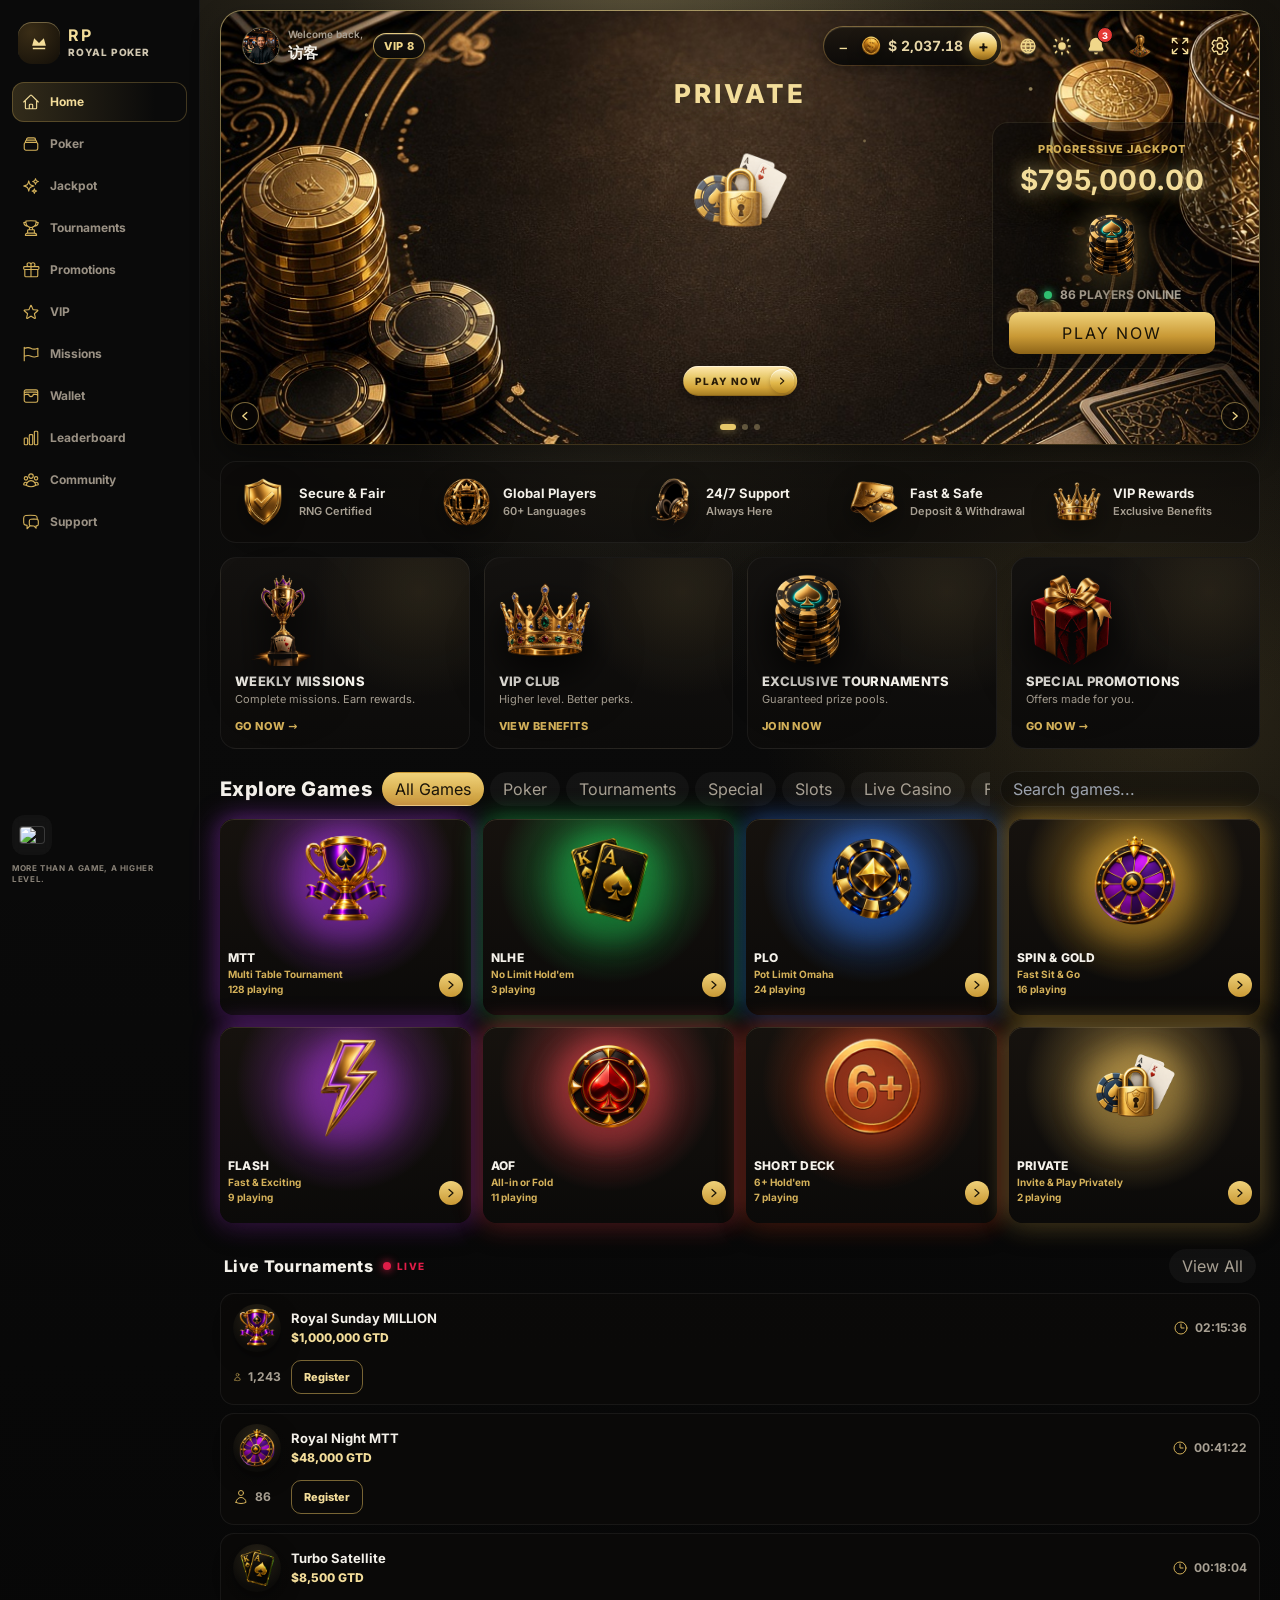
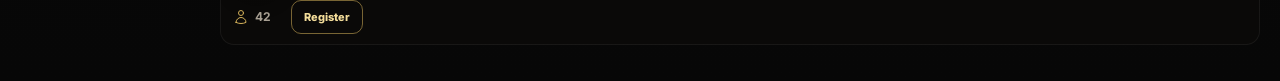
==== index.html @ 50097fde "Shrink the mobile Deposit, Missions, VIP, and Promotions tiles a little. Co-authored-by: Cursor <cur" ====
<!doctype html>
<html lang="en">
  <head>
    <meta charset="UTF-8" />
    <meta name="viewport" content="width=device-width, initial-scale=1.0, viewport-fit=cover" />
    <title>Royal Poker Lobby v2</title>
    <link rel="icon" type="image/png" href="./favicon.png" />
    <script>
      document.documentElement.setAttribute("data-theme", "dark");
      document.documentElement.style.colorScheme = "dark";
    </script>
    <script type="module" crossorigin src="./assets/index-C2iA4-B-.js"></script>
    <link rel="modulepreload" crossorigin href="./assets/rolldown-runtime-hePW80VL.js">
    <link rel="stylesheet" crossorigin href="./assets/index-H0zv4Xkl.css">
  </head>
  <body>
    <div id="app"></div>
  </body>
</html>
---- assets/index-H0zv4Xkl.css ----
.el-notification{display:none!important}@font-face{font-family:Plus Jakarta Sans;font-style:normal;font-display:swap;font-weight:400;src:url([data-uri])format("woff2"),url([data-uri])format("woff");unicode-range:U+460-52F,U+1C80-1C8A,U+20B4,U+2DE0-2DFF,U+A640-A69F,U+FE2E-FE2F}@font-face{font-family:Plus Jakarta Sans;font-style:normal;font-display:swap;font-weight:400;src:url(./plus-jakarta-sans-vietnamese-400-normal-Cg2kxhWu.woff2)format("woff2"),url(./plus-jakarta-sans-vietnamese-400-normal-B8TCSmUq.woff)format("woff");unicode-range:U+102-103,U+110-111,U+128-129,U+168-169,U+1A0-1A1,U+1AF-1B0,U+300-301,U+303-304,U+308-309,U+323,U+329,U+1EA0-1EF9,U+20AB}@font-face{font-family:Plus Jakarta Sans;font-style:normal;font-display:swap;font-weight:400;src:url(./plus-jakarta-sans-latin-ext-400-normal-D127hM_v.woff2)format("woff2"),url(./plus-jakarta-sans-latin-ext-400-normal-2ppkqaOR.woff)format("woff");unicode-range:U+100-2BA,U+2BD-2C5,U+2C7-2CC,U+2CE-2D7,U+2DD-2FF,U+304,U+308,U+329,U+1D00-1DBF,U+1E00-1E9F,U+1EF2-1EFF,U+2020,U+20A0-20AB,U+20AD-20C0,U+2113,U+2C60-2C7F,U+A720-A7FF}@font-face{font-family:Plus Jakarta Sans;font-style:normal;font-display:swap;font-weight:400;src:url(./plus-jakarta-sans-latin-400-normal-Dhut76fR.woff2)format("woff2"),url(./plus-jakarta-sans-latin-400-normal-BDKaGhyp.woff)format("woff");unicode-range:U+??,U+131,U+152-153,U+2BB-2BC,U+2C6,U+2DA,U+2DC,U+304,U+308,U+329,U+2000-206F,U+20AC,U+2122,U+2191,U+2193,U+2212,U+2215,U+FEFF,U+FFFD}@font-face{font-family:Plus Jakarta Sans;font-style:normal;font-display:swap;font-weight:700;src:url([data-uri])format("woff2"),url([data-uri])format("woff");unicode-range:U+460-52F,U+1C80-1C8A,U+20B4,U+2DE0-2DFF,U+A640-A69F,U+FE2E-FE2F}@font-face{font-family:Plus Jakarta Sans;font-style:normal;font-display:swap;font-weight:700;src:url(./plus-jakarta-sans-vietnamese-700-normal-CV6qDkkj.woff2)format("woff2"),url(./plus-jakarta-sans-vietnamese-700-normal-BCh_uG_5.woff)format("woff");unicode-range:U+102-103,U+110-111,U+128-129,U+168-169,U+1A0-1A1,U+1AF-1B0,U+300-301,U+303-304,U+308-309,U+323,U+329,U+1EA0-1EF9,U+20AB}@font-face{font-family:Plus Jakarta Sans;font-style:normal;font-display:swap;font-weight:700;src:url(./plus-jakarta-sans-latin-ext-700-normal-BajbvANd.woff2)format("woff2"),url(./plus-jakarta-sans-latin-ext-700-normal-8-d-IyIQ.woff)format("woff");unicode-range:U+100-2BA,U+2BD-2C5,U+2C7-2CC,U+2CE-2D7,U+2DD-2FF,U+304,U+308,U+329,U+1D00-1DBF,U+1E00-1E9F,U+1EF2-1EFF,U+2020,U+20A0-20AB,U+20AD-20C0,U+2113,U+2C60-2C7F,U+A720-A7FF}@font-face{font-family:Plus Jakarta Sans;font-style:normal;font-display:swap;font-weight:700;src:url(./plus-jakarta-sans-latin-700-normal-CfpNZvy6.woff2)format("woff2"),url(./plus-jakarta-sans-latin-700-normal-DqEcQeE5.woff)format("woff");unicode-range:U+??,U+131,U+152-153,U+2BB-2BC,U+2C6,U+2DA,U+2DC,U+304,U+308,U+329,U+2000-206F,U+20AC,U+2122,U+2191,U+2193,U+2212,U+2215,U+FEFF,U+FFFD}@font-face{font-family:Plus Jakarta Sans;font-style:normal;font-display:swap;font-weight:800;src:url([data-uri])format("woff2"),url([data-uri])format("woff");unicode-range:U+460-52F,U+1C80-1C8A,U+20B4,U+2DE0-2DFF,U+A640-A69F,U+FE2E-FE2F}@font-face{font-family:Plus Jakarta Sans;font-style:normal;font-display:swap;font-weight:800;src:url(./plus-jakarta-sans-vietnamese-800-normal-CxbopLd3.woff2)format("woff2"),url(./plus-jakarta-sans-vietnamese-800-normal-BkoGl_sr.woff)format("woff");unicode-range:U+102-103,U+110-111,U+128-129,U+168-169,U+1A0-1A1,U+1AF-1B0,U+300-301,U+303-304,U+308-309,U+323,U+329,U+1EA0-1EF9,U+20AB}@font-face{font-family:Plus Jakarta Sans;font-style:normal;font-display:swap;font-weight:800;src:url(./plus-jakarta-sans-latin-ext-800-normal-B6BjB2Ju.woff2)format("woff2"),url(./plus-jakarta-sans-latin-ext-800-normal-BPkb-LBK.woff)format("woff");unicode-range:U+100-2BA,U+2BD-2C5,U+2C7-2CC,U+2CE-2D7,U+2DD-2FF,U+304,U+308,U+329,U+1D00-1DBF,U+1E00-1E9F,U+1EF2-1EFF,U+2020,U+20A0-20AB,U+20AD-20C0,U+2113,U+2C60-2C7F,U+A720-A7FF}@font-face{font-family:Plus Jakarta Sans;font-style:normal;font-display:swap;font-weight:800;src:url(./plus-jakarta-sans-latin-800-normal-CusIZhrK.woff2)format("woff2"),url(./plus-jakarta-sans-latin-800-normal-BRNHt2w0.woff)format("woff");unicode-range:U+??,U+131,U+152-153,U+2BB-2BC,U+2C6,U+2DA,U+2DC,U+304,U+308,U+329,U+2000-206F,U+20AC,U+2122,U+2191,U+2193,U+2212,U+2215,U+FEFF,U+FFFD}@font-face{font-family:Cinzel;font-style:normal;font-display:swap;font-weight:600;src:url(./cinzel-latin-ext-600-normal-BEFdM_VE.woff2)format("woff2"),url(./cinzel-latin-ext-600-normal-BY9Mq9iK.woff)format("woff");unicode-range:U+100-2BA,U+2BD-2C5,U+2C7-2CC,U+2CE-2D7,U+2DD-2FF,U+304,U+308,U+329,U+1D00-1DBF,U+1E00-1E9F,U+1EF2-1EFF,U+2020,U+20A0-20AB,U+20AD-20C0,U+2113,U+2C60-2C7F,U+A720-A7FF}@font-face{font-family:Cinzel;font-style:normal;font-display:swap;font-weight:600;src:url(./cinzel-latin-600-normal-Dd5YO2UX.woff2)format("woff2"),url(./cinzel-latin-600-normal-CH_LB4su.woff)format("woff");unicode-range:U+??,U+131,U+152-153,U+2BB-2BC,U+2C6,U+2DA,U+2DC,U+304,U+308,U+329,U+2000-206F,U+20AC,U+2122,U+2191,U+2193,U+2212,U+2215,U+FEFF,U+FFFD}@font-face{font-family:Cinzel;font-style:normal;font-display:swap;font-weight:700;src:url(./cinzel-latin-ext-700-normal-C24KFjuG.woff2)format("woff2"),url(./cinzel-latin-ext-700-normal-CORa-yIv.woff)format("woff");unicode-range:U+100-2BA,U+2BD-2C5,U+2C7-2CC,U+2CE-2D7,U+2DD-2FF,U+304,U+308,U+329,U+1D00-1DBF,U+1E00-1E9F,U+1EF2-1EFF,U+2020,U+20A0-20AB,U+20AD-20C0,U+2113,U+2C60-2C7F,U+A720-A7FF}@font-face{font-family:Cinzel;font-style:normal;font-display:swap;font-weight:700;src:url(./cinzel-latin-700-normal-Dkw14w9r.woff2)format("woff2"),url(./cinzel-latin-700-normal-C-gK7hA8.woff)format("woff");unicode-range:U+??,U+131,U+152-153,U+2BB-2BC,U+2C6,U+2DA,U+2DC,U+304,U+308,U+329,U+2000-206F,U+20AC,U+2122,U+2191,U+2193,U+2212,U+2215,U+FEFF,U+FFFD}@font-face{font-family:Inter;font-style:normal;font-display:swap;font-weight:400;src:url(./inter-cyrillic-ext-400-normal-BQZuk6qB.woff2)format("woff2"),url(./inter-cyrillic-ext-400-normal-DQukG94-.woff)format("woff");unicode-range:U+460-52F,U+1C80-1C8A,U+20B4,U+2DE0-2DFF,U+A640-A69F,U+FE2E-FE2F}@font-face{font-family:Inter;font-style:normal;font-display:swap;font-weight:400;src:url(./inter-cyrillic-400-normal-obahsSVq.woff2)format("woff2"),url(./inter-cyrillic-400-normal-HOLc17fK.woff)format("woff");unicode-range:U+301,U+400-45F,U+490-491,U+4B0-4B1,U+2116}@font-face{font-family:Inter;font-style:normal;font-display:swap;font-weight:400;src:url(./inter-greek-ext-400-normal-DGGRlc-M.woff2)format("woff2"),url(./inter-greek-ext-400-normal-KugGGMne.woff)format("woff");unicode-range:U+1F??}@font-face{font-family:Inter;font-style:normal;font-display:swap;font-weight:400;src:url(./inter-greek-400-normal-B4URO6DV.woff2)format("woff2"),url(./inter-greek-400-normal-q2sYcFCs.woff)format("woff");unicode-range:U+370-377,U+37A-37F,U+384-38A,U+38C,U+38E-3A1,U+3A3-3FF}@font-face{font-family:Inter;font-style:normal;font-display:swap;font-weight:400;src:url(./inter-vietnamese-400-normal-DMkecbls.woff2)format("woff2"),url(./inter-vietnamese-400-normal-Bbgyi5SW.woff)format("woff");unicode-range:U+102-103,U+110-111,U+128-129,U+168-169,U+1A0-1A1,U+1AF-1B0,U+300-301,U+303-304,U+308-309,U+323,U+329,U+1EA0-1EF9,U+20AB}@font-face{font-family:Inter;font-style:normal;font-display:swap;font-weight:400;src:url(./inter-latin-ext-400-normal-C1nco2VV.woff2)format("woff2"),url(./inter-latin-ext-400-normal-77YHD8bZ.woff)format("woff");unicode-range:U+100-2BA,U+2BD-2C5,U+2C7-2CC,U+2CE-2D7,U+2DD-2FF,U+304,U+308,U+329,U+1D00-1DBF,U+1E00-1E9F,U+1EF2-1EFF,U+2020,U+20A0-20AB,U+20AD-20C0,U+2113,U+2C60-2C7F,U+A720-A7FF}@font-face{font-family:Inter;font-style:normal;font-display:swap;font-weight:400;src:url(./inter-latin-400-normal-C38fXH4l.woff2)format("woff2"),url(./inter-latin-400-normal-CyCys3Eg.woff)format("woff");unicode-range:U+??,U+131,U+152-153,U+2BB-2BC,U+2C6,U+2DA,U+2DC,U+304,U+308,U+329,U+2000-206F,U+20AC,U+2122,U+2191,U+2193,U+2212,U+2215,U+FEFF,U+FFFD}@font-face{font-family:Inter;font-style:normal;font-display:swap;font-weight:600;src:url(./inter-cyrillic-ext-600-normal-Dfes3d0z.woff2)format("woff2"),url(./inter-cyrillic-ext-600-normal-Bcila6Z-.woff)format("woff");unicode-range:U+460-52F,U+1C80-1C8A,U+20B4,U+2DE0-2DFF,U+A640-A69F,U+FE2E-FE2F}@font-face{font-family:Inter;font-style:normal;font-display:swap;font-weight:600;src:url(./inter-cyrillic-600-normal-CWCymEST.woff2)format("woff2"),url(./inter-cyrillic-600-normal-4D_pXhcN.woff)format("woff");unicode-range:U+301,U+400-45F,U+490-491,U+4B0-4B1,U+2116}@font-face{font-family:Inter;font-style:normal;font-display:swap;font-weight:600;src:url(./inter-greek-ext-600-normal-DRtmH8MT.woff2)format("woff2"),url(./inter-greek-ext-600-normal-B8X0CLgF.woff)format("woff");unicode-range:U+1F??}@font-face{font-family:Inter;font-style:normal;font-display:swap;font-weight:600;src:url(./inter-greek-600-normal-plRanbMR.woff2)format("woff2"),url(./inter-greek-600-normal-BZpKdvQh.woff)format("woff");unicode-range:U+370-377,U+37A-37F,U+384-38A,U+38C,U+38E-3A1,U+3A3-3FF}@font-face{font-family:Inter;font-style:normal;font-display:swap;font-weight:600;src:url(./inter-vietnamese-600-normal-Cc8MFFhd.woff2)format("woff2"),url(./inter-vietnamese-600-normal-BuLX-rYi.woff)format("woff");unicode-range:U+102-103,U+110-111,U+128-129,U+168-169,U+1A0-1A1,U+1AF-1B0,U+300-301,U+303-304,U+308-309,U+323,U+329,U+1EA0-1EF9,U+20AB}@font-face{font-family:Inter;font-style:normal;font-display:swap;font-weight:600;src:url(./inter-latin-ext-600-normal-D2bJ5OIk.woff2)format("woff2"),url(./inter-latin-ext-600-normal-CIVaiw4L.woff)format("woff");unicode-range:U+100-2BA,U+2BD-2C5,U+2C7-2CC,U+2CE-2D7,U+2DD-2FF,U+304,U+308,U+329,U+1D00-1DBF,U+1E00-1E9F,U+1EF2-1EFF,U+2020,U+20A0-20AB,U+20AD-20C0,U+2113,U+2C60-2C7F,U+A720-A7FF}@font-face{font-family:Inter;font-style:normal;font-display:swap;font-weight:600;src:url(./inter-latin-600-normal-LgqL8muc.woff2)format("woff2"),url(./inter-latin-600-normal-CiBQ2DWP.woff)format("woff");unicode-range:U+??,U+131,U+152-153,U+2BB-2BC,U+2C6,U+2DA,U+2DC,U+304,U+308,U+329,U+2000-206F,U+20AC,U+2122,U+2191,U+2193,U+2212,U+2215,U+FEFF,U+FFFD}@font-face{font-family:Inter;font-style:normal;font-display:swap;font-weight:700;src:url(./inter-cyrillic-ext-700-normal-BjwYoWNd.woff2)format("woff2"),url(./inter-cyrillic-ext-700-normal-LO58E6JB.woff)format("woff");unicode-range:U+460-52F,U+1C80-1C8A,U+20B4,U+2DE0-2DFF,U+A640-A69F,U+FE2E-FE2F}@font-face{font-family:Inter;font-style:normal;font-display:swap;font-weight:700;src:url(./inter-cyrillic-700-normal-CjBOestx.woff2)format("woff2"),url(./inter-cyrillic-700-normal-DrXBdSj3.woff)format("woff");unicode-range:U+301,U+400-45F,U+490-491,U+4B0-4B1,U+2116}@font-face{font-family:Inter;font-style:normal;font-display:swap;font-weight:700;src:url(./inter-greek-ext-700-normal-qfdV9bQt.woff2)format("woff2"),url(./inter-greek-ext-700-normal-BoQ6DsYi.woff)format("woff");unicode-range:U+1F??}@font-face{font-family:Inter;font-style:normal;font-display:swap;font-weight:700;src:url(./inter-greek-700-normal-C3JjAnD8.woff2)format("woff2"),url(./inter-greek-700-normal-BUv2fZ6O.woff)format("woff");unicode-range:U+370-377,U+37A-37F,U+384-38A,U+38C,U+38E-3A1,U+3A3-3FF}@font-face{font-family:Inter;font-style:normal;font-display:swap;font-weight:700;src:url(./inter-vietnamese-700-normal-DlLaEgI2.woff2)format("woff2"),url(./inter-vietnamese-700-normal-BZaoP0fm.woff)format("woff");unicode-range:U+102-103,U+110-111,U+128-129,U+168-169,U+1A0-1A1,U+1AF-1B0,U+300-301,U+303-304,U+308-309,U+323,U+329,U+1EA0-1EF9,U+20AB}@font-face{font-family:Inter;font-style:normal;font-display:swap;font-weight:700;src:url(./inter-latin-ext-700-normal-Ca8adRJv.woff2)format("woff2"),url(./inter-latin-ext-700-normal-TidjK2hL.woff)format("woff");unicode-range:U+100-2BA,U+2BD-2C5,U+2C7-2CC,U+2CE-2D7,U+2DD-2FF,U+304,U+308,U+329,U+1D00-1DBF,U+1E00-1E9F,U+1EF2-1EFF,U+2020,U+20A0-20AB,U+20AD-20C0,U+2113,U+2C60-2C7F,U+A720-A7FF}@font-face{font-family:Inter;font-style:normal;font-display:swap;font-weight:700;src:url(./inter-latin-700-normal-Yt3aPRUw.woff2)format("woff2"),url(./inter-latin-700-normal-BLAVimhd.woff)format("woff");unicode-range:U+??,U+131,U+152-153,U+2BB-2BC,U+2C6,U+2DA,U+2DC,U+304,U+308,U+329,U+2000-206F,U+20AC,U+2122,U+2191,U+2193,U+2212,U+2215,U+FEFF,U+FFFD}@font-face{font-family:Inter;font-style:normal;font-display:swap;font-weight:800;src:url(./inter-cyrillic-ext-800-normal-BZOjs1Xv.woff2)format("woff2"),url(./inter-cyrillic-ext-800-normal-Ca-gJeZY.woff)format("woff");unicode-range:U+460-52F,U+1C80-1C8A,U+20B4,U+2DE0-2DFF,U+A640-A69F,U+FE2E-FE2F}@font-face{font-family:Inter;font-style:normal;font-display:swap;font-weight:800;src:url(./inter-cyrillic-800-normal-C7MGvYyJ.woff2)format("woff2"),url(./inter-cyrillic-800-normal-CCHyn08d.woff)format("woff");unicode-range:U+301,U+400-45F,U+490-491,U+4B0-4B1,U+2116}@font-face{font-family:Inter;font-style:normal;font-display:swap;font-weight:800;src:url(./inter-greek-ext-800-normal-B--PVpEC.woff2)format("woff2"),url(./inter-greek-ext-800-normal-DUe57HfS.woff)format("woff");unicode-range:U+1F??}@font-face{font-family:Inter;font-style:normal;font-display:swap;font-weight:800;src:url(./inter-greek-800-normal-CLIouy3y.woff2)format("woff2"),url(./inter-greek-800-normal-BU00tryP.woff)format("woff");unicode-range:U+370-377,U+37A-37F,U+384-38A,U+38C,U+38E-3A1,U+3A3-3FF}@font-face{font-family:Inter;font-style:normal;font-display:swap;font-weight:800;src:url(./inter-vietnamese-800-normal-Cm7tD1pz.woff2)format("woff2"),url(./inter-vietnamese-800-normal-DDlpr_Ee.woff)format("woff");unicode-range:U+102-103,U+110-111,U+128-129,U+168-169,U+1A0-1A1,U+1AF-1B0,U+300-301,U+303-304,U+308-309,U+323,U+329,U+1EA0-1EF9,U+20AB}@font-face{font-family:Inter;font-style:normal;font-display:swap;font-weight:800;src:url(./inter-latin-ext-800-normal-DZJjya6U.woff2)format("woff2"),url(./inter-latin-ext-800-normal-BOMpwxm3.woff)format("woff");unicode-range:U+100-2BA,U+2BD-2C5,U+2C7-2CC,U+2CE-2D7,U+2DD-2FF,U+304,U+308,U+329,U+1D00-1DBF,U+1E00-1E9F,U+1EF2-1EFF,U+2020,U+20A0-20AB,U+20AD-20C0,U+2113,U+2C60-2C7F,U+A720-A7FF}@font-face{font-family:Inter;font-style:normal;font-display:swap;font-weight:800;src:url(./inter-latin-800-normal-BYj_oED-.woff2)format("woff2"),url(./inter-latin-800-normal-D1mf63XC.woff)format("woff");unicode-range:U+??,U+131,U+152-153,U+2BB-2BC,U+2C6,U+2DA,U+2DC,U+304,U+308,U+329,U+2000-206F,U+20AC,U+2122,U+2191,U+2193,U+2212,U+2215,U+FEFF,U+FFFD}*,:before,:after,::backdrop{--tw-border-spacing-x:0;--tw-border-spacing-y:0;--tw-translate-x:0;--tw-translate-y:0;--tw-rotate:0;--tw-skew-x:0;--tw-skew-y:0;--tw-scale-x:1;--tw-scale-y:1;--tw-pan-x: ;--tw-pan-y: ;--tw-pinch-zoom: ;--tw-scroll-snap-strictness:proximity;--tw-gradient-from-position: ;--tw-gradient-via-position: ;--tw-gradient-to-position: ;--tw-ordinal: ;--tw-slashed-zero: ;--tw-numeric-figure: ;--tw-numeric-spacing: ;--tw-numeric-fraction: ;--tw-ring-inset: ;--tw-ring-offset-width:0px;--tw-ring-offset-color:#fff;--tw-ring-color:#3b82f680;--tw-ring-offset-shadow:0 0 #0000;--tw-ring-shadow:0 0 #0000;--tw-shadow:0 0 #0000;--tw-shadow-colored:0 0 #0000;--tw-blur: ;--tw-brightness: ;--tw-contrast: ;--tw-grayscale: ;--tw-hue-rotate: ;--tw-invert: ;--tw-saturate: ;--tw-sepia: ;--tw-drop-shadow: ;--tw-backdrop-blur: ;--tw-backdrop-brightness: ;--tw-backdrop-contrast: ;--tw-backdrop-grayscale: ;--tw-backdrop-hue-rotate: ;--tw-backdrop-invert: ;--tw-backdrop-opacity: ;--tw-backdrop-saturate: ;--tw-backdrop-sepia: ;--tw-contain-size: ;--tw-contain-layout: ;--tw-contain-paint: ;--tw-contain-style: }*,:before,:after{box-sizing:border-box;border:0 solid #e5e7eb}:before,:after{--tw-content:""}html,:host{-webkit-text-size-adjust:100%;tab-size:4;font-feature-settings:normal;font-variation-settings:normal;-webkit-tap-highlight-color:transparent;font-family:ui-sans-serif,system-ui,sans-serif,Apple Color Emoji,Segoe UI Emoji,Segoe UI Symbol,Noto Color Emoji;line-height:1.5}body{line-height:inherit;margin:0}hr{height:0;color:inherit;border-top-width:1px}abbr:where([title]){-webkit-text-decoration:underline dotted;text-decoration:underline dotted}h1,h2,h3,h4,h5,h6{font-size:inherit;font-weight:inherit}a{color:inherit;-webkit-text-decoration:inherit;text-decoration:inherit}b,strong{font-weight:bolder}code,kbd,samp,pre{font-feature-settings:normal;font-variation-settings:normal;font-family:JetBrains Mono Variable,JetBrains Mono,Fira Code,ui-monospace,monospace;font-size:1em}small{font-size:80%}sub,sup{vertical-align:baseline;font-size:75%;line-height:0;position:relative}sub{bottom:-.25em}sup{top:-.5em}table{text-indent:0;border-color:inherit;border-collapse:collapse}button,input,optgroup,select,textarea{font-feature-settings:inherit;font-variation-settings:inherit;font-family:inherit;font-size:100%;font-weight:inherit;line-height:inherit;letter-spacing:inherit;color:inherit;margin:0;padding:0}button,select{text-transform:none}button,input:where([type=button]),input:where([type=reset]),input:where([type=submit]){-webkit-appearance:button;background-color:#0000;background-image:none}:-moz-focusring{outline:auto}:-moz-ui-invalid{box-shadow:none}progress{vertical-align:baseline}::-webkit-inner-spin-button{height:auto}::-webkit-outer-spin-button{height:auto}[type=search]{-webkit-appearance:textfield;outline-offset:-2px}::-webkit-search-decoration{-webkit-appearance:none}::-webkit-file-upload-button{-webkit-appearance:button;font:inherit}summary{display:list-item}blockquote,dl,dd,h1,h2,h3,h4,h5,h6,hr,figure,p,pre{margin:0}fieldset{margin:0;padding:0}legend{padding:0}ol,ul,menu{margin:0;padding:0;list-style:none}dialog{padding:0}textarea{resize:vertical}input::-moz-placeholder{opacity:1;color:#9ca3af}textarea::-moz-placeholder{opacity:1;color:#9ca3af}input::placeholder,textarea::placeholder{opacity:1;color:#9ca3af}button,[role=button]{cursor:pointer}:disabled{cursor:default}img,svg,video,canvas,audio,iframe,embed,object{vertical-align:middle;display:block}img,video{max-width:100%;height:auto}[hidden]:where(:not([hidden=until-found])){display:none}.\!container{width:100%!important}.container{width:100%}@media (width>=640px){.\!container{max-width:640px!important}.container{max-width:640px}}@media (width>=768px){.\!container{max-width:768px!important}.container{max-width:768px}}@media (width>=1024px){.\!container{max-width:1024px!important}.container{max-width:1024px}}@media (width>=1280px){.\!container{max-width:1280px!important}.container{max-width:1280px}}@media (width>=1536px){.\!container{max-width:1536px!important}.container{max-width:1536px}}.sr-only{clip:rect(0, 0, 0, 0);white-space:nowrap;border-width:0;width:1px;height:1px;margin:-1px;padding:0;position:absolute;overflow:hidden}.pointer-events-none{pointer-events:none}.pointer-events-auto{pointer-events:auto}.\!visible{visibility:visible!important}.visible{visibility:visible}.collapse{visibility:collapse}.static{position:static}.fixed{position:fixed}.absolute{position:absolute}.relative{position:relative}.sticky{position:sticky}.inset-0{inset:0}.inset-2{inset:.5rem}.inset-\[-10px\]{inset:-10px}.inset-\[4px\]{inset:4px}.inset-x-0{left:0;right:0}.inset-x-3{left:.75rem;right:.75rem}.inset-x-8{left:2rem;right:2rem}.inset-y-0{top:0;bottom:0}.-bottom-0\.5{bottom:-.125rem}.-bottom-1{bottom:-.25rem}.-bottom-2{bottom:-.5rem}.-left-2{left:-.5rem}.-right-1\.5{right:-.375rem}.-right-2{right:-.5rem}.-right-32{right:-8rem}.-right-4{right:-1rem}.-right-5{right:-1.25rem}.-top-1{top:-.25rem}.-top-32{top:-8rem}.-top-8{top:-2rem}.bottom-0{bottom:0}.bottom-4{bottom:1rem}.bottom-full{bottom:100%}.left-0{left:0}.left-0\.5{left:.125rem}.left-1\/2{left:50%}.left-3{left:.75rem}.right-0{right:0}.right-3{right:.75rem}.right-4{right:1rem}.right-\[15px\]{right:15px}.top-0{top:0}.top-0\.5{top:.125rem}.top-1{top:.25rem}.top-1\/2{top:50%}.top-10{top:2.5rem}.top-12{top:3rem}.top-2{top:.5rem}.top-3{top:.75rem}.top-4{top:1rem}.top-5{top:1.25rem}.top-\[25px\]{top:25px}.isolate{isolation:isolate}.-z-10{z-index:-10}.z-0{z-index:0}.z-10{z-index:10}.z-20{z-index:20}.z-30{z-index:30}.z-40{z-index:40}.z-50{z-index:50}.z-\[100000\]{z-index:100000}.z-\[1000\]{z-index:1000}.z-\[100\]{z-index:100}.z-\[10\]{z-index:10}.z-\[1100\]{z-index:1100}.z-\[110\]{z-index:110}.z-\[1200\]{z-index:1200}.z-\[120\]{z-index:120}.z-\[130\]{z-index:130}.z-\[145\]{z-index:145}.z-\[15\]{z-index:15}.z-\[1900\]{z-index:1900}.z-\[200\]{z-index:200}.z-\[240\]{z-index:240}.z-\[25\]{z-index:25}.z-\[2600\]{z-index:2600}.z-\[2700\]{z-index:2700}.z-\[3000\]{z-index:3000}.z-\[31\]{z-index:31}.z-\[35\]{z-index:35}.z-\[50\]{z-index:50}.z-\[60\]{z-index:60}.z-\[61\]{z-index:61}.z-\[70\]{z-index:70}.order-first{order:-9999}.col-span-2{grid-column:span 2/span 2}.m-0{margin:0}.-mx-3{margin-left:-.75rem;margin-right:-.75rem}.mx-0\.5{margin-left:.125rem;margin-right:.125rem}.mx-4{margin-left:1rem;margin-right:1rem}.mx-auto{margin-left:auto;margin-right:auto}.my-1{margin-top:.25rem;margin-bottom:.25rem}.my-5{margin-top:1.25rem;margin-bottom:1.25rem}.-ml-1{margin-left:-.25rem}.-ml-3{margin-left:-.75rem}.-mr-2{margin-right:-.5rem}.-mr-3{margin-right:-.75rem}.-mt-2{margin-top:-.5rem}.-mt-3{margin-top:-.75rem}.-mt-\[12px\]{margin-top:-12px}.mb-0\.5{margin-bottom:.125rem}.mb-1{margin-bottom:.25rem}.mb-1\.5{margin-bottom:.375rem}.mb-2{margin-bottom:.5rem}.mb-3{margin-bottom:.75rem}.mb-4{margin-bottom:1rem}.mb-5{margin-bottom:1.25rem}.mb-6{margin-bottom:1.5rem}.ml-1{margin-left:.25rem}.ml-2{margin-left:.5rem}.ml-3{margin-left:.75rem}.ml-auto{margin-left:auto}.mr-0\.5{margin-right:.125rem}.mr-\[2px\]{margin-right:2px}.mt-0{margin-top:0}.mt-0\.5{margin-top:.125rem}.mt-1{margin-top:.25rem}.mt-1\.5{margin-top:.375rem}.mt-2{margin-top:.5rem}.mt-2\.5{margin-top:.625rem}.mt-3{margin-top:.75rem}.mt-4{margin-top:1rem}.mt-5{margin-top:1.25rem}.mt-6{margin-top:1.5rem}.mt-8{margin-top:2rem}.mt-\[1px\]{margin-top:1px}.mt-auto{margin-top:auto}.line-clamp-2{-webkit-line-clamp:2;-webkit-box-orient:vertical;display:-webkit-box;overflow:hidden}.line-clamp-3{-webkit-line-clamp:3;-webkit-box-orient:vertical;display:-webkit-box;overflow:hidden}.block{display:block}.inline-block{display:inline-block}.inline{display:inline}.flex{display:flex}.inline-flex{display:inline-flex}.\!table{display:table!important}.table{display:table}.grid{display:grid}.contents{display:contents}.hidden{display:none}.aspect-square{aspect-ratio:1}.h-0{height:0}.h-0\.5{height:.125rem}.h-1{height:.25rem}.h-1\.5{height:.375rem}.h-10{height:2.5rem}.h-11{height:2.75rem}.h-12{height:3rem}.h-14{height:3.5rem}.h-16{height:4rem}.h-2{height:.5rem}.h-2\.5{height:.625rem}.h-20{height:5rem}.h-24{height:6rem}.h-28{height:7rem}.h-3{height:.75rem}.h-3\.5{height:.875rem}.h-36{height:9rem}.h-4{height:1rem}.h-48{height:12rem}.h-5{height:1.25rem}.h-6{height:1.5rem}.h-7{height:1.75rem}.h-8{height:2rem}.h-9{height:2.25rem}.h-96{height:24rem}.h-\[1\.5em\]{height:1.5em}.h-\[12px\]{height:12px}.h-\[15px\]{height:15px}.h-\[160px\]{height:160px}.h-\[180px\]{height:180px}.h-\[18px\]{height:18px}.h-\[20px\]{height:20px}.h-\[22px\]{height:22px}.h-\[240px\]{height:240px}.h-\[36px\]{height:36px}.h-\[3px\]{height:3px}.h-\[48px\]{height:48px}.h-\[52px\]{height:52px}.h-\[58px\]{height:58px}.h-\[76px\]{height:76px}.h-\[96px\]{height:96px}.h-auto{height:auto}.h-full{height:100%}.h-px{height:1px}.h-screen{height:100vh}.max-h-40{max-height:10rem}.max-h-64{max-height:16rem}.max-h-72{max-height:18rem}.max-h-8{max-height:2rem}.max-h-\[280px\]{max-height:280px}.min-h-0{min-height:0}.min-h-11{min-height:2.75rem}.min-h-32{min-height:8rem}.min-h-9{min-height:2.25rem}.min-h-\[128px\]{min-height:128px}.min-h-\[150px\]{min-height:150px}.min-h-\[190px\]{min-height:190px}.min-h-\[214px\]{min-height:214px}.min-h-\[52px\]{min-height:52px}.min-h-\[56px\]{min-height:56px}.min-h-\[74px\]{min-height:74px}.min-h-\[76px\]{min-height:76px}.min-h-\[86px\]{min-height:86px}.min-h-\[88px\]{min-height:88px}.min-h-\[94px\]{min-height:94px}.min-h-screen{min-height:100vh}.w-1{width:.25rem}.w-1\.5{width:.375rem}.w-10{width:2.5rem}.w-11{width:2.75rem}.w-12{width:3rem}.w-14{width:3.5rem}.w-16{width:4rem}.w-2{width:.5rem}.w-2\.5{width:.625rem}.w-2\/5{width:40%}.w-20{width:5rem}.w-24{width:6rem}.w-28{width:7rem}.w-3{width:.75rem}.w-3\.5{width:.875rem}.w-3\/5{width:60%}.w-4{width:1rem}.w-48{width:12rem}.w-5{width:1.25rem}.w-56{width:14rem}.w-6{width:1.5rem}.w-64{width:16rem}.w-7{width:1.75rem}.w-72{width:18rem}.w-8{width:2rem}.w-9{width:2.25rem}.w-96{width:24rem}.w-\[118px\]{width:118px}.w-\[21px\]{width:21px}.w-\[22px\]{width:22px}.w-\[240px\]{width:240px}.w-\[26px\]{width:26px}.w-\[34px\]{width:34px}.w-\[360px\]{width:360px}.w-\[38\%\]{width:38%}.w-\[54\%\]{width:54%}.w-\[58px\]{width:58px}.w-\[76px\]{width:76px}.w-\[80px\]{width:80px}.w-\[96px\]{width:96px}.w-\[calc\(100vw-2rem\)\]{width:calc(100vw - 2rem)}.w-auto{width:auto}.w-fit{width:fit-content}.w-full{width:100%}.w-screen{width:100vw}.min-w-0{min-width:0}.min-w-10{min-width:2.5rem}.min-w-11{min-width:2.75rem}.min-w-\[210px\]{min-width:210px}.min-w-\[3\.25rem\]{min-width:3.25rem}.min-w-\[32px\]{min-width:32px}.min-w-\[480px\]{min-width:480px}.min-w-\[6\.5rem\]{min-width:6.5rem}.min-w-\[60px\]{min-width:60px}.min-w-\[920px\]{min-width:920px}.min-w-\[92px\]{min-width:92px}.min-w-full{min-width:100%}.max-w-10{max-width:2.5rem}.max-w-2xl{max-width:42rem}.max-w-3xl{max-width:48rem}.max-w-4xl{max-width:56rem}.max-w-6xl{max-width:72rem}.max-w-\[11rem\]{max-width:11rem}.max-w-\[1200px\]{max-width:1200px}.max-w-\[156px\]{max-width:156px}.max-w-\[22ch\]{max-width:22ch}.max-w-\[230px\]{max-width:230px}.max-w-\[430px\]{max-width:430px}.max-w-\[460px\]{max-width:460px}.max-w-\[58\%\]{max-width:58%}.max-w-\[80vw\]{max-width:80vw}.max-w-\[min\(82vw\,560px\)\]{max-width:min(82vw,560px)}.max-w-full{max-width:100%}.max-w-lg{max-width:32rem}.max-w-md{max-width:28rem}.max-w-none{max-width:none}.max-w-sm{max-width:24rem}.max-w-xl{max-width:36rem}.max-w-xs{max-width:20rem}.flex-1{flex:1}.flex-shrink{flex-shrink:1}.flex-shrink-0,.shrink-0{flex-shrink:0}.grow{flex-grow:1}.table-fixed{table-layout:fixed}.border-collapse{border-collapse:collapse}.border-separate{border-collapse:separate}.border-spacing-0{--tw-border-spacing-x:0px;--tw-border-spacing-y:0px;border-spacing:var(--tw-border-spacing-x) var(--tw-border-spacing-y)}.-translate-x-1\/2{--tw-translate-x:-50%;transform:translate(var(--tw-translate-x), var(--tw-translate-y)) rotate(var(--tw-rotate)) skewX(var(--tw-skew-x)) skewY(var(--tw-skew-y)) scaleX(var(--tw-scale-x)) scaleY(var(--tw-scale-y))}.-translate-x-full{--tw-translate-x:-100%;transform:translate(var(--tw-translate-x), var(--tw-translate-y)) rotate(var(--tw-rotate)) skewX(var(--tw-skew-x)) skewY(var(--tw-skew-y)) scaleX(var(--tw-scale-x)) scaleY(var(--tw-scale-y))}.-translate-y-1\/2{--tw-translate-y:-50%;transform:translate(var(--tw-translate-x), var(--tw-translate-y)) rotate(var(--tw-rotate)) skewX(var(--tw-skew-x)) skewY(var(--tw-skew-y)) scaleX(var(--tw-scale-x)) scaleY(var(--tw-scale-y))}.translate-x-5{--tw-translate-x:1.25rem;transform:translate(var(--tw-translate-x), var(--tw-translate-y)) rotate(var(--tw-rotate)) skewX(var(--tw-skew-x)) skewY(var(--tw-skew-y)) scaleX(var(--tw-scale-x)) scaleY(var(--tw-scale-y))}.translate-y-1{--tw-translate-y:.25rem;transform:translate(var(--tw-translate-x), var(--tw-translate-y)) rotate(var(--tw-rotate)) skewX(var(--tw-skew-x)) skewY(var(--tw-skew-y)) scaleX(var(--tw-scale-x)) scaleY(var(--tw-scale-y))}.-rotate-90{--tw-rotate:-90deg;transform:translate(var(--tw-translate-x), var(--tw-translate-y)) rotate(var(--tw-rotate)) skewX(var(--tw-skew-x)) skewY(var(--tw-skew-y)) scaleX(var(--tw-scale-x)) scaleY(var(--tw-scale-y))}.-rotate-\[10deg\]{--tw-rotate:-10deg;transform:translate(var(--tw-translate-x), var(--tw-translate-y)) rotate(var(--tw-rotate)) skewX(var(--tw-skew-x)) skewY(var(--tw-skew-y)) scaleX(var(--tw-scale-x)) scaleY(var(--tw-scale-y))}.-rotate-\[14deg\]{--tw-rotate:-14deg;transform:translate(var(--tw-translate-x), var(--tw-translate-y)) rotate(var(--tw-rotate)) skewX(var(--tw-skew-x)) skewY(var(--tw-skew-y)) scaleX(var(--tw-scale-x)) scaleY(var(--tw-scale-y))}.-rotate-\[4deg\]{--tw-rotate:-4deg;transform:translate(var(--tw-translate-x), var(--tw-translate-y)) rotate(var(--tw-rotate)) skewX(var(--tw-skew-x)) skewY(var(--tw-skew-y)) scaleX(var(--tw-scale-x)) scaleY(var(--tw-scale-y))}.rotate-180{--tw-rotate:180deg;transform:translate(var(--tw-translate-x), var(--tw-translate-y)) rotate(var(--tw-rotate)) skewX(var(--tw-skew-x)) skewY(var(--tw-skew-y)) scaleX(var(--tw-scale-x)) scaleY(var(--tw-scale-y))}.rotate-\[10deg\]{--tw-rotate:10deg;transform:translate(var(--tw-translate-x), var(--tw-translate-y)) rotate(var(--tw-rotate)) skewX(var(--tw-skew-x)) skewY(var(--tw-skew-y)) scaleX(var(--tw-scale-x)) scaleY(var(--tw-scale-y))}.scale-\[1\.05\]{--tw-scale-x:1.05;--tw-scale-y:1.05;transform:translate(var(--tw-translate-x), var(--tw-translate-y)) rotate(var(--tw-rotate)) skewX(var(--tw-skew-x)) skewY(var(--tw-skew-y)) scaleX(var(--tw-scale-x)) scaleY(var(--tw-scale-y))}.scale-\[1\.06\]{--tw-scale-x:1.06;--tw-scale-y:1.06;transform:translate(var(--tw-translate-x), var(--tw-translate-y)) rotate(var(--tw-rotate)) skewX(var(--tw-skew-x)) skewY(var(--tw-skew-y)) scaleX(var(--tw-scale-x)) scaleY(var(--tw-scale-y))}.transform{transform:translate(var(--tw-translate-x), var(--tw-translate-y)) rotate(var(--tw-rotate)) skewX(var(--tw-skew-x)) skewY(var(--tw-skew-y)) scaleX(var(--tw-scale-x)) scaleY(var(--tw-scale-y))}@keyframes bounce{0%,to{animation-timing-function:cubic-bezier(.8,0,1,1);transform:translateY(-25%)}50%{animation-timing-function:cubic-bezier(0,0,.2,1);transform:none}}.animate-bounce{animation:1s infinite bounce}@keyframes pulse{50%{opacity:.5}}.animate-pulse{animation:2s cubic-bezier(.4,0,.6,1) infinite pulse}@keyframes ring-pulse{0%,to{box-shadow:0 0 #f5c51866}50%{box-shadow:0 0 0 6px #f5c51800}}.animate-ring-pulse{animation:.8s ease-in-out infinite ring-pulse}@keyframes shimmer{0%{background-position:-200% 0}to{background-position:200% 0}}.animate-shimmer{animation:1.5s ease-in-out infinite shimmer}@keyframes spin{to{transform:rotate(360deg)}}.animate-spin{animation:1s linear infinite spin}.cursor-default{cursor:default}.cursor-not-allowed{cursor:not-allowed}.cursor-pointer{cursor:pointer}.select-none{-webkit-user-select:none;user-select:none}.resize-none{resize:none}.resize{resize:both}.snap-x{scroll-snap-type:x var(--tw-scroll-snap-strictness)}.snap-mandatory{--tw-scroll-snap-strictness:mandatory}.snap-center{scroll-snap-align:center}.scroll-mt-4{scroll-margin-top:1rem}.grid-cols-1{grid-template-columns:repeat(1,minmax(0,1fr))}.grid-cols-2{grid-template-columns:repeat(2,minmax(0,1fr))}.grid-cols-3{grid-template-columns:repeat(3,minmax(0,1fr))}.grid-cols-4{grid-template-columns:repeat(4,minmax(0,1fr))}.grid-cols-5{grid-template-columns:repeat(5,minmax(0,1fr))}.grid-cols-\[170px_180px_minmax\(0\,1fr\)_90px_110px\]{grid-template-columns:170px 180px minmax(0,1fr) 90px 110px}.grid-cols-\[42px_minmax\(0\,1fr\)_auto\]{grid-template-columns:42px minmax(0,1fr) auto}.grid-cols-\[46px_minmax\(0\,1fr\)_100px\]{grid-template-columns:46px minmax(0,1fr) 100px}.grid-cols-\[58px_minmax\(0\,1fr\)_76px\]{grid-template-columns:58px minmax(0,1fr) 76px}.grid-cols-\[60px_minmax\(0\,1fr\)_140px\]{grid-template-columns:60px minmax(0,1fr) 140px}.grid-cols-\[minmax\(0\,1fr\)_auto\]{grid-template-columns:minmax(0,1fr) auto}.grid-cols-\[minmax\(80px\,1fr\)_56px_56px_72px\]{grid-template-columns:minmax(80px,1fr) 56px 56px 72px}.grid-rows-2{grid-template-rows:repeat(2,minmax(0,1fr))}.flex-row{flex-direction:row}.flex-col{flex-direction:column}.flex-col-reverse{flex-direction:column-reverse}.flex-wrap{flex-wrap:wrap}.place-items-center{place-items:center}.items-start{align-items:flex-start}.items-end{align-items:flex-end}.items-center{align-items:center}.justify-end{justify-content:flex-end}.justify-center{justify-content:center}.justify-between{justify-content:space-between}.gap-0{gap:0}.gap-0\.5{gap:.125rem}.gap-1{gap:.25rem}.gap-1\.5{gap:.375rem}.gap-2{gap:.5rem}.gap-2\.5{gap:.625rem}.gap-3{gap:.75rem}.gap-3\.5{gap:.875rem}.gap-4{gap:1rem}.gap-5{gap:1.25rem}.gap-6{gap:1.5rem}.gap-\[1px\]{gap:1px}.gap-\[2px\]{gap:2px}.gap-\[3px\]{gap:3px}.gap-px{gap:1px}.gap-x-2{-moz-column-gap:.5rem;column-gap:.5rem}.gap-x-3{-moz-column-gap:.75rem;column-gap:.75rem}.gap-x-4{-moz-column-gap:1rem;column-gap:1rem}.gap-y-1{row-gap:.25rem}.space-y-0>:not([hidden])~:not([hidden]){--tw-space-y-reverse:0;margin-top:calc(0px * calc(1 - var(--tw-space-y-reverse)));margin-bottom:calc(0px * var(--tw-space-y-reverse))}.space-y-1>:not([hidden])~:not([hidden]){--tw-space-y-reverse:0;margin-top:calc(.25rem * calc(1 - var(--tw-space-y-reverse)));margin-bottom:calc(.25rem * var(--tw-space-y-reverse))}.space-y-1\.5>:not([hidden])~:not([hidden]){--tw-space-y-reverse:0;margin-top:calc(.375rem * calc(1 - var(--tw-space-y-reverse)));margin-bottom:calc(.375rem * var(--tw-space-y-reverse))}.space-y-2>:not([hidden])~:not([hidden]){--tw-space-y-reverse:0;margin-top:calc(.5rem * calc(1 - var(--tw-space-y-reverse)));margin-bottom:calc(.5rem * var(--tw-space-y-reverse))}.space-y-2\.5>:not([hidden])~:not([hidden]){--tw-space-y-reverse:0;margin-top:calc(.625rem * calc(1 - var(--tw-space-y-reverse)));margin-bottom:calc(.625rem * var(--tw-space-y-reverse))}.space-y-3>:not([hidden])~:not([hidden]){--tw-space-y-reverse:0;margin-top:calc(.75rem * calc(1 - var(--tw-space-y-reverse)));margin-bottom:calc(.75rem * var(--tw-space-y-reverse))}.space-y-3\.5>:not([hidden])~:not([hidden]){--tw-space-y-reverse:0;margin-top:calc(.875rem * calc(1 - var(--tw-space-y-reverse)));margin-bottom:calc(.875rem * var(--tw-space-y-reverse))}.space-y-4>:not([hidden])~:not([hidden]){--tw-space-y-reverse:0;margin-top:calc(1rem * calc(1 - var(--tw-space-y-reverse)));margin-bottom:calc(1rem * var(--tw-space-y-reverse))}.space-y-5>:not([hidden])~:not([hidden]){--tw-space-y-reverse:0;margin-top:calc(1.25rem * calc(1 - var(--tw-space-y-reverse)));margin-bottom:calc(1.25rem * var(--tw-space-y-reverse))}.space-y-6>:not([hidden])~:not([hidden]){--tw-space-y-reverse:0;margin-top:calc(1.5rem * calc(1 - var(--tw-space-y-reverse)));margin-bottom:calc(1.5rem * var(--tw-space-y-reverse))}.divide-y>:not([hidden])~:not([hidden]){--tw-divide-y-reverse:0;border-top-width:calc(1px * calc(1 - var(--tw-divide-y-reverse)));border-bottom-width:calc(1px * var(--tw-divide-y-reverse))}.divide-white\/\[0\.06\]>:not([hidden])~:not([hidden]){border-color:#ffffff0f}.divide-white\/\[0\.07\]>:not([hidden])~:not([hidden]){border-color:#ffffff12}.self-start{align-self:flex-start}.self-end{align-self:flex-end}.self-center{align-self:center}.justify-self-start{justify-self:start}.overflow-auto{overflow:auto}.overflow-hidden{overflow:hidden}.overflow-visible{overflow:visible}.overflow-x-auto{overflow-x:auto}.overflow-y-auto{overflow-y:auto}.truncate{text-overflow:ellipsis;white-space:nowrap;overflow:hidden}.whitespace-normal{white-space:normal}.whitespace-nowrap{white-space:nowrap}.whitespace-pre-line{white-space:pre-line}.whitespace-pre-wrap{white-space:pre-wrap}.text-wrap{text-wrap:wrap}.break-words{overflow-wrap:break-word}.break-all{word-break:break-all}.rounded{border-radius:.25rem}.rounded-2xl{border-radius:1rem}.rounded-3xl{border-radius:1.5rem}.rounded-\[10px\]{border-radius:10px}.rounded-\[12px\]{border-radius:12px}.rounded-\[14px\]{border-radius:14px}.rounded-\[16px\]{border-radius:16px}.rounded-\[18px\]{border-radius:18px}.rounded-\[20px\]{border-radius:20px}.rounded-\[22px\]{border-radius:22px}.rounded-\[24px\]{border-radius:24px}.rounded-\[2px\]{border-radius:2px}.rounded-\[30px\]{border-radius:30px}.rounded-\[3px\]{border-radius:3px}.rounded-\[4px\]{border-radius:4px}.rounded-\[7px\]{border-radius:7px}.rounded-\[8px\]{border-radius:8px}.rounded-\[9px\]{border-radius:9px}.rounded-full{border-radius:9999px}.rounded-lg{border-radius:.5rem}.rounded-md{border-radius:.375rem}.rounded-royal{border-radius:12px}.rounded-royal-lg{border-radius:20px}.rounded-royal-md{border-radius:16px}.rounded-royal-xs{border-radius:8px}.rounded-xl{border-radius:.75rem}.rounded-b-xl{border-bottom-right-radius:.75rem;border-bottom-left-radius:.75rem}.rounded-t{border-top-left-radius:.25rem;border-top-right-radius:.25rem}.border{border-width:1px}.border-0{border-width:0}.border-2{border-width:2px}.border-4{border-width:4px}.border-\[10px\]{border-width:10px}.border-y{border-top-width:1px;border-bottom-width:1px}.border-b{border-bottom-width:1px}.border-r{border-right-width:1px}.border-t{border-top-width:1px}.border-dashed{border-style:dashed}.border-\[\#090704\]{--tw-border-opacity:1;border-color:rgb(9 7 4/var(--tw-border-opacity,1))}.border-\[\#0c1e22\]{--tw-border-opacity:1;border-color:rgb(12 30 34/var(--tw-border-opacity,1))}.border-\[\#0d1424\]{--tw-border-opacity:1;border-color:rgb(13 20 36/var(--tw-border-opacity,1))}.border-\[\#10203c\]{--tw-border-opacity:1;border-color:rgb(16 32 60/var(--tw-border-opacity,1))}.border-\[\#10B981\]{--tw-border-opacity:1;border-color:rgb(16 185 129/var(--tw-border-opacity,1))}.border-\[\#10B981\]\/10{border-color:#10b9811a}.border-\[\#191d27\]{--tw-border-opacity:1;border-color:rgb(25 29 39/var(--tw-border-opacity,1))}.border-\[\#1e2433\]{--tw-border-opacity:1;border-color:rgb(30 36 51/var(--tw-border-opacity,1))}.border-\[\#1f6fff\]\/25{border-color:#1f6fff40}.border-\[\#3a2d14\]{--tw-border-opacity:1;border-color:rgb(58 45 20/var(--tw-border-opacity,1))}.border-\[\#f5c518\]\/20{border-color:#f5c51833}.border-amber-200\/10{border-color:#fde68a1a}.border-amber-300\/15{border-color:#fcd34d26}.border-amber-300\/20{border-color:#fcd34d33}.border-amber-300\/25{border-color:#fcd34d40}.border-amber-300\/35{border-color:#fcd34d59}.border-amber-300\/40{border-color:#fcd34d66}.border-amber-300\/50{border-color:#fcd34d80}.border-amber-300\/55{border-color:#fcd34d8c}.border-amber-300\/60{border-color:#fcd34d99}.border-amber-300\/80{border-color:#fcd34dcc}.border-amber-400\/10{border-color:#fbbf241a}.border-amber-400\/15{border-color:#fbbf2426}.border-amber-400\/20{border-color:#fbbf2433}.border-amber-400\/25{border-color:#fbbf2440}.border-amber-400\/30{border-color:#fbbf244d}.border-amber-400\/40{border-color:#fbbf2466}.border-amber-500\/20{border-color:#f59e0b33}.border-amber-500\/25{border-color:#f59e0b40}.border-black{--tw-border-opacity:1;border-color:rgb(0 0 0/var(--tw-border-opacity,1))}.border-blue-300\/15{border-color:#93c5fd26}.border-blue-300\/20{border-color:#93c5fd33}.border-blue-300\/25{border-color:#93c5fd40}.border-blue-300\/\[0\.15\]{border-color:#93c5fd26}.border-blue-400\/10{border-color:#60a5fa1a}.border-blue-400\/15{border-color:#60a5fa26}.border-blue-400\/20{border-color:#60a5fa33}.border-blue-500\/20{border-color:#3b82f633}.border-current{border-color:currentColor}.border-cyan-300\/15{border-color:#67e8f926}.border-cyan-300\/20{border-color:#67e8f933}.border-cyan-300\/25{border-color:#67e8f940}.border-cyan-300\/35{border-color:#67e8f959}.border-cyan-400\/10{border-color:#22d3ee1a}.border-emerald-300\/15{border-color:#6ee7b726}.border-emerald-300\/20{border-color:#6ee7b733}.border-emerald-300\/25{border-color:#6ee7b740}.border-emerald-300\/35{border-color:#6ee7b759}.border-emerald-300\/\[0\.15\]{border-color:#6ee7b726}.border-emerald-400{--tw-border-opacity:1;border-color:rgb(52 211 153/var(--tw-border-opacity,1))}.border-emerald-400\/10{border-color:#34d3991a}.border-emerald-400\/15{border-color:#34d39926}.border-emerald-400\/20{border-color:#34d39933}.border-emerald-400\/25{border-color:#34d39940}.border-emerald-400\/30{border-color:#34d3994d}.border-emerald-400\/45{border-color:#34d39973}.border-emerald-500\/20{border-color:#10b98133}.border-gold-200\/80{border-color:#ffe58acc}.border-gold-300{--tw-border-opacity:1;border-color:rgb(255 210 77/var(--tw-border-opacity,1))}.border-gold-300\/10{border-color:#ffd24d1a}.border-gold-300\/15{border-color:#ffd24d26}.border-gold-300\/20{border-color:#ffd24d33}.border-gold-300\/25{border-color:#ffd24d40}.border-gold-300\/30{border-color:#ffd24d4d}.border-gold-300\/35{border-color:#ffd24d59}.border-gold-300\/\[0\.15\]{border-color:#ffd24d26}.border-gold-400\/10{border-color:#f5c5181a}.border-gold-400\/15{border-color:#f5c51826}.border-gold-400\/20{border-color:#f5c51833}.border-gold-400\/25{border-color:#f5c51840}.border-gold-400\/30{border-color:#f5c5184d}.border-gold-400\/35{border-color:#f5c51859}.border-gold-400\/40{border-color:#f5c51866}.border-gold-500\/20{border-color:#d8a20033}.border-green-400\/10{border-color:#4ade801a}.border-green-400\/20{border-color:#4ade8033}.border-orange-300\/25{border-color:#fdba7440}.border-orange-500{--tw-border-opacity:1;border-color:rgb(249 115 22/var(--tw-border-opacity,1))}.border-purple-400\/10{border-color:#c084fc1a}.border-purple-400\/15{border-color:#c084fc26}.border-purple-400\/20{border-color:#c084fc33}.border-purple-400\/25{border-color:#c084fc40}.border-red-300\/20{border-color:#fca5a533}.border-red-300\/25{border-color:#fca5a540}.border-red-400\/20{border-color:#f8717133}.border-red-400\/25{border-color:#f8717140}.border-red-400\/30{border-color:#f871714d}.border-red-500\/15{border-color:#ef444426}.border-red-500\/20{border-color:#ef444433}.border-red-500\/30{border-color:#ef44444d}.border-red-500\/50{border-color:#ef444480}.border-red-600{--tw-border-opacity:1;border-color:rgb(220 38 38/var(--tw-border-opacity,1))}.border-rose-300\/20{border-color:#fda4af33}.border-rose-400\/20{border-color:#fb718533}.border-rose-400\/25{border-color:#fb718540}.border-rose-400\/30{border-color:#fb71854d}.border-rose-400\/40{border-color:#fb718566}.border-royal-500\/10{border-color:#1f6fff1a}.border-royal-500\/20{border-color:#1f6fff33}.border-sky-300\/15{border-color:#7dd3fc26}.border-sky-300\/25{border-color:#7dd3fc40}.border-sky-400\/20{border-color:#38bdf833}.border-sky-400\/30{border-color:#38bdf84d}.border-sky-400\/40{border-color:#38bdf866}.border-sky-400\/70{border-color:#38bdf8b3}.border-slate-200{--tw-border-opacity:1;border-color:rgb(226 232 240/var(--tw-border-opacity,1))}.border-slate-700{--tw-border-opacity:1;border-color:rgb(51 65 85/var(--tw-border-opacity,1))}.border-surface-bg{--tw-border-opacity:1;border-color:rgb(8 13 26/var(--tw-border-opacity,1))}.border-transparent{border-color:#0000}.border-violet-300\/\[0\.15\]{border-color:#c4b5fd26}.border-violet-400\/45{border-color:#a78bfa73}.border-white\/10{border-color:#ffffff1a}.border-white\/15{border-color:#ffffff26}.border-white\/20{border-color:#fff3}.border-white\/25{border-color:#ffffff40}.border-white\/30{border-color:#ffffff4d}.border-white\/35{border-color:#ffffff59}.border-white\/40{border-color:#fff6}.border-white\/5{border-color:#ffffff0d}.border-white\/\[0\.02\]{border-color:#ffffff05}.border-white\/\[0\.04\]{border-color:#ffffff0a}.border-white\/\[0\.05\]{border-color:#ffffff0d}.border-white\/\[0\.06\]{border-color:#ffffff0f}.border-white\/\[0\.07\]{border-color:#ffffff12}.border-white\/\[0\.08\]{border-color:#ffffff14}.border-white\/\[0\.10\]{border-color:#ffffff1a}.border-white\/\[0\.12\]{border-color:#ffffff1f}.border-white\/\[0\.1\]{border-color:#ffffff1a}.border-yellow-500\/50{border-color:#eab30880}.border-zinc-400\/40{border-color:#a1a1aa66}.border-b-fuchsia-400{--tw-border-opacity:1;border-bottom-color:rgb(232 121 249/var(--tw-border-opacity,1))}.border-t-emerald-400{--tw-border-opacity:1;border-top-color:rgb(52 211 153/var(--tw-border-opacity,1))}.border-t-gold-300{--tw-border-opacity:1;border-top-color:rgb(255 210 77/var(--tw-border-opacity,1))}.border-t-gold-400{--tw-border-opacity:1;border-top-color:rgb(245 197 24/var(--tw-border-opacity,1))}.border-t-transparent{border-top-color:#0000}.border-t-violet-400{--tw-border-opacity:1;border-top-color:rgb(167 139 250/var(--tw-border-opacity,1))}.border-t-white\/60{border-top-color:#fff9}.bg-\[\#020814\]{--tw-bg-opacity:1;background-color:rgb(2 8 20/var(--tw-bg-opacity,1))}.bg-\[\#050403\]{--tw-bg-opacity:1;background-color:rgb(5 4 3/var(--tw-bg-opacity,1))}.bg-\[\#080604\]\/95{background-color:#080604f2}.bg-\[\#080E1A\]{--tw-bg-opacity:1;background-color:rgb(8 14 26/var(--tw-bg-opacity,1))}.bg-\[\#0a0d14\]{--tw-bg-opacity:1;background-color:rgb(10 13 20/var(--tw-bg-opacity,1))}.bg-\[\#0a1120\]{--tw-bg-opacity:1;background-color:rgb(10 17 32/var(--tw-bg-opacity,1))}.bg-\[\#0b0905\]{--tw-bg-opacity:1;background-color:rgb(11 9 5/var(--tw-bg-opacity,1))}.bg-\[\#0b1116\]{--tw-bg-opacity:1;background-color:rgb(11 17 22/var(--tw-bg-opacity,1))}.bg-\[\#0b1118\]\/95{background-color:#0b1118f2}.bg-\[\#0b111d\]{--tw-bg-opacity:1;background-color:rgb(11 17 29/var(--tw-bg-opacity,1))}.bg-\[\#0b1322\]\/90{background-color:#0b1322e6}.bg-\[\#0b1322\]\/95{background-color:#0b1322f2}.bg-\[\#0b1423\]\/90{background-color:#0b1423e6}.bg-\[\#0b1425\]{--tw-bg-opacity:1;background-color:rgb(11 20 37/var(--tw-bg-opacity,1))}.bg-\[\#0c0f14\]{--tw-bg-opacity:1;background-color:rgb(12 15 20/var(--tw-bg-opacity,1))}.bg-\[\#0d0a05\]\/90{background-color:#0d0a05e6}.bg-\[\#0d1320\]{--tw-bg-opacity:1;background-color:rgb(13 19 32/var(--tw-bg-opacity,1))}.bg-\[\#0d1424\]{--tw-bg-opacity:1;background-color:rgb(13 20 36/var(--tw-bg-opacity,1))}.bg-\[\#0d1624\]{--tw-bg-opacity:1;background-color:rgb(13 22 36/var(--tw-bg-opacity,1))}.bg-\[\#0d1628\]\/95{background-color:#0d1628f2}.bg-\[\#0d1727\]{--tw-bg-opacity:1;background-color:rgb(13 23 39/var(--tw-bg-opacity,1))}.bg-\[\#0f141b\]{--tw-bg-opacity:1;background-color:rgb(15 20 27/var(--tw-bg-opacity,1))}.bg-\[\#101720\]{--tw-bg-opacity:1;background-color:rgb(16 23 32/var(--tw-bg-opacity,1))}.bg-\[\#101722\]{--tw-bg-opacity:1;background-color:rgb(16 23 34/var(--tw-bg-opacity,1))}.bg-\[\#101827\]{--tw-bg-opacity:1;background-color:rgb(16 24 39/var(--tw-bg-opacity,1))}.bg-\[\#101a2a\]{--tw-bg-opacity:1;background-color:rgb(16 26 42/var(--tw-bg-opacity,1))}.bg-\[\#10B981\]{--tw-bg-opacity:1;background-color:rgb(16 185 129/var(--tw-bg-opacity,1))}.bg-\[\#10B981\]\/\[0\.04\]{background-color:#10b9810a}.bg-\[\#10B981\]\/\[0\.12\]{background-color:#10b9811f}.bg-\[\#111827\]{--tw-bg-opacity:1;background-color:rgb(17 24 39/var(--tw-bg-opacity,1))}.bg-\[\#141E30\]{--tw-bg-opacity:1;background-color:rgb(20 30 48/var(--tw-bg-opacity,1))}.bg-\[\#161b29\]{--tw-bg-opacity:1;background-color:rgb(22 27 41/var(--tw-bg-opacity,1))}.bg-\[\#181a1f\]{--tw-bg-opacity:1;background-color:rgb(24 26 31/var(--tw-bg-opacity,1))}.bg-\[\#1a1206\]{--tw-bg-opacity:1;background-color:rgb(26 18 6/var(--tw-bg-opacity,1))}.bg-\[\#1d4d86\]{--tw-bg-opacity:1;background-color:rgb(29 77 134/var(--tw-bg-opacity,1))}.bg-\[\#1e2025\]{--tw-bg-opacity:1;background-color:rgb(30 32 37/var(--tw-bg-opacity,1))}.bg-\[\#1f6fff\]\/\[0\.10\]{background-color:#1f6fff1a}.bg-\[\#f5c518\]\/5{background-color:#f5c5180d}.bg-\[\#f5c518\]\/\[0\.08\]{background-color:#f5c51814}.bg-\[\#f7f8fb\]{--tw-bg-opacity:1;background-color:rgb(247 248 251/var(--tw-bg-opacity,1))}.bg-amber-300\/10{background-color:#fcd34d1a}.bg-amber-300\/\[0\.035\]{background-color:#fcd34d09}.bg-amber-300\/\[0\.05\]{background-color:#fcd34d0d}.bg-amber-300\/\[0\.06\]{background-color:#fcd34d0f}.bg-amber-300\/\[0\.07\]{background-color:#fcd34d12}.bg-amber-300\/\[0\.10\]{background-color:#fcd34d1a}.bg-amber-400{--tw-bg-opacity:1;background-color:rgb(251 191 36/var(--tw-bg-opacity,1))}.bg-amber-400\/10{background-color:#fbbf241a}.bg-amber-400\/15{background-color:#fbbf2426}.bg-amber-400\/5{background-color:#fbbf240d}.bg-amber-400\/90{background-color:#fbbf24e6}.bg-amber-400\/\[0\.035\]{background-color:#fbbf2409}.bg-amber-400\/\[0\.03\]{background-color:#fbbf2408}.bg-amber-400\/\[0\.04\]{background-color:#fbbf240a}.bg-amber-400\/\[0\.06\]{background-color:#fbbf240f}.bg-amber-400\/\[0\.08\]{background-color:#fbbf2414}.bg-amber-500{--tw-bg-opacity:1;background-color:rgb(245 158 11/var(--tw-bg-opacity,1))}.bg-amber-500\/10{background-color:#f59e0b1a}.bg-amber-500\/15{background-color:#f59e0b26}.bg-amber-500\/20{background-color:#f59e0b33}.bg-amber-500\/5{background-color:#f59e0b0d}.bg-amber-500\/90{background-color:#f59e0be6}.bg-amber-500\/\[0\.05\]{background-color:#f59e0b0d}.bg-amber-500\/\[0\.08\]{background-color:#f59e0b14}.bg-amber-600\/80{background-color:#d97706cc}.bg-amber-600\/85{background-color:#d97706d9}.bg-black{--tw-bg-opacity:1;background-color:rgb(0 0 0/var(--tw-bg-opacity,1))}.bg-black\/10{background-color:#0000001a}.bg-black\/15{background-color:#00000026}.bg-black\/20{background-color:#0003}.bg-black\/25{background-color:#00000040}.bg-black\/30{background-color:#0000004d}.bg-black\/40{background-color:#0006}.bg-black\/45{background-color:#00000073}.bg-black\/50{background-color:#00000080}.bg-black\/60{background-color:#0009}.bg-black\/70{background-color:#000000b3}.bg-black\/75{background-color:#000000bf}.bg-black\/80{background-color:#000c}.bg-black\/85{background-color:#000000d9}.bg-blue-400{--tw-bg-opacity:1;background-color:rgb(96 165 250/var(--tw-bg-opacity,1))}.bg-blue-400\/10{background-color:#60a5fa1a}.bg-blue-400\/5{background-color:#60a5fa0d}.bg-blue-400\/\[0\.03\]{background-color:#60a5fa08}.bg-blue-500\/10{background-color:#3b82f61a}.bg-blue-500\/15{background-color:#3b82f626}.bg-blue-500\/25{background-color:#3b82f640}.bg-blue-500\/40{background-color:#3b82f666}.bg-blue-500\/\[0\.08\]{background-color:#3b82f614}.bg-cyan-300{--tw-bg-opacity:1;background-color:rgb(103 232 249/var(--tw-bg-opacity,1))}.bg-cyan-300\/10{background-color:#67e8f91a}.bg-cyan-300\/15{background-color:#67e8f926}.bg-cyan-300\/\[0\.045\]{background-color:#67e8f90b}.bg-cyan-300\/\[0\.07\]{background-color:#67e8f912}.bg-cyan-300\/\[0\.08\]{background-color:#67e8f914}.bg-cyan-300\/\[0\.12\]{background-color:#67e8f91f}.bg-cyan-400{--tw-bg-opacity:1;background-color:rgb(34 211 238/var(--tw-bg-opacity,1))}.bg-cyan-400\/\[0\.03\]{background-color:#22d3ee08}.bg-cyan-500\/15{background-color:#06b6d426}.bg-emerald-300{--tw-bg-opacity:1;background-color:rgb(110 231 183/var(--tw-bg-opacity,1))}.bg-emerald-300\/10{background-color:#6ee7b71a}.bg-emerald-300\/15{background-color:#6ee7b726}.bg-emerald-300\/\[0\.045\]{background-color:#6ee7b70b}.bg-emerald-300\/\[0\.04\]{background-color:#6ee7b70a}.bg-emerald-300\/\[0\.08\]{background-color:#6ee7b714}.bg-emerald-300\/\[0\.10\],.bg-emerald-300\/\[0\.1\]{background-color:#6ee7b71a}.bg-emerald-400{--tw-bg-opacity:1;background-color:rgb(52 211 153/var(--tw-bg-opacity,1))}.bg-emerald-400\/10{background-color:#34d3991a}.bg-emerald-400\/15{background-color:#34d39926}.bg-emerald-400\/\[0\.02\]{background-color:#34d39905}.bg-emerald-400\/\[0\.03\]{background-color:#34d39908}.bg-emerald-400\/\[0\.08\]{background-color:#34d39914}.bg-emerald-50{--tw-bg-opacity:1;background-color:rgb(236 253 245/var(--tw-bg-opacity,1))}.bg-emerald-500{--tw-bg-opacity:1;background-color:rgb(16 185 129/var(--tw-bg-opacity,1))}.bg-emerald-500\/10{background-color:#10b9811a}.bg-emerald-500\/15{background-color:#10b98126}.bg-emerald-500\/5{background-color:#10b9810d}.bg-emerald-500\/\[0\.03\]{background-color:#10b98108}.bg-emerald-500\/\[0\.04\]{background-color:#10b9810a}.bg-gold-200{--tw-bg-opacity:1;background-color:rgb(255 229 138/var(--tw-bg-opacity,1))}.bg-gold-300{--tw-bg-opacity:1;background-color:rgb(255 210 77/var(--tw-bg-opacity,1))}.bg-gold-300\/10{background-color:#ffd24d1a}.bg-gold-300\/15{background-color:#ffd24d26}.bg-gold-300\/80{background-color:#ffd24dcc}.bg-gold-300\/\[0\.045\]{background-color:#ffd24d0b}.bg-gold-300\/\[0\.065\]{background-color:#ffd24d11}.bg-gold-300\/\[0\.06\]{background-color:#ffd24d0f}.bg-gold-300\/\[0\.07\]{background-color:#ffd24d12}.bg-gold-300\/\[0\.08\]{background-color:#ffd24d14}.bg-gold-300\/\[0\.10\]{background-color:#ffd24d1a}.bg-gold-300\/\[0\.12\]{background-color:#ffd24d1f}.bg-gold-300\/\[0\.1\]{background-color:#ffd24d1a}.bg-gold-400{--tw-bg-opacity:1;background-color:rgb(245 197 24/var(--tw-bg-opacity,1))}.bg-gold-400\/10{background-color:#f5c5181a}.bg-gold-400\/15{background-color:#f5c51826}.bg-gold-400\/\[0\.03\]{background-color:#f5c51808}.bg-gold-400\/\[0\.06\]{background-color:#f5c5180f}.bg-gold-400\/\[0\.08\]{background-color:#f5c51814}.bg-gold-500{--tw-bg-opacity:1;background-color:rgb(216 162 0/var(--tw-bg-opacity,1))}.bg-green-400{--tw-bg-opacity:1;background-color:rgb(74 222 128/var(--tw-bg-opacity,1))}.bg-green-400\/\[0\.03\]{background-color:#4ade8008}.bg-green-500\/10{background-color:#22c55e1a}.bg-green-500\/20{background-color:#22c55e33}.bg-orange-400\/10{background-color:#fb923c1a}.bg-orange-400\/15{background-color:#fb923c26}.bg-purple-400{--tw-bg-opacity:1;background-color:rgb(192 132 252/var(--tw-bg-opacity,1))}.bg-purple-400\/\[0\.03\]{background-color:#c084fc08}.bg-purple-500\/10{background-color:#a855f71a}.bg-purple-500\/15{background-color:#a855f726}.bg-purple-500\/20{background-color:#a855f733}.bg-purple-500\/\[0\.08\]{background-color:#a855f714}.bg-red-300{--tw-bg-opacity:1;background-color:rgb(252 165 165/var(--tw-bg-opacity,1))}.bg-red-300\/10{background-color:#fca5a51a}.bg-red-300\/\[0\.08\]{background-color:#fca5a514}.bg-red-400{--tw-bg-opacity:1;background-color:rgb(248 113 113/var(--tw-bg-opacity,1))}.bg-red-400\/10{background-color:#f871711a}.bg-red-50{--tw-bg-opacity:1;background-color:rgb(254 242 242/var(--tw-bg-opacity,1))}.bg-red-500{--tw-bg-opacity:1;background-color:rgb(239 68 68/var(--tw-bg-opacity,1))}.bg-red-500\/10{background-color:#ef44441a}.bg-red-500\/15{background-color:#ef444426}.bg-red-500\/20{background-color:#ef444433}.bg-red-500\/5{background-color:#ef44440d}.bg-red-500\/\[0\.03\]{background-color:#ef444408}.bg-red-500\/\[0\.05\]{background-color:#ef44440d}.bg-red-500\/\[0\.06\]{background-color:#ef44440f}.bg-red-600\/80{background-color:#dc2626cc}.bg-red-600\/90{background-color:#dc2626e6}.bg-rose-500\/10{background-color:#f43f5e1a}.bg-rose-500\/15{background-color:#f43f5e26}.bg-rose-500\/\[0\.06\]{background-color:#f43f5e0f}.bg-rose-500\/\[0\.08\]{background-color:#f43f5e14}.bg-rose-500\/\[0\.1\]{background-color:#f43f5e1a}.bg-royal-400{--tw-bg-opacity:1;background-color:rgb(75 149 255/var(--tw-bg-opacity,1))}.bg-royal-500\/\[0\.03\]{background-color:#1f6fff08}.bg-sky-300{--tw-bg-opacity:1;background-color:rgb(125 211 252/var(--tw-bg-opacity,1))}.bg-sky-300\/10{background-color:#7dd3fc1a}.bg-sky-300\/15{background-color:#7dd3fc26}.bg-sky-300\/\[0\.04\]{background-color:#7dd3fc0a}.bg-sky-50{--tw-bg-opacity:1;background-color:rgb(240 249 255/var(--tw-bg-opacity,1))}.bg-sky-500\/10{background-color:#0ea5e91a}.bg-sky-500\/15{background-color:#0ea5e926}.bg-sky-500\/\[0\.04\]{background-color:#0ea5e90a}.bg-sky-600\/85{background-color:#0284c7d9}.bg-sky-600\/90{background-color:#0284c7e6}.bg-slate-100{--tw-bg-opacity:1;background-color:rgb(241 245 249/var(--tw-bg-opacity,1))}.bg-slate-500\/15{background-color:#64748b26}.bg-slate-600\/60{background-color:#47556999}.bg-slate-700{--tw-bg-opacity:1;background-color:rgb(51 65 85/var(--tw-bg-opacity,1))}.bg-slate-700\/50{background-color:#33415580}.bg-slate-700\/60{background-color:#33415599}.bg-slate-700\/80{background-color:#334155cc}.bg-slate-700\/85{background-color:#334155d9}.bg-slate-700\/90{background-color:#334155e6}.bg-slate-800{--tw-bg-opacity:1;background-color:rgb(30 41 59/var(--tw-bg-opacity,1))}.bg-slate-800\/60{background-color:#1e293b99}.bg-slate-800\/90{background-color:#1e293be6}.bg-slate-900{--tw-bg-opacity:1;background-color:rgb(15 23 42/var(--tw-bg-opacity,1))}.bg-slate-900\/90{background-color:#0f172ae6}.bg-slate-900\/95{background-color:#0f172af2}.bg-slate-950{--tw-bg-opacity:1;background-color:rgb(2 6 23/var(--tw-bg-opacity,1))}.bg-slate-950\/35{background-color:#02061759}.bg-slate-950\/45{background-color:#02061773}.bg-slate-950\/50{background-color:#02061780}.bg-slate-950\/60{background-color:#02061799}.bg-slate-950\/90{background-color:#020617e6}.bg-slate-950\/95{background-color:#020617f2}.bg-surface-bg{--tw-bg-opacity:1;background-color:rgb(8 13 26/var(--tw-bg-opacity,1))}.bg-surface-elevated{--tw-bg-opacity:1;background-color:rgb(12 20 39/var(--tw-bg-opacity,1))}.bg-transparent{background-color:#0000}.bg-violet-400\/10{background-color:#a78bfa1a}.bg-white{--tw-bg-opacity:1;background-color:rgb(255 255 255/var(--tw-bg-opacity,1))}.bg-white\/10{background-color:#ffffff1a}.bg-white\/20{background-color:#fff3}.bg-white\/5{background-color:#ffffff0d}.bg-white\/50{background-color:#ffffff80}.bg-white\/\[0\.015\]{background-color:#ffffff04}.bg-white\/\[0\.01\]{background-color:#ffffff03}.bg-white\/\[0\.025\]{background-color:#ffffff06}.bg-white\/\[0\.02\]{background-color:#ffffff05}.bg-white\/\[0\.035\]{background-color:#ffffff09}.bg-white\/\[0\.03\]{background-color:#ffffff08}.bg-white\/\[0\.045\]{background-color:#ffffff0b}.bg-white\/\[0\.04\]{background-color:#ffffff0a}.bg-white\/\[0\.05\]{background-color:#ffffff0d}.bg-white\/\[0\.06\]{background-color:#ffffff0f}.bg-white\/\[0\.07\]{background-color:#ffffff12}.bg-white\/\[0\.08\]{background-color:#ffffff14}.bg-white\/\[0\.10\]{background-color:#ffffff1a}.bg-zinc-500\/20{background-color:#71717a33}.bg-\[linear-gradient\(135deg\,rgba\(10\,77\,54\,0\.78\)\,rgba\(12\,25\,40\,0\.94\)\)\]{background-image:linear-gradient(135deg,#0a4d36c7,#0c1928f0)}.bg-\[linear-gradient\(135deg\,rgba\(14\,165\,233\,0\.14\)\,rgba\(16\,185\,129\,0\.1\)\,rgba\(15\,23\,42\,0\)\)\]{background-image:linear-gradient(135deg,#0ea5e924,#10b9811a,#0f172a00)}.bg-\[linear-gradient\(135deg\,rgba\(59\,130\,246\,0\.16\)\,rgba\(29\,78\,216\,0\.08\)\)\]{background-image:linear-gradient(135deg,#3b82f629,#1d4ed814)}.bg-\[linear-gradient\(135deg\,rgba\(73\,50\,10\,0\.32\)\,rgba\(8\,7\,4\,0\.96\)\)\]{background-image:linear-gradient(135deg,#49320a52,#080704f5)}.bg-\[linear-gradient\(180deg\,\#020814_0\%\,\#061021_45\%\,\#030814_100\%\)\]{background-image:linear-gradient(#020814 0%,#061021 45%,#030814 100%)}.bg-\[linear-gradient\(180deg\,\#100c05\,\#050403\)\]{background-image:linear-gradient(#100c05,#050403)}.bg-\[linear-gradient\(180deg\,\#120e06\,\#050403\)\]{background-image:linear-gradient(#120e06,#050403)}.bg-\[linear-gradient\(180deg\,rgba\(10\,16\,30\,0\.98\)\,rgba\(8\,13\,24\,0\.94\)\)\]{background-image:linear-gradient(#0a101efa,#080d18f0)}.bg-\[linear-gradient\(180deg\,rgba\(2\,8\,20\,0\)_0\%\,rgba\(2\,8\,20\,0\)_48\%\,rgba\(2\,8\,20\,0\.55\)_82\%\,rgba\(2\,8\,20\,0\.92\)_100\%\)\]{background-image:linear-gradient(#02081400 0% 48%,#0208148c 82%,#020814eb 100%)}.bg-\[linear-gradient\(180deg\,rgba\(2\,8\,20\,0\.28\)_0\%\,rgba\(6\,16\,33\,0\.58\)_45\%\,rgba\(3\,8\,20\,0\.82\)_100\%\)\]{background-image:linear-gradient(#02081447 0%,#06102194 45%,#030814d1 100%)}.bg-\[linear-gradient\(90deg\,\#050403_0\%\,rgba\(5\,4\,3\,0\.96\)_34\%\,rgba\(11\,9\,5\,0\.56\)_60\%\,rgba\(11\,9\,5\,0\.08\)_100\%\)\]{background-image:linear-gradient(90deg,#050403 0%,#050403f5 34%,#0b09058f 60%,#0b090514 100%)}.bg-\[linear-gradient\(90deg\,\#0b111d_0\%\,\#0b111d_48\%\,rgba\(11\,17\,29\,0\.84\)_66\%\,rgba\(11\,17\,29\,0\.18\)_100\%\)\]{background-image:linear-gradient(90deg,#0b111d 0% 48%,#0b111dd6 66%,#0b111d2e 100%)}.bg-\[linear-gradient\(90deg\,\#9c6614\,\#f0c85a\)\]{background-image:linear-gradient(90deg,#9c6614,#f0c85a)}.bg-\[linear-gradient\(90deg\,rgba\(33\,38\,47\,0\.82\)\,rgba\(16\,21\,35\,0\.92\)_58\%\,rgba\(184\,193\,204\,0\.18\)\)\]{background-image:linear-gradient(90deg,#21262fd1,#101523eb 58%,#b8c1cc2e)}.bg-\[linear-gradient\(90deg\,rgba\(39\,27\,7\,0\.82\)\,rgba\(16\,21\,35\,0\.92\)_58\%\,rgba\(168\,125\,31\,0\.24\)\)\]{background-image:linear-gradient(90deg,#271b07d1,#101523eb 58%,#a87d1f3d)}.bg-\[linear-gradient\(90deg\,rgba\(54\,28\,11\,0\.82\)\,rgba\(16\,21\,35\,0\.92\)_58\%\,rgba\(195\,98\,40\,0\.2\)\)\]{background-image:linear-gradient(90deg,#361c0bd1,#101523eb 58%,#c3622833)}.bg-\[radial-gradient\(circle_at_bottom\,rgba\(245\,197\,24\,0\.06\)\,transparent_24\%\)\]{background-image:radial-gradient(circle at bottom,#f5c5180f,#0000 24%)}.bg-\[radial-gradient\(circle_at_top\,rgba\(31\,111\,255\,0\.08\)\,transparent_34\%\)\]{background-image:radial-gradient(circle at top,#1f6fff14,#0000 34%)}.bg-\[radial-gradient\(circle_at_top\,rgba\(31\,111\,255\,0\.14\)\,transparent_34\%\)\]{background-image:radial-gradient(circle at top,#1f6fff24,#0000 34%)}.bg-gradient-to-b{background-image:linear-gradient(to bottom, var(--tw-gradient-stops))}.bg-gradient-to-br{background-image:linear-gradient(to bottom right, var(--tw-gradient-stops))}.bg-gradient-to-r{background-image:linear-gradient(to right, var(--tw-gradient-stops))}.bg-gradient-to-t{background-image:linear-gradient(to top, var(--tw-gradient-stops))}.from-\[\#008533\]{--tw-gradient-from:#008533 var(--tw-gradient-from-position);--tw-gradient-to:#00853300 var(--tw-gradient-to-position);--tw-gradient-stops:var(--tw-gradient-from), var(--tw-gradient-to)}.from-\[\#0C1220\]{--tw-gradient-from:#0c1220 var(--tw-gradient-from-position);--tw-gradient-to:#0c122000 var(--tw-gradient-to-position);--tw-gradient-stops:var(--tw-gradient-from), var(--tw-gradient-to)}.from-\[\#0d2f80\]{--tw-gradient-from:#0d2f80 var(--tw-gradient-from-position);--tw-gradient-to:#0d2f8000 var(--tw-gradient-to-position);--tw-gradient-stops:var(--tw-gradient-from), var(--tw-gradient-to)}.from-\[\#24180a\]{--tw-gradient-from:#24180a var(--tw-gradient-from-position);--tw-gradient-to:#24180a00 var(--tw-gradient-to-position);--tw-gradient-stops:var(--tw-gradient-from), var(--tw-gradient-to)}.from-\[\#38105f\]{--tw-gradient-from:#38105f var(--tw-gradient-from-position);--tw-gradient-to:#38105f00 var(--tw-gradient-to-position);--tw-gradient-stops:var(--tw-gradient-from), var(--tw-gradient-to)}.from-\[\#58108e\]{--tw-gradient-from:#58108e var(--tw-gradient-from-position);--tw-gradient-to:#58108e00 var(--tw-gradient-to-position);--tw-gradient-stops:var(--tw-gradient-from), var(--tw-gradient-to)}.from-\[\#5d111b\]{--tw-gradient-from:#5d111b var(--tw-gradient-from-position);--tw-gradient-to:#5d111b00 var(--tw-gradient-to-position);--tw-gradient-stops:var(--tw-gradient-from), var(--tw-gradient-to)}.from-\[\#7a4b05\]{--tw-gradient-from:#7a4b05 var(--tw-gradient-from-position);--tw-gradient-to:#7a4b0500 var(--tw-gradient-to-position);--tw-gradient-stops:var(--tw-gradient-from), var(--tw-gradient-to)}.from-\[\#812014\]{--tw-gradient-from:#812014 var(--tw-gradient-from-position);--tw-gradient-to:#81201400 var(--tw-gradient-to-position);--tw-gradient-stops:var(--tw-gradient-from), var(--tw-gradient-to)}.from-amber-300{--tw-gradient-from:#fcd34d var(--tw-gradient-from-position);--tw-gradient-to:#fcd34d00 var(--tw-gradient-to-position);--tw-gradient-stops:var(--tw-gradient-from), var(--tw-gradient-to)}.from-amber-400{--tw-gradient-from:#fbbf24 var(--tw-gradient-from-position);--tw-gradient-to:#fbbf2400 var(--tw-gradient-to-position);--tw-gradient-stops:var(--tw-gradient-from), var(--tw-gradient-to)}.from-amber-400\/20{--tw-gradient-from:#fbbf2433 var(--tw-gradient-from-position);--tw-gradient-to:#fbbf2400 var(--tw-gradient-to-position);--tw-gradient-stops:var(--tw-gradient-from), var(--tw-gradient-to)}.from-amber-500\/10{--tw-gradient-from:#f59e0b1a var(--tw-gradient-from-position);--tw-gradient-to:#f59e0b00 var(--tw-gradient-to-position);--tw-gradient-stops:var(--tw-gradient-from), var(--tw-gradient-to)}.from-amber-600{--tw-gradient-from:#d97706 var(--tw-gradient-from-position);--tw-gradient-to:#d9770600 var(--tw-gradient-to-position);--tw-gradient-stops:var(--tw-gradient-from), var(--tw-gradient-to)}.from-blue-500\/10{--tw-gradient-from:#3b82f61a var(--tw-gradient-from-position);--tw-gradient-to:#3b82f600 var(--tw-gradient-to-position);--tw-gradient-stops:var(--tw-gradient-from), var(--tw-gradient-to)}.from-blue-900{--tw-gradient-from:#1e3a8a var(--tw-gradient-from-position);--tw-gradient-to:#1e3a8a00 var(--tw-gradient-to-position);--tw-gradient-stops:var(--tw-gradient-from), var(--tw-gradient-to)}.from-cyan-300{--tw-gradient-from:#67e8f9 var(--tw-gradient-from-position);--tw-gradient-to:#67e8f900 var(--tw-gradient-to-position);--tw-gradient-stops:var(--tw-gradient-from), var(--tw-gradient-to)}.from-cyan-300\/\[0\.12\]{--tw-gradient-from:#67e8f91f var(--tw-gradient-from-position);--tw-gradient-to:#67e8f900 var(--tw-gradient-to-position);--tw-gradient-stops:var(--tw-gradient-from), var(--tw-gradient-to)}.from-emerald-400\/20{--tw-gradient-from:#34d39933 var(--tw-gradient-from-position);--tw-gradient-to:#34d39900 var(--tw-gradient-to-position);--tw-gradient-stops:var(--tw-gradient-from), var(--tw-gradient-to)}.from-emerald-400\/\[0\.06\]{--tw-gradient-from:#34d3990f var(--tw-gradient-from-position);--tw-gradient-to:#34d39900 var(--tw-gradient-to-position);--tw-gradient-stops:var(--tw-gradient-from), var(--tw-gradient-to)}.from-emerald-500\/10{--tw-gradient-from:#10b9811a var(--tw-gradient-from-position);--tw-gradient-to:#10b98100 var(--tw-gradient-to-position);--tw-gradient-stops:var(--tw-gradient-from), var(--tw-gradient-to)}.from-emerald-500\/\[0\.06\]{--tw-gradient-from:#10b9810f var(--tw-gradient-from-position);--tw-gradient-to:#10b98100 var(--tw-gradient-to-position);--tw-gradient-stops:var(--tw-gradient-from), var(--tw-gradient-to)}.from-gold-300{--tw-gradient-from:#ffd24d var(--tw-gradient-from-position);--tw-gradient-to:#ffd24d00 var(--tw-gradient-to-position);--tw-gradient-stops:var(--tw-gradient-from), var(--tw-gradient-to)}.from-gold-300\/\[0\.12\]{--tw-gradient-from:#ffd24d1f var(--tw-gradient-from-position);--tw-gradient-to:#ffd24d00 var(--tw-gradient-to-position);--tw-gradient-stops:var(--tw-gradient-from), var(--tw-gradient-to)}.from-gold-400{--tw-gradient-from:#f5c518 var(--tw-gradient-from-position);--tw-gradient-to:#f5c51800 var(--tw-gradient-to-position);--tw-gradient-stops:var(--tw-gradient-from), var(--tw-gradient-to)}.from-gold-400\/10{--tw-gradient-from:#f5c5181a var(--tw-gradient-from-position);--tw-gradient-to:#f5c51800 var(--tw-gradient-to-position);--tw-gradient-stops:var(--tw-gradient-from), var(--tw-gradient-to)}.from-gold-400\/15{--tw-gradient-from:#f5c51826 var(--tw-gradient-from-position);--tw-gradient-to:#f5c51800 var(--tw-gradient-to-position);--tw-gradient-stops:var(--tw-gradient-from), var(--tw-gradient-to)}.from-gold-400\/60{--tw-gradient-from:#f5c51899 var(--tw-gradient-from-position);--tw-gradient-to:#f5c51800 var(--tw-gradient-to-position);--tw-gradient-stops:var(--tw-gradient-from), var(--tw-gradient-to)}.from-gold-400\/\[0\.06\]{--tw-gradient-from:#f5c5180f var(--tw-gradient-from-position);--tw-gradient-to:#f5c51800 var(--tw-gradient-to-position);--tw-gradient-stops:var(--tw-gradient-from), var(--tw-gradient-to)}.from-gold-500\/\[0\.06\]{--tw-gradient-from:#d8a2000f var(--tw-gradient-from-position);--tw-gradient-to:#d8a20000 var(--tw-gradient-to-position);--tw-gradient-stops:var(--tw-gradient-from), var(--tw-gradient-to)}.from-green-500{--tw-gradient-from:#22c55e var(--tw-gradient-from-position);--tw-gradient-to:#22c55e00 var(--tw-gradient-to-position);--tw-gradient-stops:var(--tw-gradient-from), var(--tw-gradient-to)}.from-orange-400{--tw-gradient-from:#fb923c var(--tw-gradient-from-position);--tw-gradient-to:#fb923c00 var(--tw-gradient-to-position);--tw-gradient-stops:var(--tw-gradient-from), var(--tw-gradient-to)}.from-purple-400\/10{--tw-gradient-from:#c084fc1a var(--tw-gradient-from-position);--tw-gradient-to:#c084fc00 var(--tw-gradient-to-position);--tw-gradient-stops:var(--tw-gradient-from), var(--tw-gradient-to)}.from-purple-500\/10{--tw-gradient-from:#a855f71a var(--tw-gradient-from-position);--tw-gradient-to:#a855f700 var(--tw-gradient-to-position);--tw-gradient-stops:var(--tw-gradient-from), var(--tw-gradient-to)}.from-red-500{--tw-gradient-from:#ef4444 var(--tw-gradient-from-position);--tw-gradient-to:#ef444400 var(--tw-gradient-to-position);--tw-gradient-stops:var(--tw-gradient-from), var(--tw-gradient-to)}.from-red-500\/10{--tw-gradient-from:#ef44441a var(--tw-gradient-from-position);--tw-gradient-to:#ef444400 var(--tw-gradient-to-position);--tw-gradient-stops:var(--tw-gradient-from), var(--tw-gradient-to)}.from-red-700{--tw-gradient-from:#b91c1c var(--tw-gradient-from-position);--tw-gradient-to:#b91c1c00 var(--tw-gradient-to-position);--tw-gradient-stops:var(--tw-gradient-from), var(--tw-gradient-to)}.from-rose-400{--tw-gradient-from:#fb7185 var(--tw-gradient-from-position);--tw-gradient-to:#fb718500 var(--tw-gradient-to-position);--tw-gradient-stops:var(--tw-gradient-from), var(--tw-gradient-to)}.from-rose-400\/25{--tw-gradient-from:#fb718540 var(--tw-gradient-from-position);--tw-gradient-to:#fb718500 var(--tw-gradient-to-position);--tw-gradient-stops:var(--tw-gradient-from), var(--tw-gradient-to)}.from-royal-500{--tw-gradient-from:#1f6fff var(--tw-gradient-from-position);--tw-gradient-to:#1f6fff00 var(--tw-gradient-to-position);--tw-gradient-stops:var(--tw-gradient-from), var(--tw-gradient-to)}.from-royal-500\/\[0\.06\]{--tw-gradient-from:#1f6fff0f var(--tw-gradient-from-position);--tw-gradient-to:#1f6fff00 var(--tw-gradient-to-position);--tw-gradient-stops:var(--tw-gradient-from), var(--tw-gradient-to)}.from-sky-300{--tw-gradient-from:#7dd3fc var(--tw-gradient-from-position);--tw-gradient-to:#7dd3fc00 var(--tw-gradient-to-position);--tw-gradient-stops:var(--tw-gradient-from), var(--tw-gradient-to)}.from-sky-400\/20{--tw-gradient-from:#38bdf833 var(--tw-gradient-from-position);--tw-gradient-to:#38bdf800 var(--tw-gradient-to-position);--tw-gradient-stops:var(--tw-gradient-from), var(--tw-gradient-to)}.from-sky-400\/25{--tw-gradient-from:#38bdf840 var(--tw-gradient-from-position);--tw-gradient-to:#38bdf800 var(--tw-gradient-to-position);--tw-gradient-stops:var(--tw-gradient-from), var(--tw-gradient-to)}.from-slate-200{--tw-gradient-from:#e2e8f0 var(--tw-gradient-from-position);--tw-gradient-to:#e2e8f000 var(--tw-gradient-to-position);--tw-gradient-stops:var(--tw-gradient-from), var(--tw-gradient-to)}.from-transparent{--tw-gradient-from:transparent var(--tw-gradient-from-position);--tw-gradient-to:#0000 var(--tw-gradient-to-position);--tw-gradient-stops:var(--tw-gradient-from), var(--tw-gradient-to)}.from-violet-400{--tw-gradient-from:#a78bfa var(--tw-gradient-from-position);--tw-gradient-to:#a78bfa00 var(--tw-gradient-to-position);--tw-gradient-stops:var(--tw-gradient-from), var(--tw-gradient-to)}.from-violet-500\/30{--tw-gradient-from:#8b5cf64d var(--tw-gradient-from-position);--tw-gradient-to:#8b5cf600 var(--tw-gradient-to-position);--tw-gradient-stops:var(--tw-gradient-from), var(--tw-gradient-to)}.from-white\/5{--tw-gradient-from:#ffffff0d var(--tw-gradient-from-position);--tw-gradient-to:#fff0 var(--tw-gradient-to-position);--tw-gradient-stops:var(--tw-gradient-from), var(--tw-gradient-to)}.from-white\/\[0\.03\]{--tw-gradient-from:#ffffff08 var(--tw-gradient-from-position);--tw-gradient-to:#fff0 var(--tw-gradient-to-position);--tw-gradient-stops:var(--tw-gradient-from), var(--tw-gradient-to)}.from-white\/\[0\.04\]{--tw-gradient-from:#ffffff0a var(--tw-gradient-from-position);--tw-gradient-to:#fff0 var(--tw-gradient-to-position);--tw-gradient-stops:var(--tw-gradient-from), var(--tw-gradient-to)}.from-yellow-300{--tw-gradient-from:#fde047 var(--tw-gradient-from-position);--tw-gradient-to:#fde04700 var(--tw-gradient-to-position);--tw-gradient-stops:var(--tw-gradient-from), var(--tw-gradient-to)}.from-yellow-400\/30{--tw-gradient-from:#facc154d var(--tw-gradient-from-position);--tw-gradient-to:#facc1500 var(--tw-gradient-to-position);--tw-gradient-stops:var(--tw-gradient-from), var(--tw-gradient-to)}.from-zinc-400{--tw-gradient-from:#a1a1aa var(--tw-gradient-from-position);--tw-gradient-to:#a1a1aa00 var(--tw-gradient-to-position);--tw-gradient-stops:var(--tw-gradient-from), var(--tw-gradient-to)}.from-zinc-400\/20{--tw-gradient-from:#a1a1aa33 var(--tw-gradient-from-position);--tw-gradient-to:#a1a1aa00 var(--tw-gradient-to-position);--tw-gradient-stops:var(--tw-gradient-from), var(--tw-gradient-to)}.via-\[\#09b94f\]{--tw-gradient-to:#09b94f00 var(--tw-gradient-to-position);--tw-gradient-stops:var(--tw-gradient-from), #09b94f var(--tw-gradient-via-position), var(--tw-gradient-to)}.via-\[\#0c1824\]{--tw-gradient-to:#0c182400 var(--tw-gradient-to-position);--tw-gradient-stops:var(--tw-gradient-from), #0c1824 var(--tw-gradient-via-position), var(--tw-gradient-to)}.via-\[\#1250b7\]{--tw-gradient-to:#1250b700 var(--tw-gradient-to-position);--tw-gradient-stops:var(--tw-gradient-from), #1250b7 var(--tw-gradient-via-position), var(--tw-gradient-to)}.via-\[\#17150c\]{--tw-gradient-to:#17150c00 var(--tw-gradient-to-position);--tw-gradient-stops:var(--tw-gradient-from), #17150c var(--tw-gradient-via-position), var(--tw-gradient-to)}.via-\[\#6d1798\]{--tw-gradient-to:#6d179800 var(--tw-gradient-to-position);--tw-gradient-stops:var(--tw-gradient-from), #6d1798 var(--tw-gradient-via-position), var(--tw-gradient-to)}.via-\[\#7a5616\]{--tw-gradient-to:#7a561600 var(--tw-gradient-to-position);--tw-gradient-stops:var(--tw-gradient-from), #7a5616 var(--tw-gradient-via-position), var(--tw-gradient-to)}.via-\[\#8d1fb2\]{--tw-gradient-to:#8d1fb200 var(--tw-gradient-to-position);--tw-gradient-stops:var(--tw-gradient-from), #8d1fb2 var(--tw-gradient-via-position), var(--tw-gradient-to)}.via-\[\#b83922\]{--tw-gradient-to:#b8392200 var(--tw-gradient-to-position);--tw-gradient-stops:var(--tw-gradient-from), #b83922 var(--tw-gradient-via-position), var(--tw-gradient-to)}.via-\[\#bd2835\]{--tw-gradient-to:#bd283500 var(--tw-gradient-to-position);--tw-gradient-stops:var(--tw-gradient-from), #bd2835 var(--tw-gradient-via-position), var(--tw-gradient-to)}.via-\[\#c98b16\]{--tw-gradient-to:#c98b1600 var(--tw-gradient-to-position);--tw-gradient-stops:var(--tw-gradient-from), #c98b16 var(--tw-gradient-via-position), var(--tw-gradient-to)}.via-amber-400{--tw-gradient-to:#fbbf2400 var(--tw-gradient-to-position);--tw-gradient-stops:var(--tw-gradient-from), #fbbf24 var(--tw-gradient-via-position), var(--tw-gradient-to)}.via-gold-400\/50{--tw-gradient-to:#f5c51800 var(--tw-gradient-to-position);--tw-gradient-stops:var(--tw-gradient-from), #f5c51880 var(--tw-gradient-via-position), var(--tw-gradient-to)}.via-transparent{--tw-gradient-to:#0000 var(--tw-gradient-to-position);--tw-gradient-stops:var(--tw-gradient-from), transparent var(--tw-gradient-via-position), var(--tw-gradient-to)}.via-yellow-400{--tw-gradient-to:#facc1500 var(--tw-gradient-to-position);--tw-gradient-stops:var(--tw-gradient-from), #facc15 var(--tw-gradient-via-position), var(--tw-gradient-to)}.to-\[\#061333\]{--tw-gradient-to:#061333 var(--tw-gradient-to-position)}.to-\[\#06351a\]{--tw-gradient-to:#06351a var(--tw-gradient-to-position)}.to-\[\#080E1A\]{--tw-gradient-to:#080e1a var(--tw-gradient-to-position)}.to-\[\#0d111a\]{--tw-gradient-to:#0d111a var(--tw-gradient-to-position)}.to-\[\#120b05\]{--tw-gradient-to:#120b05 var(--tw-gradient-to-position)}.to-\[\#160725\]{--tw-gradient-to:#160725 var(--tw-gradient-to-position)}.to-\[\#23050a\]{--tw-gradient-to:#23050a var(--tw-gradient-to-position)}.to-\[\#2b073d\]{--tw-gradient-to:#2b073d var(--tw-gradient-to-position)}.to-\[\#382006\]{--tw-gradient-to:#382006 var(--tw-gradient-to-position)}.to-\[\#3a0d08\]{--tw-gradient-to:#3a0d08 var(--tw-gradient-to-position)}.to-amber-200{--tw-gradient-to:#fde68a var(--tw-gradient-to-position)}.to-amber-300{--tw-gradient-to:#fcd34d var(--tw-gradient-to-position)}.to-amber-500{--tw-gradient-to:#f59e0b var(--tw-gradient-to-position)}.to-amber-600\/30{--tw-gradient-to:#d977064d var(--tw-gradient-to-position)}.to-amber-600\/5{--tw-gradient-to:#d977060d var(--tw-gradient-to-position)}.to-amber-700{--tw-gradient-to:#b45309 var(--tw-gradient-to-position)}.to-amber-800{--tw-gradient-to:#92400e var(--tw-gradient-to-position)}.to-blue-500{--tw-gradient-to:#3b82f6 var(--tw-gradient-to-position)}.to-blue-600\/25{--tw-gradient-to:#2563eb40 var(--tw-gradient-to-position)}.to-blue-600\/5{--tw-gradient-to:#2563eb0d var(--tw-gradient-to-position)}.to-blue-950{--tw-gradient-to:#172554 var(--tw-gradient-to-position)}.to-cyan-400\/10{--tw-gradient-to:#22d3ee1a var(--tw-gradient-to-position)}.to-emerald-300{--tw-gradient-to:#6ee7b7 var(--tw-gradient-to-position)}.to-emerald-600\/5{--tw-gradient-to:#0596690d var(--tw-gradient-to-position)}.to-gold-300{--tw-gradient-to:#ffd24d var(--tw-gradient-to-position)}.to-gold-400\/20{--tw-gradient-to:#f5c51833 var(--tw-gradient-to-position)}.to-gold-400\/\[0\.04\]{--tw-gradient-to:#f5c5180a var(--tw-gradient-to-position)}.to-gold-500{--tw-gradient-to:#d8a200 var(--tw-gradient-to-position)}.to-green-500\/\[0\.04\]{--tw-gradient-to:#22c55e0a var(--tw-gradient-to-position)}.to-green-600{--tw-gradient-to:#16a34a var(--tw-gradient-to-position)}.to-indigo-400\/10{--tw-gradient-to:#818cf81a var(--tw-gradient-to-position)}.to-orange-400\/10{--tw-gradient-to:#fb923c1a var(--tw-gradient-to-position)}.to-purple-500\/5{--tw-gradient-to:#a855f70d var(--tw-gradient-to-position)}.to-purple-600\/5{--tw-gradient-to:#9333ea0d var(--tw-gradient-to-position)}.to-purple-700{--tw-gradient-to:#7e22ce var(--tw-gradient-to-position)}.to-purple-700\/30{--tw-gradient-to:#7e22ce4d var(--tw-gradient-to-position)}.to-red-500{--tw-gradient-to:#ef4444 var(--tw-gradient-to-position)}.to-red-600{--tw-gradient-to:#dc2626 var(--tw-gradient-to-position)}.to-red-600\/25{--tw-gradient-to:#dc262640 var(--tw-gradient-to-position)}.to-red-600\/5{--tw-gradient-to:#dc26260d var(--tw-gradient-to-position)}.to-red-900{--tw-gradient-to:#7f1d1d var(--tw-gradient-to-position)}.to-royal-400\/\[0\.04\]{--tw-gradient-to:#4b95ff0a var(--tw-gradient-to-position)}.to-royal-500\/\[0\.04\]{--tw-gradient-to:#1f6fff0a var(--tw-gradient-to-position)}.to-royal-600{--tw-gradient-to:#0b56e0 var(--tw-gradient-to-position)}.to-slate-400{--tw-gradient-to:#94a3b8 var(--tw-gradient-to-position)}.to-transparent{--tw-gradient-to:transparent var(--tw-gradient-to-position)}.to-yellow-300{--tw-gradient-to:#fde047 var(--tw-gradient-to-position)}.to-yellow-500{--tw-gradient-to:#eab308 var(--tw-gradient-to-position)}.to-yellow-500\/5{--tw-gradient-to:#eab3080d var(--tw-gradient-to-position)}.to-yellow-600{--tw-gradient-to:#ca8a04 var(--tw-gradient-to-position)}.to-yellow-600\/5{--tw-gradient-to:#ca8a040d var(--tw-gradient-to-position)}.to-zinc-600{--tw-gradient-to:#52525b var(--tw-gradient-to-position)}.to-zinc-600\/20{--tw-gradient-to:#52525b33 var(--tw-gradient-to-position)}.bg-clip-text{-webkit-background-clip:text;background-clip:text}.object-contain{-o-object-fit:contain;object-fit:contain}.object-cover{-o-object-fit:cover;object-fit:cover}.object-fill{-o-object-fit:fill;object-fit:fill}.object-center{-o-object-position:center;object-position:center}.object-right{-o-object-position:right;object-position:right}.\!p-0{padding:0!important}.p-0{padding:0}.p-1{padding:.25rem}.p-2{padding:.5rem}.p-2\.5{padding:.625rem}.p-3{padding:.75rem}.p-3\.5{padding:.875rem}.p-4{padding:1rem}.p-5{padding:1.25rem}.p-6{padding:1.5rem}.p-8{padding:2rem}.px-1{padding-left:.25rem;padding-right:.25rem}.px-1\.5{padding-left:.375rem;padding-right:.375rem}.px-10{padding-left:2.5rem;padding-right:2.5rem}.px-2{padding-left:.5rem;padding-right:.5rem}.px-2\.5{padding-left:.625rem;padding-right:.625rem}.px-3{padding-left:.75rem;padding-right:.75rem}.px-3\.5{padding-left:.875rem;padding-right:.875rem}.px-4{padding-left:1rem;padding-right:1rem}.px-5{padding-left:1.25rem;padding-right:1.25rem}.px-6{padding-left:1.5rem;padding-right:1.5rem}.px-8{padding-left:2rem;padding-right:2rem}.py-0\.5{padding-top:.125rem;padding-bottom:.125rem}.py-1{padding-top:.25rem;padding-bottom:.25rem}.py-1\.5{padding-top:.375rem;padding-bottom:.375rem}.py-10{padding-top:2.5rem;padding-bottom:2.5rem}.py-12{padding-top:3rem;padding-bottom:3rem}.py-16{padding-top:4rem;padding-bottom:4rem}.py-2{padding-top:.5rem;padding-bottom:.5rem}.py-2\.5{padding-top:.625rem;padding-bottom:.625rem}.py-20{padding-top:5rem;padding-bottom:5rem}.py-3{padding-top:.75rem;padding-bottom:.75rem}.py-3\.5{padding-top:.875rem;padding-bottom:.875rem}.py-4{padding-top:1rem;padding-bottom:1rem}.py-5{padding-top:1.25rem;padding-bottom:1.25rem}.py-6{padding-top:1.5rem;padding-bottom:1.5rem}.py-8{padding-top:2rem;padding-bottom:2rem}.py-\[2px\]{padding-top:2px;padding-bottom:2px}.py-\[3px\]{padding-top:3px;padding-bottom:3px}.pb-1{padding-bottom:.25rem}.pb-1\.5{padding-bottom:.375rem}.pb-10{padding-bottom:2.5rem}.pb-12{padding-bottom:3rem}.pb-2{padding-bottom:.5rem}.pb-3{padding-bottom:.75rem}.pb-4{padding-bottom:1rem}.pb-6{padding-bottom:1.5rem}.pb-8{padding-bottom:2rem}.pb-\[3px\]{padding-bottom:3px}.pl-12{padding-left:3rem}.pl-4{padding-left:1rem}.pr-1{padding-right:.25rem}.pr-12{padding-right:3rem}.pr-2{padding-right:.5rem}.pr-3{padding-right:.75rem}.pr-4{padding-right:1rem}.pt-1{padding-top:.25rem}.pt-2{padding-top:.5rem}.pt-3{padding-top:.75rem}.pt-4{padding-top:1rem}.pt-5{padding-top:1.25rem}.pt-8{padding-top:2rem}.pt-px{padding-top:1px}.text-left{text-align:left}.text-center{text-align:center}.text-right{text-align:right}.font-mono{font-family:JetBrains Mono Variable,JetBrains Mono,Fira Code,ui-monospace,monospace}.text-2xl{font-size:1.5rem;line-height:2rem}.text-3xl{font-size:1.875rem;line-height:2.25rem}.text-4xl{font-size:2.25rem;line-height:2.5rem}.text-5xl{font-size:3rem;line-height:1}.text-6xl{font-size:3.75rem;line-height:1}.text-\[1\.35rem\]{font-size:1.35rem}.text-\[1\.7rem\]{font-size:1.7rem}.text-\[1\.8rem\]{font-size:1.8rem}.text-\[10px\]{font-size:10px}.text-\[11px\]{font-size:11px}.text-\[12px\]{font-size:12px}.text-\[13px\]{font-size:13px}.text-\[14px\]{font-size:14px}.text-\[15px\]{font-size:15px}.text-\[16px\]{font-size:16px}.text-\[17px\]{font-size:17px}.text-\[18px\]{font-size:18px}.text-\[2\.15rem\]{font-size:2.15rem}.text-\[2\.1rem\]{font-size:2.1rem}.text-\[20px\]{font-size:20px}.text-\[21px\]{font-size:21px}.text-\[22px\]{font-size:22px}.text-\[3\.2rem\]{font-size:3.2rem}.text-\[30px\]{font-size:30px}.text-\[34px\]{font-size:34px}.text-\[7px\]{font-size:7px}.text-\[8\.5px\]{font-size:8.5px}.text-\[8px\]{font-size:8px}.text-\[9px\]{font-size:9px}.text-base{font-size:1rem;line-height:1.5rem}.text-lg{font-size:1.125rem;line-height:1.75rem}.text-sm{font-size:.875rem;line-height:1.25rem}.text-xl{font-size:1.25rem;line-height:1.75rem}.text-xs{font-size:.75rem;line-height:1rem}.font-black{font-weight:900}.font-bold{font-weight:700}.font-extrabold{font-weight:800}.font-medium{font-weight:500}.font-semibold{font-weight:600}.uppercase{text-transform:uppercase}.lowercase{text-transform:lowercase}.normal-case{text-transform:none}.italic{font-style:italic}.tabular-nums{--tw-numeric-spacing:tabular-nums;font-variant-numeric:var(--tw-ordinal) var(--tw-slashed-zero) var(--tw-numeric-figure) var(--tw-numeric-spacing) var(--tw-numeric-fraction)}.leading-4{line-height:1rem}.leading-5{line-height:1.25rem}.leading-6{line-height:1.5rem}.leading-7{line-height:1.75rem}.leading-\[18px\]{line-height:18px}.leading-none{line-height:1}.leading-relaxed{line-height:1.625}.leading-tight{line-height:1.25}.tracking-\[-0\.02em\]{letter-spacing:-.02em}.tracking-\[0\.01em\]{letter-spacing:.01em}.tracking-\[0\.06em\]{letter-spacing:.06em}.tracking-\[0\.08em\]{letter-spacing:.08em}.tracking-\[0\.12em\]{letter-spacing:.12em}.tracking-\[0\.13em\]{letter-spacing:.13em}.tracking-\[0\.14em\]{letter-spacing:.14em}.tracking-\[0\.16em\]{letter-spacing:.16em}.tracking-\[0\.18em\]{letter-spacing:.18em}.tracking-\[0\.1em\]{letter-spacing:.1em}.tracking-\[0\.22em\]{letter-spacing:.22em}.tracking-\[0\.24em\]{letter-spacing:.24em}.tracking-\[0\.2em\]{letter-spacing:.2em}.tracking-\[0\.3em\]{letter-spacing:.3em}.tracking-normal{letter-spacing:0}.tracking-tight{letter-spacing:-.025em}.tracking-wide{letter-spacing:.025em}.tracking-wider{letter-spacing:.05em}.tracking-widest{letter-spacing:.1em}.text-\[\#10B981\]{--tw-text-opacity:1;color:rgb(16 185 129/var(--tw-text-opacity,1))}.text-\[\#2563EB\]{--tw-text-opacity:1;color:rgb(37 99 235/var(--tw-text-opacity,1))}.text-\[\#4d90ff\]{--tw-text-opacity:1;color:rgb(77 144 255/var(--tw-text-opacity,1))}.text-\[\#5bb4d2\]{--tw-text-opacity:1;color:rgb(91 180 210/var(--tw-text-opacity,1))}.text-\[\#7faeff\]{--tw-text-opacity:1;color:rgb(127 174 255/var(--tw-text-opacity,1))}.text-\[\#8B9DC3\]{--tw-text-opacity:1;color:rgb(139 157 195/var(--tw-text-opacity,1))}.text-\[\#8fb8ff\]{--tw-text-opacity:1;color:rgb(143 184 255/var(--tw-text-opacity,1))}.text-\[\#9da8ba\]{--tw-text-opacity:1;color:rgb(157 168 186/var(--tw-text-opacity,1))}.text-\[\#F59E0B\]{--tw-text-opacity:1;color:rgb(245 158 11/var(--tw-text-opacity,1))}.text-\[\#b7d2ff\]{--tw-text-opacity:1;color:rgb(183 210 255/var(--tw-text-opacity,1))}.text-\[\#f1f5f9\]{--tw-text-opacity:1;color:rgb(241 245 249/var(--tw-text-opacity,1))}.text-\[\#f5c518\]{--tw-text-opacity:1;color:rgb(245 197 24/var(--tw-text-opacity,1))}.text-\[\#f8d66d\]{--tw-text-opacity:1;color:rgb(248 214 109/var(--tw-text-opacity,1))}.text-amber-100{--tw-text-opacity:1;color:rgb(254 243 199/var(--tw-text-opacity,1))}.text-amber-100\/70{color:#fef3c7b3}.text-amber-100\/75{color:#fef3c7bf}.text-amber-100\/80{color:#fef3c7cc}.text-amber-200{--tw-text-opacity:1;color:rgb(253 230 138/var(--tw-text-opacity,1))}.text-amber-200\/80{color:#fde68acc}.text-amber-200\/85{color:#fde68ad9}.text-amber-300{--tw-text-opacity:1;color:rgb(252 211 77/var(--tw-text-opacity,1))}.text-amber-300\/70{color:#fcd34db3}.text-amber-400{--tw-text-opacity:1;color:rgb(251 191 36/var(--tw-text-opacity,1))}.text-amber-400\/60{color:#fbbf2499}.text-amber-400\/70{color:#fbbf24b3}.text-amber-50{--tw-text-opacity:1;color:rgb(255 251 235/var(--tw-text-opacity,1))}.text-amber-500{--tw-text-opacity:1;color:rgb(245 158 11/var(--tw-text-opacity,1))}.text-amber-600{--tw-text-opacity:1;color:rgb(217 119 6/var(--tw-text-opacity,1))}.text-amber-900{--tw-text-opacity:1;color:rgb(120 53 15/var(--tw-text-opacity,1))}.text-black{--tw-text-opacity:1;color:rgb(0 0 0/var(--tw-text-opacity,1))}.text-blue-100{--tw-text-opacity:1;color:rgb(219 234 254/var(--tw-text-opacity,1))}.text-blue-100\/75{color:#dbeafebf}.text-blue-200\/70{color:#bfdbfeb3}.text-blue-300{--tw-text-opacity:1;color:rgb(147 197 253/var(--tw-text-opacity,1))}.text-blue-300\/60{color:#93c5fd99}.text-blue-300\/70{color:#93c5fdb3}.text-blue-400{--tw-text-opacity:1;color:rgb(96 165 250/var(--tw-text-opacity,1))}.text-cyan-100{--tw-text-opacity:1;color:rgb(207 250 254/var(--tw-text-opacity,1))}.text-cyan-200{--tw-text-opacity:1;color:rgb(165 243 252/var(--tw-text-opacity,1))}.text-cyan-300{--tw-text-opacity:1;color:rgb(103 232 249/var(--tw-text-opacity,1))}.text-cyan-400{--tw-text-opacity:1;color:rgb(34 211 238/var(--tw-text-opacity,1))}.text-emerald-100{--tw-text-opacity:1;color:rgb(209 250 229/var(--tw-text-opacity,1))}.text-emerald-200{--tw-text-opacity:1;color:rgb(167 243 208/var(--tw-text-opacity,1))}.text-emerald-200\/70{color:#a7f3d0b3}.text-emerald-300{--tw-text-opacity:1;color:rgb(110 231 183/var(--tw-text-opacity,1))}.text-emerald-300\/70{color:#6ee7b7b3}.text-emerald-400{--tw-text-opacity:1;color:rgb(52 211 153/var(--tw-text-opacity,1))}.text-emerald-400\/60{color:#34d39999}.text-emerald-400\/70{color:#34d399b3}.text-emerald-600{--tw-text-opacity:1;color:rgb(5 150 105/var(--tw-text-opacity,1))}.text-emerald-700{--tw-text-opacity:1;color:rgb(4 120 87/var(--tw-text-opacity,1))}.text-gold-100{--tw-text-opacity:1;color:rgb(255 242 194/var(--tw-text-opacity,1))}.text-gold-100\/80{color:#fff2c2cc}.text-gold-200{--tw-text-opacity:1;color:rgb(255 229 138/var(--tw-text-opacity,1))}.text-gold-200\/70{color:#ffe58ab3}.text-gold-200\/75{color:#ffe58abf}.text-gold-200\/80{color:#ffe58acc}.text-gold-300{--tw-text-opacity:1;color:rgb(255 210 77/var(--tw-text-opacity,1))}.text-gold-300\/70{color:#ffd24db3}.text-gold-300\/75{color:#ffd24dbf}.text-gold-300\/80{color:#ffd24dcc}.text-gold-400{--tw-text-opacity:1;color:rgb(245 197 24/var(--tw-text-opacity,1))}.text-gold-400\/70{color:#f5c518b3}.text-gold-400\/80{color:#f5c518cc}.text-gold-50{--tw-text-opacity:1;color:rgb(255 251 234/var(--tw-text-opacity,1))}.text-gold-600{--tw-text-opacity:1;color:rgb(181 127 0/var(--tw-text-opacity,1))}.text-green-300{--tw-text-opacity:1;color:rgb(134 239 172/var(--tw-text-opacity,1))}.text-green-400{--tw-text-opacity:1;color:rgb(74 222 128/var(--tw-text-opacity,1))}.text-orange-100{--tw-text-opacity:1;color:rgb(255 237 213/var(--tw-text-opacity,1))}.text-orange-300{--tw-text-opacity:1;color:rgb(253 186 116/var(--tw-text-opacity,1))}.text-orange-400{--tw-text-opacity:1;color:rgb(251 146 60/var(--tw-text-opacity,1))}.text-purple-300{--tw-text-opacity:1;color:rgb(216 180 254/var(--tw-text-opacity,1))}.text-purple-300\/70{color:#d8b4feb3}.text-red-100{--tw-text-opacity:1;color:rgb(254 226 226/var(--tw-text-opacity,1))}.text-red-100\/70{color:#fee2e2b3}.text-red-200{--tw-text-opacity:1;color:rgb(254 202 202/var(--tw-text-opacity,1))}.text-red-300{--tw-text-opacity:1;color:rgb(252 165 165/var(--tw-text-opacity,1))}.text-red-300\/70{color:#fca5a5b3}.text-red-400{--tw-text-opacity:1;color:rgb(248 113 113/var(--tw-text-opacity,1))}.text-red-500{--tw-text-opacity:1;color:rgb(239 68 68/var(--tw-text-opacity,1))}.text-red-500\/90{color:#ef4444e6}.text-red-600{--tw-text-opacity:1;color:rgb(220 38 38/var(--tw-text-opacity,1))}.text-red-700{--tw-text-opacity:1;color:rgb(185 28 28/var(--tw-text-opacity,1))}.text-rose-100{--tw-text-opacity:1;color:rgb(255 228 230/var(--tw-text-opacity,1))}.text-rose-100\/85{color:#ffe4e6d9}.text-rose-200{--tw-text-opacity:1;color:rgb(254 205 211/var(--tw-text-opacity,1))}.text-rose-200\/80{color:#fecdd3cc}.text-rose-300{--tw-text-opacity:1;color:rgb(253 164 175/var(--tw-text-opacity,1))}.text-rose-400{--tw-text-opacity:1;color:rgb(251 113 133/var(--tw-text-opacity,1))}.text-royal-200{--tw-text-opacity:1;color:rgb(185 217 255/var(--tw-text-opacity,1))}.text-royal-300{--tw-text-opacity:1;color:rgb(134 188 255/var(--tw-text-opacity,1))}.text-sky-100{--tw-text-opacity:1;color:rgb(224 242 254/var(--tw-text-opacity,1))}.text-sky-100\/70{color:#e0f2feb3}.text-sky-200{--tw-text-opacity:1;color:rgb(186 230 253/var(--tw-text-opacity,1))}.text-sky-200\/70{color:#bae6fdb3}.text-sky-300{--tw-text-opacity:1;color:rgb(125 211 252/var(--tw-text-opacity,1))}.text-sky-50{--tw-text-opacity:1;color:rgb(240 249 255/var(--tw-text-opacity,1))}.text-sky-600{--tw-text-opacity:1;color:rgb(2 132 199/var(--tw-text-opacity,1))}.text-sky-700{--tw-text-opacity:1;color:rgb(3 105 161/var(--tw-text-opacity,1))}.text-slate-100{--tw-text-opacity:1;color:rgb(241 245 249/var(--tw-text-opacity,1))}.text-slate-200{--tw-text-opacity:1;color:rgb(226 232 240/var(--tw-text-opacity,1))}.text-slate-300{--tw-text-opacity:1;color:rgb(203 213 225/var(--tw-text-opacity,1))}.text-slate-300\/70{color:#cbd5e1b3}.text-slate-400{--tw-text-opacity:1;color:rgb(148 163 184/var(--tw-text-opacity,1))}.text-slate-500{--tw-text-opacity:1;color:rgb(100 116 139/var(--tw-text-opacity,1))}.text-slate-600{--tw-text-opacity:1;color:rgb(71 85 105/var(--tw-text-opacity,1))}.text-slate-700{--tw-text-opacity:1;color:rgb(51 65 85/var(--tw-text-opacity,1))}.text-slate-900{--tw-text-opacity:1;color:rgb(15 23 42/var(--tw-text-opacity,1))}.text-slate-950{--tw-text-opacity:1;color:rgb(2 6 23/var(--tw-text-opacity,1))}.text-transparent{color:#0000}.text-violet-200{--tw-text-opacity:1;color:rgb(221 214 254/var(--tw-text-opacity,1))}.text-violet-300{--tw-text-opacity:1;color:rgb(196 181 253/var(--tw-text-opacity,1))}.text-white{--tw-text-opacity:1;color:rgb(255 255 255/var(--tw-text-opacity,1))}.text-white\/15{color:#ffffff26}.text-white\/20{color:#fff3}.text-white\/25{color:#ffffff40}.text-white\/30{color:#ffffff4d}.text-white\/35{color:#ffffff59}.text-white\/40{color:#fff6}.text-white\/45{color:#ffffff73}.text-white\/50{color:#ffffff80}.text-white\/55{color:#ffffff8c}.text-white\/60{color:#fff9}.text-white\/65{color:#ffffffa6}.text-white\/70{color:#ffffffb3}.text-white\/75{color:#ffffffbf}.text-white\/80{color:#fffc}.text-white\/85{color:#ffffffd9}.text-white\/90{color:#ffffffe6}.text-white\/\[0\.35\]{color:#ffffff59}.text-white\/\[0\.42\]{color:#ffffff6b}.text-white\/\[0\.55\]{color:#ffffff8c}.text-white\/\[0\.62\]{color:#ffffff9e}.text-yellow-300{--tw-text-opacity:1;color:rgb(253 224 71/var(--tw-text-opacity,1))}.text-zinc-200{--tw-text-opacity:1;color:rgb(228 228 231/var(--tw-text-opacity,1))}.text-zinc-400{--tw-text-opacity:1;color:rgb(161 161 170/var(--tw-text-opacity,1))}.underline{text-decoration-line:underline}.line-through{text-decoration-line:line-through}.no-underline{text-decoration-line:none}.accent-\[\#d7a64a\]{accent-color:#d7a64a}.accent-gold-400{accent-color:#f5c518}.opacity-0{opacity:0}.opacity-100{opacity:1}.opacity-25{opacity:.25}.opacity-30{opacity:.3}.opacity-35{opacity:.35}.opacity-40{opacity:.4}.opacity-50{opacity:.5}.opacity-55{opacity:.55}.opacity-60{opacity:.6}.opacity-65{opacity:.65}.opacity-70{opacity:.7}.opacity-75{opacity:.75}.opacity-80{opacity:.8}.opacity-90{opacity:.9}.opacity-95{opacity:.95}.opacity-\[0\.045\]{opacity:.045}.opacity-\[0\.78\]{opacity:.78}.shadow{--tw-shadow:0 1px 3px 0 #0000001a, 0 1px 2px -1px #0000001a;--tw-shadow-colored:0 1px 3px 0 var(--tw-shadow-color), 0 1px 2px -1px var(--tw-shadow-color);box-shadow:var(--tw-ring-offset-shadow,0 0 #0000), var(--tw-ring-shadow,0 0 #0000), var(--tw-shadow)}.shadow-2xl{--tw-shadow:0 25px 50px -12px #00000040;--tw-shadow-colored:0 25px 50px -12px var(--tw-shadow-color);box-shadow:var(--tw-ring-offset-shadow,0 0 #0000), var(--tw-ring-shadow,0 0 #0000), var(--tw-shadow)}.shadow-\[0_0_0_1px_rgba\(15\,23\,42\,0\.12\)\]{--tw-shadow:0 0 0 1px #0f172a1f;--tw-shadow-colored:0 0 0 1px var(--tw-shadow-color);box-shadow:var(--tw-ring-offset-shadow,0 0 #0000), var(--tw-ring-shadow,0 0 #0000), var(--tw-shadow)}.shadow-\[0_0_0_1px_rgba\(255\,255\,255\,0\.14\)\]{--tw-shadow:0 0 0 1px #ffffff24;--tw-shadow-colored:0 0 0 1px var(--tw-shadow-color);box-shadow:var(--tw-ring-offset-shadow,0 0 #0000), var(--tw-ring-shadow,0 0 #0000), var(--tw-shadow)}.shadow-\[0_0_0_1px_rgba\(255\,255\,255\,0\.16\)\]{--tw-shadow:0 0 0 1px #ffffff29;--tw-shadow-colored:0 0 0 1px var(--tw-shadow-color);box-shadow:var(--tw-ring-offset-shadow,0 0 #0000), var(--tw-ring-shadow,0 0 #0000), var(--tw-shadow)}.shadow-\[0_0_0_9999px_rgba\(0\,0\,0\,0\.68\)\,0_0_0_1px_rgba\(255\,255\,255\,0\.2\)\,0_12px_36px_rgba\(0\,0\,0\,0\.35\)\]{--tw-shadow:0 0 0 9999px #000000ad,0 0 0 1px #fff3,0 12px 36px #00000059;--tw-shadow-colored:0 0 0 9999px var(--tw-shadow-color), 0 0 0 1px var(--tw-shadow-color), 0 12px 36px var(--tw-shadow-color);box-shadow:var(--tw-ring-offset-shadow,0 0 #0000), var(--tw-ring-shadow,0 0 #0000), var(--tw-shadow)}.shadow-\[0_0_10px_rgba\(16\,185\,129\,0\.1\)\]{--tw-shadow:0 0 10px #10b9811a;--tw-shadow-colored:0 0 10px var(--tw-shadow-color);box-shadow:var(--tw-ring-offset-shadow,0 0 #0000), var(--tw-ring-shadow,0 0 #0000), var(--tw-shadow)}.shadow-\[0_0_10px_rgba\(212\,175\,55\,0\.15\)\]{--tw-shadow:0 0 10px #d4af3726;--tw-shadow-colored:0 0 10px var(--tw-shadow-color);box-shadow:var(--tw-ring-offset-shadow,0 0 #0000), var(--tw-ring-shadow,0 0 #0000), var(--tw-shadow)}.shadow-\[0_0_10px_rgba\(239\,68\,68\,0\.1\)\]{--tw-shadow:0 0 10px #ef44441a;--tw-shadow-colored:0 0 10px var(--tw-shadow-color);box-shadow:var(--tw-ring-offset-shadow,0 0 #0000), var(--tw-ring-shadow,0 0 #0000), var(--tw-shadow)}.shadow-\[0_0_10px_rgba\(59\,130\,246\,0\.1\)\]{--tw-shadow:0 0 10px #3b82f61a;--tw-shadow-colored:0 0 10px var(--tw-shadow-color);box-shadow:var(--tw-ring-offset-shadow,0 0 #0000), var(--tw-ring-shadow,0 0 #0000), var(--tw-shadow)}.shadow-\[0_0_14px_rgba\(251\,191\,36\,0\.7\)\]{--tw-shadow:0 0 14px #fbbf24b3;--tw-shadow-colored:0 0 14px var(--tw-shadow-color);box-shadow:var(--tw-ring-offset-shadow,0 0 #0000), var(--tw-ring-shadow,0 0 #0000), var(--tw-shadow)}.shadow-\[0_0_15px_rgba\(0\,0\,0\,0\.5\)\]{--tw-shadow:0 0 15px #00000080;--tw-shadow-colored:0 0 15px var(--tw-shadow-color);box-shadow:var(--tw-ring-offset-shadow,0 0 #0000), var(--tw-ring-shadow,0 0 #0000), var(--tw-shadow)}.shadow-\[0_0_15px_rgba\(255\,255\,255\,0\.2\)\]{--tw-shadow:0 0 15px #fff3;--tw-shadow-colored:0 0 15px var(--tw-shadow-color);box-shadow:var(--tw-ring-offset-shadow,0 0 #0000), var(--tw-ring-shadow,0 0 #0000), var(--tw-shadow)}.shadow-\[0_0_16px_rgba\(52\,211\,153\,0\.8\)\]{--tw-shadow:0 0 16px #34d399cc;--tw-shadow-colored:0 0 16px var(--tw-shadow-color);box-shadow:var(--tw-ring-offset-shadow,0 0 #0000), var(--tw-ring-shadow,0 0 #0000), var(--tw-shadow)}.shadow-\[0_0_20px_rgba\(245\,197\,24\,0\.1\)\]{--tw-shadow:0 0 20px #f5c5181a;--tw-shadow-colored:0 0 20px var(--tw-shadow-color);box-shadow:var(--tw-ring-offset-shadow,0 0 #0000), var(--tw-ring-shadow,0 0 #0000), var(--tw-shadow)}.shadow-\[0_0_20px_rgba\(251\,191\,36\,0\.45\)\]{--tw-shadow:0 0 20px #fbbf2473;--tw-shadow-colored:0 0 20px var(--tw-shadow-color);box-shadow:var(--tw-ring-offset-shadow,0 0 #0000), var(--tw-ring-shadow,0 0 #0000), var(--tw-shadow)}.shadow-\[0_0_20px_rgba\(251\,191\,36\,0\.5\)\]{--tw-shadow:0 0 20px #fbbf2480;--tw-shadow-colored:0 0 20px var(--tw-shadow-color);box-shadow:var(--tw-ring-offset-shadow,0 0 #0000), var(--tw-ring-shadow,0 0 #0000), var(--tw-shadow)}.shadow-\[0_0_30px_rgba\(245\,197\,24\,0\.1\)\]{--tw-shadow:0 0 30px #f5c5181a;--tw-shadow-colored:0 0 30px var(--tw-shadow-color);box-shadow:var(--tw-ring-offset-shadow,0 0 #0000), var(--tw-ring-shadow,0 0 #0000), var(--tw-shadow)}.shadow-\[0_0_6px_rgba\(34\,197\,94\,0\.4\)\]{--tw-shadow:0 0 6px #22c55e66;--tw-shadow-colored:0 0 6px var(--tw-shadow-color);box-shadow:var(--tw-ring-offset-shadow,0 0 #0000), var(--tw-ring-shadow,0 0 #0000), var(--tw-shadow)}.shadow-\[0_0_8px_rgba\(245\,197\,24\,0\.5\)\]{--tw-shadow:0 0 8px #f5c51880;--tw-shadow-colored:0 0 8px var(--tw-shadow-color);box-shadow:var(--tw-ring-offset-shadow,0 0 #0000), var(--tw-ring-shadow,0 0 #0000), var(--tw-shadow)}.shadow-\[0_10px_22px_rgba\(16\,185\,129\,0\.18\)\]{--tw-shadow:0 10px 22px #10b9812e;--tw-shadow-colored:0 10px 22px var(--tw-shadow-color);box-shadow:var(--tw-ring-offset-shadow,0 0 #0000), var(--tw-ring-shadow,0 0 #0000), var(--tw-shadow)}.shadow-\[0_14px_30px_-24px_rgba\(0\,0\,0\,0\.9\)\]{--tw-shadow:0 14px 30px -24px #000000e6;--tw-shadow-colored:0 14px 30px -24px var(--tw-shadow-color);box-shadow:var(--tw-ring-offset-shadow,0 0 #0000), var(--tw-ring-shadow,0 0 #0000), var(--tw-shadow)}.shadow-\[0_14px_32px_-28px_rgba\(0\,0\,0\,0\.82\)\]{--tw-shadow:0 14px 32px -28px #000000d1;--tw-shadow-colored:0 14px 32px -28px var(--tw-shadow-color);box-shadow:var(--tw-ring-offset-shadow,0 0 #0000), var(--tw-ring-shadow,0 0 #0000), var(--tw-shadow)}.shadow-\[0_16px_40px_-24px_rgba\(34\,197\,94\,0\.75\)\]{--tw-shadow:0 16px 40px -24px #22c55ebf;--tw-shadow-colored:0 16px 40px -24px var(--tw-shadow-color);box-shadow:var(--tw-ring-offset-shadow,0 0 #0000), var(--tw-ring-shadow,0 0 #0000), var(--tw-shadow)}.shadow-\[0_16px_48px_-28px_rgba\(210\,155\,42\,0\.32\)\]{--tw-shadow:0 16px 48px -28px #d29b2a52;--tw-shadow-colored:0 16px 48px -28px var(--tw-shadow-color);box-shadow:var(--tw-ring-offset-shadow,0 0 #0000), var(--tw-ring-shadow,0 0 #0000), var(--tw-shadow)}.shadow-\[0_18px_36px_rgba\(37\,99\,235\,0\.14\)\]{--tw-shadow:0 18px 36px #2563eb24;--tw-shadow-colored:0 18px 36px var(--tw-shadow-color);box-shadow:var(--tw-ring-offset-shadow,0 0 #0000), var(--tw-ring-shadow,0 0 #0000), var(--tw-shadow)}.shadow-\[0_18px_38px_rgba\(3\,7\,18\,0\.35\)\]{--tw-shadow:0 18px 38px #03071259;--tw-shadow-colored:0 18px 38px var(--tw-shadow-color);box-shadow:var(--tw-ring-offset-shadow,0 0 #0000), var(--tw-ring-shadow,0 0 #0000), var(--tw-shadow)}.shadow-\[0_18px_40px_-30px_rgba\(0\,0\,0\,0\.85\)\]{--tw-shadow:0 18px 40px -30px #000000d9;--tw-shadow-colored:0 18px 40px -30px var(--tw-shadow-color);box-shadow:var(--tw-ring-offset-shadow,0 0 #0000), var(--tw-ring-shadow,0 0 #0000), var(--tw-shadow)}.shadow-\[0_18px_42px_rgba\(0\,0\,0\,0\.28\)\]{--tw-shadow:0 18px 42px #00000047;--tw-shadow-colored:0 18px 42px var(--tw-shadow-color);box-shadow:var(--tw-ring-offset-shadow,0 0 #0000), var(--tw-ring-shadow,0 0 #0000), var(--tw-shadow)}.shadow-\[0_18px_48px_rgba\(0\,0\,0\,0\.35\)\]{--tw-shadow:0 18px 48px #00000059;--tw-shadow-colored:0 18px 48px var(--tw-shadow-color);box-shadow:var(--tw-ring-offset-shadow,0 0 #0000), var(--tw-ring-shadow,0 0 #0000), var(--tw-shadow)}.shadow-\[0_20px_50px_-36px_rgba\(0\,0\,0\,0\.9\)\]{--tw-shadow:0 20px 50px -36px #000000e6;--tw-shadow-colored:0 20px 50px -36px var(--tw-shadow-color);box-shadow:var(--tw-ring-offset-shadow,0 0 #0000), var(--tw-ring-shadow,0 0 #0000), var(--tw-shadow)}.shadow-\[0_20px_50px_rgba\(0\,0\,0\,0\.5\)\]{--tw-shadow:0 20px 50px #00000080;--tw-shadow-colored:0 20px 50px var(--tw-shadow-color);box-shadow:var(--tw-ring-offset-shadow,0 0 #0000), var(--tw-ring-shadow,0 0 #0000), var(--tw-shadow)}.shadow-\[0_20px_50px_rgba\(0\,0\,0\,0\.55\)\]{--tw-shadow:0 20px 50px #0000008c;--tw-shadow-colored:0 20px 50px var(--tw-shadow-color);box-shadow:var(--tw-ring-offset-shadow,0 0 #0000), var(--tw-ring-shadow,0 0 #0000), var(--tw-shadow)}.shadow-\[0_20px_60px_-40px_rgba\(0\,0\,0\,0\.85\)\]{--tw-shadow:0 20px 60px -40px #000000d9;--tw-shadow-colored:0 20px 60px -40px var(--tw-shadow-color);box-shadow:var(--tw-ring-offset-shadow,0 0 #0000), var(--tw-ring-shadow,0 0 #0000), var(--tw-shadow)}.shadow-\[0_20px_70px_rgba\(0\,0\,0\,0\.42\)\]{--tw-shadow:0 20px 70px #0000006b;--tw-shadow-colored:0 20px 70px var(--tw-shadow-color);box-shadow:var(--tw-ring-offset-shadow,0 0 #0000), var(--tw-ring-shadow,0 0 #0000), var(--tw-shadow)}.shadow-\[0_2px_4px_rgba\(0\,0\,0\,0\.8\)\]{--tw-shadow:0 2px 4px #000c;--tw-shadow-colored:0 2px 4px var(--tw-shadow-color);box-shadow:var(--tw-ring-offset-shadow,0 0 #0000), var(--tw-ring-shadow,0 0 #0000), var(--tw-shadow)}.shadow-\[0_4px_10px_rgba\(0\,0\,0\,0\.45\)\]{--tw-shadow:0 4px 10px #00000073;--tw-shadow-colored:0 4px 10px var(--tw-shadow-color);box-shadow:var(--tw-ring-offset-shadow,0 0 #0000), var(--tw-ring-shadow,0 0 #0000), var(--tw-shadow)}.shadow-\[0_4px_10px_rgba\(0\,0\,0\,0\.8\)\]{--tw-shadow:0 4px 10px #000c;--tw-shadow-colored:0 4px 10px var(--tw-shadow-color);box-shadow:var(--tw-ring-offset-shadow,0 0 #0000), var(--tw-ring-shadow,0 0 #0000), var(--tw-shadow)}.shadow-blue-glow{--tw-shadow:0 0 20px #1f6fff29, 0 0 40px #1f6fff0f;--tw-shadow-colored:0 0 20px var(--tw-shadow-color), 0 0 40px var(--tw-shadow-color);box-shadow:var(--tw-ring-offset-shadow,0 0 #0000), var(--tw-ring-shadow,0 0 #0000), var(--tw-shadow)}.shadow-card{--tw-shadow:0 4px 12px #0000002e, 0 0 0 1px #ffffff0a;--tw-shadow-colored:0 4px 12px var(--tw-shadow-color), 0 0 0 1px var(--tw-shadow-color);box-shadow:var(--tw-ring-offset-shadow,0 0 #0000), var(--tw-ring-shadow,0 0 #0000), var(--tw-shadow)}.shadow-gold-glow{--tw-shadow:0 0 20px #f5c51829, 0 0 40px #f5c51814;--tw-shadow-colored:0 0 20px var(--tw-shadow-color), 0 0 40px var(--tw-shadow-color);box-shadow:var(--tw-ring-offset-shadow,0 0 #0000), var(--tw-ring-shadow,0 0 #0000), var(--tw-shadow)}.shadow-green-glow{--tw-shadow:0 0 20px #22c55e29;--tw-shadow-colored:0 0 20px var(--tw-shadow-color);box-shadow:var(--tw-ring-offset-shadow,0 0 #0000), var(--tw-ring-shadow,0 0 #0000), var(--tw-shadow)}.shadow-lg{--tw-shadow:0 10px 15px -3px #0000001a, 0 4px 6px -4px #0000001a;--tw-shadow-colored:0 10px 15px -3px var(--tw-shadow-color), 0 4px 6px -4px var(--tw-shadow-color);box-shadow:var(--tw-ring-offset-shadow,0 0 #0000), var(--tw-ring-shadow,0 0 #0000), var(--tw-shadow)}.shadow-modal{--tw-shadow:0 24px 64px #0000007a, 0 0 0 1px #ffffff0f;--tw-shadow-colored:0 24px 64px var(--tw-shadow-color), 0 0 0 1px var(--tw-shadow-color);box-shadow:var(--tw-ring-offset-shadow,0 0 #0000), var(--tw-ring-shadow,0 0 #0000), var(--tw-shadow)}.shadow-none{--tw-shadow:0 0 #0000;--tw-shadow-colored:0 0 #0000;box-shadow:var(--tw-ring-offset-shadow,0 0 #0000), var(--tw-ring-shadow,0 0 #0000), var(--tw-shadow)}.shadow-royal-md{--tw-shadow:0 8px 24px #0000003d;--tw-shadow-colored:0 8px 24px var(--tw-shadow-color);box-shadow:var(--tw-ring-offset-shadow,0 0 #0000), var(--tw-ring-shadow,0 0 #0000), var(--tw-shadow)}.shadow-royal-sm{--tw-shadow:0 4px 12px #0000002e;--tw-shadow-colored:0 4px 12px var(--tw-shadow-color);box-shadow:var(--tw-ring-offset-shadow,0 0 #0000), var(--tw-ring-shadow,0 0 #0000), var(--tw-shadow)}.shadow-sm{--tw-shadow:0 1px 2px 0 #0000000d;--tw-shadow-colored:0 1px 2px 0 var(--tw-shadow-color);box-shadow:var(--tw-ring-offset-shadow,0 0 #0000), var(--tw-ring-shadow,0 0 #0000), var(--tw-shadow)}.shadow-xl{--tw-shadow:0 20px 25px -5px #0000001a, 0 8px 10px -6px #0000001a;--tw-shadow-colored:0 20px 25px -5px var(--tw-shadow-color), 0 8px 10px -6px var(--tw-shadow-color);box-shadow:var(--tw-ring-offset-shadow,0 0 #0000), var(--tw-ring-shadow,0 0 #0000), var(--tw-shadow)}.shadow-amber-500\/20{--tw-shadow-color:#f59e0b33;--tw-shadow:var(--tw-shadow-colored)}.shadow-black\/20{--tw-shadow-color:#0003;--tw-shadow:var(--tw-shadow-colored)}.shadow-black\/35{--tw-shadow-color:#00000059;--tw-shadow:var(--tw-shadow-colored)}.shadow-black\/40{--tw-shadow-color:#0006;--tw-shadow:var(--tw-shadow-colored)}.shadow-black\/50{--tw-shadow-color:#00000080;--tw-shadow:var(--tw-shadow-colored)}.shadow-slate-900\/10{--tw-shadow-color:#0f172a1a;--tw-shadow:var(--tw-shadow-colored)}.outline-none{outline-offset:2px;outline:2px solid #0000}.outline{outline-style:solid}.ring{--tw-ring-offset-shadow:var(--tw-ring-inset) 0 0 0 var(--tw-ring-offset-width) var(--tw-ring-offset-color);--tw-ring-shadow:var(--tw-ring-inset) 0 0 0 calc(3px + var(--tw-ring-offset-width)) var(--tw-ring-color);box-shadow:var(--tw-ring-offset-shadow), var(--tw-ring-shadow), var(--tw-shadow,0 0 #0000)}.ring-1{--tw-ring-offset-shadow:var(--tw-ring-inset) 0 0 0 var(--tw-ring-offset-width) var(--tw-ring-offset-color);--tw-ring-shadow:var(--tw-ring-inset) 0 0 0 calc(1px + var(--tw-ring-offset-width)) var(--tw-ring-color);box-shadow:var(--tw-ring-offset-shadow), var(--tw-ring-shadow), var(--tw-shadow,0 0 #0000)}.ring-2{--tw-ring-offset-shadow:var(--tw-ring-inset) 0 0 0 var(--tw-ring-offset-width) var(--tw-ring-offset-color);--tw-ring-shadow:var(--tw-ring-inset) 0 0 0 calc(2px + var(--tw-ring-offset-width)) var(--tw-ring-color);box-shadow:var(--tw-ring-offset-shadow), var(--tw-ring-shadow), var(--tw-shadow,0 0 #0000)}.ring-amber-300\/55{--tw-ring-color:#fcd34d8c}.ring-amber-300\/70{--tw-ring-color:#fcd34db3}.ring-amber-400\/25{--tw-ring-color:#fbbf2440}.ring-black\/25{--tw-ring-color:#00000040}.ring-emerald-300\/10{--tw-ring-color:#6ee7b71a}.ring-emerald-400\/20{--tw-ring-color:#34d39933}.ring-orange-400\/20{--tw-ring-color:#fb923c33}.ring-rose-400\/40{--tw-ring-color:#fb718566}.ring-sky-300\/15{--tw-ring-color:#7dd3fc26}.ring-sky-300\/35{--tw-ring-color:#7dd3fc59}.ring-sky-400\/40{--tw-ring-color:#38bdf866}.ring-violet-400\/45{--tw-ring-color:#a78bfa73}.ring-white\/10{--tw-ring-color:#ffffff1a}.ring-white\/15{--tw-ring-color:#ffffff26}.ring-white\/5{--tw-ring-color:#ffffff0d}.ring-zinc-400\/40{--tw-ring-color:#a1a1aa66}.blur{--tw-blur:blur(8px);filter:var(--tw-blur) var(--tw-brightness) var(--tw-contrast) var(--tw-grayscale) var(--tw-hue-rotate) var(--tw-invert) var(--tw-saturate) var(--tw-sepia) var(--tw-drop-shadow)}.blur-\[100px\]{--tw-blur:blur(100px);filter:var(--tw-blur) var(--tw-brightness) var(--tw-contrast) var(--tw-grayscale) var(--tw-hue-rotate) var(--tw-invert) var(--tw-saturate) var(--tw-sepia) var(--tw-drop-shadow)}.brightness-50{--tw-brightness:brightness(.5);filter:var(--tw-blur) var(--tw-brightness) var(--tw-contrast) var(--tw-grayscale) var(--tw-hue-rotate) var(--tw-invert) var(--tw-saturate) var(--tw-sepia) var(--tw-drop-shadow)}.drop-shadow{--tw-drop-shadow:drop-shadow(0 1px 2px #0000001a) drop-shadow(0 1px 1px #0000000f);filter:var(--tw-blur) var(--tw-brightness) var(--tw-contrast) var(--tw-grayscale) var(--tw-hue-rotate) var(--tw-invert) var(--tw-saturate) var(--tw-sepia) var(--tw-drop-shadow)}.drop-shadow-\[0_10px_18px_rgba\(0\,0\,0\,0\.42\)\]{--tw-drop-shadow:drop-shadow(0 10px 18px #0000006b);filter:var(--tw-blur) var(--tw-brightness) var(--tw-contrast) var(--tw-grayscale) var(--tw-hue-rotate) var(--tw-invert) var(--tw-saturate) var(--tw-sepia) var(--tw-drop-shadow)}.drop-shadow-\[0_4px_14px_rgba\(245\,197\,24\,0\.35\)\]{--tw-drop-shadow:drop-shadow(0 4px 14px #f5c51859);filter:var(--tw-blur) var(--tw-brightness) var(--tw-contrast) var(--tw-grayscale) var(--tw-hue-rotate) var(--tw-invert) var(--tw-saturate) var(--tw-sepia) var(--tw-drop-shadow)}.drop-shadow-\[0_6px_16px_rgba\(245\,197\,24\,0\.35\)\]{--tw-drop-shadow:drop-shadow(0 6px 16px #f5c51859);filter:var(--tw-blur) var(--tw-brightness) var(--tw-contrast) var(--tw-grayscale) var(--tw-hue-rotate) var(--tw-invert) var(--tw-saturate) var(--tw-sepia) var(--tw-drop-shadow)}.drop-shadow-sm{--tw-drop-shadow:drop-shadow(0 1px 1px #0000000d);filter:var(--tw-blur) var(--tw-brightness) var(--tw-contrast) var(--tw-grayscale) var(--tw-hue-rotate) var(--tw-invert) var(--tw-saturate) var(--tw-sepia) var(--tw-drop-shadow)}.grayscale{--tw-grayscale:grayscale(100%);filter:var(--tw-blur) var(--tw-brightness) var(--tw-contrast) var(--tw-grayscale) var(--tw-hue-rotate) var(--tw-invert) var(--tw-saturate) var(--tw-sepia) var(--tw-drop-shadow)}.invert{--tw-invert:invert(100%);filter:var(--tw-blur) var(--tw-brightness) var(--tw-contrast) var(--tw-grayscale) var(--tw-hue-rotate) var(--tw-invert) var(--tw-saturate) var(--tw-sepia) var(--tw-drop-shadow)}.saturate-50{--tw-saturate:saturate(.5);filter:var(--tw-blur) var(--tw-brightness) var(--tw-contrast) var(--tw-grayscale) var(--tw-hue-rotate) var(--tw-invert) var(--tw-saturate) var(--tw-sepia) var(--tw-drop-shadow)}.filter{filter:var(--tw-blur) var(--tw-brightness) var(--tw-contrast) var(--tw-grayscale) var(--tw-hue-rotate) var(--tw-invert) var(--tw-saturate) var(--tw-sepia) var(--tw-drop-shadow)}.backdrop-blur-\[2px\]{--tw-backdrop-blur:blur(2px);-webkit-backdrop-filter:var(--tw-backdrop-blur) var(--tw-backdrop-brightness) var(--tw-backdrop-contrast) var(--tw-backdrop-grayscale) var(--tw-backdrop-hue-rotate) var(--tw-backdrop-invert) var(--tw-backdrop-opacity) var(--tw-backdrop-saturate) var(--tw-backdrop-sepia);backdrop-filter:var(--tw-backdrop-blur) var(--tw-backdrop-brightness) var(--tw-backdrop-contrast) var(--tw-backdrop-grayscale) var(--tw-backdrop-hue-rotate) var(--tw-backdrop-invert) var(--tw-backdrop-opacity) var(--tw-backdrop-saturate) var(--tw-backdrop-sepia)}.backdrop-blur-md{--tw-backdrop-blur:blur(12px);-webkit-backdrop-filter:var(--tw-backdrop-blur) var(--tw-backdrop-brightness) var(--tw-backdrop-contrast) var(--tw-backdrop-grayscale) var(--tw-backdrop-hue-rotate) var(--tw-backdrop-invert) var(--tw-backdrop-opacity) var(--tw-backdrop-saturate) var(--tw-backdrop-sepia);backdrop-filter:var(--tw-backdrop-blur) var(--tw-backdrop-brightness) var(--tw-backdrop-contrast) var(--tw-backdrop-grayscale) var(--tw-backdrop-hue-rotate) var(--tw-backdrop-invert) var(--tw-backdrop-opacity) var(--tw-backdrop-saturate) var(--tw-backdrop-sepia)}.backdrop-blur-royal{--tw-backdrop-blur:blur(16px);-webkit-backdrop-filter:var(--tw-backdrop-blur) var(--tw-backdrop-brightness) var(--tw-backdrop-contrast) var(--tw-backdrop-grayscale) var(--tw-backdrop-hue-rotate) var(--tw-backdrop-invert) var(--tw-backdrop-opacity) var(--tw-backdrop-saturate) var(--tw-backdrop-sepia);backdrop-filter:var(--tw-backdrop-blur) var(--tw-backdrop-brightness) var(--tw-backdrop-contrast) var(--tw-backdrop-grayscale) var(--tw-backdrop-hue-rotate) var(--tw-backdrop-invert) var(--tw-backdrop-opacity) var(--tw-backdrop-saturate) var(--tw-backdrop-sepia)}.backdrop-blur-sm{--tw-backdrop-blur:blur(4px);-webkit-backdrop-filter:var(--tw-backdrop-blur) var(--tw-backdrop-brightness) var(--tw-backdrop-contrast) var(--tw-backdrop-grayscale) var(--tw-backdrop-hue-rotate) var(--tw-backdrop-invert) var(--tw-backdrop-opacity) var(--tw-backdrop-saturate) var(--tw-backdrop-sepia);backdrop-filter:var(--tw-backdrop-blur) var(--tw-backdrop-brightness) var(--tw-backdrop-contrast) var(--tw-backdrop-grayscale) var(--tw-backdrop-hue-rotate) var(--tw-backdrop-invert) var(--tw-backdrop-opacity) var(--tw-backdrop-saturate) var(--tw-backdrop-sepia)}.backdrop-blur-xl{--tw-backdrop-blur:blur(24px);-webkit-backdrop-filter:var(--tw-backdrop-blur) var(--tw-backdrop-brightness) var(--tw-backdrop-contrast) var(--tw-backdrop-grayscale) var(--tw-backdrop-hue-rotate) var(--tw-backdrop-invert) var(--tw-backdrop-opacity) var(--tw-backdrop-saturate) var(--tw-backdrop-sepia);backdrop-filter:var(--tw-backdrop-blur) var(--tw-backdrop-brightness) var(--tw-backdrop-contrast) var(--tw-backdrop-grayscale) var(--tw-backdrop-hue-rotate) var(--tw-backdrop-invert) var(--tw-backdrop-opacity) var(--tw-backdrop-saturate) var(--tw-backdrop-sepia)}.backdrop-filter{-webkit-backdrop-filter:var(--tw-backdrop-blur) var(--tw-backdrop-brightness) var(--tw-backdrop-contrast) var(--tw-backdrop-grayscale) var(--tw-backdrop-hue-rotate) var(--tw-backdrop-invert) var(--tw-backdrop-opacity) var(--tw-backdrop-saturate) var(--tw-backdrop-sepia);backdrop-filter:var(--tw-backdrop-blur) var(--tw-backdrop-brightness) var(--tw-backdrop-contrast) var(--tw-backdrop-grayscale) var(--tw-backdrop-hue-rotate) var(--tw-backdrop-invert) var(--tw-backdrop-opacity) var(--tw-backdrop-saturate) var(--tw-backdrop-sepia)}.transition{transition-property:color,background-color,border-color,text-decoration-color,fill,stroke,opacity,box-shadow,transform,filter,-webkit-backdrop-filter,backdrop-filter;transition-duration:.15s;transition-timing-function:cubic-bezier(.4,0,.2,1)}.transition-\[border-color\,box-shadow\,filter\]{transition-property:border-color,box-shadow,filter;transition-duration:.15s;transition-timing-function:cubic-bezier(.4,0,.2,1)}.transition-all{transition-property:all;transition-duration:.15s;transition-timing-function:cubic-bezier(.4,0,.2,1)}.transition-colors{transition-property:color,background-color,border-color,text-decoration-color,fill,stroke;transition-duration:.15s;transition-timing-function:cubic-bezier(.4,0,.2,1)}.transition-opacity{transition-property:opacity;transition-duration:.15s;transition-timing-function:cubic-bezier(.4,0,.2,1)}.transition-shadow{transition-property:box-shadow;transition-duration:.15s;transition-timing-function:cubic-bezier(.4,0,.2,1)}.transition-transform{transition-property:transform;transition-duration:.15s;transition-timing-function:cubic-bezier(.4,0,.2,1)}.duration-1000{transition-duration:1s}.duration-150{transition-duration:.15s}.duration-200{transition-duration:.2s}.duration-300{transition-duration:.3s}.duration-500{transition-duration:.5s}.duration-700{transition-duration:.7s}.duration-\[120ms\]{transition-duration:.12s}.duration-fast{transition-duration:.2s}.duration-instant{transition-duration:60ms}.duration-micro{transition-duration:.12s}.duration-normal{transition-duration:.3s}.ease-in{transition-timing-function:cubic-bezier(.4,0,1,1)}.ease-in-out{transition-timing-function:cubic-bezier(.4,0,.2,1)}.ease-linear{transition-timing-function:linear}.ease-out,.ease-royal-enter{transition-timing-function:cubic-bezier(0,0,.2,1)}.ease-royal-exit{transition-timing-function:cubic-bezier(.4,0,1,1)}.ease-royal-standard{transition-timing-function:cubic-bezier(.2,0,0,1)}:root{--lightningcss-light: ;--lightningcss-dark:initial;color-scheme:dark;--rp-bg:#080808;--rp-panel:#111;--rp-panel-2:#181818;--rp-text:#f6f3ea;--rp-text-soft:#9b9588;--rp-border:#d6a53647;--rp-royal:#d6a536;--rp-gold:#d6a536;--rp-danger:#ff5e73;--rp-success:#30d98b;--rp-warning:#f6b546}html,body,#app{background:var(--rp-bg);min-height:100%;color:var(--rp-text);margin:0;font-family:Plus Jakarta Sans,ui-sans-serif,system-ui,-apple-system,BlinkMacSystemFont,Segoe UI,sans-serif}*{box-sizing:border-box}.rp-panel{border:1px solid var(--rp-border);-webkit-backdrop-filter:blur(12px);backdrop-filter:blur(12px);background:linear-gradient(#112033eb,#0c1728f0);box-shadow:0 12px 30px #00000040}.rp-gold-text{color:var(--rp-gold)}.rp-muted{color:var(--rp-text-soft)}.placeholder\:text-white\/20::placeholder{color:#fff3}.placeholder\:text-white\/25::placeholder{color:#ffffff40}.placeholder\:text-white\/35::placeholder{color:#ffffff59}.first\:border-t-0:first-child{border-top-width:0}.focus-within\:border-cyan-300\/50:focus-within{border-color:#67e8f980}.focus-within\:border-emerald-400\/50:focus-within{border-color:#34d39980}.focus-within\:border-gold-500\/50:focus-within{border-color:#d8a20080}.focus-within\:bg-black\/30:focus-within{background-color:#0000004d}.hover\:-translate-y-0\.5:hover{--tw-translate-y:-.125rem;transform:translate(var(--tw-translate-x), var(--tw-translate-y)) rotate(var(--tw-rotate)) skewX(var(--tw-skew-x)) skewY(var(--tw-skew-y)) scaleX(var(--tw-scale-x)) scaleY(var(--tw-scale-y))}.hover\:scale-\[1\.02\]:hover{--tw-scale-x:1.02;--tw-scale-y:1.02;transform:translate(var(--tw-translate-x), var(--tw-translate-y)) rotate(var(--tw-rotate)) skewX(var(--tw-skew-x)) skewY(var(--tw-skew-y)) scaleX(var(--tw-scale-x)) scaleY(var(--tw-scale-y))}.hover\:border-blue-300\/30:hover{border-color:#93c5fd4d}.hover\:border-cyan-300\/25:hover{border-color:#67e8f940}.hover\:border-emerald-300\/25:hover{border-color:#6ee7b740}.hover\:border-emerald-300\/30:hover{border-color:#6ee7b74d}.hover\:border-emerald-300\/45:hover{border-color:#6ee7b773}.hover\:border-gold-300\/25:hover{border-color:#ffd24d40}.hover\:border-gold-300\/35:hover{border-color:#ffd24d59}.hover\:border-gold-300\/45:hover{border-color:#ffd24d73}.hover\:border-gold-300\/60:hover{border-color:#ffd24d99}.hover\:border-gold-400\/15:hover{border-color:#f5c51826}.hover\:border-gold-400\/20:hover{border-color:#f5c51833}.hover\:border-red-300\/45:hover{border-color:#fca5a573}.hover\:border-rose-300\/25:hover{border-color:#fda4af40}.hover\:border-rose-300\/30:hover{border-color:#fda4af4d}.hover\:border-slate-300:hover{--tw-border-opacity:1;border-color:rgb(203 213 225/var(--tw-border-opacity,1))}.hover\:border-slate-800:hover{--tw-border-opacity:1;border-color:rgb(30 41 59/var(--tw-border-opacity,1))}.hover\:border-white\/10:hover{border-color:#ffffff1a}.hover\:border-white\/20:hover{border-color:#fff3}.hover\:border-white\/25:hover{border-color:#ffffff40}.hover\:border-white\/\[0\.16\]:hover{border-color:#ffffff29}.hover\:bg-\[\#111b31\]:hover{--tw-bg-opacity:1;background-color:rgb(17 27 49/var(--tw-bg-opacity,1))}.hover\:bg-amber-300:hover{--tw-bg-opacity:1;background-color:rgb(252 211 77/var(--tw-bg-opacity,1))}.hover\:bg-amber-300\/10:hover{background-color:#fcd34d1a}.hover\:bg-amber-400\/10:hover{background-color:#fbbf241a}.hover\:bg-blue-400\/\[0\.15\]:hover{background-color:#60a5fa26}.hover\:bg-blue-500\/20:hover{background-color:#3b82f633}.hover\:bg-cyan-300:hover{--tw-bg-opacity:1;background-color:rgb(103 232 249/var(--tw-bg-opacity,1))}.hover\:bg-cyan-300\/10:hover{background-color:#67e8f91a}.hover\:bg-emerald-200:hover{--tw-bg-opacity:1;background-color:rgb(167 243 208/var(--tw-bg-opacity,1))}.hover\:bg-emerald-400:hover{--tw-bg-opacity:1;background-color:rgb(52 211 153/var(--tw-bg-opacity,1))}.hover\:bg-emerald-400\/10:hover{background-color:#34d3991a}.hover\:bg-emerald-400\/\[0\.15\]:hover{background-color:#34d39926}.hover\:bg-emerald-500\/20:hover{background-color:#10b98133}.hover\:bg-gold-200:hover{--tw-bg-opacity:1;background-color:rgb(255 229 138/var(--tw-bg-opacity,1))}.hover\:bg-gold-300:hover{--tw-bg-opacity:1;background-color:rgb(255 210 77/var(--tw-bg-opacity,1))}.hover\:bg-gold-300\/10:hover{background-color:#ffd24d1a}.hover\:bg-gold-300\/15:hover{background-color:#ffd24d26}.hover\:bg-gold-300\/\[0\.12\]:hover{background-color:#ffd24d1f}.hover\:bg-gold-400\/\[0\.02\]:hover{background-color:#f5c51805}.hover\:bg-gold-400\/\[0\.12\]:hover{background-color:#f5c5181f}.hover\:bg-green-500\/20:hover{background-color:#22c55e33}.hover\:bg-red-200:hover{--tw-bg-opacity:1;background-color:rgb(254 202 202/var(--tw-bg-opacity,1))}.hover\:bg-red-500\/10:hover{background-color:#ef44441a}.hover\:bg-red-500\/20:hover{background-color:#ef444433}.hover\:bg-rose-500\/10:hover{background-color:#f43f5e1a}.hover\:bg-sky-200:hover{--tw-bg-opacity:1;background-color:rgb(186 230 253/var(--tw-bg-opacity,1))}.hover\:bg-sky-300\/10:hover{background-color:#7dd3fc1a}.hover\:bg-sky-50:hover{--tw-bg-opacity:1;background-color:rgb(240 249 255/var(--tw-bg-opacity,1))}.hover\:bg-sky-500\/20:hover{background-color:#0ea5e933}.hover\:bg-slate-200:hover{--tw-bg-opacity:1;background-color:rgb(226 232 240/var(--tw-bg-opacity,1))}.hover\:bg-slate-50:hover{--tw-bg-opacity:1;background-color:rgb(248 250 252/var(--tw-bg-opacity,1))}.hover\:bg-slate-800:hover{--tw-bg-opacity:1;background-color:rgb(30 41 59/var(--tw-bg-opacity,1))}.hover\:bg-white:hover{--tw-bg-opacity:1;background-color:rgb(255 255 255/var(--tw-bg-opacity,1))}.hover\:bg-white\/10:hover{background-color:#ffffff1a}.hover\:bg-white\/15:hover{background-color:#ffffff26}.hover\:bg-white\/5:hover{background-color:#ffffff0d}.hover\:bg-white\/\[0\.025\]:hover{background-color:#ffffff06}.hover\:bg-white\/\[0\.02\]:hover{background-color:#ffffff05}.hover\:bg-white\/\[0\.03\]:hover{background-color:#ffffff08}.hover\:bg-white\/\[0\.045\]:hover{background-color:#ffffff0b}.hover\:bg-white\/\[0\.04\]:hover{background-color:#ffffff0a}.hover\:bg-white\/\[0\.05\]:hover{background-color:#ffffff0d}.hover\:bg-white\/\[0\.06\]:hover{background-color:#ffffff0f}.hover\:bg-white\/\[0\.07\]:hover{background-color:#ffffff12}.hover\:bg-white\/\[0\.08\]:hover{background-color:#ffffff14}.hover\:bg-white\/\[0\.12\]:hover{background-color:#ffffff1f}.hover\:from-gold-300:hover{--tw-gradient-from:#ffd24d var(--tw-gradient-from-position);--tw-gradient-to:#ffd24d00 var(--tw-gradient-to-position);--tw-gradient-stops:var(--tw-gradient-from), var(--tw-gradient-to)}.hover\:from-green-400:hover{--tw-gradient-from:#4ade80 var(--tw-gradient-from-position);--tw-gradient-to:#4ade8000 var(--tw-gradient-to-position);--tw-gradient-stops:var(--tw-gradient-from), var(--tw-gradient-to)}.hover\:from-red-400:hover{--tw-gradient-from:#f87171 var(--tw-gradient-from-position);--tw-gradient-to:#f8717100 var(--tw-gradient-to-position);--tw-gradient-stops:var(--tw-gradient-from), var(--tw-gradient-to)}.hover\:from-royal-400:hover{--tw-gradient-from:#4b95ff var(--tw-gradient-from-position);--tw-gradient-to:#4b95ff00 var(--tw-gradient-to-position);--tw-gradient-stops:var(--tw-gradient-from), var(--tw-gradient-to)}.hover\:to-gold-400:hover{--tw-gradient-to:#f5c518 var(--tw-gradient-to-position)}.hover\:to-green-500:hover{--tw-gradient-to:#22c55e var(--tw-gradient-to-position)}.hover\:to-red-500:hover{--tw-gradient-to:#ef4444 var(--tw-gradient-to-position)}.hover\:to-royal-500:hover{--tw-gradient-to:#1f6fff var(--tw-gradient-to-position)}.hover\:text-amber-200:hover{--tw-text-opacity:1;color:rgb(253 230 138/var(--tw-text-opacity,1))}.hover\:text-blue-600:hover{--tw-text-opacity:1;color:rgb(37 99 235/var(--tw-text-opacity,1))}.hover\:text-cyan-100:hover{--tw-text-opacity:1;color:rgb(207 250 254/var(--tw-text-opacity,1))}.hover\:text-gold-100:hover{--tw-text-opacity:1;color:rgb(255 242 194/var(--tw-text-opacity,1))}.hover\:text-gold-200:hover{--tw-text-opacity:1;color:rgb(255 229 138/var(--tw-text-opacity,1))}.hover\:text-rose-100:hover{--tw-text-opacity:1;color:rgb(255 228 230/var(--tw-text-opacity,1))}.hover\:text-slate-900:hover{--tw-text-opacity:1;color:rgb(15 23 42/var(--tw-text-opacity,1))}.hover\:text-slate-950:hover{--tw-text-opacity:1;color:rgb(2 6 23/var(--tw-text-opacity,1))}.hover\:text-white:hover{--tw-text-opacity:1;color:rgb(255 255 255/var(--tw-text-opacity,1))}.hover\:text-white\/70:hover{color:#ffffffb3}.hover\:text-white\/75:hover{color:#ffffffbf}.hover\:text-white\/80:hover{color:#fffc}.hover\:text-white\/85:hover{color:#ffffffd9}.hover\:text-white\/90:hover{color:#ffffffe6}.hover\:shadow-blue-glow:hover{--tw-shadow:0 0 20px #1f6fff29, 0 0 40px #1f6fff0f;--tw-shadow-colored:0 0 20px var(--tw-shadow-color), 0 0 40px var(--tw-shadow-color);box-shadow:var(--tw-ring-offset-shadow,0 0 #0000), var(--tw-ring-shadow,0 0 #0000), var(--tw-shadow)}.hover\:shadow-card-hover:hover{--tw-shadow:0 8px 32px #0000004d, 0 0 0 1px #f5c5181f;--tw-shadow-colored:0 8px 32px var(--tw-shadow-color), 0 0 0 1px var(--tw-shadow-color);box-shadow:var(--tw-ring-offset-shadow,0 0 #0000), var(--tw-ring-shadow,0 0 #0000), var(--tw-shadow)}.hover\:shadow-gold-glow:hover{--tw-shadow:0 0 20px #f5c51829, 0 0 40px #f5c51814;--tw-shadow-colored:0 0 20px var(--tw-shadow-color), 0 0 40px var(--tw-shadow-color);box-shadow:var(--tw-ring-offset-shadow,0 0 #0000), var(--tw-ring-shadow,0 0 #0000), var(--tw-shadow)}.hover\:shadow-green-glow:hover{--tw-shadow:0 0 20px #22c55e29;--tw-shadow-colored:0 0 20px var(--tw-shadow-color);box-shadow:var(--tw-ring-offset-shadow,0 0 #0000), var(--tw-ring-shadow,0 0 #0000), var(--tw-shadow)}.hover\:shadow-red-glow:hover{--tw-shadow:0 0 20px #ef444429;--tw-shadow-colored:0 0 20px var(--tw-shadow-color);box-shadow:var(--tw-ring-offset-shadow,0 0 #0000), var(--tw-ring-shadow,0 0 #0000), var(--tw-shadow)}.focus\:border-\[\#4d90ff\]:focus{--tw-border-opacity:1;border-color:rgb(77 144 255/var(--tw-border-opacity,1))}.focus\:border-amber-300\/45:focus{border-color:#fcd34d73}.focus\:border-cyan-300\/50:focus{border-color:#67e8f980}.focus\:border-emerald-300\/45:focus{border-color:#6ee7b773}.focus\:border-emerald-400\/40:focus{border-color:#34d39966}.focus\:border-emerald-400\/50:focus{border-color:#34d39980}.focus\:border-gold-300\/45:focus{border-color:#ffd24d73}.focus\:border-gold-400\/40:focus{border-color:#f5c51866}.focus\:border-red-400:focus{--tw-border-opacity:1;border-color:rgb(248 113 113/var(--tw-border-opacity,1))}.focus\:border-red-400\/60:focus{border-color:#f8717199}.focus\:border-royal-400\/50:focus{border-color:#4b95ff80}.focus\:border-sky-300\/45:focus{border-color:#7dd3fc73}.focus\:bg-\[\#100c05\]:focus{--tw-bg-opacity:1;background-color:rgb(16 12 5/var(--tw-bg-opacity,1))}.focus\:bg-black\/30:focus{background-color:#0000004d}.focus\:outline-none:focus{outline-offset:2px;outline:2px solid #0000}.focus\:ring-2:focus{--tw-ring-offset-shadow:var(--tw-ring-inset) 0 0 0 var(--tw-ring-offset-width) var(--tw-ring-offset-color);--tw-ring-shadow:var(--tw-ring-inset) 0 0 0 calc(2px + var(--tw-ring-offset-width)) var(--tw-ring-color);box-shadow:var(--tw-ring-offset-shadow), var(--tw-ring-shadow), var(--tw-shadow,0 0 #0000)}.focus\:ring-4:focus{--tw-ring-offset-shadow:var(--tw-ring-inset) 0 0 0 var(--tw-ring-offset-width) var(--tw-ring-offset-color);--tw-ring-shadow:var(--tw-ring-inset) 0 0 0 calc(4px + var(--tw-ring-offset-width)) var(--tw-ring-color);box-shadow:var(--tw-ring-offset-shadow), var(--tw-ring-shadow), var(--tw-shadow,0 0 #0000)}.focus\:ring-gold-300\/30:focus{--tw-ring-color:#ffd24d4d}.focus\:ring-red-500\/10:focus{--tw-ring-color:#ef44441a}.focus\:ring-royal-500\/10:focus{--tw-ring-color:#1f6fff1a}.focus-visible\:text-blue-600:focus-visible{--tw-text-opacity:1;color:rgb(37 99 235/var(--tw-text-opacity,1))}.focus-visible\:outline-none:focus-visible{outline-offset:2px;outline:2px solid #0000}.focus-visible\:outline:focus-visible{outline-style:solid}.focus-visible\:outline-2:focus-visible{outline-width:2px}.focus-visible\:outline-offset-2:focus-visible{outline-offset:2px}.focus-visible\:outline-blue-300:focus-visible{outline-color:#93c5fd}.focus-visible\:outline-emerald-300:focus-visible{outline-color:#6ee7b7}.focus-visible\:outline-gold-300:focus-visible{outline-color:#ffd24d}.focus-visible\:ring-1:focus-visible{--tw-ring-offset-shadow:var(--tw-ring-inset) 0 0 0 var(--tw-ring-offset-width) var(--tw-ring-offset-color);--tw-ring-shadow:var(--tw-ring-inset) 0 0 0 calc(1px + var(--tw-ring-offset-width)) var(--tw-ring-color);box-shadow:var(--tw-ring-offset-shadow), var(--tw-ring-shadow), var(--tw-shadow,0 0 #0000)}.focus-visible\:ring-2:focus-visible{--tw-ring-offset-shadow:var(--tw-ring-inset) 0 0 0 var(--tw-ring-offset-width) var(--tw-ring-offset-color);--tw-ring-shadow:var(--tw-ring-inset) 0 0 0 calc(2px + var(--tw-ring-offset-width)) var(--tw-ring-color);box-shadow:var(--tw-ring-offset-shadow), var(--tw-ring-shadow), var(--tw-shadow,0 0 #0000)}.focus-visible\:ring-blue-200:focus-visible{--tw-ring-opacity:1;--tw-ring-color:rgb(191 219 254/var(--tw-ring-opacity,1))}.focus-visible\:ring-gold-300:focus-visible{--tw-ring-opacity:1;--tw-ring-color:rgb(255 210 77/var(--tw-ring-opacity,1))}.focus-visible\:ring-royal-400\/50:focus-visible{--tw-ring-color:#4b95ff80}.active\:translate-y-0:active{--tw-translate-y:0px;transform:translate(var(--tw-translate-x), var(--tw-translate-y)) rotate(var(--tw-rotate)) skewX(var(--tw-skew-x)) skewY(var(--tw-skew-y)) scaleX(var(--tw-scale-x)) scaleY(var(--tw-scale-y))}.active\:scale-\[0\.97\]:active{--tw-scale-x:.97;--tw-scale-y:.97;transform:translate(var(--tw-translate-x), var(--tw-translate-y)) rotate(var(--tw-rotate)) skewX(var(--tw-skew-x)) skewY(var(--tw-skew-y)) scaleX(var(--tw-scale-x)) scaleY(var(--tw-scale-y))}.active\:scale-\[0\.99\]:active{--tw-scale-x:.99;--tw-scale-y:.99;transform:translate(var(--tw-translate-x), var(--tw-translate-y)) rotate(var(--tw-rotate)) skewX(var(--tw-skew-x)) skewY(var(--tw-skew-y)) scaleX(var(--tw-scale-x)) scaleY(var(--tw-scale-y))}.active\:bg-amber-400:active{--tw-bg-opacity:1;background-color:rgb(251 191 36/var(--tw-bg-opacity,1))}.active\:brightness-90:active{--tw-brightness:brightness(.9);filter:var(--tw-blur) var(--tw-brightness) var(--tw-contrast) var(--tw-grayscale) var(--tw-hue-rotate) var(--tw-invert) var(--tw-saturate) var(--tw-sepia) var(--tw-drop-shadow)}.disabled\:pointer-events-none:disabled{pointer-events:none}.disabled\:cursor-not-allowed:disabled{cursor:not-allowed}.disabled\:opacity-30:disabled{opacity:.3}.disabled\:opacity-35:disabled{opacity:.35}.disabled\:opacity-40:disabled{opacity:.4}.disabled\:opacity-50:disabled{opacity:.5}.disabled\:opacity-60:disabled{opacity:.6}.disabled\:hover\:bg-white\/\[0\.04\]:hover:disabled{background-color:#ffffff0a}.disabled\:hover\:text-white\/50:hover:disabled{color:#ffffff80}.group:focus-within .group-focus-within\:text-\[\#9bc1ff\]{--tw-text-opacity:1;color:rgb(155 193 255/var(--tw-text-opacity,1))}.group\/local:focus-within .group-focus-within\/local\:opacity-100,.group:focus-within .group-focus-within\:opacity-100{opacity:1}.group:hover .group-hover\:scale-105{--tw-scale-x:1.05;--tw-scale-y:1.05;transform:translate(var(--tw-translate-x), var(--tw-translate-y)) rotate(var(--tw-rotate)) skewX(var(--tw-skew-x)) skewY(var(--tw-skew-y)) scaleX(var(--tw-scale-x)) scaleY(var(--tw-scale-y))}.group:hover .group-hover\:text-gold-300{--tw-text-opacity:1;color:rgb(255 210 77/var(--tw-text-opacity,1))}.group:hover .group-hover\:text-white\/40{color:#fff6}.group\/local:hover .group-hover\/local\:opacity-100,.group:hover .group-hover\:opacity-100{opacity:1}.peer:checked~.peer-checked\:translate-x-5{--tw-translate-x:1.25rem;transform:translate(var(--tw-translate-x), var(--tw-translate-y)) rotate(var(--tw-rotate)) skewX(var(--tw-skew-x)) skewY(var(--tw-skew-y)) scaleX(var(--tw-scale-x)) scaleY(var(--tw-scale-y))}.peer:checked~.peer-checked\:border-gold-400\/30{border-color:#f5c5184d}.peer:checked~.peer-checked\:bg-gold-400{--tw-bg-opacity:1;background-color:rgb(245 197 24/var(--tw-bg-opacity,1))}.peer:checked~.peer-checked\:bg-gold-400\/20{background-color:#f5c51833}@media (width>=640px){.sm\:order-none{order:0}.sm\:col-span-1{grid-column:span 1/span 1}.sm\:col-span-2{grid-column:span 2/span 2}.sm\:mx-0{margin-left:0;margin-right:0}.sm\:mt-0{margin-top:0}.sm\:mt-1{margin-top:.25rem}.sm\:mt-4{margin-top:1rem}.sm\:line-clamp-1{-webkit-line-clamp:1;-webkit-box-orient:vertical;display:-webkit-box;overflow:hidden}.sm\:block{display:block}.sm\:inline{display:inline}.sm\:flex{display:flex}.sm\:inline-flex{display:inline-flex}.sm\:grid{display:grid}.sm\:hidden{display:none}.sm\:h-10{height:2.5rem}.sm\:h-12{height:3rem}.sm\:h-14{height:3.5rem}.sm\:h-32{height:8rem}.sm\:h-auto{height:auto}.sm\:min-h-\[248px\]{min-height:248px}.sm\:w-10{width:2.5rem}.sm\:w-12{width:3rem}.sm\:w-32{width:8rem}.sm\:w-\[112px\]{width:112px}.sm\:w-\[320px\]{width:320px}.sm\:w-\[336px\]{width:336px}.sm\:w-\[64\%\]{width:64%}.sm\:w-\[78\%\]{width:78%}.sm\:w-auto{width:auto}.sm\:min-w-\[120px\]{min-width:120px}.sm\:min-w-\[200px\]{min-width:200px}.sm\:min-w-\[86px\]{min-width:86px}.sm\:max-w-\[360px\]{max-width:360px}.sm\:grid-cols-2{grid-template-columns:repeat(2,minmax(0,1fr))}.sm\:grid-cols-3{grid-template-columns:repeat(3,minmax(0,1fr))}.sm\:grid-cols-4{grid-template-columns:repeat(4,minmax(0,1fr))}.sm\:grid-cols-5{grid-template-columns:repeat(5,minmax(0,1fr))}.sm\:grid-cols-\[120px_minmax\(0\,1fr\)\]{grid-template-columns:120px minmax(0,1fr)}.sm\:grid-cols-\[1fr_auto\]{grid-template-columns:1fr auto}.sm\:grid-cols-\[72px_minmax\(0\,1fr\)_minmax\(130px\,160px\)\]{grid-template-columns:72px minmax(0,1fr) minmax(130px,160px)}.sm\:grid-cols-\[96px_minmax\(0\,1fr\)\]{grid-template-columns:96px minmax(0,1fr)}.sm\:grid-cols-\[minmax\(0\,1\.4fr\)_120px_180px_110px\]{grid-template-columns:minmax(0,1.4fr) 120px 180px 110px}.sm\:grid-cols-\[minmax\(0\,1\.4fr\)_120px_180px_130px\]{grid-template-columns:minmax(0,1.4fr) 120px 180px 130px}.sm\:grid-cols-\[minmax\(0\,1\.6fr\)_150px\]{grid-template-columns:minmax(0,1.6fr) 150px}.sm\:grid-cols-\[minmax\(0\,1fr\)_auto\]{grid-template-columns:minmax(0,1fr) auto}.sm\:flex-row{flex-direction:row}.sm\:flex-wrap{flex-wrap:wrap}.sm\:flex-nowrap{flex-wrap:nowrap}.sm\:items-start{align-items:flex-start}.sm\:items-end{align-items:flex-end}.sm\:items-center{align-items:center}.sm\:justify-start{justify-content:flex-start}.sm\:justify-end{justify-content:flex-end}.sm\:justify-between{justify-content:space-between}.sm\:gap-1\.5{gap:.375rem}.sm\:gap-2{gap:.5rem}.sm\:gap-3{gap:.75rem}.sm\:gap-4{gap:1rem}.sm\:space-y-2>:not([hidden])~:not([hidden]){--tw-space-y-reverse:0;margin-top:calc(.5rem * calc(1 - var(--tw-space-y-reverse)));margin-bottom:calc(.5rem * var(--tw-space-y-reverse))}.sm\:space-y-4>:not([hidden])~:not([hidden]){--tw-space-y-reverse:0;margin-top:calc(1rem * calc(1 - var(--tw-space-y-reverse)));margin-bottom:calc(1rem * var(--tw-space-y-reverse))}.sm\:space-y-5>:not([hidden])~:not([hidden]){--tw-space-y-reverse:0;margin-top:calc(1.25rem * calc(1 - var(--tw-space-y-reverse)));margin-bottom:calc(1.25rem * var(--tw-space-y-reverse))}.sm\:rounded-2xl{border-radius:1rem}.sm\:rounded-\[22px\]{border-radius:22px}.sm\:rounded-\[24px\]{border-radius:24px}.sm\:rounded-full{border-radius:9999px}.sm\:rounded-lg{border-radius:.5rem}.sm\:border{border-width:1px}.sm\:border-\[\#3a2d14\]{--tw-border-opacity:1;border-color:rgb(58 45 20/var(--tw-border-opacity,1))}.sm\:bg-\[\#0b0905\]{--tw-bg-opacity:1;background-color:rgb(11 9 5/var(--tw-bg-opacity,1))}.sm\:bg-white{--tw-bg-opacity:1;background-color:rgb(255 255 255/var(--tw-bg-opacity,1))}.sm\:bg-white\/10{background-color:#ffffff1a}.sm\:p-3\.5{padding:.875rem}.sm\:p-4{padding:1rem}.sm\:p-5{padding:1.25rem}.sm\:p-6{padding:1.5rem}.sm\:p-8{padding:2rem}.sm\:px-10{padding-left:2.5rem;padding-right:2.5rem}.sm\:px-3{padding-left:.75rem;padding-right:.75rem}.sm\:px-4{padding-left:1rem;padding-right:1rem}.sm\:px-5{padding-left:1.25rem;padding-right:1.25rem}.sm\:px-6{padding-left:1.5rem;padding-right:1.5rem}.sm\:px-9{padding-left:2.25rem;padding-right:2.25rem}.sm\:py-1\.5{padding-top:.375rem;padding-bottom:.375rem}.sm\:py-2{padding-top:.5rem;padding-bottom:.5rem}.sm\:py-3{padding-top:.75rem;padding-bottom:.75rem}.sm\:py-3\.5{padding-top:.875rem;padding-bottom:.875rem}.sm\:py-5{padding-top:1.25rem;padding-bottom:1.25rem}.sm\:py-7{padding-top:1.75rem;padding-bottom:1.75rem}.sm\:pl-0{padding-left:0}.sm\:pt-4{padding-top:1rem}.sm\:text-left{text-align:left}.sm\:text-right{text-align:right}.sm\:text-2xl{font-size:1.5rem;line-height:2rem}.sm\:text-3xl{font-size:1.875rem;line-height:2.25rem}.sm\:text-4xl{font-size:2.25rem;line-height:2.5rem}.sm\:text-7xl{font-size:4.5rem;line-height:1}.sm\:text-8xl{font-size:6rem;line-height:1}.sm\:text-\[1\.9rem\]{font-size:1.9rem}.sm\:text-\[11px\]{font-size:11px}.sm\:text-\[15px\]{font-size:15px}.sm\:text-\[2\.4rem\]{font-size:2.4rem}.sm\:text-\[2rem\]{font-size:2rem}.sm\:text-\[46px\]{font-size:46px}.sm\:text-base{font-size:1rem;line-height:1.5rem}.sm\:text-lg{font-size:1.125rem;line-height:1.75rem}.sm\:text-sm{font-size:.875rem;line-height:1.25rem}.sm\:text-xl{font-size:1.25rem;line-height:1.75rem}.sm\:tracking-\[0\.18em\]{letter-spacing:.18em}.sm\:tracking-\[0\.2em\]{letter-spacing:.2em}.sm\:text-black{--tw-text-opacity:1;color:rgb(0 0 0/var(--tw-text-opacity,1))}.sm\:opacity-80{opacity:.8}.sm\:ring-0{--tw-ring-offset-shadow:var(--tw-ring-inset) 0 0 0 var(--tw-ring-offset-width) var(--tw-ring-offset-color);--tw-ring-shadow:var(--tw-ring-inset) 0 0 0 calc(0px + var(--tw-ring-offset-width)) var(--tw-ring-color);box-shadow:var(--tw-ring-offset-shadow), var(--tw-ring-shadow), var(--tw-shadow,0 0 #0000)}}@media (width>=768px){.md\:col-span-3{grid-column:span 3/span 3}.md\:mb-5{margin-bottom:1.25rem}.md\:block{display:block}.md\:flex{display:flex}.md\:grid{display:grid}.md\:hidden{display:none}.md\:h-2{height:.5rem}.md\:h-\[38px\]{height:38px}.md\:h-\[60px\]{height:60px}.md\:w-2{width:.5rem}.md\:w-\[380px\]{width:380px}.md\:min-w-\[140px\]{min-width:140px}.md\:max-w-xs{max-width:20rem}.md\:grid-cols-2{grid-template-columns:repeat(2,minmax(0,1fr))}.md\:grid-cols-3{grid-template-columns:repeat(3,minmax(0,1fr))}.md\:grid-cols-4{grid-template-columns:repeat(4,minmax(0,1fr))}.md\:grid-cols-5{grid-template-columns:repeat(5,minmax(0,1fr))}.md\:grid-cols-6{grid-template-columns:repeat(6,minmax(0,1fr))}.md\:grid-cols-\[150px_180px_minmax\(0\,1fr\)_120px_100px\]{grid-template-columns:150px 180px minmax(0,1fr) 120px 100px}.md\:grid-cols-\[170px_170px_minmax\(0\,1fr\)_140px_120px\]{grid-template-columns:170px 170px minmax(0,1fr) 140px 120px}.md\:grid-cols-\[170px_180px_minmax\(0\,1fr\)_90px_110px\]{grid-template-columns:170px 180px minmax(0,1fr) 90px 110px}.md\:grid-cols-\[84px_minmax\(180px\,1\.2fr\)_minmax\(120px\,0\.7fr\)_minmax\(180px\,1fr\)_auto\]{grid-template-columns:84px minmax(180px,1.2fr) minmax(120px,.7fr) minmax(180px,1fr) auto}.md\:grid-cols-\[minmax\(140px\,1\.6fr\)_80px_70px_110px_50px_60px_50px\]{grid-template-columns:minmax(140px,1.6fr) 80px 70px 110px 50px 60px 50px}.md\:grid-cols-\[minmax\(180px\,1fr\)_repeat\(2\,minmax\(90px\,0\.45fr\)\)_auto\]{grid-template-columns:minmax(180px,1fr) repeat(2,minmax(90px,.45fr)) auto}.md\:flex-row{flex-direction:row}.md\:items-start{align-items:flex-start}.md\:items-end{align-items:flex-end}.md\:items-center{align-items:center}.md\:justify-between{justify-content:space-between}.md\:gap-0{gap:0}.md\:gap-2{gap:.5rem}.md\:gap-3{gap:.75rem}.md\:gap-4{gap:1rem}.md\:gap-5{gap:1.25rem}.md\:space-y-5>:not([hidden])~:not([hidden]){--tw-space-y-reverse:0;margin-top:calc(1.25rem * calc(1 - var(--tw-space-y-reverse)));margin-bottom:calc(1.25rem * var(--tw-space-y-reverse))}.md\:self-auto{align-self:auto}.md\:justify-self-end{justify-self:end}.md\:p-4{padding:1rem}.md\:p-6{padding:1.5rem}.md\:p-7{padding:1.75rem}.md\:p-8{padding:2rem}.md\:px-3\.5{padding-left:.875rem;padding-right:.875rem}.md\:px-4{padding-left:1rem;padding-right:1rem}.md\:px-5{padding-left:1.25rem;padding-right:1.25rem}.md\:py-3\.5{padding-top:.875rem;padding-bottom:.875rem}.md\:text-right{text-align:right}.md\:text-2xl{font-size:1.5rem;line-height:2rem}.md\:text-3xl{font-size:1.875rem;line-height:2.25rem}.md\:text-5xl{font-size:3rem;line-height:1}.md\:text-\[15px\]{font-size:15px}}@media (width>=1024px){.lg\:static{position:static}.lg\:sticky{position:sticky}.lg\:top-0{top:0}.lg\:top-6{top:1.5rem}.lg\:col-span-2{grid-column:span 2/span 2}.lg\:col-span-3{grid-column:span 3/span 3}.lg\:mt-6{margin-top:1.5rem}.lg\:mt-8{margin-top:2rem}.lg\:block{display:block}.lg\:inline{display:inline}.lg\:flex{display:flex}.lg\:grid{display:grid}.lg\:hidden{display:none}.lg\:h-10{height:2.5rem}.lg\:h-11{height:2.75rem}.lg\:h-\[88px\]{height:88px}.lg\:h-full{height:100%}.lg\:h-screen{height:100vh}.lg\:min-h-0{min-height:0}.lg\:min-h-\[280px\]{min-height:280px}.lg\:min-h-screen{min-height:100vh}.lg\:w-\[176px\]{width:176px}.lg\:w-\[360px\]{width:360px}.lg\:w-\[45\%\]{width:45%}.lg\:w-\[60\%\]{width:60%}.lg\:w-auto{width:auto}.lg\:max-w-\[1200px\]{max-width:1200px}.lg\:max-w-xl{max-width:36rem}.lg\:flex-1{flex:1}.lg\:flex-shrink-0,.lg\:shrink-0{flex-shrink:0}.lg\:grid-cols-2{grid-template-columns:repeat(2,minmax(0,1fr))}.lg\:grid-cols-3{grid-template-columns:repeat(3,minmax(0,1fr))}.lg\:grid-cols-4{grid-template-columns:repeat(4,minmax(0,1fr))}.lg\:grid-cols-6{grid-template-columns:repeat(6,minmax(0,1fr))}.lg\:grid-cols-\[176px_minmax\(0\,1fr\)\]{grid-template-columns:176px minmax(0,1fr)}.lg\:grid-cols-\[240px_minmax\(0\,1fr\)\]{grid-template-columns:240px minmax(0,1fr)}.lg\:grid-cols-\[320px_minmax\(0\,1fr\)\]{grid-template-columns:320px minmax(0,1fr)}.lg\:grid-cols-\[minmax\(0\,0\.9fr\)_minmax\(0\,1\.1fr\)\]{grid-template-columns:minmax(0,.9fr) minmax(0,1.1fr)}.lg\:grid-cols-\[minmax\(0\,1\.35fr\)_minmax\(320px\,0\.65fr\)\]{grid-template-columns:minmax(0,1.35fr) minmax(320px,.65fr)}.lg\:grid-cols-\[minmax\(0\,1fr\)_260px\]{grid-template-columns:minmax(0,1fr) 260px}.lg\:grid-cols-\[minmax\(0\,1fr\)_280px\]{grid-template-columns:minmax(0,1fr) 280px}.lg\:grid-cols-\[minmax\(0\,1fr\)_320px\]{grid-template-columns:minmax(0,1fr) 320px}.lg\:grid-cols-\[minmax\(0\,1fr\)_420px\]{grid-template-columns:minmax(0,1fr) 420px}.lg\:grid-cols-\[minmax\(0\,1fr\)_minmax\(300px\,420px\)\]{grid-template-columns:minmax(0,1fr) minmax(300px,420px)}.lg\:grid-cols-\[minmax\(0\,1fr\)_minmax\(320px\,0\.55fr\)\]{grid-template-columns:minmax(0,1fr) minmax(320px,.55fr)}.lg\:grid-cols-\[minmax\(0\,520px\)_minmax\(0\,440px\)\]{grid-template-columns:minmax(0,520px) minmax(0,440px)}.lg\:grid-cols-\[minmax\(260px\,1\.3fr\)_repeat\(3\,minmax\(90px\,0\.55fr\)\)_auto\]{grid-template-columns:minmax(260px,1.3fr) repeat(3,minmax(90px,.55fr)) auto}.lg\:grid-cols-\[minmax\(260px\,1\.3fr\)_repeat\(5\,minmax\(90px\,0\.55fr\)\)_auto\]{grid-template-columns:minmax(260px,1.3fr) repeat(5,minmax(90px,.55fr)) auto}.lg\:flex-row{flex-direction:row}.lg\:flex-col{flex-direction:column}.lg\:items-start{align-items:flex-start}.lg\:items-end{align-items:flex-end}.lg\:items-center{align-items:center}.lg\:items-stretch{align-items:stretch}.lg\:justify-end{justify-content:flex-end}.lg\:justify-center{justify-content:center}.lg\:justify-between{justify-content:space-between}.lg\:gap-10{gap:2.5rem}.lg\:gap-2{gap:.5rem}.lg\:gap-5{gap:1.25rem}.lg\:gap-6{gap:1.5rem}.lg\:space-y-6>:not([hidden])~:not([hidden]){--tw-space-y-reverse:0;margin-top:calc(1.5rem * calc(1 - var(--tw-space-y-reverse)));margin-bottom:calc(1.5rem * var(--tw-space-y-reverse))}.lg\:justify-self-end{justify-self:end}.lg\:overflow-x-auto{overflow-x:auto}.lg\:rounded-full{border-radius:9999px}.lg\:border-l{border-left-width:1px}.lg\:border-t-0{border-top-width:0}.lg\:bg-\[\#080604\]{--tw-bg-opacity:1;background-color:rgb(8 6 4/var(--tw-bg-opacity,1))}.lg\:bg-\[linear-gradient\(90deg\,\#0b0905_0\%\,rgba\(11\,9\,5\,0\.96\)_28\%\,rgba\(11\,9\,5\,0\.7\)_50\%\,rgba\(11\,9\,5\,0\.14\)_72\%\,rgba\(11\,9\,5\,0\)_100\%\)\]{background-image:linear-gradient(90deg,#0b0905 0%,#0b0905f5 28%,#0b0905b3 50%,#0b090524 72%,#0b090500 100%)}.lg\:object-cover{-o-object-fit:cover;object-fit:cover}.lg\:px-12{padding-left:3rem;padding-right:3rem}.lg\:px-4{padding-left:1rem;padding-right:1rem}.lg\:px-8{padding-left:2rem;padding-right:2rem}.lg\:py-0{padding-top:0;padding-bottom:0}.lg\:py-6{padding-top:1.5rem;padding-bottom:1.5rem}.lg\:py-8{padding-top:2rem;padding-bottom:2rem}.lg\:pb-6{padding-bottom:1.5rem}.lg\:pb-8{padding-bottom:2rem}.lg\:pl-0{padding-left:0}.lg\:pl-5{padding-left:1.25rem}.lg\:pr-6{padding-right:1.5rem}.lg\:pt-0{padding-top:0}.lg\:pt-8{padding-top:2rem}.lg\:text-right{text-align:right}.lg\:text-\[52px\]{font-size:52px}.lg\:text-sm{font-size:.875rem;line-height:1.25rem}.lg\:font-normal{font-weight:400}.lg\:tracking-tight{letter-spacing:-.025em}.lg\:text-white{--tw-text-opacity:1;color:rgb(255 255 255/var(--tw-text-opacity,1))}.lg\:opacity-100{opacity:1}.lg\:backdrop-blur-0{--tw-backdrop-blur:blur(0);-webkit-backdrop-filter:var(--tw-backdrop-blur) var(--tw-backdrop-brightness) var(--tw-backdrop-contrast) var(--tw-backdrop-grayscale) var(--tw-backdrop-hue-rotate) var(--tw-backdrop-invert) var(--tw-backdrop-opacity) var(--tw-backdrop-saturate) var(--tw-backdrop-sepia);backdrop-filter:var(--tw-backdrop-blur) var(--tw-backdrop-brightness) var(--tw-backdrop-contrast) var(--tw-backdrop-grayscale) var(--tw-backdrop-hue-rotate) var(--tw-backdrop-invert) var(--tw-backdrop-opacity) var(--tw-backdrop-saturate) var(--tw-backdrop-sepia)}}@media (width>=1280px){.xl\:col-span-1{grid-column:span 1/span 1}.xl\:block{display:block}.xl\:h-12{height:3rem}.xl\:h-16{height:4rem}.xl\:w-16{width:4rem}.xl\:grid-cols-3{grid-template-columns:repeat(3,minmax(0,1fr))}.xl\:grid-cols-5{grid-template-columns:repeat(5,minmax(0,1fr))}.xl\:grid-cols-\[240px_minmax\(0\,1fr\)_220px\]{grid-template-columns:240px minmax(0,1fr) 220px}.xl\:grid-cols-\[minmax\(0\,1\.15fr\)_minmax\(360px\,0\.85fr\)\]{grid-template-columns:minmax(0,1.15fr) minmax(360px,.85fr)}.xl\:grid-cols-\[minmax\(0\,1\.35fr\)_7\.5rem_7\.5rem_minmax\(0\,1fr\)_12\.5rem\]{grid-template-columns:minmax(0,1.35fr) 7.5rem 7.5rem minmax(0,1fr) 12.5rem}.xl\:grid-cols-\[minmax\(0\,1\.55fr\)_minmax\(320px\,0\.85fr\)\]{grid-template-columns:minmax(0,1.55fr) minmax(320px,.85fr)}.xl\:grid-cols-\[minmax\(0\,1fr\)_340px\]{grid-template-columns:minmax(0,1fr) 340px}.xl\:flex-row{flex-direction:row}.xl\:items-start{align-items:flex-start}.xl\:items-end{align-items:flex-end}.xl\:justify-between{justify-content:space-between}.xl\:gap-6{gap:1.5rem}.xl\:p-8{padding:2rem}.xl\:text-\[13px\]{font-size:13px}.xl\:text-xs{font-size:.75rem;line-height:1rem}.xl\:leading-5{line-height:1.25rem}}@media (prefers-color-scheme:dark){.dark\:border-white\/10{border-color:#ffffff1a}.dark\:border-white\/\[0\.07\]{border-color:#ffffff12}.dark\:bg-\[\#0b111d\]{--tw-bg-opacity:1;background-color:rgb(11 17 29/var(--tw-bg-opacity,1))}.dark\:bg-white\/\[0\.025\]{background-color:#ffffff06}.dark\:text-amber-200{--tw-text-opacity:1;color:rgb(253 230 138/var(--tw-text-opacity,1))}.dark\:text-emerald-100{--tw-text-opacity:1;color:rgb(209 250 229/var(--tw-text-opacity,1))}.dark\:text-emerald-200{--tw-text-opacity:1;color:rgb(167 243 208/var(--tw-text-opacity,1))}.dark\:text-emerald-200\/70{color:#a7f3d0b3}.dark\:text-gold-200{--tw-text-opacity:1;color:rgb(255 229 138/var(--tw-text-opacity,1))}.dark\:text-red-100{--tw-text-opacity:1;color:rgb(254 226 226/var(--tw-text-opacity,1))}.dark\:text-red-200{--tw-text-opacity:1;color:rgb(254 202 202/var(--tw-text-opacity,1))}.dark\:text-sky-200{--tw-text-opacity:1;color:rgb(186 230 253/var(--tw-text-opacity,1))}.dark\:text-white{--tw-text-opacity:1;color:rgb(255 255 255/var(--tw-text-opacity,1))}.dark\:text-white\/45{color:#ffffff73}.dark\:text-white\/80{color:#fffc}.dark\:hover\:bg-white\/5:hover{background-color:#ffffff0d}}.lobby-v2{--rp2-bg:#0a0a0a;--rp2-bg-deep:#070707;--rp2-panel:#0e0c0ab8;--rp2-text:#f4f1ea;--rp2-muted:#a8a093;--rp2-gold:#d4b15a;--rp2-gold-deep:#9a7420;--rp2-gold-hi:#f3dd9a;--rp2-line:#d4b15a1f;--rp2-hair:#ffffff0f;--rp2-radius:12px;--rp2-shadow:0 10px 24px #00000059;isolation:isolate;min-height:100dvh;padding:0 0 calc(92px + env(safe-area-inset-bottom,0px));background:radial-gradient(ellipse at 50% -8%, #f3dd9a2e, transparent 34%), radial-gradient(ellipse at 80% 18%, #d4b15a14, transparent 28%), linear-gradient(180deg, #12100c 0%, var(--rp2-bg) 42%, var(--rp2-bg-deep) 100%);color:var(--rp2-text);--lightningcss-light: ;--lightningcss-dark:initial;color-scheme:dark;-webkit-font-smoothing:antialiased;font-family:Inter,Plus Jakarta Sans,system-ui,sans-serif;position:relative;overflow-x:clip}html[data-theme=light] .lobby-v2{--lightningcss-light: ;--lightningcss-dark:initial;color-scheme:dark}.lobby-v2:before,.lobby-v2:after{content:"";pointer-events:none;z-index:0;position:absolute}.lobby-v2:before{background:radial-gradient(at 50% 0,#f3dd9a38,#0000 58%);height:58%;inset:-12% -10% auto}.lobby-v2:after{background:radial-gradient(#d4b15a29,#0000 64%);width:72%;height:42%;top:22%;right:-28%}.rp2-noise{display:none}.lobby-v2 button{cursor:pointer;font:inherit;transition:transform .18s,box-shadow .18s,color .18s,background .18s}.lobby-v2__shell{z-index:1;grid-template-columns:1fr;min-height:100dvh;display:grid;position:relative}.lobby-v2__stage{width:100%;margin:0;padding:8px 0 24px}.lobby-v2__stage>:not(.lobby-v2__stage-row){margin-inline:12px}.lobby-v2__stage-row{grid-template-areas:"topbar""hero""quick""jackpot";gap:14px 0;display:grid}.rp2-topbar{grid-area:topbar}.rp2-hero{grid-area:hero;width:100%}.rp2-quick,.rp2-jackpot{margin-inline:12px}.rp2-quick{grid-area:quick}.rp2-jackpot{grid-area:jackpot}@media (width<=1099px){.lobby-v2__stage{padding-top:0}.lobby-v2__stage>:not(.lobby-v2__stage-row){margin-inline:12px}.lobby-v2__stage>.rp2-vip-banner{margin-inline:0}.lobby-v2__stage-row{grid-template-areas:"topbar""hero""quick""jackpot";gap:0;position:relative}.rp2-topbar{z-index:6;width:100%;padding:calc(8px + env(safe-area-inset-top,0px)) 12px 8px;background:0 0;grid-area:topbar;align-self:start;row-gap:4px;margin:0}.rp2-topbar__kicker{color:#ddd4c4;text-shadow:none}.rp2-topbar__title{text-shadow:none}.rp2-vip{-webkit-backdrop-filter:none;background:linear-gradient(#16130f 0%,#0b0a08 100%) padding-box padding-box,linear-gradient(#f0d68ae6,#c49a3a80) border-box}.rp2-wallet{-webkit-backdrop-filter:none;background:linear-gradient(#16120deb,#0a0908f5) padding-box padding-box,linear-gradient(#e8c66e6b,#8c682438) border-box;border:1px solid #0000;border-radius:999px;justify-self:center;width:max-content;max-width:100%;height:32px;padding:2px 2px 2px 6px;box-shadow:inset 0 1px #ffecbe1a,0 6px 14px #00000052}.rp2-quick,.rp2-jackpot{margin-inline:0}.rp2-quick{z-index:5;grid-area:quick;align-self:auto;gap:6px;width:100%;max-width:none;margin:0;padding:2px 12px 6px}.rp2-quick__item{color:#f3ead4;width:auto;min-width:0;text-shadow:none;flex:1 1 0}}@media (width>=1100px){.lobby-v2{padding:0}.lobby-v2__shell{grid-template-columns:200px minmax(0,1fr);gap:0}.lobby-v2__stage{width:100%;margin:0;padding:10px 20px 28px}.lobby-v2__stage>:not(.lobby-v2__stage-row){margin-inline:0}.lobby-v2__stage-row{border-radius:0;grid-template-columns:1fr;grid-template-areas:"hero";gap:0;min-height:0;display:grid;position:relative;overflow:visible}.rp2-quick,.rp2-jackpot{margin-inline:0}.rp2-topbar{z-index:6;-webkit-backdrop-filter:none;background:0 0;border:0;border-radius:0;grid-area:hero;align-self:start;width:100%;margin:0;padding:16px 22px 0}.rp2-jackpot{z-index:5;grid-area:hero;place-self:center end;width:min(240px,26%);height:auto;margin:64px 28px 28px 0}}.rp2-rail{display:none}@media (width>=1100px){.rp2-rail{border:0;border-right:1px solid var(--rp2-hair);width:200px;height:100dvh;box-shadow:none;background:#0a0a0a;border-radius:0;flex-direction:column;gap:8px;padding:18px 12px 16px;display:flex;position:sticky;top:0}}.rp2-rail__brand{align-items:center;gap:8px;padding:4px 6px 10px;display:flex}.rp2-rail__logo{width:42px;height:42px;color:var(--rp2-gold-hi);background:radial-gradient(circle at 30% 24%,#3a2d16,#120e08);border-radius:14px;flex:none;place-items:center;display:grid;box-shadow:inset 0 1px #f3dd9a59}.rp2-rail__logo img{-o-object-fit:contain;object-fit:contain;width:26px;height:26px}.rp2-rail__mark{color:var(--rp2-gold-hi);letter-spacing:.12em;font-family:Inter,Plus Jakarta Sans,sans-serif;font-size:16px;font-weight:700;line-height:1}.rp2-rail__name{color:#cfc6b0;letter-spacing:.08em;text-transform:uppercase;margin-top:2px;font-size:10px;font-weight:800}.rp2-rail__nav{flex-direction:column;flex:1;gap:2px;min-height:0;display:flex;overflow:auto}.rp2-rail__item{color:#9a9184;text-align:left;background:0 0;border:0;border-radius:12px;align-items:center;gap:10px;width:100%;min-height:40px;padding:0 10px;display:flex}.rp2-rail__item span{font-size:12px;font-weight:700}.rp2-rail__item.is-active{color:var(--rp2-gold-hi);background:linear-gradient(90deg,#d4b15a33,#0000 82%);box-shadow:inset 0 0 0 1px #d4b15a47}.rp2-rail__item svg{width:18px;height:18px;color:var(--rp2-gold);flex:none}.rp2-rail__item.is-active svg{color:var(--rp2-gold-hi)}.rp2-rail__foot{gap:8px;padding-top:8px;display:grid}.rp2-rail__motto{color:#8a8378;letter-spacing:.08em;text-transform:uppercase;margin:0;font-size:8px;font-weight:700;line-height:1.3}.rp2-topbar{-moz-column-gap:8px;padding:calc(10px + env(safe-area-inset-top,0px)) 12px 10px;box-shadow:none;background:0 0;border:0;border-radius:0;grid-template-columns:auto minmax(0,1fr) auto;grid-template-areas:"logo main tools""wallet wallet wallet";align-items:center;gap:6px 8px;margin:0 0 10px;display:grid}.rp2-topbar__logo{width:46px;height:36px;box-shadow:none;background:0 0;border-radius:0;grid-area:logo;place-items:center;display:grid}.rp2-topbar__logo img{-o-object-fit:contain;object-fit:contain;filter:drop-shadow(0 4px 8px #00000073);width:46px;height:34px}.rp2-topbar__mark{display:none}.rp2-topbar__identity{flex:0 auto;align-items:center;gap:8px;min-width:0;display:flex}.rp2-topbar__main{grid-area:main;justify-content:flex-start;align-items:center;gap:10px;min-width:0;display:flex}.rp2-topbar__alerts{grid-area:tools;justify-content:flex-end;align-items:center;gap:2px;display:flex}.rp2-wallet{background:linear-gradient(#16120deb,#0a0908f5) padding-box padding-box,linear-gradient(#e8c66e6b,#8c682438) border-box;border:1px solid #0000;border-radius:999px;grid-area:wallet;justify-self:center;align-items:center;gap:6px;width:max-content;min-width:0;max-width:100%;height:32px;padding:2px 2px 2px 6px;display:flex;box-shadow:inset 0 1px #ffecbe1a,0 6px 14px #00000052}.rp2-topbar__extras{display:none}.rp2-menu,.rp2-icon,.rp2-deposit__plus,.rp2-quick__icon,.rp2-game__go{box-sizing:border-box;appearance:none;place-items:center;margin:0;padding:0;line-height:0;display:inline-grid}.rp2-menu svg,.rp2-icon svg,.rp2-deposit__plus svg,.rp2-quick__icon svg,.rp2-dock__icon svg,.rp2-game__go svg{display:block}.lobby-v2 button.rp2-menu,.lobby-v2 button.rp2-icon{box-sizing:border-box;place-items:center;margin:0;padding:0;font-size:0;line-height:0;display:inline-grid}.lobby-v2 button.rp2-mail,.lobby-v2 button.rp2-gift,.lobby-v2 button.rp2-search{display:none}.rp2-menu{width:36px;height:36px;color:var(--rp2-text);background:0 0;border:0;border-radius:50%;flex:none}.rp2-avatar{-o-object-fit:cover;object-fit:cover;background:#1a1612;border:1px solid #d4b15a47;border-radius:50%;width:38px;height:38px;overflow:hidden}.rp2-avatar--mark{color:var(--rp2-gold-hi);place-items:center;font-size:13px;font-weight:800;display:grid}.rp2-topbar__copy{flex:1;min-width:0}.rp2-topbar__kicker{color:var(--rp2-muted);font-size:10px;font-weight:600;display:block}.rp2-topbar__title{letter-spacing:-.01em;text-overflow:ellipsis;white-space:nowrap;font-size:13px;font-weight:700;overflow:hidden}.rp2-vip{appearance:none;color:#f0d78a;letter-spacing:.06em;white-space:nowrap;background:linear-gradient(#16130f 0%,#0b0a08 100%) padding-box padding-box,linear-gradient(#f0d68af2,#c49a3a8c) border-box;border:1px solid #0000;border-radius:999px;flex:none;justify-content:center;align-items:center;min-height:26px;padding:0 10px;font-size:11px;font-weight:800;line-height:1;display:inline-flex;box-shadow:inset 0 1px #ffecbe33,0 0 10px #d4b15a1f}.lobby-v2 button.rp2-vip{letter-spacing:.06em;text-transform:none;min-height:26px;padding:0 10px;font-size:11px;font-weight:800}.rp2-vip img{display:none}.rp2-wallet__minus{width:22px;height:22px;color:var(--rp2-gold-hi);background:0 0;border:0;border-radius:50%;flex:none;place-items:center;font-size:18px;font-weight:500;line-height:1;display:none}.rp2-wallet__balance{text-align:left;background:0 0;border:0;flex:none;align-items:center;gap:6px;min-width:0;margin:0;padding:0;display:flex}.rp2-wallet__coin{width:22px;height:22px;color:var(--rp2-gold-hi);flex:none;place-items:center;display:grid}.rp2-wallet__coin img{-o-object-fit:contain;object-fit:contain;filter:drop-shadow(0 4px 8px #00000073);width:22px;height:22px}.rp2-wallet__amount{color:#e8d7a8;font-variant-numeric:tabular-nums;letter-spacing:0;text-overflow:ellipsis;white-space:nowrap;min-width:0;font-family:Inter,Plus Jakarta Sans,sans-serif;font-size:12px;font-weight:700;line-height:1;overflow:hidden}.rp2-deposit{color:#1a1408;background:linear-gradient(#fff4c8,#f0d27a 38%,#c99935 72%,#8d6418);border:0;border-radius:50%;flex:none;justify-content:center;align-items:center;width:28px;height:28px;padding:0;font-weight:800;line-height:1;display:inline-flex;position:relative;overflow:hidden;box-shadow:inset 0 1px #ffffff73,0 4px 10px #00000059,0 0 16px #d4b15a66}.lobby-v2 button.rp2-deposit{width:28px;height:28px;padding:0}.rp2-deposit__plus{background:0 0;place-items:center;font-size:16px;font-weight:700;line-height:1;display:grid}.rp2-deposit__label{display:none}.rp2-icon{width:36px;height:36px;color:var(--rp2-gold-hi);background:0 0;border:0;border-radius:50%;flex:none;position:relative}.rp2-icon svg{width:22px;height:22px}.rp2-icon img{-o-object-fit:contain;object-fit:contain;filter:drop-shadow(0 3px 6px #0006);width:24px;height:24px}.rp2-icon:has(img){background:#0a080647}.rp2-bell,.rp2-theme-btn{color:#f0d78a;background:0 0;width:32px;height:32px}.rp2-bell svg,.rp2-theme-btn svg{filter:drop-shadow(0 1px #fff4c847)drop-shadow(0 0 6px #d4b15a66);width:22px;height:22px}.lobby-v2 .rp2-lang{place-items:center;width:32px;height:32px;display:grid}.lobby-v2 .rp2-lang .language-switcher-trigger{color:#f0d78a;width:32px;height:32px;box-shadow:none;background:0 0;border:0;border-radius:50%;padding:0}.lobby-v2 .rp2-lang .language-switcher-globe{filter:drop-shadow(0 1px #fff4c847)drop-shadow(0 0 6px #d4b15a66);width:20px;height:20px}.rp2-icon__badge{color:#fff;background:#e53935;border:1.5px solid #0c0b09;border-radius:999px;justify-content:center;align-items:center;min-width:16px;height:16px;padding:0 4px;font-size:9px;font-weight:800;line-height:1;display:inline-flex;position:absolute;top:-3px;right:-1px}.rp2-icon__dot{background:#e11d48;border-radius:50%;width:7px;height:7px;position:absolute;top:4px;right:5px;box-shadow:0 0 0 2px #12100c}.rp2-theme{display:none}@media (width>=1100px){.rp2-topbar{-webkit-backdrop-filter:none;min-height:56px;box-shadow:none;background:0 0;border:0;border-radius:0;align-items:center;gap:10px;padding:16px 22px 0;display:flex}.rp2-topbar__logo{display:none}.rp2-topbar__identity{flex:0 auto}.rp2-topbar__main{flex:auto;order:1;min-width:0}.rp2-wallet{order:2;justify-self:auto;width:auto;max-width:none;height:40px;padding:3px 4px 3px 8px}.rp2-topbar__alerts{order:3;gap:2px;display:flex}.rp2-topbar__extras{order:4;gap:4px;display:flex}.rp2-wallet__amount{font-size:14px}.rp2-wallet__minus{display:grid}.lobby-v2 button.rp2-mail{display:none}.lobby-v2 button.rp2-fs,.lobby-v2 button.rp2-settings,.lobby-v2 button.rp2-profile,.lobby-v2 button.rp2-bell{display:inline-grid}.rp2-topbar__kicker{display:block}.rp2-topbar__title{font-size:15px}.rp2-avatar{width:38px;height:38px}.rp2-icon:not(.rp2-bell):not(.rp2-theme-btn),.rp2-deposit{width:36px;height:36px}}.rp2-hero{isolation:isolate;cursor:grab;-webkit-user-select:none;user-select:none;touch-action:pan-y;background:padding-box padding-box,linear-gradient(#f0d68a8c,#8c682447) border-box;border:1px solid #0000;border-radius:16px;min-height:0;position:relative;overflow:hidden;box-shadow:0 12px 28px #00000059}.rp2-hero__sizer{visibility:hidden;pointer-events:none;width:100%;height:auto;display:block}.rp2-hero.is-dragging{cursor:grabbing}.rp2-hero__track{z-index:2;will-change:transform;width:100%;height:100%;display:flex;position:absolute;inset:0}.rp2-hero__slide{flex:0 0 100%;width:100%;height:100%;position:relative;overflow:hidden}.rp2-hero__photo{-o-object-fit:contain;object-fit:contain;-o-object-position:center center;object-position:center center;pointer-events:none;width:100%;height:100%;position:absolute;inset:0}.rp2-hero__photo--cover{-o-object-fit:cover;object-fit:cover}.rp2-hero__overlay{z-index:3;-o-object-fit:contain;object-fit:contain;pointer-events:none;mix-blend-mode:screen;filter:drop-shadow(0 10px 16px #0000008c);width:min(40%,132px);position:absolute;top:44%;left:50%;transform:translate(-50%,-56%)}.rp2-hero__copy--foot{top:auto;bottom:36%}.rp2-hero__scene{z-index:1;pointer-events:none;box-shadow:none;background:radial-gradient(at 78% 42%,#f3dd9a1a,#0000 42%),linear-gradient(#05060714 0%,#0000 36%,#05060738 100%);position:absolute;inset:0}.rp2-hero__copy{z-index:3;pointer-events:none;text-align:center;flex-direction:column;justify-content:flex-start;align-items:center;max-width:none;min-height:0;padding:0;display:flex;position:absolute;top:10%;left:16%;right:16%}.rp2-hero__crown{color:#f0d78a;filter:drop-shadow(0 0 8px #d4b15a73);width:16px;height:16px;margin-bottom:1px;display:block}.rp2-hero__brand{color:var(--rp2-gold-hi);letter-spacing:.12em;text-transform:uppercase;text-shadow:0 2px 16px #000000bf,0 0 22px #f3dd9a6b;font-family:Inter,Plus Jakarta Sans,sans-serif;font-size:clamp(16px,4.4vw,26px);font-weight:800;line-height:1.05}.rp2-hero__line{color:#f3ead4;letter-spacing:.18em;text-transform:uppercase;text-shadow:0 2px 10px #000000d9;flex-direction:column;gap:1px;margin-top:4px;font-family:Inter,Plus Jakarta Sans,sans-serif;font-size:8px;font-weight:700;display:flex}.rp2-hero__cta-wrap{z-index:4;position:absolute;bottom:34px;left:50%;transform:translate(-50%)}.lobby-v2 button.rp2-hero__cta{color:#2a1c08;letter-spacing:.12em;text-transform:uppercase;background:linear-gradient(#ffe9b0 0%,#e8c96a 38%,#d4a53a 72%,#a07820 100%);border:0;border-radius:999px;justify-content:space-between;align-items:center;gap:8px;width:max-content;min-width:0;min-height:26px;margin:0;padding:2px 2px 2px 10px;font-family:Inter,Plus Jakarta Sans,sans-serif;font-size:9px;font-weight:800;line-height:1;display:inline-flex;box-shadow:inset 0 1px #ffffff80,inset 0 -1px #50300838,0 6px 12px #00000052}.rp2-hero__cta-disc{color:#2a1c08;background:linear-gradient(#fff6d0,#e2b84a 58%,#b88922);border-radius:50%;flex:none;place-items:center;width:20px;height:20px;display:grid;box-shadow:inset 0 1px #ffffff8c,0 2px 4px #50300847}.rp2-hero__cta-disc svg,.rp2-hero__cta-arrow{width:10px;height:10px;display:block}.rp2-hero__props{display:none}.rp2-hero__cards,.rp2-hero__chips{-o-object-fit:contain;object-fit:contain;filter:drop-shadow(0 18px 18px #00000073);position:absolute}.rp2-hero__cards{width:58%;bottom:8%;left:-4%}.rp2-hero__chips{width:82%;bottom:0;right:-4%}.rp2-hero__nav{z-index:5;appearance:none;color:#f0d78a;background:#0a0806b8;border:1px solid #e8c66e80;border-radius:50%;place-items:center;width:28px;height:28px;padding:0;display:grid;position:absolute;bottom:10px;box-shadow:0 4px 10px #00000059}.lobby-v2 button.rp2-hero__nav{width:28px;height:28px;padding:0;font-size:0;display:grid}.rp2-hero__nav--prev{left:10px}.rp2-hero__nav--next{right:10px}.rp2-hero__nav svg{width:12px;height:12px}.rp2-hero__dots{z-index:5;align-items:center;gap:6px;display:flex;position:absolute;bottom:14px;left:50%;transform:translate(-50%)}.rp2-hero__dot{appearance:none;background:#f3dd9a52;border:0;border-radius:999px;width:6px;height:6px;padding:0}.rp2-hero__dot.is-on{background:#e8c96a;width:16px;box-shadow:0 0 8px #e8c96a8c}@media (width<=1099px){.rp2-topbar{padding:calc(8px + env(safe-area-inset-top,0px)) 12px 6px;background:0 0;row-gap:4px;margin:0}.rp2-wallet{border-radius:999px;justify-self:center;width:max-content;max-width:100%;height:32px;padding:2px 2px 2px 6px}.rp2-wallet__amount{font-size:12px}.lobby-v2 button.rp2-deposit{width:28px;height:28px}.rp2-hero{border:1px solid #0000;border-radius:16px;width:calc(100% - 24px);min-height:0;margin:0 12px;padding:0;display:block;overflow:hidden;box-shadow:0 12px 28px #00000059}.rp2-hero__photo{z-index:0;-o-object-fit:contain;object-fit:contain;-o-object-position:center center;object-position:center center;width:100%;height:100%;position:absolute;inset:0}.rp2-hero__photo--cover{-o-object-fit:cover;object-fit:cover}.rp2-hero__scene{background:linear-gradient(#0506071f 0%,#0000 34%,#05060747 100%)}.rp2-hero__copy{z-index:3;justify-content:flex-start;align-items:center;max-width:none;min-height:0;padding:0;position:absolute;inset:6% 16% auto}.rp2-hero__copy--foot{top:auto;bottom:36%}.rp2-hero__brand{text-align:center;letter-spacing:.12em;text-shadow:0 2px 16px #000000b3,0 0 22px #f3dd9a80,0 0 48px #d4b15a52;font-size:clamp(15px,4.2vw,20px)}.rp2-hero__line{text-align:center;letter-spacing:.18em;text-shadow:0 2px 12px #000000d9;max-width:none}.rp2-hero__cta-wrap{bottom:26px}.lobby-v2 button.rp2-hero__cta{letter-spacing:.12em;text-transform:uppercase;min-width:0;min-height:26px;margin:0;padding:2px 2px 2px 10px;font-size:9px}.rp2-quick__icon{background:0 0;width:22px;height:22px}.rp2-quick__icon svg{width:20px;height:20px}}@media (width>=720px) and (width<=1099px){.rp2-hero__copy{left:18%;right:18%}}@media (width>=1100px){.rp2-hero{border:1px solid #0000;border-radius:22px;width:100%;min-height:0;margin:0;padding:0;display:block}.rp2-hero__photo{-o-object-fit:contain;object-fit:contain;-o-object-position:center center;object-position:center center;width:100%;height:100%;position:absolute;inset:0}.rp2-hero__photo--cover{-o-object-fit:cover;object-fit:cover}.rp2-hero__copy{max-width:none;min-height:0;padding:0;position:absolute;inset:16% 18% auto}.rp2-hero__cta-wrap{bottom:48px}.lobby-v2 button.rp2-hero__cta{min-height:30px;padding:2px 3px 2px 12px;font-size:10px}.rp2-hero__cta-disc{width:24px;height:24px}.rp2-hero__nav{width:32px;height:32px;bottom:14px}.rp2-topbar__logo{display:none}}.rp2-jackpot{border:1px solid var(--rp2-hair);border-radius:var(--rp2-radius);min-height:228px;box-shadow:none;text-align:center;background:radial-gradient(circle at 50% 38%,#d4b15a24,#0000 48%),linear-gradient(#12110f,#0b0a09);flex-direction:column;justify-content:space-between;align-items:center;gap:8px;padding:16px 14px 14px;display:flex}.rp2-jackpot__kicker{color:var(--rp2-gold);letter-spacing:.08em;text-transform:uppercase;font-family:Inter,Plus Jakarta Sans,sans-serif;font-size:11px;font-weight:800}.rp2-jackpot__amount{min-height:40px;color:var(--rp2-gold-hi);letter-spacing:-.04em;text-shadow:0 0 18px #f3dd9a9e,0 0 42px #d4b15a66;font-family:Inter,Plus Jakarta Sans,sans-serif;font-size:clamp(28px,4vw,40px);font-weight:800;line-height:1}.rp2-jackpot__amount.is-muted{color:var(--rp2-muted);font-size:16px}.rp2-jackpot__amount .rp-jackpot-amount,.rp2-jackpot__amount .rp-jackpot-amount__text{color:inherit;font:inherit;-webkit-text-fill-color:currentColor;filter:none;background:0 0}.lobby-v2 .rp-jackpot-amount--live,.lobby-v2 .rp-jackpot-amount--live .rp-jackpot-amount__text{animation:none}.lobby-v2 .rp-jackpot-amount--live:after{content:none;animation:none;display:none}.rp2-jackpot__art{width:132px;height:132px;position:relative}.rp2-jackpot__ring{border:2px solid #d4b15a59;border-radius:50%;position:absolute;inset:8px;box-shadow:inset 0 0 24px #d4b15a1f,0 0 24px #d4b15a29}.rp2-jackpot__spade{color:#f3dd9aeb;filter:drop-shadow(0 0 16px #d4b15a8c);position:absolute;inset:18px}.rp2-jackpot__art img{-o-object-fit:contain;object-fit:contain;filter:drop-shadow(0 16px 18px #0000006b)drop-shadow(0 0 16px #d4b15a73);width:54%;height:54%;animation:none;position:absolute;bottom:-8%;right:-4%}.rp2-jackpot__art img:not(.rp2-jackpot__spade-img){display:none}.rp2-jackpot__spade-img{filter:drop-shadow(0 10px 14px #00000080);width:auto;height:auto;inset:8px}.rp2-jackpot__go{display:none}.rp2-jackpot__meta{color:var(--rp2-muted);align-items:center;gap:8px;font-size:12px;font-weight:700;display:inline-flex}.rp2-jackpot__dot{background:#2fbf71;border-radius:50%;width:8px;height:8px;box-shadow:0 0 8px #2fbf71}.rp2-play{color:#1a1408;letter-spacing:.12em;text-transform:uppercase;background:linear-gradient(#f0d27a,#c99935 58%,#8d6418);border:0;border-radius:12px;width:min(100%,220px);min-height:42px;font-size:12px;font-weight:800}@media (width<=1099px){.rp2-jackpot{text-align:left;min-height:108px;box-shadow:none;cursor:pointer;background:radial-gradient(at 8% 40%,#f3dd9a47,#0000 46%),linear-gradient(#0a090800 0%,#0a0a0a 38%);border:0;border-radius:0;grid-template-columns:72px minmax(0,1fr);align-items:center;gap:4px 14px;margin:0;padding:4px 18px 18px;display:grid}.rp2-jackpot__art{flex:0 0 72px;width:72px;height:72px}.rp2-jackpot__ring{display:none}.rp2-jackpot__art img,.rp2-jackpot__spade-img{-o-object-fit:contain;object-fit:contain;mix-blend-mode:screen;filter:drop-shadow(0 8px 14px #00000080)drop-shadow(0 0 18px #d4b15a8c);width:100%;height:100%;position:static;inset:auto}.rp2-jackpot__copy{flex-direction:column;flex:1;justify-content:center;gap:4px;min-width:0;display:flex}.rp2-jackpot__kicker{letter-spacing:.2em;text-shadow:0 0 14px #f3dd9a59;font-size:10px}.rp2-jackpot__amount{min-height:0;font-family:Inter,Plus Jakarta Sans,sans-serif;font-size:clamp(24px,7vw,32px)}.rp2-jackpot__meta{font-size:11px}.rp2-play,.rp2-jackpot__go{display:none}}@media (width>=1100px){.rp2-jackpot{-webkit-backdrop-filter:none;min-height:0;box-shadow:none;background:#0808096b;border:1px solid #f3dd9a1a;border-radius:16px;gap:8px;padding:18px 16px 14px}.rp2-jackpot__copy{display:contents}.rp2-jackpot__kicker{order:1}.rp2-jackpot__amount{order:2}.rp2-jackpot__art{order:3}.rp2-jackpot__meta{order:4}.rp2-play{order:5}.rp2-jackpot__amount{letter-spacing:.02em;font-family:Inter,Plus Jakarta Sans,sans-serif;font-size:28px;font-weight:700}.rp2-jackpot__art{width:64px;height:64px}.rp2-jackpot__art img,.rp2-jackpot__spade-img{-o-object-fit:contain;object-fit:contain;width:100%;height:100%;position:absolute;inset:0}.rp2-jackpot__ring{display:none}.rp2-jackpot__spade{inset:6px}.rp2-play{border-radius:10px;width:100%}}.rp2-quick{justify-content:center;gap:6px;max-width:360px;margin:0 auto;display:flex}.rp2-quick__item{appearance:none;color:#f3ead4;letter-spacing:.01em;white-space:nowrap;background:linear-gradient(#14110d 0%,#0a0908 100%) padding-box padding-box,linear-gradient(#f0d68ad1,#c89e3e7a 46%,#b0883066) border-box;border:1px solid #0000;border-radius:13px;flex:1 1 0;justify-items:center;gap:5px;width:auto;min-width:0;padding:8px 4px 7px;font-size:10px;font-weight:600;line-height:1.1;display:grid;box-shadow:inset 0 1px #ffecbe24,0 0 12px #d4b15a1a}.rp2-quick__icon{width:22px;height:22px;box-shadow:none;color:var(--rp2-gold-hi);background:0 0;border-radius:0}.rp2-quick__icon img{display:none}.rp2-quick__icon svg{color:#f0d78a;filter:drop-shadow(0 1px #fff4c859)drop-shadow(0 0 8px #d4b15a8c);width:20px;height:20px}@media (width>=1100px){.rp2-quick{display:none}}@media (width<=1099px){.rp2-quick{gap:6px;max-width:none;margin:0}.lobby-v2 button.rp2-quick__item{appearance:none;letter-spacing:.01em;text-transform:none;border:1px solid #0000;border-radius:13px;flex:1 1 0;width:auto;min-width:0;padding:8px 4px 7px;font-size:10px;font-weight:600;box-shadow:inset 0 1px #ffecbe24,0 0 12px #d4b15a1a}}.rp2-trust,.rp2-features{display:none}.rp2-vip-banner{isolation:isolate;width:100%;min-height:132px;box-shadow:none;color:inherit;text-align:left;background:radial-gradient(at 88% 40%,#f3dd9a47,#0000 42%),linear-gradient(90deg,#16120c 0%,#0e0c09 48%,#0a0a0a 100%);border:0;border-radius:0;grid-template-columns:minmax(0,1fr) 108px;align-items:center;gap:8px;margin-top:8px;padding:22px 16px 22px 18px;display:grid;position:relative;overflow:hidden}.rp2-vip-banner:before{content:"";z-index:0;pointer-events:none;background:radial-gradient(circle,#f3dd9a47,#0000 68%);border-radius:50%;width:58%;height:200%;position:absolute;top:-50%;right:-12%}.rp2-vip-banner__mark{z-index:1;width:120px;height:110px;box-shadow:none;background:radial-gradient(circle at 50% 70%,#d4b15a52,#0000 68%);border-radius:0;grid-area:1/2/span 2;place-items:center;display:grid}.rp2-vip-banner__copy{z-index:1;grid-column:1;min-width:0}.rp2-vip-banner__kicker{color:var(--rp2-gold-hi);letter-spacing:.04em;text-transform:uppercase;text-shadow:0 0 18px #f3dd9a73;font-family:Inter,Plus Jakarta Sans,sans-serif;font-size:22px;font-weight:800}.rp2-vip-banner__sub{color:#d8c9a4;margin-top:6px;font-size:13px;font-weight:500}.rp2-vip-banner__go{display:none}.rp2-vip-banner__art{-o-object-fit:contain;object-fit:contain;-o-object-position:50% 50%;object-position:50% 50%;mix-blend-mode:screen;filter:drop-shadow(0 10px 16px #00000080)drop-shadow(0 0 18px #d4b15a8c);pointer-events:none;width:92px;height:100px;margin:0;position:static;transform:none}@media (width>=1100px){.rp2-trust{border:1px solid var(--rp2-hair);background:#0e0c0a8c;border-radius:16px;grid-template-columns:repeat(5,minmax(0,1fr));gap:12px;margin-top:16px;padding:14px 16px;display:grid}.rp2-trust__item{color:var(--rp2-muted);align-items:center;gap:10px;font-size:11px;font-weight:700;display:flex}.rp2-trust__icon{background:0 0;border-radius:0;flex:none;place-items:center;width:52px;height:52px;display:grid}.rp2-trust__icon img{-o-object-fit:contain;object-fit:contain;filter:drop-shadow(0 8px 12px #00000073);width:48px;height:48px}.rp2-trust__icon svg{width:15px;height:15px}.rp2-trust__item b{color:var(--rp2-text);font-size:13px;font-weight:700;display:block}.rp2-trust__item small{color:var(--rp2-muted);font-size:11px;font-weight:600;display:block}.rp2-features{grid-template-columns:repeat(4,minmax(0,1fr));gap:14px;margin-top:14px;display:grid}.rp2-vip-banner{display:none}}.rp2-feature{border:1px solid var(--rp2-hair);min-height:176px;box-shadow:none;color:inherit;text-align:left;background:radial-gradient(circle at 80% 18%,#d4b15a1a,#0000 42%),linear-gradient(#141210,#0c0b0a);border-radius:16px;padding:16px 14px 14px;display:grid}.rp2-feature img,.rp2-feature__mark{width:92px;height:92px;color:var(--rp2-gold-hi);-o-object-fit:contain;object-fit:contain;filter:drop-shadow(0 12px 18px #00000080);background:0 0;border-radius:0;place-items:center;display:grid}.rp2-feature__mark img{-o-object-fit:contain;object-fit:contain;width:92px;height:92px}.rp2-feature__title{letter-spacing:.02em;margin-top:6px;font-family:Inter,Plus Jakarta Sans,sans-serif;font-size:13px;font-weight:800}.rp2-feature__sub{color:var(--rp2-muted);font-size:11px}.rp2-feature__go{color:var(--rp2-gold);letter-spacing:.04em;margin-top:auto;padding-top:10px;font-size:11px;font-weight:800}.rp2-yours{border:1px solid var(--rp2-hair);min-height:64px;color:var(--rp2-text);background:#100d0a80;border-radius:14px;justify-content:space-between;align-items:center;gap:12px;margin-top:14px;padding:10px 16px;display:flex}.rp2-yours__title{font-size:14px;font-weight:800}.rp2-yours__empty{color:var(--rp2-muted);font-size:13px}.rp2-yours p{margin:0}.rp2-yours__art{display:none}.rp2-yours__list{flex-wrap:wrap;gap:8px;display:flex}.rp2-yours__chip{min-height:36px;color:var(--rp2-gold-hi);background:#17140f;border:0;border-radius:12px;padding:0 12px;font-size:12px;font-weight:700}.rp2-games-head{justify-content:space-between;align-items:center;gap:10px;margin:18px 0 12px;display:flex}.rp2-view-all{color:var(--rp2-gold);white-space:nowrap;background:0 0;border:0;font-size:12px;font-weight:800}.lobby-v2__section-title{letter-spacing:.02em;margin:0;font-family:Inter,Plus Jakarta Sans,sans-serif;font-size:clamp(16px,2.2vw,20px);font-weight:800}.rp2-filters{scrollbar-width:none;-webkit-overflow-scrolling:touch;gap:6px;width:100%;display:flex;overflow-x:auto}.rp2-filters::-webkit-scrollbar{display:none}.rp2-chip{min-height:34px;color:var(--rp2-muted);white-space:nowrap;background:#ffffff0a;border:1px solid #0000;border-radius:999px;padding:0 12px;font-size:11px;font-weight:800}.rp2-chip.is-on{color:#1a1408;background:linear-gradient(#f0d27a,#c99935);border-color:#0000}.rp2-search{border:1px solid var(--rp2-hair);width:100%;min-width:0;height:36px;color:var(--rp2-text);background:#00000047;border-radius:999px;padding:0 12px}.rp2-grid{grid-template-columns:repeat(2,minmax(0,1fr));gap:10px;display:grid}.rp2-grid__empty{color:var(--rp2-muted);margin:0;padding:18px 8px 8px;font-size:13px}.rp2-game{isolation:isolate;background:radial-gradient(circle at 50% 28%, var(--game-glow,#d4b15a6b), transparent 58%), linear-gradient(180deg, #16120e, #0b0a09);width:100%;min-height:148px;box-shadow:inset 0 1px 0 #f3dd9a24, 0 10px 22px #0000006b, 0 0 26px var(--game-glow,#d4b15a47);color:inherit;text-align:left;border:0;border-radius:14px;display:grid;position:relative;overflow:hidden}.rp2-game:before{content:"";z-index:0;background:radial-gradient(circle, var(--game-glow,#d4b15a80), transparent 70%);filter:blur(10px);pointer-events:none;border-radius:50%;width:68%;height:58%;position:absolute;top:6%;left:16%}.rp2-game__art{z-index:1;place-items:center;height:104px;display:grid;position:relative}.rp2-game__scene{-o-object-fit:contain;object-fit:contain;mix-blend-mode:screen;max-width:90%;max-height:96px;filter:drop-shadow(0 8px 16px #0006) drop-shadow(0 0 14px var(--game-glow,#d4b15a59))}.rp2-game__overlay,.rp2-game__backdrop{display:none}.rp2-game__copy{z-index:1;justify-content:center;align-items:center;gap:6px;min-width:0;padding:0 8px 10px;display:flex;position:relative}.rp2-game__title{text-align:center;text-overflow:ellipsis;white-space:nowrap;width:100%;font-size:12px;font-weight:800;overflow:hidden}.rp2-game__sub,.rp2-game__players{color:var(--rp2-gold);font-size:10px;font-weight:700}.rp2-game__go{color:#1a1408;background:linear-gradient(#f0d27a,#c99935);border-radius:50%;flex:none;width:22px;height:22px}.rp2-game__go svg{display:block}.rp2-game:disabled{opacity:.55}.rp2-game:not(:disabled):hover{transform:translateY(-2px)}.rp2-game__badge{margin-top:4px;font-size:10px;font-weight:800;display:inline-block}@media (width<=1099px){.rp2-filters,.rp2-search,.rp2-live,.rp2-yours,.rp2-game__sub,.rp2-game__players,.rp2-game__go,.rp2-game__badge{display:none}.rp2-games-head{margin:10px 4px}.rp2-grid{grid-template-columns:repeat(2,minmax(0,1fr));gap:8px}.rp2-game--lead{grid-row:span 2;align-self:stretch;height:100%}.rp2-game--lead .rp2-game__art{aspect-ratio:auto;height:100%;min-height:100%}.rp2-game--lead.has-backdrop .rp2-game__backdrop{-o-object-position:center 32%;object-position:center 32%}.rp2-game--lead.has-backdrop .rp2-game__scene{width:58%;max-width:58%;height:auto;max-height:46%;margin-top:-22%}.rp2-game--lead .rp2-game__title{letter-spacing:.16em;font-size:15px}.rp2-game--wide{grid-column:1/-1}.rp2-game--wide .rp2-game__art{aspect-ratio:2.15}.rp2-game--wide.has-backdrop .rp2-game__scene{width:34%;max-width:132px;height:auto;max-height:78%;margin-top:-4%}.rp2-game--wide .rp2-game__title{letter-spacing:.18em;font-size:14px}.rp2-game{min-height:0;box-shadow:none;background:0 0;border-radius:0;display:grid;overflow:visible}.rp2-game:before{display:none}.rp2-game__art{aspect-ratio:1;background:#070605;border-radius:16px;grid-area:1/1;width:100%;height:auto;overflow:hidden;box-shadow:inset 0 0 0 1px #f3dd9a33,0 10px 18px #00000073}.rp2-game.has-backdrop .rp2-game__backdrop{z-index:0;-o-object-fit:cover;object-fit:cover;width:100%;height:100%;display:block;position:absolute;inset:0}.rp2-game.has-backdrop .rp2-game__scene{z-index:1;-o-object-fit:contain;object-fit:contain;mix-blend-mode:screen;filter:drop-shadow(0 10px 16px #0000008c);width:64%;max-width:64%;height:64%;max-height:64%;margin-top:-8%;position:relative}.rp2-game__overlay{display:none}.rp2-game__art:after{content:"";z-index:2;pointer-events:none;background:linear-gradient(#0000 48%,#000000b8 100%);position:absolute;inset:0}.rp2-game__copy{z-index:4;grid-area:1/1;justify-content:center;align-self:end;padding:0 6px 10px}.rp2-game__title{letter-spacing:.14em;color:#fff;text-shadow:0 2px 10px #000000d9;font-size:12px;font-weight:800}}@media (width>=640px){.rp2-game__go{width:24px;height:24px}.rp2-live__row{grid-template-columns:52px minmax(0,1.5fr) auto auto auto;align-items:center;gap:12px;padding:10px 14px}}@media (width>=768px){.rp2-games-head{flex-wrap:wrap;justify-content:space-between;align-items:center;margin:22px 0 12px;display:flex}.rp2-view-all{display:none}.rp2-filters{flex:1;width:auto;display:flex}.rp2-search{width:auto;min-width:160px;display:block}}@media (width>=1100px){.rp2-view-all{display:none}.rp2-grid{grid-template-columns:repeat(4,minmax(0,1fr));gap:12px}.rp2-game--lead{grid-row:auto;height:auto}.rp2-game--lead .rp2-game__art{height:122px}.rp2-game--lead.has-backdrop .rp2-game__scene{width:auto;max-width:90%;height:auto;max-height:112px;margin-top:0}.rp2-game--lead .rp2-game__title{letter-spacing:.02em;font-size:12px}.rp2-game{min-height:196px}.rp2-game.has-backdrop .rp2-game__backdrop{display:none}.rp2-game__art{height:122px}.rp2-game__scene{max-height:112px}.rp2-game__copy{background:0 0;grid-area:auto;justify-content:space-between;align-self:auto;align-items:flex-end;padding:0 8px 10px}.rp2-game__title{text-align:left;color:inherit;letter-spacing:.02em;text-shadow:none}}.rp2-live{box-shadow:none;background:0 0;border:0;border-radius:0;margin-top:22px}.rp2-live__head{justify-content:space-between;align-items:center;gap:8px;padding:4px 4px 10px;display:flex}.rp2-live__heading{align-items:center;gap:10px;min-width:0;display:flex}.rp2-live__head .lobby-v2__section-title{min-width:0;font-size:16px}.rp2-live__live{color:#e11d48;letter-spacing:.12em;align-items:center;gap:6px;font-size:10px;font-weight:800;display:inline-flex}.rp2-live__live i{background:#e11d48;border-radius:50%;width:8px;height:8px;box-shadow:0 0 8px #e11d48}.rp2-live__row{border:1px solid var(--rp2-hair);width:100%;color:inherit;text-align:left;background:#0e0c0a8c;border-radius:14px;grid-template-columns:48px minmax(0,1fr) auto;align-items:center;gap:8px 10px;margin-bottom:8px;padding:10px 12px;display:grid}.rp2-live__thumb{-o-object-fit:contain;object-fit:contain;filter:drop-shadow(0 6px 10px #0006);background:radial-gradient(circle at 50% 30%,#2a2418,#0c0b09 72%);border-radius:50%;width:48px;height:48px}.rp2-live__copy{min-width:0}.rp2-live__go{width:max-content;min-height:34px;color:var(--rp2-gold-hi);background:0 0;border:1px solid #d4b15a8c;border-radius:10px;justify-content:center;align-items:center;padding:0 12px;font-size:11px;font-weight:800;line-height:1;display:inline-flex}.rp2-live__name{text-overflow:ellipsis;white-space:nowrap;font-size:13px;font-weight:700;overflow:hidden}.rp2-live__prize{color:var(--rp2-gold-hi);font-size:12px;font-weight:800}.rp2-live__mobile-meta{color:var(--rp2-muted);font-size:11px;font-weight:600}.rp2-live__stat{color:var(--rp2-muted);white-space:nowrap;align-items:center;gap:6px;font-size:12px;font-weight:700;display:none}.rp2-live__stat svg{width:16px;height:16px;color:var(--rp2-gold)}.rp2-live__empty{color:var(--rp2-muted);padding:8px 16px 16px;font-size:13px}@media (width>=640px){.rp2-live__stat{display:inline-flex}.rp2-live__mobile-meta{display:none}}.rp2-dock{z-index:48;min-height:74px;padding:16px 8px calc(11px + env(safe-area-inset-bottom,0px));background:linear-gradient(#1c160e47 0%,#0000 34%),#070605;border:0;border-top:1px solid #e8c66e8c;border-radius:26px 26px 0 0;grid-template-columns:repeat(5,minmax(0,1fr));align-items:end;display:grid;position:fixed;bottom:0;left:0;right:0;overflow:visible;box-shadow:0 -1px #f3dd9a29,0 -18px 36px #0000008c}.rp2-dock__item{color:#9a9080;letter-spacing:.01em;background:0 0;border:0;flex-direction:column;justify-content:flex-end;align-items:center;gap:6px;min-height:48px;padding-bottom:2px;font-size:11px;font-weight:600;display:flex}.lobby-v2 button.rp2-dock__item{color:#9a9080;font-size:11px;font-weight:600}.rp2-dock__item.is-active,.lobby-v2 button.rp2-dock__item.is-active{color:#edcf7a}.rp2-dock__item--primary{justify-content:flex-end;padding:0;position:relative;overflow:visible}.rp2-dock__fab{z-index:2;color:#edcf7a;background:radial-gradient(circle at 50% 28%,#1c1810 0%,#0b0a08 74%);border:1.8px solid #e4c36a;border-radius:50%;place-items:center;width:60px;height:60px;margin:0;display:grid;position:absolute;top:0;left:50%;transform:translate(-50%,-52%);box-shadow:inset 0 1px #f3dd9a38,inset 0 0 0 1px #0a08068c,0 0 0 1px #0a0806eb,0 0 16px #d4b15a38,0 10px 18px #00000080}.rp2-dock__fab-glyph{width:27px;height:27px;display:block}.rp2-dock__item--primary.is-active .rp2-dock__fab{border-color:#f0d78a;box-shadow:inset 0 1px #f3dd9a47,0 0 0 1px #0a0806e6,0 0 22px #f3dd9a6b,0 10px 18px #00000080}.rp2-dock__icon{place-items:center;width:24px;height:24px;line-height:0;display:grid}.rp2-dock__icon svg{width:22px;height:22px;display:block}.rp2-dock__label{line-height:1}.rp2-dock__item.is-active .rp2-dock__icon svg{filter:drop-shadow(0 0 8px #f3dd9a73)}@media (width>=1100px){.rp2-dock,.lobby-v2 button.rp2-menu{display:none}}@keyframes rp2-fade-up{0%{opacity:0;transform:translateY(14px)}to{opacity:1;transform:translateY(0)}}@keyframes rp2-arrive{0%{opacity:0;transform:translateY(8px)}to{opacity:1;transform:translate(0,0)}}@keyframes rp2-arrive-fade{0%{opacity:0}to{opacity:1}}@keyframes rp2-fade-in{0%{opacity:0}to{opacity:1}}@keyframes rp2-float{0%,to{transform:translateY(0)}50%{transform:translateY(-8px)}}@keyframes rp2-pulse-ring{0%,to{opacity:.55;transform:scale(1)}50%{opacity:1;transform:scale(1.06)}}@keyframes rp2-pulse-dot{0%,to{opacity:1;box-shadow:0 0 8px #2fbf71}50%{opacity:.45;box-shadow:0 0 14px #2fbf71}}@keyframes rp2-glow{0%,to{box-shadow:0 0 12px #d4b15a59,0 0 #d4b15a73}50%{box-shadow:0 0 28px #d4b15ad9,0 0 0 8px #d4b15a00}}@keyframes rp2-shine{0%{transform:translate(-120%)skew(-18deg)}to{transform:translate(220%)skew(-18deg)}}@keyframes rp2-dust{0%,to{opacity:.35;transform:translateY(0)}50%{opacity:.95;transform:translateY(-22px)}}@keyframes rp2-grain{0%,to{opacity:.4}50%{opacity:.55}}@keyframes rp2-grain-crawl{0%{transform:translate(0,0)}to{transform:translate(-3.2%,-2.6%)}}@keyframes rp2-ash{0%{opacity:0;transform:translateY(18px)rotate(-18deg)}18%{opacity:.55}to{opacity:0;transform:translate(22px,-92px)rotate(-8deg)}}@keyframes rp2-gold-breathe{0%,to{text-shadow:0 0 14px #f3dd9a73,0 0 32px #d4b15a47}50%{text-shadow:0 0 28px #f3dd9ac7,0 0 52px #d4b15a80}}@keyframes rp2-icon-glow{0%,to{box-shadow:inset 0 1px #fff8dc47,0 0 0 1px #f3dd9a47,0 8px 16px #0006,0 0 22px #d4b15a52}50%{box-shadow:inset 0 1px #fff8dc6b,0 0 0 1px #f3dd9a66,0 8px 16px #0006,0 0 34px #d4b15a8c}}@keyframes rp2-bokeh{0%,to{opacity:.7;transform:scale(1)}50%{opacity:1;transform:scale(1.08)}}@keyframes rp2-trophy{0%,to{box-shadow:inset 0 1px #ffffff29,0 10px 18px #00000080}50%{box-shadow:inset 0 1px #ffffff38,0 12px 22px #d4b15a2e}}.rp2-deposit:after,.rp2-hero__cta:after,.rp2-play:after{content:none;display:none}.rp2-hero__cta,.rp2-play{position:relative;overflow:visible}@keyframes rp2-room-glow{0%,to{opacity:.55}50%{opacity:1}}@keyframes rp2-table-spark{0%,to{opacity:.28}40%{opacity:.85}70%{opacity:.4}}@keyframes rp2-title-breathe{0%,to{text-shadow:0 2px 16px #000000b3,0 0 18px #f3dd9a6b,0 0 42px #d4b15a47}50%{text-shadow:0 2px 16px #000000b3,0 0 32px #f3dd9ae0,0 0 64px #d4b15a8c}}@keyframes rp2-cta-glow{0%,to{box-shadow:inset 0 1px #fff8dc6b,0 8px 24px #d4b15a7a,0 0 28px #f3dd9a61}50%{box-shadow:inset 0 1px #fff8dcb8,0 10px 34px #d4b15ad1,0 0 58px #f3dd9ab8}}@keyframes rp2-wallet-glow{0%,to{box-shadow:inset 0 1px #fff8dc14,0 10px 22px #0000006b}50%{box-shadow:inset 0 1px #fff8dc29,0 10px 22px #0000006b,0 0 22px #d4b15a29}}@keyframes rp2-ember{0%,to{filter:drop-shadow(0 8px 14px #00000073)drop-shadow(0 0 12px #d4b15a66)}50%{filter:drop-shadow(0 8px 14px #00000073)drop-shadow(0 0 26px #f3dd9ac7)}}@keyframes rp2-tile-heat{0%,to{opacity:.5}50%{opacity:1}}@keyframes rp2-live-dot{0%,to{opacity:.7;box-shadow:0 0 6px #2fbf71}50%{opacity:1;box-shadow:0 0 14px #2fbf71}}@keyframes rp2-trophy-halo{0%,to{box-shadow:inset 0 1px #fff8dc73,0 0 22px #d4b15a7a,0 10px 18px #00000073}50%{box-shadow:inset 0 1px #fff8dcb8,0 0 40px #f3dd9ac7,0 10px 18px #00000073}}.rp2-hero:after{content:"";z-index:2;pointer-events:none;background:radial-gradient(circle at 14% 24%,#f3dd9ab3 0 1px,#0000 2px),radial-gradient(circle at 22% 68%,#f3dd9a73 0 1px,#0000 2.2px),radial-gradient(circle at 78% 18%,#f3dd9a8c 0 1.2px,#0000 2.4px),radial-gradient(circle at 88% 58%,#f3dd9a80 0 1px,#0000 2px),radial-gradient(circle at 62% 30%,#f3dd9a59 0 .8px,#0000 2px);position:absolute;inset:0}.rp2-hero__cta:active{filter:brightness(.96);transform:translateY(1px)}.rp2-quick__item:active .rp2-quick__icon svg,.rp2-game:not(:disabled):active .rp2-game__scene{transform:scale(.97)}.rp2-dock__item:active:not(.rp2-dock__item--primary) .rp2-dock__icon svg{transform:scale(.94)}.rp2-deposit:active{transform:scale(.96)}@media (prefers-reduced-motion:no-preference){.rp2-topbar,.rp2-hero,.rp2-quick,.rp2-jackpot,.lobby-v2__games,.rp2-vip-banner,.rp2-live,.rp2-trust,.rp2-features{animation:.62s cubic-bezier(.16,1,.3,1) both rp2-arrive}.rp2-topbar{animation-delay:20ms}.rp2-hero{animation-delay:80ms}.rp2-quick{animation-delay:.16s}.rp2-jackpot{animation-delay:.22s}.lobby-v2__games{animation-delay:.3s}.rp2-vip-banner{animation-delay:.38s}.rp2-live{animation-delay:.44s}.rp2-trust,.rp2-features{animation-delay:.2s}.rp2-dock{animation:.5s .1s both rp2-arrive-fade}.lobby-v2:before{animation:5.6s ease-in-out infinite rp2-room-glow}.lobby-v2:after{animation:7.4s ease-in-out infinite reverse rp2-room-glow}.rp2-hero:after{animation:3.8s ease-in-out infinite rp2-table-spark}.rp2-hero__brand,.rp2-vip-banner__kicker{animation:3.2s ease-in-out infinite rp2-title-breathe}.rp2-deposit,.rp2-play{animation:2.6s ease-in-out infinite rp2-cta-glow}.rp2-wallet__coin img,.rp2-quick__icon svg,.rp2-jackpot__spade-img,.rp2-vip-banner__art,.rp2-game__scene{animation:3.6s ease-in-out infinite rp2-ember}.rp2-quick__item:nth-child(2) .rp2-quick__icon svg{animation-delay:.45s}.rp2-quick__item:nth-child(3) .rp2-quick__icon svg{animation-delay:.9s}.rp2-quick__item:nth-child(4) .rp2-quick__icon svg{animation-delay:1.35s}.rp2-game:before,.rp2-vip-banner:before{animation:3.8s ease-in-out infinite rp2-tile-heat}.rp2-game:nth-child(2):before{animation-delay:.35s}.rp2-game:nth-child(3):before{animation-delay:.7s}.rp2-game:nth-child(4):before{animation-delay:1.05s}.rp2-game:nth-child(5):before{animation-delay:.2s}.rp2-game:nth-child(6):before{animation-delay:.85s}.rp2-game:nth-child(7):before{animation-delay:1.2s}.rp2-game:nth-child(8):before{animation-delay:.55s}.rp2-game:not(:disabled):hover .rp2-game__scene{transform:scale(1.03)}.rp2-game__scene{transition:transform .22s}.rp2-jackpot__amount{animation:2.8s ease-in-out infinite rp2-gold-breathe}.rp2-jackpot__dot{animation:1.8s ease-in-out infinite rp2-live-dot}}@media (prefers-reduced-motion:reduce){.lobby-v2:before,.lobby-v2:after,.rp2-hero:after,.rp2-hero__brand,.rp2-hero__cta,.rp2-deposit,.rp2-play,.rp2-wallet__coin img,.rp2-quick__icon svg,.rp2-jackpot__spade-img,.rp2-vip-banner__art,.rp2-vip-banner__kicker,.rp2-vip-banner:before,.rp2-game:before,.rp2-game__scene,.rp2-jackpot__amount,.rp2-jackpot__dot,.rp2-dock__fab,.rp2-topbar,.rp2-hero,.rp2-quick,.rp2-jackpot,.lobby-v2__games,.rp2-vip-banner,.rp2-live,.rp2-trust,.rp2-features,.rp2-dock{animation:none}}
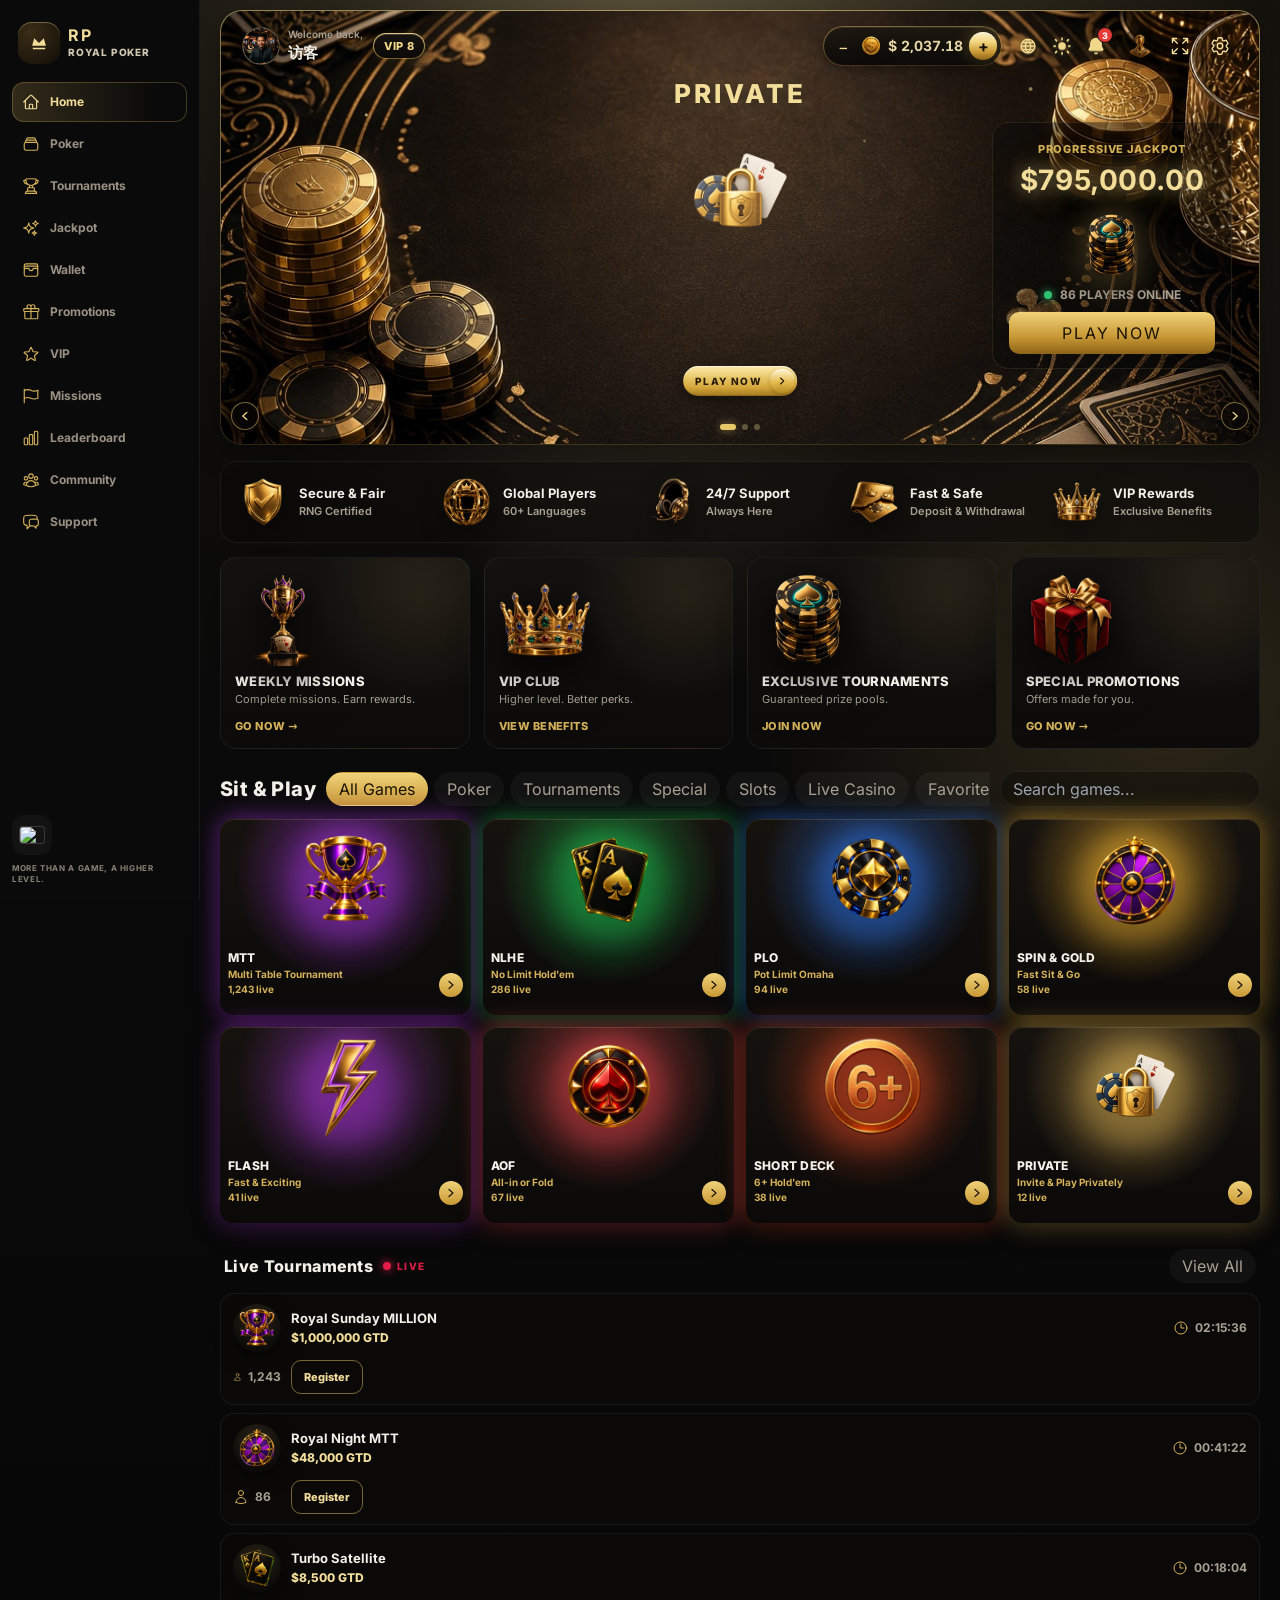
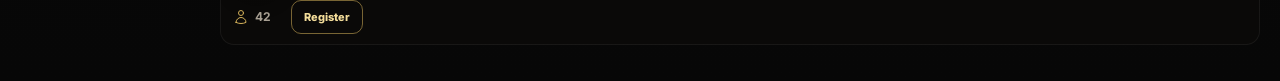
==== commit 9955d33a: "Put play-first actions on the home menu and surface live tables. Co-authored-by: Cursor <cursoragent" ====
--- a/index.html
+++ b/index.html
@@ -9,9 +9,9 @@
       document.documentElement.setAttribute("data-theme", "dark");
       document.documentElement.style.colorScheme = "dark";
     </script>
-    <script type="module" crossorigin src="./assets/index-C2iA4-B-.js"></script>
+    <script type="module" crossorigin src="./assets/index-NOeBAOFm.js"></script>
     <link rel="modulepreload" crossorigin href="./assets/rolldown-runtime-hePW80VL.js">
-    <link rel="stylesheet" crossorigin href="./assets/index-H0zv4Xkl.css">
+    <link rel="stylesheet" crossorigin href="./assets/index-DOsqKVK7.css">
   </head>
   <body>
     <div id="app"></div>
--- a/assets/index-DOsqKVK7.css
+++ b/assets/index-DOsqKVK7.css
@@ -0,0 +1 @@
+.el-notification{display:none!important}@font-face{font-family:Plus Jakarta Sans;font-style:normal;font-display:swap;font-weight:400;src:url([data-uri])format("woff2"),url([data-uri])format("woff");unicode-range:U+460-52F,U+1C80-1C8A,U+20B4,U+2DE0-2DFF,U+A640-A69F,U+FE2E-FE2F}@font-face{font-family:Plus Jakarta Sans;font-style:normal;font-display:swap;font-weight:400;src:url(./plus-jakarta-sans-vietnamese-400-normal-Cg2kxhWu.woff2)format("woff2"),url(./plus-jakarta-sans-vietnamese-400-normal-B8TCSmUq.woff)format("woff");unicode-range:U+102-103,U+110-111,U+128-129,U+168-169,U+1A0-1A1,U+1AF-1B0,U+300-301,U+303-304,U+308-309,U+323,U+329,U+1EA0-1EF9,U+20AB}@font-face{font-family:Plus Jakarta Sans;font-style:normal;font-display:swap;font-weight:400;src:url(./plus-jakarta-sans-latin-ext-400-normal-D127hM_v.woff2)format("woff2"),url(./plus-jakarta-sans-latin-ext-400-normal-2ppkqaOR.woff)format("woff");unicode-range:U+100-2BA,U+2BD-2C5,U+2C7-2CC,U+2CE-2D7,U+2DD-2FF,U+304,U+308,U+329,U+1D00-1DBF,U+1E00-1E9F,U+1EF2-1EFF,U+2020,U+20A0-20AB,U+20AD-20C0,U+2113,U+2C60-2C7F,U+A720-A7FF}@font-face{font-family:Plus Jakarta Sans;font-style:normal;font-display:swap;font-weight:400;src:url(./plus-jakarta-sans-latin-400-normal-Dhut76fR.woff2)format("woff2"),url(./plus-jakarta-sans-latin-400-normal-BDKaGhyp.woff)format("woff");unicode-range:U+??,U+131,U+152-153,U+2BB-2BC,U+2C6,U+2DA,U+2DC,U+304,U+308,U+329,U+2000-206F,U+20AC,U+2122,U+2191,U+2193,U+2212,U+2215,U+FEFF,U+FFFD}@font-face{font-family:Plus Jakarta Sans;font-style:normal;font-display:swap;font-weight:700;src:url([data-uri])format("woff2"),url([data-uri])format("woff");unicode-range:U+460-52F,U+1C80-1C8A,U+20B4,U+2DE0-2DFF,U+A640-A69F,U+FE2E-FE2F}@font-face{font-family:Plus Jakarta Sans;font-style:normal;font-display:swap;font-weight:700;src:url(./plus-jakarta-sans-vietnamese-700-normal-CV6qDkkj.woff2)format("woff2"),url(./plus-jakarta-sans-vietnamese-700-normal-BCh_uG_5.woff)format("woff");unicode-range:U+102-103,U+110-111,U+128-129,U+168-169,U+1A0-1A1,U+1AF-1B0,U+300-301,U+303-304,U+308-309,U+323,U+329,U+1EA0-1EF9,U+20AB}@font-face{font-family:Plus Jakarta Sans;font-style:normal;font-display:swap;font-weight:700;src:url(./plus-jakarta-sans-latin-ext-700-normal-BajbvANd.woff2)format("woff2"),url(./plus-jakarta-sans-latin-ext-700-normal-8-d-IyIQ.woff)format("woff");unicode-range:U+100-2BA,U+2BD-2C5,U+2C7-2CC,U+2CE-2D7,U+2DD-2FF,U+304,U+308,U+329,U+1D00-1DBF,U+1E00-1E9F,U+1EF2-1EFF,U+2020,U+20A0-20AB,U+20AD-20C0,U+2113,U+2C60-2C7F,U+A720-A7FF}@font-face{font-family:Plus Jakarta Sans;font-style:normal;font-display:swap;font-weight:700;src:url(./plus-jakarta-sans-latin-700-normal-CfpNZvy6.woff2)format("woff2"),url(./plus-jakarta-sans-latin-700-normal-DqEcQeE5.woff)format("woff");unicode-range:U+??,U+131,U+152-153,U+2BB-2BC,U+2C6,U+2DA,U+2DC,U+304,U+308,U+329,U+2000-206F,U+20AC,U+2122,U+2191,U+2193,U+2212,U+2215,U+FEFF,U+FFFD}@font-face{font-family:Plus Jakarta Sans;font-style:normal;font-display:swap;font-weight:800;src:url([data-uri])format("woff2"),url([data-uri])format("woff");unicode-range:U+460-52F,U+1C80-1C8A,U+20B4,U+2DE0-2DFF,U+A640-A69F,U+FE2E-FE2F}@font-face{font-family:Plus Jakarta Sans;font-style:normal;font-display:swap;font-weight:800;src:url(./plus-jakarta-sans-vietnamese-800-normal-CxbopLd3.woff2)format("woff2"),url(./plus-jakarta-sans-vietnamese-800-normal-BkoGl_sr.woff)format("woff");unicode-range:U+102-103,U+110-111,U+128-129,U+168-169,U+1A0-1A1,U+1AF-1B0,U+300-301,U+303-304,U+308-309,U+323,U+329,U+1EA0-1EF9,U+20AB}@font-face{font-family:Plus Jakarta Sans;font-style:normal;font-display:swap;font-weight:800;src:url(./plus-jakarta-sans-latin-ext-800-normal-B6BjB2Ju.woff2)format("woff2"),url(./plus-jakarta-sans-latin-ext-800-normal-BPkb-LBK.woff)format("woff");unicode-range:U+100-2BA,U+2BD-2C5,U+2C7-2CC,U+2CE-2D7,U+2DD-2FF,U+304,U+308,U+329,U+1D00-1DBF,U+1E00-1E9F,U+1EF2-1EFF,U+2020,U+20A0-20AB,U+20AD-20C0,U+2113,U+2C60-2C7F,U+A720-A7FF}@font-face{font-family:Plus Jakarta Sans;font-style:normal;font-display:swap;font-weight:800;src:url(./plus-jakarta-sans-latin-800-normal-CusIZhrK.woff2)format("woff2"),url(./plus-jakarta-sans-latin-800-normal-BRNHt2w0.woff)format("woff");unicode-range:U+??,U+131,U+152-153,U+2BB-2BC,U+2C6,U+2DA,U+2DC,U+304,U+308,U+329,U+2000-206F,U+20AC,U+2122,U+2191,U+2193,U+2212,U+2215,U+FEFF,U+FFFD}@font-face{font-family:Cinzel;font-style:normal;font-display:swap;font-weight:600;src:url(./cinzel-latin-ext-600-normal-BEFdM_VE.woff2)format("woff2"),url(./cinzel-latin-ext-600-normal-BY9Mq9iK.woff)format("woff");unicode-range:U+100-2BA,U+2BD-2C5,U+2C7-2CC,U+2CE-2D7,U+2DD-2FF,U+304,U+308,U+329,U+1D00-1DBF,U+1E00-1E9F,U+1EF2-1EFF,U+2020,U+20A0-20AB,U+20AD-20C0,U+2113,U+2C60-2C7F,U+A720-A7FF}@font-face{font-family:Cinzel;font-style:normal;font-display:swap;font-weight:600;src:url(./cinzel-latin-600-normal-Dd5YO2UX.woff2)format("woff2"),url(./cinzel-latin-600-normal-CH_LB4su.woff)format("woff");unicode-range:U+??,U+131,U+152-153,U+2BB-2BC,U+2C6,U+2DA,U+2DC,U+304,U+308,U+329,U+2000-206F,U+20AC,U+2122,U+2191,U+2193,U+2212,U+2215,U+FEFF,U+FFFD}@font-face{font-family:Cinzel;font-style:normal;font-display:swap;font-weight:700;src:url(./cinzel-latin-ext-700-normal-C24KFjuG.woff2)format("woff2"),url(./cinzel-latin-ext-700-normal-CORa-yIv.woff)format("woff");unicode-range:U+100-2BA,U+2BD-2C5,U+2C7-2CC,U+2CE-2D7,U+2DD-2FF,U+304,U+308,U+329,U+1D00-1DBF,U+1E00-1E9F,U+1EF2-1EFF,U+2020,U+20A0-20AB,U+20AD-20C0,U+2113,U+2C60-2C7F,U+A720-A7FF}@font-face{font-family:Cinzel;font-style:normal;font-display:swap;font-weight:700;src:url(./cinzel-latin-700-normal-Dkw14w9r.woff2)format("woff2"),url(./cinzel-latin-700-normal-C-gK7hA8.woff)format("woff");unicode-range:U+??,U+131,U+152-153,U+2BB-2BC,U+2C6,U+2DA,U+2DC,U+304,U+308,U+329,U+2000-206F,U+20AC,U+2122,U+2191,U+2193,U+2212,U+2215,U+FEFF,U+FFFD}@font-face{font-family:Inter;font-style:normal;font-display:swap;font-weight:400;src:url(./inter-cyrillic-ext-400-normal-BQZuk6qB.woff2)format("woff2"),url(./inter-cyrillic-ext-400-normal-DQukG94-.woff)format("woff");unicode-range:U+460-52F,U+1C80-1C8A,U+20B4,U+2DE0-2DFF,U+A640-A69F,U+FE2E-FE2F}@font-face{font-family:Inter;font-style:normal;font-display:swap;font-weight:400;src:url(./inter-cyrillic-400-normal-obahsSVq.woff2)format("woff2"),url(./inter-cyrillic-400-normal-HOLc17fK.woff)format("woff");unicode-range:U+301,U+400-45F,U+490-491,U+4B0-4B1,U+2116}@font-face{font-family:Inter;font-style:normal;font-display:swap;font-weight:400;src:url(./inter-greek-ext-400-normal-DGGRlc-M.woff2)format("woff2"),url(./inter-greek-ext-400-normal-KugGGMne.woff)format("woff");unicode-range:U+1F??}@font-face{font-family:Inter;font-style:normal;font-display:swap;font-weight:400;src:url(./inter-greek-400-normal-B4URO6DV.woff2)format("woff2"),url(./inter-greek-400-normal-q2sYcFCs.woff)format("woff");unicode-range:U+370-377,U+37A-37F,U+384-38A,U+38C,U+38E-3A1,U+3A3-3FF}@font-face{font-family:Inter;font-style:normal;font-display:swap;font-weight:400;src:url(./inter-vietnamese-400-normal-DMkecbls.woff2)format("woff2"),url(./inter-vietnamese-400-normal-Bbgyi5SW.woff)format("woff");unicode-range:U+102-103,U+110-111,U+128-129,U+168-169,U+1A0-1A1,U+1AF-1B0,U+300-301,U+303-304,U+308-309,U+323,U+329,U+1EA0-1EF9,U+20AB}@font-face{font-family:Inter;font-style:normal;font-display:swap;font-weight:400;src:url(./inter-latin-ext-400-normal-C1nco2VV.woff2)format("woff2"),url(./inter-latin-ext-400-normal-77YHD8bZ.woff)format("woff");unicode-range:U+100-2BA,U+2BD-2C5,U+2C7-2CC,U+2CE-2D7,U+2DD-2FF,U+304,U+308,U+329,U+1D00-1DBF,U+1E00-1E9F,U+1EF2-1EFF,U+2020,U+20A0-20AB,U+20AD-20C0,U+2113,U+2C60-2C7F,U+A720-A7FF}@font-face{font-family:Inter;font-style:normal;font-display:swap;font-weight:400;src:url(./inter-latin-400-normal-C38fXH4l.woff2)format("woff2"),url(./inter-latin-400-normal-CyCys3Eg.woff)format("woff");unicode-range:U+??,U+131,U+152-153,U+2BB-2BC,U+2C6,U+2DA,U+2DC,U+304,U+308,U+329,U+2000-206F,U+20AC,U+2122,U+2191,U+2193,U+2212,U+2215,U+FEFF,U+FFFD}@font-face{font-family:Inter;font-style:normal;font-display:swap;font-weight:600;src:url(./inter-cyrillic-ext-600-normal-Dfes3d0z.woff2)format("woff2"),url(./inter-cyrillic-ext-600-normal-Bcila6Z-.woff)format("woff");unicode-range:U+460-52F,U+1C80-1C8A,U+20B4,U+2DE0-2DFF,U+A640-A69F,U+FE2E-FE2F}@font-face{font-family:Inter;font-style:normal;font-display:swap;font-weight:600;src:url(./inter-cyrillic-600-normal-CWCymEST.woff2)format("woff2"),url(./inter-cyrillic-600-normal-4D_pXhcN.woff)format("woff");unicode-range:U+301,U+400-45F,U+490-491,U+4B0-4B1,U+2116}@font-face{font-family:Inter;font-style:normal;font-display:swap;font-weight:600;src:url(./inter-greek-ext-600-normal-DRtmH8MT.woff2)format("woff2"),url(./inter-greek-ext-600-normal-B8X0CLgF.woff)format("woff");unicode-range:U+1F??}@font-face{font-family:Inter;font-style:normal;font-display:swap;font-weight:600;src:url(./inter-greek-600-normal-plRanbMR.woff2)format("woff2"),url(./inter-greek-600-normal-BZpKdvQh.woff)format("woff");unicode-range:U+370-377,U+37A-37F,U+384-38A,U+38C,U+38E-3A1,U+3A3-3FF}@font-face{font-family:Inter;font-style:normal;font-display:swap;font-weight:600;src:url(./inter-vietnamese-600-normal-Cc8MFFhd.woff2)format("woff2"),url(./inter-vietnamese-600-normal-BuLX-rYi.woff)format("woff");unicode-range:U+102-103,U+110-111,U+128-129,U+168-169,U+1A0-1A1,U+1AF-1B0,U+300-301,U+303-304,U+308-309,U+323,U+329,U+1EA0-1EF9,U+20AB}@font-face{font-family:Inter;font-style:normal;font-display:swap;font-weight:600;src:url(./inter-latin-ext-600-normal-D2bJ5OIk.woff2)format("woff2"),url(./inter-latin-ext-600-normal-CIVaiw4L.woff)format("woff");unicode-range:U+100-2BA,U+2BD-2C5,U+2C7-2CC,U+2CE-2D7,U+2DD-2FF,U+304,U+308,U+329,U+1D00-1DBF,U+1E00-1E9F,U+1EF2-1EFF,U+2020,U+20A0-20AB,U+20AD-20C0,U+2113,U+2C60-2C7F,U+A720-A7FF}@font-face{font-family:Inter;font-style:normal;font-display:swap;font-weight:600;src:url(./inter-latin-600-normal-LgqL8muc.woff2)format("woff2"),url(./inter-latin-600-normal-CiBQ2DWP.woff)format("woff");unicode-range:U+??,U+131,U+152-153,U+2BB-2BC,U+2C6,U+2DA,U+2DC,U+304,U+308,U+329,U+2000-206F,U+20AC,U+2122,U+2191,U+2193,U+2212,U+2215,U+FEFF,U+FFFD}@font-face{font-family:Inter;font-style:normal;font-display:swap;font-weight:700;src:url(./inter-cyrillic-ext-700-normal-BjwYoWNd.woff2)format("woff2"),url(./inter-cyrillic-ext-700-normal-LO58E6JB.woff)format("woff");unicode-range:U+460-52F,U+1C80-1C8A,U+20B4,U+2DE0-2DFF,U+A640-A69F,U+FE2E-FE2F}@font-face{font-family:Inter;font-style:normal;font-display:swap;font-weight:700;src:url(./inter-cyrillic-700-normal-CjBOestx.woff2)format("woff2"),url(./inter-cyrillic-700-normal-DrXBdSj3.woff)format("woff");unicode-range:U+301,U+400-45F,U+490-491,U+4B0-4B1,U+2116}@font-face{font-family:Inter;font-style:normal;font-display:swap;font-weight:700;src:url(./inter-greek-ext-700-normal-qfdV9bQt.woff2)format("woff2"),url(./inter-greek-ext-700-normal-BoQ6DsYi.woff)format("woff");unicode-range:U+1F??}@font-face{font-family:Inter;font-style:normal;font-display:swap;font-weight:700;src:url(./inter-greek-700-normal-C3JjAnD8.woff2)format("woff2"),url(./inter-greek-700-normal-BUv2fZ6O.woff)format("woff");unicode-range:U+370-377,U+37A-37F,U+384-38A,U+38C,U+38E-3A1,U+3A3-3FF}@font-face{font-family:Inter;font-style:normal;font-display:swap;font-weight:700;src:url(./inter-vietnamese-700-normal-DlLaEgI2.woff2)format("woff2"),url(./inter-vietnamese-700-normal-BZaoP0fm.woff)format("woff");unicode-range:U+102-103,U+110-111,U+128-129,U+168-169,U+1A0-1A1,U+1AF-1B0,U+300-301,U+303-304,U+308-309,U+323,U+329,U+1EA0-1EF9,U+20AB}@font-face{font-family:Inter;font-style:normal;font-display:swap;font-weight:700;src:url(./inter-latin-ext-700-normal-Ca8adRJv.woff2)format("woff2"),url(./inter-latin-ext-700-normal-TidjK2hL.woff)format("woff");unicode-range:U+100-2BA,U+2BD-2C5,U+2C7-2CC,U+2CE-2D7,U+2DD-2FF,U+304,U+308,U+329,U+1D00-1DBF,U+1E00-1E9F,U+1EF2-1EFF,U+2020,U+20A0-20AB,U+20AD-20C0,U+2113,U+2C60-2C7F,U+A720-A7FF}@font-face{font-family:Inter;font-style:normal;font-display:swap;font-weight:700;src:url(./inter-latin-700-normal-Yt3aPRUw.woff2)format("woff2"),url(./inter-latin-700-normal-BLAVimhd.woff)format("woff");unicode-range:U+??,U+131,U+152-153,U+2BB-2BC,U+2C6,U+2DA,U+2DC,U+304,U+308,U+329,U+2000-206F,U+20AC,U+2122,U+2191,U+2193,U+2212,U+2215,U+FEFF,U+FFFD}@font-face{font-family:Inter;font-style:normal;font-display:swap;font-weight:800;src:url(./inter-cyrillic-ext-800-normal-BZOjs1Xv.woff2)format("woff2"),url(./inter-cyrillic-ext-800-normal-Ca-gJeZY.woff)format("woff");unicode-range:U+460-52F,U+1C80-1C8A,U+20B4,U+2DE0-2DFF,U+A640-A69F,U+FE2E-FE2F}@font-face{font-family:Inter;font-style:normal;font-display:swap;font-weight:800;src:url(./inter-cyrillic-800-normal-C7MGvYyJ.woff2)format("woff2"),url(./inter-cyrillic-800-normal-CCHyn08d.woff)format("woff");unicode-range:U+301,U+400-45F,U+490-491,U+4B0-4B1,U+2116}@font-face{font-family:Inter;font-style:normal;font-display:swap;font-weight:800;src:url(./inter-greek-ext-800-normal-B--PVpEC.woff2)format("woff2"),url(./inter-greek-ext-800-normal-DUe57HfS.woff)format("woff");unicode-range:U+1F??}@font-face{font-family:Inter;font-style:normal;font-display:swap;font-weight:800;src:url(./inter-greek-800-normal-CLIouy3y.woff2)format("woff2"),url(./inter-greek-800-normal-BU00tryP.woff)format("woff");unicode-range:U+370-377,U+37A-37F,U+384-38A,U+38C,U+38E-3A1,U+3A3-3FF}@font-face{font-family:Inter;font-style:normal;font-display:swap;font-weight:800;src:url(./inter-vietnamese-800-normal-Cm7tD1pz.woff2)format("woff2"),url(./inter-vietnamese-800-normal-DDlpr_Ee.woff)format("woff");unicode-range:U+102-103,U+110-111,U+128-129,U+168-169,U+1A0-1A1,U+1AF-1B0,U+300-301,U+303-304,U+308-309,U+323,U+329,U+1EA0-1EF9,U+20AB}@font-face{font-family:Inter;font-style:normal;font-display:swap;font-weight:800;src:url(./inter-latin-ext-800-normal-DZJjya6U.woff2)format("woff2"),url(./inter-latin-ext-800-normal-BOMpwxm3.woff)format("woff");unicode-range:U+100-2BA,U+2BD-2C5,U+2C7-2CC,U+2CE-2D7,U+2DD-2FF,U+304,U+308,U+329,U+1D00-1DBF,U+1E00-1E9F,U+1EF2-1EFF,U+2020,U+20A0-20AB,U+20AD-20C0,U+2113,U+2C60-2C7F,U+A720-A7FF}@font-face{font-family:Inter;font-style:normal;font-display:swap;font-weight:800;src:url(./inter-latin-800-normal-BYj_oED-.woff2)format("woff2"),url(./inter-latin-800-normal-D1mf63XC.woff)format("woff");unicode-range:U+??,U+131,U+152-153,U+2BB-2BC,U+2C6,U+2DA,U+2DC,U+304,U+308,U+329,U+2000-206F,U+20AC,U+2122,U+2191,U+2193,U+2212,U+2215,U+FEFF,U+FFFD}*,:before,:after,::backdrop{--tw-border-spacing-x:0;--tw-border-spacing-y:0;--tw-translate-x:0;--tw-translate-y:0;--tw-rotate:0;--tw-skew-x:0;--tw-skew-y:0;--tw-scale-x:1;--tw-scale-y:1;--tw-pan-x: ;--tw-pan-y: ;--tw-pinch-zoom: ;--tw-scroll-snap-strictness:proximity;--tw-gradient-from-position: ;--tw-gradient-via-position: ;--tw-gradient-to-position: ;--tw-ordinal: ;--tw-slashed-zero: ;--tw-numeric-figure: ;--tw-numeric-spacing: ;--tw-numeric-fraction: ;--tw-ring-inset: ;--tw-ring-offset-width:0px;--tw-ring-offset-color:#fff;--tw-ring-color:#3b82f680;--tw-ring-offset-shadow:0 0 #0000;--tw-ring-shadow:0 0 #0000;--tw-shadow:0 0 #0000;--tw-shadow-colored:0 0 #0000;--tw-blur: ;--tw-brightness: ;--tw-contrast: ;--tw-grayscale: ;--tw-hue-rotate: ;--tw-invert: ;--tw-saturate: ;--tw-sepia: ;--tw-drop-shadow: ;--tw-backdrop-blur: ;--tw-backdrop-brightness: ;--tw-backdrop-contrast: ;--tw-backdrop-grayscale: ;--tw-backdrop-hue-rotate: ;--tw-backdrop-invert: ;--tw-backdrop-opacity: ;--tw-backdrop-saturate: ;--tw-backdrop-sepia: ;--tw-contain-size: ;--tw-contain-layout: ;--tw-contain-paint: ;--tw-contain-style: }*,:before,:after{box-sizing:border-box;border:0 solid #e5e7eb}:before,:after{--tw-content:""}html,:host{-webkit-text-size-adjust:100%;tab-size:4;font-feature-settings:normal;font-variation-settings:normal;-webkit-tap-highlight-color:transparent;font-family:ui-sans-serif,system-ui,sans-serif,Apple Color Emoji,Segoe UI Emoji,Segoe UI Symbol,Noto Color Emoji;line-height:1.5}body{line-height:inherit;margin:0}hr{height:0;color:inherit;border-top-width:1px}abbr:where([title]){-webkit-text-decoration:underline dotted;text-decoration:underline dotted}h1,h2,h3,h4,h5,h6{font-size:inherit;font-weight:inherit}a{color:inherit;-webkit-text-decoration:inherit;text-decoration:inherit}b,strong{font-weight:bolder}code,kbd,samp,pre{font-feature-settings:normal;font-variation-settings:normal;font-family:JetBrains Mono Variable,JetBrains Mono,Fira Code,ui-monospace,monospace;font-size:1em}small{font-size:80%}sub,sup{vertical-align:baseline;font-size:75%;line-height:0;position:relative}sub{bottom:-.25em}sup{top:-.5em}table{text-indent:0;border-color:inherit;border-collapse:collapse}button,input,optgroup,select,textarea{font-feature-settings:inherit;font-variation-settings:inherit;font-family:inherit;font-size:100%;font-weight:inherit;line-height:inherit;letter-spacing:inherit;color:inherit;margin:0;padding:0}button,select{text-transform:none}button,input:where([type=button]),input:where([type=reset]),input:where([type=submit]){-webkit-appearance:button;background-color:#0000;background-image:none}:-moz-focusring{outline:auto}:-moz-ui-invalid{box-shadow:none}progress{vertical-align:baseline}::-webkit-inner-spin-button{height:auto}::-webkit-outer-spin-button{height:auto}[type=search]{-webkit-appearance:textfield;outline-offset:-2px}::-webkit-search-decoration{-webkit-appearance:none}::-webkit-file-upload-button{-webkit-appearance:button;font:inherit}summary{display:list-item}blockquote,dl,dd,h1,h2,h3,h4,h5,h6,hr,figure,p,pre{margin:0}fieldset{margin:0;padding:0}legend{padding:0}ol,ul,menu{margin:0;padding:0;list-style:none}dialog{padding:0}textarea{resize:vertical}input::-moz-placeholder{opacity:1;color:#9ca3af}textarea::-moz-placeholder{opacity:1;color:#9ca3af}input::placeholder,textarea::placeholder{opacity:1;color:#9ca3af}button,[role=button]{cursor:pointer}:disabled{cursor:default}img,svg,video,canvas,audio,iframe,embed,object{vertical-align:middle;display:block}img,video{max-width:100%;height:auto}[hidden]:where(:not([hidden=until-found])){display:none}.\!container{width:100%!important}.container{width:100%}@media (width>=640px){.\!container{max-width:640px!important}.container{max-width:640px}}@media (width>=768px){.\!container{max-width:768px!important}.container{max-width:768px}}@media (width>=1024px){.\!container{max-width:1024px!important}.container{max-width:1024px}}@media (width>=1280px){.\!container{max-width:1280px!important}.container{max-width:1280px}}@media (width>=1536px){.\!container{max-width:1536px!important}.container{max-width:1536px}}.sr-only{clip:rect(0, 0, 0, 0);white-space:nowrap;border-width:0;width:1px;height:1px;margin:-1px;padding:0;position:absolute;overflow:hidden}.pointer-events-none{pointer-events:none}.pointer-events-auto{pointer-events:auto}.\!visible{visibility:visible!important}.visible{visibility:visible}.collapse{visibility:collapse}.static{position:static}.fixed{position:fixed}.absolute{position:absolute}.relative{position:relative}.sticky{position:sticky}.inset-0{inset:0}.inset-2{inset:.5rem}.inset-\[-10px\]{inset:-10px}.inset-\[4px\]{inset:4px}.inset-x-0{left:0;right:0}.inset-x-3{left:.75rem;right:.75rem}.inset-x-8{left:2rem;right:2rem}.inset-y-0{top:0;bottom:0}.-bottom-0\.5{bottom:-.125rem}.-bottom-1{bottom:-.25rem}.-bottom-2{bottom:-.5rem}.-left-2{left:-.5rem}.-right-1\.5{right:-.375rem}.-right-2{right:-.5rem}.-right-32{right:-8rem}.-right-4{right:-1rem}.-right-5{right:-1.25rem}.-top-1{top:-.25rem}.-top-32{top:-8rem}.-top-8{top:-2rem}.bottom-0{bottom:0}.bottom-4{bottom:1rem}.bottom-full{bottom:100%}.left-0{left:0}.left-0\.5{left:.125rem}.left-1\/2{left:50%}.left-3{left:.75rem}.right-0{right:0}.right-3{right:.75rem}.right-4{right:1rem}.right-\[15px\]{right:15px}.top-0{top:0}.top-0\.5{top:.125rem}.top-1{top:.25rem}.top-1\/2{top:50%}.top-10{top:2.5rem}.top-12{top:3rem}.top-2{top:.5rem}.top-3{top:.75rem}.top-4{top:1rem}.top-5{top:1.25rem}.top-\[25px\]{top:25px}.isolate{isolation:isolate}.-z-10{z-index:-10}.z-0{z-index:0}.z-10{z-index:10}.z-20{z-index:20}.z-30{z-index:30}.z-40{z-index:40}.z-50{z-index:50}.z-\[100000\]{z-index:100000}.z-\[1000\]{z-index:1000}.z-\[100\]{z-index:100}.z-\[10\]{z-index:10}.z-\[1100\]{z-index:1100}.z-\[110\]{z-index:110}.z-\[1200\]{z-index:1200}.z-\[120\]{z-index:120}.z-\[130\]{z-index:130}.z-\[145\]{z-index:145}.z-\[15\]{z-index:15}.z-\[1900\]{z-index:1900}.z-\[200\]{z-index:200}.z-\[240\]{z-index:240}.z-\[25\]{z-index:25}.z-\[2600\]{z-index:2600}.z-\[2700\]{z-index:2700}.z-\[3000\]{z-index:3000}.z-\[31\]{z-index:31}.z-\[35\]{z-index:35}.z-\[50\]{z-index:50}.z-\[60\]{z-index:60}.z-\[61\]{z-index:61}.z-\[70\]{z-index:70}.order-first{order:-9999}.col-span-2{grid-column:span 2/span 2}.m-0{margin:0}.-mx-3{margin-left:-.75rem;margin-right:-.75rem}.mx-0\.5{margin-left:.125rem;margin-right:.125rem}.mx-4{margin-left:1rem;margin-right:1rem}.mx-auto{margin-left:auto;margin-right:auto}.my-1{margin-top:.25rem;margin-bottom:.25rem}.my-5{margin-top:1.25rem;margin-bottom:1.25rem}.-ml-1{margin-left:-.25rem}.-ml-3{margin-left:-.75rem}.-mr-2{margin-right:-.5rem}.-mr-3{margin-right:-.75rem}.-mt-2{margin-top:-.5rem}.-mt-3{margin-top:-.75rem}.-mt-\[12px\]{margin-top:-12px}.mb-0\.5{margin-bottom:.125rem}.mb-1{margin-bottom:.25rem}.mb-1\.5{margin-bottom:.375rem}.mb-2{margin-bottom:.5rem}.mb-3{margin-bottom:.75rem}.mb-4{margin-bottom:1rem}.mb-5{margin-bottom:1.25rem}.mb-6{margin-bottom:1.5rem}.ml-1{margin-left:.25rem}.ml-2{margin-left:.5rem}.ml-3{margin-left:.75rem}.ml-auto{margin-left:auto}.mr-0\.5{margin-right:.125rem}.mr-\[2px\]{margin-right:2px}.mt-0{margin-top:0}.mt-0\.5{margin-top:.125rem}.mt-1{margin-top:.25rem}.mt-1\.5{margin-top:.375rem}.mt-2{margin-top:.5rem}.mt-2\.5{margin-top:.625rem}.mt-3{margin-top:.75rem}.mt-4{margin-top:1rem}.mt-5{margin-top:1.25rem}.mt-6{margin-top:1.5rem}.mt-8{margin-top:2rem}.mt-\[1px\]{margin-top:1px}.mt-auto{margin-top:auto}.line-clamp-2{-webkit-line-clamp:2;-webkit-box-orient:vertical;display:-webkit-box;overflow:hidden}.line-clamp-3{-webkit-line-clamp:3;-webkit-box-orient:vertical;display:-webkit-box;overflow:hidden}.block{display:block}.inline-block{display:inline-block}.inline{display:inline}.flex{display:flex}.inline-flex{display:inline-flex}.\!table{display:table!important}.table{display:table}.grid{display:grid}.contents{display:contents}.hidden{display:none}.aspect-square{aspect-ratio:1}.h-0{height:0}.h-0\.5{height:.125rem}.h-1{height:.25rem}.h-1\.5{height:.375rem}.h-10{height:2.5rem}.h-11{height:2.75rem}.h-12{height:3rem}.h-14{height:3.5rem}.h-16{height:4rem}.h-2{height:.5rem}.h-2\.5{height:.625rem}.h-20{height:5rem}.h-24{height:6rem}.h-28{height:7rem}.h-3{height:.75rem}.h-3\.5{height:.875rem}.h-36{height:9rem}.h-4{height:1rem}.h-48{height:12rem}.h-5{height:1.25rem}.h-6{height:1.5rem}.h-7{height:1.75rem}.h-8{height:2rem}.h-9{height:2.25rem}.h-96{height:24rem}.h-\[1\.5em\]{height:1.5em}.h-\[12px\]{height:12px}.h-\[15px\]{height:15px}.h-\[160px\]{height:160px}.h-\[180px\]{height:180px}.h-\[18px\]{height:18px}.h-\[20px\]{height:20px}.h-\[22px\]{height:22px}.h-\[240px\]{height:240px}.h-\[36px\]{height:36px}.h-\[3px\]{height:3px}.h-\[48px\]{height:48px}.h-\[52px\]{height:52px}.h-\[58px\]{height:58px}.h-\[76px\]{height:76px}.h-\[96px\]{height:96px}.h-auto{height:auto}.h-full{height:100%}.h-px{height:1px}.h-screen{height:100vh}.max-h-40{max-height:10rem}.max-h-64{max-height:16rem}.max-h-72{max-height:18rem}.max-h-8{max-height:2rem}.max-h-\[280px\]{max-height:280px}.min-h-0{min-height:0}.min-h-11{min-height:2.75rem}.min-h-32{min-height:8rem}.min-h-9{min-height:2.25rem}.min-h-\[128px\]{min-height:128px}.min-h-\[150px\]{min-height:150px}.min-h-\[190px\]{min-height:190px}.min-h-\[214px\]{min-height:214px}.min-h-\[52px\]{min-height:52px}.min-h-\[56px\]{min-height:56px}.min-h-\[74px\]{min-height:74px}.min-h-\[76px\]{min-height:76px}.min-h-\[86px\]{min-height:86px}.min-h-\[88px\]{min-height:88px}.min-h-\[94px\]{min-height:94px}.min-h-screen{min-height:100vh}.w-1{width:.25rem}.w-1\.5{width:.375rem}.w-10{width:2.5rem}.w-11{width:2.75rem}.w-12{width:3rem}.w-14{width:3.5rem}.w-16{width:4rem}.w-2{width:.5rem}.w-2\.5{width:.625rem}.w-2\/5{width:40%}.w-20{width:5rem}.w-24{width:6rem}.w-28{width:7rem}.w-3{width:.75rem}.w-3\.5{width:.875rem}.w-3\/5{width:60%}.w-4{width:1rem}.w-48{width:12rem}.w-5{width:1.25rem}.w-56{width:14rem}.w-6{width:1.5rem}.w-64{width:16rem}.w-7{width:1.75rem}.w-72{width:18rem}.w-8{width:2rem}.w-9{width:2.25rem}.w-96{width:24rem}.w-\[118px\]{width:118px}.w-\[21px\]{width:21px}.w-\[22px\]{width:22px}.w-\[240px\]{width:240px}.w-\[26px\]{width:26px}.w-\[34px\]{width:34px}.w-\[360px\]{width:360px}.w-\[38\%\]{width:38%}.w-\[54\%\]{width:54%}.w-\[58px\]{width:58px}.w-\[76px\]{width:76px}.w-\[80px\]{width:80px}.w-\[96px\]{width:96px}.w-\[calc\(100vw-2rem\)\]{width:calc(100vw - 2rem)}.w-auto{width:auto}.w-fit{width:fit-content}.w-full{width:100%}.w-screen{width:100vw}.min-w-0{min-width:0}.min-w-10{min-width:2.5rem}.min-w-11{min-width:2.75rem}.min-w-\[210px\]{min-width:210px}.min-w-\[3\.25rem\]{min-width:3.25rem}.min-w-\[32px\]{min-width:32px}.min-w-\[480px\]{min-width:480px}.min-w-\[6\.5rem\]{min-width:6.5rem}.min-w-\[60px\]{min-width:60px}.min-w-\[920px\]{min-width:920px}.min-w-\[92px\]{min-width:92px}.min-w-full{min-width:100%}.max-w-10{max-width:2.5rem}.max-w-2xl{max-width:42rem}.max-w-3xl{max-width:48rem}.max-w-4xl{max-width:56rem}.max-w-6xl{max-width:72rem}.max-w-\[11rem\]{max-width:11rem}.max-w-\[1200px\]{max-width:1200px}.max-w-\[156px\]{max-width:156px}.max-w-\[22ch\]{max-width:22ch}.max-w-\[230px\]{max-width:230px}.max-w-\[430px\]{max-width:430px}.max-w-\[460px\]{max-width:460px}.max-w-\[58\%\]{max-width:58%}.max-w-\[80vw\]{max-width:80vw}.max-w-\[min\(82vw\,560px\)\]{max-width:min(82vw,560px)}.max-w-full{max-width:100%}.max-w-lg{max-width:32rem}.max-w-md{max-width:28rem}.max-w-none{max-width:none}.max-w-sm{max-width:24rem}.max-w-xl{max-width:36rem}.max-w-xs{max-width:20rem}.flex-1{flex:1}.flex-shrink{flex-shrink:1}.flex-shrink-0,.shrink-0{flex-shrink:0}.grow{flex-grow:1}.table-fixed{table-layout:fixed}.border-collapse{border-collapse:collapse}.border-separate{border-collapse:separate}.border-spacing-0{--tw-border-spacing-x:0px;--tw-border-spacing-y:0px;border-spacing:var(--tw-border-spacing-x) var(--tw-border-spacing-y)}.-translate-x-1\/2{--tw-translate-x:-50%;transform:translate(var(--tw-translate-x), var(--tw-translate-y)) rotate(var(--tw-rotate)) skewX(var(--tw-skew-x)) skewY(var(--tw-skew-y)) scaleX(var(--tw-scale-x)) scaleY(var(--tw-scale-y))}.-translate-x-full{--tw-translate-x:-100%;transform:translate(var(--tw-translate-x), var(--tw-translate-y)) rotate(var(--tw-rotate)) skewX(var(--tw-skew-x)) skewY(var(--tw-skew-y)) scaleX(var(--tw-scale-x)) scaleY(var(--tw-scale-y))}.-translate-y-1\/2{--tw-translate-y:-50%;transform:translate(var(--tw-translate-x), var(--tw-translate-y)) rotate(var(--tw-rotate)) skewX(var(--tw-skew-x)) skewY(var(--tw-skew-y)) scaleX(var(--tw-scale-x)) scaleY(var(--tw-scale-y))}.translate-x-5{--tw-translate-x:1.25rem;transform:translate(var(--tw-translate-x), var(--tw-translate-y)) rotate(var(--tw-rotate)) skewX(var(--tw-skew-x)) skewY(var(--tw-skew-y)) scaleX(var(--tw-scale-x)) scaleY(var(--tw-scale-y))}.translate-y-1{--tw-translate-y:.25rem;transform:translate(var(--tw-translate-x), var(--tw-translate-y)) rotate(var(--tw-rotate)) skewX(var(--tw-skew-x)) skewY(var(--tw-skew-y)) scaleX(var(--tw-scale-x)) scaleY(var(--tw-scale-y))}.-rotate-90{--tw-rotate:-90deg;transform:translate(var(--tw-translate-x), var(--tw-translate-y)) rotate(var(--tw-rotate)) skewX(var(--tw-skew-x)) skewY(var(--tw-skew-y)) scaleX(var(--tw-scale-x)) scaleY(var(--tw-scale-y))}.-rotate-\[10deg\]{--tw-rotate:-10deg;transform:translate(var(--tw-translate-x), var(--tw-translate-y)) rotate(var(--tw-rotate)) skewX(var(--tw-skew-x)) skewY(var(--tw-skew-y)) scaleX(var(--tw-scale-x)) scaleY(var(--tw-scale-y))}.-rotate-\[14deg\]{--tw-rotate:-14deg;transform:translate(var(--tw-translate-x), var(--tw-translate-y)) rotate(var(--tw-rotate)) skewX(var(--tw-skew-x)) skewY(var(--tw-skew-y)) scaleX(var(--tw-scale-x)) scaleY(var(--tw-scale-y))}.-rotate-\[4deg\]{--tw-rotate:-4deg;transform:translate(var(--tw-translate-x), var(--tw-translate-y)) rotate(var(--tw-rotate)) skewX(var(--tw-skew-x)) skewY(var(--tw-skew-y)) scaleX(var(--tw-scale-x)) scaleY(var(--tw-scale-y))}.rotate-180{--tw-rotate:180deg;transform:translate(var(--tw-translate-x), var(--tw-translate-y)) rotate(var(--tw-rotate)) skewX(var(--tw-skew-x)) skewY(var(--tw-skew-y)) scaleX(var(--tw-scale-x)) scaleY(var(--tw-scale-y))}.rotate-\[10deg\]{--tw-rotate:10deg;transform:translate(var(--tw-translate-x), var(--tw-translate-y)) rotate(var(--tw-rotate)) skewX(var(--tw-skew-x)) skewY(var(--tw-skew-y)) scaleX(var(--tw-scale-x)) scaleY(var(--tw-scale-y))}.scale-\[1\.05\]{--tw-scale-x:1.05;--tw-scale-y:1.05;transform:translate(var(--tw-translate-x), var(--tw-translate-y)) rotate(var(--tw-rotate)) skewX(var(--tw-skew-x)) skewY(var(--tw-skew-y)) scaleX(var(--tw-scale-x)) scaleY(var(--tw-scale-y))}.scale-\[1\.06\]{--tw-scale-x:1.06;--tw-scale-y:1.06;transform:translate(var(--tw-translate-x), var(--tw-translate-y)) rotate(var(--tw-rotate)) skewX(var(--tw-skew-x)) skewY(var(--tw-skew-y)) scaleX(var(--tw-scale-x)) scaleY(var(--tw-scale-y))}.transform{transform:translate(var(--tw-translate-x), var(--tw-translate-y)) rotate(var(--tw-rotate)) skewX(var(--tw-skew-x)) skewY(var(--tw-skew-y)) scaleX(var(--tw-scale-x)) scaleY(var(--tw-scale-y))}@keyframes bounce{0%,to{animation-timing-function:cubic-bezier(.8,0,1,1);transform:translateY(-25%)}50%{animation-timing-function:cubic-bezier(0,0,.2,1);transform:none}}.animate-bounce{animation:1s infinite bounce}@keyframes pulse{50%{opacity:.5}}.animate-pulse{animation:2s cubic-bezier(.4,0,.6,1) infinite pulse}@keyframes ring-pulse{0%,to{box-shadow:0 0 #f5c51866}50%{box-shadow:0 0 0 6px #f5c51800}}.animate-ring-pulse{animation:.8s ease-in-out infinite ring-pulse}@keyframes shimmer{0%{background-position:-200% 0}to{background-position:200% 0}}.animate-shimmer{animation:1.5s ease-in-out infinite shimmer}@keyframes spin{to{transform:rotate(360deg)}}.animate-spin{animation:1s linear infinite spin}.cursor-default{cursor:default}.cursor-not-allowed{cursor:not-allowed}.cursor-pointer{cursor:pointer}.select-none{-webkit-user-select:none;user-select:none}.resize-none{resize:none}.resize{resize:both}.snap-x{scroll-snap-type:x var(--tw-scroll-snap-strictness)}.snap-mandatory{--tw-scroll-snap-strictness:mandatory}.snap-center{scroll-snap-align:center}.scroll-mt-4{scroll-margin-top:1rem}.grid-cols-1{grid-template-columns:repeat(1,minmax(0,1fr))}.grid-cols-2{grid-template-columns:repeat(2,minmax(0,1fr))}.grid-cols-3{grid-template-columns:repeat(3,minmax(0,1fr))}.grid-cols-4{grid-template-columns:repeat(4,minmax(0,1fr))}.grid-cols-5{grid-template-columns:repeat(5,minmax(0,1fr))}.grid-cols-\[170px_180px_minmax\(0\,1fr\)_90px_110px\]{grid-template-columns:170px 180px minmax(0,1fr) 90px 110px}.grid-cols-\[42px_minmax\(0\,1fr\)_auto\]{grid-template-columns:42px minmax(0,1fr) auto}.grid-cols-\[46px_minmax\(0\,1fr\)_100px\]{grid-template-columns:46px minmax(0,1fr) 100px}.grid-cols-\[58px_minmax\(0\,1fr\)_76px\]{grid-template-columns:58px minmax(0,1fr) 76px}.grid-cols-\[60px_minmax\(0\,1fr\)_140px\]{grid-template-columns:60px minmax(0,1fr) 140px}.grid-cols-\[minmax\(0\,1fr\)_auto\]{grid-template-columns:minmax(0,1fr) auto}.grid-cols-\[minmax\(80px\,1fr\)_56px_56px_72px\]{grid-template-columns:minmax(80px,1fr) 56px 56px 72px}.grid-rows-2{grid-template-rows:repeat(2,minmax(0,1fr))}.flex-row{flex-direction:row}.flex-col{flex-direction:column}.flex-col-reverse{flex-direction:column-reverse}.flex-wrap{flex-wrap:wrap}.place-items-center{place-items:center}.items-start{align-items:flex-start}.items-end{align-items:flex-end}.items-center{align-items:center}.justify-end{justify-content:flex-end}.justify-center{justify-content:center}.justify-between{justify-content:space-between}.gap-0{gap:0}.gap-0\.5{gap:.125rem}.gap-1{gap:.25rem}.gap-1\.5{gap:.375rem}.gap-2{gap:.5rem}.gap-2\.5{gap:.625rem}.gap-3{gap:.75rem}.gap-3\.5{gap:.875rem}.gap-4{gap:1rem}.gap-5{gap:1.25rem}.gap-6{gap:1.5rem}.gap-\[1px\]{gap:1px}.gap-\[2px\]{gap:2px}.gap-\[3px\]{gap:3px}.gap-px{gap:1px}.gap-x-2{-moz-column-gap:.5rem;column-gap:.5rem}.gap-x-3{-moz-column-gap:.75rem;column-gap:.75rem}.gap-x-4{-moz-column-gap:1rem;column-gap:1rem}.gap-y-1{row-gap:.25rem}.space-y-0>:not([hidden])~:not([hidden]){--tw-space-y-reverse:0;margin-top:calc(0px * calc(1 - var(--tw-space-y-reverse)));margin-bottom:calc(0px * var(--tw-space-y-reverse))}.space-y-1>:not([hidden])~:not([hidden]){--tw-space-y-reverse:0;margin-top:calc(.25rem * calc(1 - var(--tw-space-y-reverse)));margin-bottom:calc(.25rem * var(--tw-space-y-reverse))}.space-y-1\.5>:not([hidden])~:not([hidden]){--tw-space-y-reverse:0;margin-top:calc(.375rem * calc(1 - var(--tw-space-y-reverse)));margin-bottom:calc(.375rem * var(--tw-space-y-reverse))}.space-y-2>:not([hidden])~:not([hidden]){--tw-space-y-reverse:0;margin-top:calc(.5rem * calc(1 - var(--tw-space-y-reverse)));margin-bottom:calc(.5rem * var(--tw-space-y-reverse))}.space-y-2\.5>:not([hidden])~:not([hidden]){--tw-space-y-reverse:0;margin-top:calc(.625rem * calc(1 - var(--tw-space-y-reverse)));margin-bottom:calc(.625rem * var(--tw-space-y-reverse))}.space-y-3>:not([hidden])~:not([hidden]){--tw-space-y-reverse:0;margin-top:calc(.75rem * calc(1 - var(--tw-space-y-reverse)));margin-bottom:calc(.75rem * var(--tw-space-y-reverse))}.space-y-3\.5>:not([hidden])~:not([hidden]){--tw-space-y-reverse:0;margin-top:calc(.875rem * calc(1 - var(--tw-space-y-reverse)));margin-bottom:calc(.875rem * var(--tw-space-y-reverse))}.space-y-4>:not([hidden])~:not([hidden]){--tw-space-y-reverse:0;margin-top:calc(1rem * calc(1 - var(--tw-space-y-reverse)));margin-bottom:calc(1rem * var(--tw-space-y-reverse))}.space-y-5>:not([hidden])~:not([hidden]){--tw-space-y-reverse:0;margin-top:calc(1.25rem * calc(1 - var(--tw-space-y-reverse)));margin-bottom:calc(1.25rem * var(--tw-space-y-reverse))}.space-y-6>:not([hidden])~:not([hidden]){--tw-space-y-reverse:0;margin-top:calc(1.5rem * calc(1 - var(--tw-space-y-reverse)));margin-bottom:calc(1.5rem * var(--tw-space-y-reverse))}.divide-y>:not([hidden])~:not([hidden]){--tw-divide-y-reverse:0;border-top-width:calc(1px * calc(1 - var(--tw-divide-y-reverse)));border-bottom-width:calc(1px * var(--tw-divide-y-reverse))}.divide-white\/\[0\.06\]>:not([hidden])~:not([hidden]){border-color:#ffffff0f}.divide-white\/\[0\.07\]>:not([hidden])~:not([hidden]){border-color:#ffffff12}.self-start{align-self:flex-start}.self-end{align-self:flex-end}.self-center{align-self:center}.justify-self-start{justify-self:start}.overflow-auto{overflow:auto}.overflow-hidden{overflow:hidden}.overflow-visible{overflow:visible}.overflow-x-auto{overflow-x:auto}.overflow-y-auto{overflow-y:auto}.truncate{text-overflow:ellipsis;white-space:nowrap;overflow:hidden}.whitespace-normal{white-space:normal}.whitespace-nowrap{white-space:nowrap}.whitespace-pre-line{white-space:pre-line}.whitespace-pre-wrap{white-space:pre-wrap}.text-wrap{text-wrap:wrap}.break-words{overflow-wrap:break-word}.break-all{word-break:break-all}.rounded{border-radius:.25rem}.rounded-2xl{border-radius:1rem}.rounded-3xl{border-radius:1.5rem}.rounded-\[10px\]{border-radius:10px}.rounded-\[12px\]{border-radius:12px}.rounded-\[14px\]{border-radius:14px}.rounded-\[16px\]{border-radius:16px}.rounded-\[18px\]{border-radius:18px}.rounded-\[20px\]{border-radius:20px}.rounded-\[22px\]{border-radius:22px}.rounded-\[24px\]{border-radius:24px}.rounded-\[2px\]{border-radius:2px}.rounded-\[30px\]{border-radius:30px}.rounded-\[3px\]{border-radius:3px}.rounded-\[4px\]{border-radius:4px}.rounded-\[7px\]{border-radius:7px}.rounded-\[8px\]{border-radius:8px}.rounded-\[9px\]{border-radius:9px}.rounded-full{border-radius:9999px}.rounded-lg{border-radius:.5rem}.rounded-md{border-radius:.375rem}.rounded-royal{border-radius:12px}.rounded-royal-lg{border-radius:20px}.rounded-royal-md{border-radius:16px}.rounded-royal-xs{border-radius:8px}.rounded-xl{border-radius:.75rem}.rounded-b-xl{border-bottom-right-radius:.75rem;border-bottom-left-radius:.75rem}.rounded-t{border-top-left-radius:.25rem;border-top-right-radius:.25rem}.border{border-width:1px}.border-0{border-width:0}.border-2{border-width:2px}.border-4{border-width:4px}.border-\[10px\]{border-width:10px}.border-y{border-top-width:1px;border-bottom-width:1px}.border-b{border-bottom-width:1px}.border-r{border-right-width:1px}.border-t{border-top-width:1px}.border-dashed{border-style:dashed}.border-\[\#090704\]{--tw-border-opacity:1;border-color:rgb(9 7 4/var(--tw-border-opacity,1))}.border-\[\#0c1e22\]{--tw-border-opacity:1;border-color:rgb(12 30 34/var(--tw-border-opacity,1))}.border-\[\#0d1424\]{--tw-border-opacity:1;border-color:rgb(13 20 36/var(--tw-border-opacity,1))}.border-\[\#10203c\]{--tw-border-opacity:1;border-color:rgb(16 32 60/var(--tw-border-opacity,1))}.border-\[\#10B981\]{--tw-border-opacity:1;border-color:rgb(16 185 129/var(--tw-border-opacity,1))}.border-\[\#10B981\]\/10{border-color:#10b9811a}.border-\[\#191d27\]{--tw-border-opacity:1;border-color:rgb(25 29 39/var(--tw-border-opacity,1))}.border-\[\#1e2433\]{--tw-border-opacity:1;border-color:rgb(30 36 51/var(--tw-border-opacity,1))}.border-\[\#1f6fff\]\/25{border-color:#1f6fff40}.border-\[\#3a2d14\]{--tw-border-opacity:1;border-color:rgb(58 45 20/var(--tw-border-opacity,1))}.border-\[\#f5c518\]\/20{border-color:#f5c51833}.border-amber-200\/10{border-color:#fde68a1a}.border-amber-300\/15{border-color:#fcd34d26}.border-amber-300\/20{border-color:#fcd34d33}.border-amber-300\/25{border-color:#fcd34d40}.border-amber-300\/35{border-color:#fcd34d59}.border-amber-300\/40{border-color:#fcd34d66}.border-amber-300\/50{border-color:#fcd34d80}.border-amber-300\/55{border-color:#fcd34d8c}.border-amber-300\/60{border-color:#fcd34d99}.border-amber-300\/80{border-color:#fcd34dcc}.border-amber-400\/10{border-color:#fbbf241a}.border-amber-400\/15{border-color:#fbbf2426}.border-amber-400\/20{border-color:#fbbf2433}.border-amber-400\/25{border-color:#fbbf2440}.border-amber-400\/30{border-color:#fbbf244d}.border-amber-400\/40{border-color:#fbbf2466}.border-amber-500\/20{border-color:#f59e0b33}.border-amber-500\/25{border-color:#f59e0b40}.border-black{--tw-border-opacity:1;border-color:rgb(0 0 0/var(--tw-border-opacity,1))}.border-blue-300\/15{border-color:#93c5fd26}.border-blue-300\/20{border-color:#93c5fd33}.border-blue-300\/25{border-color:#93c5fd40}.border-blue-300\/\[0\.15\]{border-color:#93c5fd26}.border-blue-400\/10{border-color:#60a5fa1a}.border-blue-400\/15{border-color:#60a5fa26}.border-blue-400\/20{border-color:#60a5fa33}.border-blue-500\/20{border-color:#3b82f633}.border-current{border-color:currentColor}.border-cyan-300\/15{border-color:#67e8f926}.border-cyan-300\/20{border-color:#67e8f933}.border-cyan-300\/25{border-color:#67e8f940}.border-cyan-300\/35{border-color:#67e8f959}.border-cyan-400\/10{border-color:#22d3ee1a}.border-emerald-300\/15{border-color:#6ee7b726}.border-emerald-300\/20{border-color:#6ee7b733}.border-emerald-300\/25{border-color:#6ee7b740}.border-emerald-300\/35{border-color:#6ee7b759}.border-emerald-300\/\[0\.15\]{border-color:#6ee7b726}.border-emerald-400{--tw-border-opacity:1;border-color:rgb(52 211 153/var(--tw-border-opacity,1))}.border-emerald-400\/10{border-color:#34d3991a}.border-emerald-400\/15{border-color:#34d39926}.border-emerald-400\/20{border-color:#34d39933}.border-emerald-400\/25{border-color:#34d39940}.border-emerald-400\/30{border-color:#34d3994d}.border-emerald-400\/45{border-color:#34d39973}.border-emerald-500\/20{border-color:#10b98133}.border-gold-200\/80{border-color:#ffe58acc}.border-gold-300{--tw-border-opacity:1;border-color:rgb(255 210 77/var(--tw-border-opacity,1))}.border-gold-300\/10{border-color:#ffd24d1a}.border-gold-300\/15{border-color:#ffd24d26}.border-gold-300\/20{border-color:#ffd24d33}.border-gold-300\/25{border-color:#ffd24d40}.border-gold-300\/30{border-color:#ffd24d4d}.border-gold-300\/35{border-color:#ffd24d59}.border-gold-300\/\[0\.15\]{border-color:#ffd24d26}.border-gold-400\/10{border-color:#f5c5181a}.border-gold-400\/15{border-color:#f5c51826}.border-gold-400\/20{border-color:#f5c51833}.border-gold-400\/25{border-color:#f5c51840}.border-gold-400\/30{border-color:#f5c5184d}.border-gold-400\/35{border-color:#f5c51859}.border-gold-400\/40{border-color:#f5c51866}.border-gold-500\/20{border-color:#d8a20033}.border-green-400\/10{border-color:#4ade801a}.border-green-400\/20{border-color:#4ade8033}.border-orange-300\/25{border-color:#fdba7440}.border-orange-500{--tw-border-opacity:1;border-color:rgb(249 115 22/var(--tw-border-opacity,1))}.border-purple-400\/10{border-color:#c084fc1a}.border-purple-400\/15{border-color:#c084fc26}.border-purple-400\/20{border-color:#c084fc33}.border-purple-400\/25{border-color:#c084fc40}.border-red-300\/20{border-color:#fca5a533}.border-red-300\/25{border-color:#fca5a540}.border-red-400\/20{border-color:#f8717133}.border-red-400\/25{border-color:#f8717140}.border-red-400\/30{border-color:#f871714d}.border-red-500\/15{border-color:#ef444426}.border-red-500\/20{border-color:#ef444433}.border-red-500\/30{border-color:#ef44444d}.border-red-500\/50{border-color:#ef444480}.border-red-600{--tw-border-opacity:1;border-color:rgb(220 38 38/var(--tw-border-opacity,1))}.border-rose-300\/20{border-color:#fda4af33}.border-rose-400\/20{border-color:#fb718533}.border-rose-400\/25{border-color:#fb718540}.border-rose-400\/30{border-color:#fb71854d}.border-rose-400\/40{border-color:#fb718566}.border-royal-500\/10{border-color:#1f6fff1a}.border-royal-500\/20{border-color:#1f6fff33}.border-sky-300\/15{border-color:#7dd3fc26}.border-sky-300\/25{border-color:#7dd3fc40}.border-sky-400\/20{border-color:#38bdf833}.border-sky-400\/30{border-color:#38bdf84d}.border-sky-400\/40{border-color:#38bdf866}.border-sky-400\/70{border-color:#38bdf8b3}.border-slate-200{--tw-border-opacity:1;border-color:rgb(226 232 240/var(--tw-border-opacity,1))}.border-slate-700{--tw-border-opacity:1;border-color:rgb(51 65 85/var(--tw-border-opacity,1))}.border-surface-bg{--tw-border-opacity:1;border-color:rgb(8 13 26/var(--tw-border-opacity,1))}.border-transparent{border-color:#0000}.border-violet-300\/\[0\.15\]{border-color:#c4b5fd26}.border-violet-400\/45{border-color:#a78bfa73}.border-white\/10{border-color:#ffffff1a}.border-white\/15{border-color:#ffffff26}.border-white\/20{border-color:#fff3}.border-white\/25{border-color:#ffffff40}.border-white\/30{border-color:#ffffff4d}.border-white\/35{border-color:#ffffff59}.border-white\/40{border-color:#fff6}.border-white\/5{border-color:#ffffff0d}.border-white\/\[0\.02\]{border-color:#ffffff05}.border-white\/\[0\.04\]{border-color:#ffffff0a}.border-white\/\[0\.05\]{border-color:#ffffff0d}.border-white\/\[0\.06\]{border-color:#ffffff0f}.border-white\/\[0\.07\]{border-color:#ffffff12}.border-white\/\[0\.08\]{border-color:#ffffff14}.border-white\/\[0\.10\]{border-color:#ffffff1a}.border-white\/\[0\.12\]{border-color:#ffffff1f}.border-white\/\[0\.1\]{border-color:#ffffff1a}.border-yellow-500\/50{border-color:#eab30880}.border-zinc-400\/40{border-color:#a1a1aa66}.border-b-fuchsia-400{--tw-border-opacity:1;border-bottom-color:rgb(232 121 249/var(--tw-border-opacity,1))}.border-t-emerald-400{--tw-border-opacity:1;border-top-color:rgb(52 211 153/var(--tw-border-opacity,1))}.border-t-gold-300{--tw-border-opacity:1;border-top-color:rgb(255 210 77/var(--tw-border-opacity,1))}.border-t-gold-400{--tw-border-opacity:1;border-top-color:rgb(245 197 24/var(--tw-border-opacity,1))}.border-t-transparent{border-top-color:#0000}.border-t-violet-400{--tw-border-opacity:1;border-top-color:rgb(167 139 250/var(--tw-border-opacity,1))}.border-t-white\/60{border-top-color:#fff9}.bg-\[\#020814\]{--tw-bg-opacity:1;background-color:rgb(2 8 20/var(--tw-bg-opacity,1))}.bg-\[\#050403\]{--tw-bg-opacity:1;background-color:rgb(5 4 3/var(--tw-bg-opacity,1))}.bg-\[\#080604\]\/95{background-color:#080604f2}.bg-\[\#080E1A\]{--tw-bg-opacity:1;background-color:rgb(8 14 26/var(--tw-bg-opacity,1))}.bg-\[\#0a0d14\]{--tw-bg-opacity:1;background-color:rgb(10 13 20/var(--tw-bg-opacity,1))}.bg-\[\#0a1120\]{--tw-bg-opacity:1;background-color:rgb(10 17 32/var(--tw-bg-opacity,1))}.bg-\[\#0b0905\]{--tw-bg-opacity:1;background-color:rgb(11 9 5/var(--tw-bg-opacity,1))}.bg-\[\#0b1116\]{--tw-bg-opacity:1;background-color:rgb(11 17 22/var(--tw-bg-opacity,1))}.bg-\[\#0b1118\]\/95{background-color:#0b1118f2}.bg-\[\#0b111d\]{--tw-bg-opacity:1;background-color:rgb(11 17 29/var(--tw-bg-opacity,1))}.bg-\[\#0b1322\]\/90{background-color:#0b1322e6}.bg-\[\#0b1322\]\/95{background-color:#0b1322f2}.bg-\[\#0b1423\]\/90{background-color:#0b1423e6}.bg-\[\#0b1425\]{--tw-bg-opacity:1;background-color:rgb(11 20 37/var(--tw-bg-opacity,1))}.bg-\[\#0c0f14\]{--tw-bg-opacity:1;background-color:rgb(12 15 20/var(--tw-bg-opacity,1))}.bg-\[\#0d0a05\]\/90{background-color:#0d0a05e6}.bg-\[\#0d1320\]{--tw-bg-opacity:1;background-color:rgb(13 19 32/var(--tw-bg-opacity,1))}.bg-\[\#0d1424\]{--tw-bg-opacity:1;background-color:rgb(13 20 36/var(--tw-bg-opacity,1))}.bg-\[\#0d1624\]{--tw-bg-opacity:1;background-color:rgb(13 22 36/var(--tw-bg-opacity,1))}.bg-\[\#0d1628\]\/95{background-color:#0d1628f2}.bg-\[\#0d1727\]{--tw-bg-opacity:1;background-color:rgb(13 23 39/var(--tw-bg-opacity,1))}.bg-\[\#0f141b\]{--tw-bg-opacity:1;background-color:rgb(15 20 27/var(--tw-bg-opacity,1))}.bg-\[\#101720\]{--tw-bg-opacity:1;background-color:rgb(16 23 32/var(--tw-bg-opacity,1))}.bg-\[\#101722\]{--tw-bg-opacity:1;background-color:rgb(16 23 34/var(--tw-bg-opacity,1))}.bg-\[\#101827\]{--tw-bg-opacity:1;background-color:rgb(16 24 39/var(--tw-bg-opacity,1))}.bg-\[\#101a2a\]{--tw-bg-opacity:1;background-color:rgb(16 26 42/var(--tw-bg-opacity,1))}.bg-\[\#10B981\]{--tw-bg-opacity:1;background-color:rgb(16 185 129/var(--tw-bg-opacity,1))}.bg-\[\#10B981\]\/\[0\.04\]{background-color:#10b9810a}.bg-\[\#10B981\]\/\[0\.12\]{background-color:#10b9811f}.bg-\[\#111827\]{--tw-bg-opacity:1;background-color:rgb(17 24 39/var(--tw-bg-opacity,1))}.bg-\[\#141E30\]{--tw-bg-opacity:1;background-color:rgb(20 30 48/var(--tw-bg-opacity,1))}.bg-\[\#161b29\]{--tw-bg-opacity:1;background-color:rgb(22 27 41/var(--tw-bg-opacity,1))}.bg-\[\#181a1f\]{--tw-bg-opacity:1;background-color:rgb(24 26 31/var(--tw-bg-opacity,1))}.bg-\[\#1a1206\]{--tw-bg-opacity:1;background-color:rgb(26 18 6/var(--tw-bg-opacity,1))}.bg-\[\#1d4d86\]{--tw-bg-opacity:1;background-color:rgb(29 77 134/var(--tw-bg-opacity,1))}.bg-\[\#1e2025\]{--tw-bg-opacity:1;background-color:rgb(30 32 37/var(--tw-bg-opacity,1))}.bg-\[\#1f6fff\]\/\[0\.10\]{background-color:#1f6fff1a}.bg-\[\#f5c518\]\/5{background-color:#f5c5180d}.bg-\[\#f5c518\]\/\[0\.08\]{background-color:#f5c51814}.bg-\[\#f7f8fb\]{--tw-bg-opacity:1;background-color:rgb(247 248 251/var(--tw-bg-opacity,1))}.bg-amber-300\/10{background-color:#fcd34d1a}.bg-amber-300\/\[0\.035\]{background-color:#fcd34d09}.bg-amber-300\/\[0\.05\]{background-color:#fcd34d0d}.bg-amber-300\/\[0\.06\]{background-color:#fcd34d0f}.bg-amber-300\/\[0\.07\]{background-color:#fcd34d12}.bg-amber-300\/\[0\.10\]{background-color:#fcd34d1a}.bg-amber-400{--tw-bg-opacity:1;background-color:rgb(251 191 36/var(--tw-bg-opacity,1))}.bg-amber-400\/10{background-color:#fbbf241a}.bg-amber-400\/15{background-color:#fbbf2426}.bg-amber-400\/5{background-color:#fbbf240d}.bg-amber-400\/90{background-color:#fbbf24e6}.bg-amber-400\/\[0\.035\]{background-color:#fbbf2409}.bg-amber-400\/\[0\.03\]{background-color:#fbbf2408}.bg-amber-400\/\[0\.04\]{background-color:#fbbf240a}.bg-amber-400\/\[0\.06\]{background-color:#fbbf240f}.bg-amber-400\/\[0\.08\]{background-color:#fbbf2414}.bg-amber-500{--tw-bg-opacity:1;background-color:rgb(245 158 11/var(--tw-bg-opacity,1))}.bg-amber-500\/10{background-color:#f59e0b1a}.bg-amber-500\/15{background-color:#f59e0b26}.bg-amber-500\/20{background-color:#f59e0b33}.bg-amber-500\/5{background-color:#f59e0b0d}.bg-amber-500\/90{background-color:#f59e0be6}.bg-amber-500\/\[0\.05\]{background-color:#f59e0b0d}.bg-amber-500\/\[0\.08\]{background-color:#f59e0b14}.bg-amber-600\/80{background-color:#d97706cc}.bg-amber-600\/85{background-color:#d97706d9}.bg-black{--tw-bg-opacity:1;background-color:rgb(0 0 0/var(--tw-bg-opacity,1))}.bg-black\/10{background-color:#0000001a}.bg-black\/15{background-color:#00000026}.bg-black\/20{background-color:#0003}.bg-black\/25{background-color:#00000040}.bg-black\/30{background-color:#0000004d}.bg-black\/40{background-color:#0006}.bg-black\/45{background-color:#00000073}.bg-black\/50{background-color:#00000080}.bg-black\/60{background-color:#0009}.bg-black\/70{background-color:#000000b3}.bg-black\/75{background-color:#000000bf}.bg-black\/80{background-color:#000c}.bg-black\/85{background-color:#000000d9}.bg-blue-400{--tw-bg-opacity:1;background-color:rgb(96 165 250/var(--tw-bg-opacity,1))}.bg-blue-400\/10{background-color:#60a5fa1a}.bg-blue-400\/5{background-color:#60a5fa0d}.bg-blue-400\/\[0\.03\]{background-color:#60a5fa08}.bg-blue-500\/10{background-color:#3b82f61a}.bg-blue-500\/15{background-color:#3b82f626}.bg-blue-500\/25{background-color:#3b82f640}.bg-blue-500\/40{background-color:#3b82f666}.bg-blue-500\/\[0\.08\]{background-color:#3b82f614}.bg-cyan-300{--tw-bg-opacity:1;background-color:rgb(103 232 249/var(--tw-bg-opacity,1))}.bg-cyan-300\/10{background-color:#67e8f91a}.bg-cyan-300\/15{background-color:#67e8f926}.bg-cyan-300\/\[0\.045\]{background-color:#67e8f90b}.bg-cyan-300\/\[0\.07\]{background-color:#67e8f912}.bg-cyan-300\/\[0\.08\]{background-color:#67e8f914}.bg-cyan-300\/\[0\.12\]{background-color:#67e8f91f}.bg-cyan-400{--tw-bg-opacity:1;background-color:rgb(34 211 238/var(--tw-bg-opacity,1))}.bg-cyan-400\/\[0\.03\]{background-color:#22d3ee08}.bg-cyan-500\/15{background-color:#06b6d426}.bg-emerald-300{--tw-bg-opacity:1;background-color:rgb(110 231 183/var(--tw-bg-opacity,1))}.bg-emerald-300\/10{background-color:#6ee7b71a}.bg-emerald-300\/15{background-color:#6ee7b726}.bg-emerald-300\/\[0\.045\]{background-color:#6ee7b70b}.bg-emerald-300\/\[0\.04\]{background-color:#6ee7b70a}.bg-emerald-300\/\[0\.08\]{background-color:#6ee7b714}.bg-emerald-300\/\[0\.10\],.bg-emerald-300\/\[0\.1\]{background-color:#6ee7b71a}.bg-emerald-400{--tw-bg-opacity:1;background-color:rgb(52 211 153/var(--tw-bg-opacity,1))}.bg-emerald-400\/10{background-color:#34d3991a}.bg-emerald-400\/15{background-color:#34d39926}.bg-emerald-400\/\[0\.02\]{background-color:#34d39905}.bg-emerald-400\/\[0\.03\]{background-color:#34d39908}.bg-emerald-400\/\[0\.08\]{background-color:#34d39914}.bg-emerald-50{--tw-bg-opacity:1;background-color:rgb(236 253 245/var(--tw-bg-opacity,1))}.bg-emerald-500{--tw-bg-opacity:1;background-color:rgb(16 185 129/var(--tw-bg-opacity,1))}.bg-emerald-500\/10{background-color:#10b9811a}.bg-emerald-500\/15{background-color:#10b98126}.bg-emerald-500\/5{background-color:#10b9810d}.bg-emerald-500\/\[0\.03\]{background-color:#10b98108}.bg-emerald-500\/\[0\.04\]{background-color:#10b9810a}.bg-gold-200{--tw-bg-opacity:1;background-color:rgb(255 229 138/var(--tw-bg-opacity,1))}.bg-gold-300{--tw-bg-opacity:1;background-color:rgb(255 210 77/var(--tw-bg-opacity,1))}.bg-gold-300\/10{background-color:#ffd24d1a}.bg-gold-300\/15{background-color:#ffd24d26}.bg-gold-300\/80{background-color:#ffd24dcc}.bg-gold-300\/\[0\.045\]{background-color:#ffd24d0b}.bg-gold-300\/\[0\.065\]{background-color:#ffd24d11}.bg-gold-300\/\[0\.06\]{background-color:#ffd24d0f}.bg-gold-300\/\[0\.07\]{background-color:#ffd24d12}.bg-gold-300\/\[0\.08\]{background-color:#ffd24d14}.bg-gold-300\/\[0\.10\]{background-color:#ffd24d1a}.bg-gold-300\/\[0\.12\]{background-color:#ffd24d1f}.bg-gold-300\/\[0\.1\]{background-color:#ffd24d1a}.bg-gold-400{--tw-bg-opacity:1;background-color:rgb(245 197 24/var(--tw-bg-opacity,1))}.bg-gold-400\/10{background-color:#f5c5181a}.bg-gold-400\/15{background-color:#f5c51826}.bg-gold-400\/\[0\.03\]{background-color:#f5c51808}.bg-gold-400\/\[0\.06\]{background-color:#f5c5180f}.bg-gold-400\/\[0\.08\]{background-color:#f5c51814}.bg-gold-500{--tw-bg-opacity:1;background-color:rgb(216 162 0/var(--tw-bg-opacity,1))}.bg-green-400{--tw-bg-opacity:1;background-color:rgb(74 222 128/var(--tw-bg-opacity,1))}.bg-green-400\/\[0\.03\]{background-color:#4ade8008}.bg-green-500\/10{background-color:#22c55e1a}.bg-green-500\/20{background-color:#22c55e33}.bg-orange-400\/10{background-color:#fb923c1a}.bg-orange-400\/15{background-color:#fb923c26}.bg-purple-400{--tw-bg-opacity:1;background-color:rgb(192 132 252/var(--tw-bg-opacity,1))}.bg-purple-400\/\[0\.03\]{background-color:#c084fc08}.bg-purple-500\/10{background-color:#a855f71a}.bg-purple-500\/15{background-color:#a855f726}.bg-purple-500\/20{background-color:#a855f733}.bg-purple-500\/\[0\.08\]{background-color:#a855f714}.bg-red-300{--tw-bg-opacity:1;background-color:rgb(252 165 165/var(--tw-bg-opacity,1))}.bg-red-300\/10{background-color:#fca5a51a}.bg-red-300\/\[0\.08\]{background-color:#fca5a514}.bg-red-400{--tw-bg-opacity:1;background-color:rgb(248 113 113/var(--tw-bg-opacity,1))}.bg-red-400\/10{background-color:#f871711a}.bg-red-50{--tw-bg-opacity:1;background-color:rgb(254 242 242/var(--tw-bg-opacity,1))}.bg-red-500{--tw-bg-opacity:1;background-color:rgb(239 68 68/var(--tw-bg-opacity,1))}.bg-red-500\/10{background-color:#ef44441a}.bg-red-500\/15{background-color:#ef444426}.bg-red-500\/20{background-color:#ef444433}.bg-red-500\/5{background-color:#ef44440d}.bg-red-500\/\[0\.03\]{background-color:#ef444408}.bg-red-500\/\[0\.05\]{background-color:#ef44440d}.bg-red-500\/\[0\.06\]{background-color:#ef44440f}.bg-red-600\/80{background-color:#dc2626cc}.bg-red-600\/90{background-color:#dc2626e6}.bg-rose-500\/10{background-color:#f43f5e1a}.bg-rose-500\/15{background-color:#f43f5e26}.bg-rose-500\/\[0\.06\]{background-color:#f43f5e0f}.bg-rose-500\/\[0\.08\]{background-color:#f43f5e14}.bg-rose-500\/\[0\.1\]{background-color:#f43f5e1a}.bg-royal-400{--tw-bg-opacity:1;background-color:rgb(75 149 255/var(--tw-bg-opacity,1))}.bg-royal-500\/\[0\.03\]{background-color:#1f6fff08}.bg-sky-300{--tw-bg-opacity:1;background-color:rgb(125 211 252/var(--tw-bg-opacity,1))}.bg-sky-300\/10{background-color:#7dd3fc1a}.bg-sky-300\/15{background-color:#7dd3fc26}.bg-sky-300\/\[0\.04\]{background-color:#7dd3fc0a}.bg-sky-50{--tw-bg-opacity:1;background-color:rgb(240 249 255/var(--tw-bg-opacity,1))}.bg-sky-500\/10{background-color:#0ea5e91a}.bg-sky-500\/15{background-color:#0ea5e926}.bg-sky-500\/\[0\.04\]{background-color:#0ea5e90a}.bg-sky-600\/85{background-color:#0284c7d9}.bg-sky-600\/90{background-color:#0284c7e6}.bg-slate-100{--tw-bg-opacity:1;background-color:rgb(241 245 249/var(--tw-bg-opacity,1))}.bg-slate-500\/15{background-color:#64748b26}.bg-slate-600\/60{background-color:#47556999}.bg-slate-700{--tw-bg-opacity:1;background-color:rgb(51 65 85/var(--tw-bg-opacity,1))}.bg-slate-700\/50{background-color:#33415580}.bg-slate-700\/60{background-color:#33415599}.bg-slate-700\/80{background-color:#334155cc}.bg-slate-700\/85{background-color:#334155d9}.bg-slate-700\/90{background-color:#334155e6}.bg-slate-800{--tw-bg-opacity:1;background-color:rgb(30 41 59/var(--tw-bg-opacity,1))}.bg-slate-800\/60{background-color:#1e293b99}.bg-slate-800\/90{background-color:#1e293be6}.bg-slate-900{--tw-bg-opacity:1;background-color:rgb(15 23 42/var(--tw-bg-opacity,1))}.bg-slate-900\/90{background-color:#0f172ae6}.bg-slate-900\/95{background-color:#0f172af2}.bg-slate-950{--tw-bg-opacity:1;background-color:rgb(2 6 23/var(--tw-bg-opacity,1))}.bg-slate-950\/35{background-color:#02061759}.bg-slate-950\/45{background-color:#02061773}.bg-slate-950\/50{background-color:#02061780}.bg-slate-950\/60{background-color:#02061799}.bg-slate-950\/90{background-color:#020617e6}.bg-slate-950\/95{background-color:#020617f2}.bg-surface-bg{--tw-bg-opacity:1;background-color:rgb(8 13 26/var(--tw-bg-opacity,1))}.bg-surface-elevated{--tw-bg-opacity:1;background-color:rgb(12 20 39/var(--tw-bg-opacity,1))}.bg-transparent{background-color:#0000}.bg-violet-400\/10{background-color:#a78bfa1a}.bg-white{--tw-bg-opacity:1;background-color:rgb(255 255 255/var(--tw-bg-opacity,1))}.bg-white\/10{background-color:#ffffff1a}.bg-white\/20{background-color:#fff3}.bg-white\/5{background-color:#ffffff0d}.bg-white\/50{background-color:#ffffff80}.bg-white\/\[0\.015\]{background-color:#ffffff04}.bg-white\/\[0\.01\]{background-color:#ffffff03}.bg-white\/\[0\.025\]{background-color:#ffffff06}.bg-white\/\[0\.02\]{background-color:#ffffff05}.bg-white\/\[0\.035\]{background-color:#ffffff09}.bg-white\/\[0\.03\]{background-color:#ffffff08}.bg-white\/\[0\.045\]{background-color:#ffffff0b}.bg-white\/\[0\.04\]{background-color:#ffffff0a}.bg-white\/\[0\.05\]{background-color:#ffffff0d}.bg-white\/\[0\.06\]{background-color:#ffffff0f}.bg-white\/\[0\.07\]{background-color:#ffffff12}.bg-white\/\[0\.08\]{background-color:#ffffff14}.bg-white\/\[0\.10\]{background-color:#ffffff1a}.bg-zinc-500\/20{background-color:#71717a33}.bg-\[linear-gradient\(135deg\,rgba\(10\,77\,54\,0\.78\)\,rgba\(12\,25\,40\,0\.94\)\)\]{background-image:linear-gradient(135deg,#0a4d36c7,#0c1928f0)}.bg-\[linear-gradient\(135deg\,rgba\(14\,165\,233\,0\.14\)\,rgba\(16\,185\,129\,0\.1\)\,rgba\(15\,23\,42\,0\)\)\]{background-image:linear-gradient(135deg,#0ea5e924,#10b9811a,#0f172a00)}.bg-\[linear-gradient\(135deg\,rgba\(59\,130\,246\,0\.16\)\,rgba\(29\,78\,216\,0\.08\)\)\]{background-image:linear-gradient(135deg,#3b82f629,#1d4ed814)}.bg-\[linear-gradient\(135deg\,rgba\(73\,50\,10\,0\.32\)\,rgba\(8\,7\,4\,0\.96\)\)\]{background-image:linear-gradient(135deg,#49320a52,#080704f5)}.bg-\[linear-gradient\(180deg\,\#020814_0\%\,\#061021_45\%\,\#030814_100\%\)\]{background-image:linear-gradient(#020814 0%,#061021 45%,#030814 100%)}.bg-\[linear-gradient\(180deg\,\#100c05\,\#050403\)\]{background-image:linear-gradient(#100c05,#050403)}.bg-\[linear-gradient\(180deg\,\#120e06\,\#050403\)\]{background-image:linear-gradient(#120e06,#050403)}.bg-\[linear-gradient\(180deg\,rgba\(10\,16\,30\,0\.98\)\,rgba\(8\,13\,24\,0\.94\)\)\]{background-image:linear-gradient(#0a101efa,#080d18f0)}.bg-\[linear-gradient\(180deg\,rgba\(2\,8\,20\,0\)_0\%\,rgba\(2\,8\,20\,0\)_48\%\,rgba\(2\,8\,20\,0\.55\)_82\%\,rgba\(2\,8\,20\,0\.92\)_100\%\)\]{background-image:linear-gradient(#02081400 0% 48%,#0208148c 82%,#020814eb 100%)}.bg-\[linear-gradient\(180deg\,rgba\(2\,8\,20\,0\.28\)_0\%\,rgba\(6\,16\,33\,0\.58\)_45\%\,rgba\(3\,8\,20\,0\.82\)_100\%\)\]{background-image:linear-gradient(#02081447 0%,#06102194 45%,#030814d1 100%)}.bg-\[linear-gradient\(90deg\,\#050403_0\%\,rgba\(5\,4\,3\,0\.96\)_34\%\,rgba\(11\,9\,5\,0\.56\)_60\%\,rgba\(11\,9\,5\,0\.08\)_100\%\)\]{background-image:linear-gradient(90deg,#050403 0%,#050403f5 34%,#0b09058f 60%,#0b090514 100%)}.bg-\[linear-gradient\(90deg\,\#0b111d_0\%\,\#0b111d_48\%\,rgba\(11\,17\,29\,0\.84\)_66\%\,rgba\(11\,17\,29\,0\.18\)_100\%\)\]{background-image:linear-gradient(90deg,#0b111d 0% 48%,#0b111dd6 66%,#0b111d2e 100%)}.bg-\[linear-gradient\(90deg\,\#9c6614\,\#f0c85a\)\]{background-image:linear-gradient(90deg,#9c6614,#f0c85a)}.bg-\[linear-gradient\(90deg\,rgba\(33\,38\,47\,0\.82\)\,rgba\(16\,21\,35\,0\.92\)_58\%\,rgba\(184\,193\,204\,0\.18\)\)\]{background-image:linear-gradient(90deg,#21262fd1,#101523eb 58%,#b8c1cc2e)}.bg-\[linear-gradient\(90deg\,rgba\(39\,27\,7\,0\.82\)\,rgba\(16\,21\,35\,0\.92\)_58\%\,rgba\(168\,125\,31\,0\.24\)\)\]{background-image:linear-gradient(90deg,#271b07d1,#101523eb 58%,#a87d1f3d)}.bg-\[linear-gradient\(90deg\,rgba\(54\,28\,11\,0\.82\)\,rgba\(16\,21\,35\,0\.92\)_58\%\,rgba\(195\,98\,40\,0\.2\)\)\]{background-image:linear-gradient(90deg,#361c0bd1,#101523eb 58%,#c3622833)}.bg-\[radial-gradient\(circle_at_bottom\,rgba\(245\,197\,24\,0\.06\)\,transparent_24\%\)\]{background-image:radial-gradient(circle at bottom,#f5c5180f,#0000 24%)}.bg-\[radial-gradient\(circle_at_top\,rgba\(31\,111\,255\,0\.08\)\,transparent_34\%\)\]{background-image:radial-gradient(circle at top,#1f6fff14,#0000 34%)}.bg-\[radial-gradient\(circle_at_top\,rgba\(31\,111\,255\,0\.14\)\,transparent_34\%\)\]{background-image:radial-gradient(circle at top,#1f6fff24,#0000 34%)}.bg-gradient-to-b{background-image:linear-gradient(to bottom, var(--tw-gradient-stops))}.bg-gradient-to-br{background-image:linear-gradient(to bottom right, var(--tw-gradient-stops))}.bg-gradient-to-r{background-image:linear-gradient(to right, var(--tw-gradient-stops))}.bg-gradient-to-t{background-image:linear-gradient(to top, var(--tw-gradient-stops))}.from-\[\#008533\]{--tw-gradient-from:#008533 var(--tw-gradient-from-position);--tw-gradient-to:#00853300 var(--tw-gradient-to-position);--tw-gradient-stops:var(--tw-gradient-from), var(--tw-gradient-to)}.from-\[\#0C1220\]{--tw-gradient-from:#0c1220 var(--tw-gradient-from-position);--tw-gradient-to:#0c122000 var(--tw-gradient-to-position);--tw-gradient-stops:var(--tw-gradient-from), var(--tw-gradient-to)}.from-\[\#0d2f80\]{--tw-gradient-from:#0d2f80 var(--tw-gradient-from-position);--tw-gradient-to:#0d2f8000 var(--tw-gradient-to-position);--tw-gradient-stops:var(--tw-gradient-from), var(--tw-gradient-to)}.from-\[\#24180a\]{--tw-gradient-from:#24180a var(--tw-gradient-from-position);--tw-gradient-to:#24180a00 var(--tw-gradient-to-position);--tw-gradient-stops:var(--tw-gradient-from), var(--tw-gradient-to)}.from-\[\#38105f\]{--tw-gradient-from:#38105f var(--tw-gradient-from-position);--tw-gradient-to:#38105f00 var(--tw-gradient-to-position);--tw-gradient-stops:var(--tw-gradient-from), var(--tw-gradient-to)}.from-\[\#58108e\]{--tw-gradient-from:#58108e var(--tw-gradient-from-position);--tw-gradient-to:#58108e00 var(--tw-gradient-to-position);--tw-gradient-stops:var(--tw-gradient-from), var(--tw-gradient-to)}.from-\[\#5d111b\]{--tw-gradient-from:#5d111b var(--tw-gradient-from-position);--tw-gradient-to:#5d111b00 var(--tw-gradient-to-position);--tw-gradient-stops:var(--tw-gradient-from), var(--tw-gradient-to)}.from-\[\#7a4b05\]{--tw-gradient-from:#7a4b05 var(--tw-gradient-from-position);--tw-gradient-to:#7a4b0500 var(--tw-gradient-to-position);--tw-gradient-stops:var(--tw-gradient-from), var(--tw-gradient-to)}.from-\[\#812014\]{--tw-gradient-from:#812014 var(--tw-gradient-from-position);--tw-gradient-to:#81201400 var(--tw-gradient-to-position);--tw-gradient-stops:var(--tw-gradient-from), var(--tw-gradient-to)}.from-amber-300{--tw-gradient-from:#fcd34d var(--tw-gradient-from-position);--tw-gradient-to:#fcd34d00 var(--tw-gradient-to-position);--tw-gradient-stops:var(--tw-gradient-from), var(--tw-gradient-to)}.from-amber-400{--tw-gradient-from:#fbbf24 var(--tw-gradient-from-position);--tw-gradient-to:#fbbf2400 var(--tw-gradient-to-position);--tw-gradient-stops:var(--tw-gradient-from), var(--tw-gradient-to)}.from-amber-400\/20{--tw-gradient-from:#fbbf2433 var(--tw-gradient-from-position);--tw-gradient-to:#fbbf2400 var(--tw-gradient-to-position);--tw-gradient-stops:var(--tw-gradient-from), var(--tw-gradient-to)}.from-amber-500\/10{--tw-gradient-from:#f59e0b1a var(--tw-gradient-from-position);--tw-gradient-to:#f59e0b00 var(--tw-gradient-to-position);--tw-gradient-stops:var(--tw-gradient-from), var(--tw-gradient-to)}.from-amber-600{--tw-gradient-from:#d97706 var(--tw-gradient-from-position);--tw-gradient-to:#d9770600 var(--tw-gradient-to-position);--tw-gradient-stops:var(--tw-gradient-from), var(--tw-gradient-to)}.from-blue-500\/10{--tw-gradient-from:#3b82f61a var(--tw-gradient-from-position);--tw-gradient-to:#3b82f600 var(--tw-gradient-to-position);--tw-gradient-stops:var(--tw-gradient-from), var(--tw-gradient-to)}.from-blue-900{--tw-gradient-from:#1e3a8a var(--tw-gradient-from-position);--tw-gradient-to:#1e3a8a00 var(--tw-gradient-to-position);--tw-gradient-stops:var(--tw-gradient-from), var(--tw-gradient-to)}.from-cyan-300{--tw-gradient-from:#67e8f9 var(--tw-gradient-from-position);--tw-gradient-to:#67e8f900 var(--tw-gradient-to-position);--tw-gradient-stops:var(--tw-gradient-from), var(--tw-gradient-to)}.from-cyan-300\/\[0\.12\]{--tw-gradient-from:#67e8f91f var(--tw-gradient-from-position);--tw-gradient-to:#67e8f900 var(--tw-gradient-to-position);--tw-gradient-stops:var(--tw-gradient-from), var(--tw-gradient-to)}.from-emerald-400\/20{--tw-gradient-from:#34d39933 var(--tw-gradient-from-position);--tw-gradient-to:#34d39900 var(--tw-gradient-to-position);--tw-gradient-stops:var(--tw-gradient-from), var(--tw-gradient-to)}.from-emerald-400\/\[0\.06\]{--tw-gradient-from:#34d3990f var(--tw-gradient-from-position);--tw-gradient-to:#34d39900 var(--tw-gradient-to-position);--tw-gradient-stops:var(--tw-gradient-from), var(--tw-gradient-to)}.from-emerald-500\/10{--tw-gradient-from:#10b9811a var(--tw-gradient-from-position);--tw-gradient-to:#10b98100 var(--tw-gradient-to-position);--tw-gradient-stops:var(--tw-gradient-from), var(--tw-gradient-to)}.from-emerald-500\/\[0\.06\]{--tw-gradient-from:#10b9810f var(--tw-gradient-from-position);--tw-gradient-to:#10b98100 var(--tw-gradient-to-position);--tw-gradient-stops:var(--tw-gradient-from), var(--tw-gradient-to)}.from-gold-300{--tw-gradient-from:#ffd24d var(--tw-gradient-from-position);--tw-gradient-to:#ffd24d00 var(--tw-gradient-to-position);--tw-gradient-stops:var(--tw-gradient-from), var(--tw-gradient-to)}.from-gold-300\/\[0\.12\]{--tw-gradient-from:#ffd24d1f var(--tw-gradient-from-position);--tw-gradient-to:#ffd24d00 var(--tw-gradient-to-position);--tw-gradient-stops:var(--tw-gradient-from), var(--tw-gradient-to)}.from-gold-400{--tw-gradient-from:#f5c518 var(--tw-gradient-from-position);--tw-gradient-to:#f5c51800 var(--tw-gradient-to-position);--tw-gradient-stops:var(--tw-gradient-from), var(--tw-gradient-to)}.from-gold-400\/10{--tw-gradient-from:#f5c5181a var(--tw-gradient-from-position);--tw-gradient-to:#f5c51800 var(--tw-gradient-to-position);--tw-gradient-stops:var(--tw-gradient-from), var(--tw-gradient-to)}.from-gold-400\/15{--tw-gradient-from:#f5c51826 var(--tw-gradient-from-position);--tw-gradient-to:#f5c51800 var(--tw-gradient-to-position);--tw-gradient-stops:var(--tw-gradient-from), var(--tw-gradient-to)}.from-gold-400\/60{--tw-gradient-from:#f5c51899 var(--tw-gradient-from-position);--tw-gradient-to:#f5c51800 var(--tw-gradient-to-position);--tw-gradient-stops:var(--tw-gradient-from), var(--tw-gradient-to)}.from-gold-400\/\[0\.06\]{--tw-gradient-from:#f5c5180f var(--tw-gradient-from-position);--tw-gradient-to:#f5c51800 var(--tw-gradient-to-position);--tw-gradient-stops:var(--tw-gradient-from), var(--tw-gradient-to)}.from-gold-500\/\[0\.06\]{--tw-gradient-from:#d8a2000f var(--tw-gradient-from-position);--tw-gradient-to:#d8a20000 var(--tw-gradient-to-position);--tw-gradient-stops:var(--tw-gradient-from), var(--tw-gradient-to)}.from-green-500{--tw-gradient-from:#22c55e var(--tw-gradient-from-position);--tw-gradient-to:#22c55e00 var(--tw-gradient-to-position);--tw-gradient-stops:var(--tw-gradient-from), var(--tw-gradient-to)}.from-orange-400{--tw-gradient-from:#fb923c var(--tw-gradient-from-position);--tw-gradient-to:#fb923c00 var(--tw-gradient-to-position);--tw-gradient-stops:var(--tw-gradient-from), var(--tw-gradient-to)}.from-purple-400\/10{--tw-gradient-from:#c084fc1a var(--tw-gradient-from-position);--tw-gradient-to:#c084fc00 var(--tw-gradient-to-position);--tw-gradient-stops:var(--tw-gradient-from), var(--tw-gradient-to)}.from-purple-500\/10{--tw-gradient-from:#a855f71a var(--tw-gradient-from-position);--tw-gradient-to:#a855f700 var(--tw-gradient-to-position);--tw-gradient-stops:var(--tw-gradient-from), var(--tw-gradient-to)}.from-red-500{--tw-gradient-from:#ef4444 var(--tw-gradient-from-position);--tw-gradient-to:#ef444400 var(--tw-gradient-to-position);--tw-gradient-stops:var(--tw-gradient-from), var(--tw-gradient-to)}.from-red-500\/10{--tw-gradient-from:#ef44441a var(--tw-gradient-from-position);--tw-gradient-to:#ef444400 var(--tw-gradient-to-position);--tw-gradient-stops:var(--tw-gradient-from), var(--tw-gradient-to)}.from-red-700{--tw-gradient-from:#b91c1c var(--tw-gradient-from-position);--tw-gradient-to:#b91c1c00 var(--tw-gradient-to-position);--tw-gradient-stops:var(--tw-gradient-from), var(--tw-gradient-to)}.from-rose-400{--tw-gradient-from:#fb7185 var(--tw-gradient-from-position);--tw-gradient-to:#fb718500 var(--tw-gradient-to-position);--tw-gradient-stops:var(--tw-gradient-from), var(--tw-gradient-to)}.from-rose-400\/25{--tw-gradient-from:#fb718540 var(--tw-gradient-from-position);--tw-gradient-to:#fb718500 var(--tw-gradient-to-position);--tw-gradient-stops:var(--tw-gradient-from), var(--tw-gradient-to)}.from-royal-500{--tw-gradient-from:#1f6fff var(--tw-gradient-from-position);--tw-gradient-to:#1f6fff00 var(--tw-gradient-to-position);--tw-gradient-stops:var(--tw-gradient-from), var(--tw-gradient-to)}.from-royal-500\/\[0\.06\]{--tw-gradient-from:#1f6fff0f var(--tw-gradient-from-position);--tw-gradient-to:#1f6fff00 var(--tw-gradient-to-position);--tw-gradient-stops:var(--tw-gradient-from), var(--tw-gradient-to)}.from-sky-300{--tw-gradient-from:#7dd3fc var(--tw-gradient-from-position);--tw-gradient-to:#7dd3fc00 var(--tw-gradient-to-position);--tw-gradient-stops:var(--tw-gradient-from), var(--tw-gradient-to)}.from-sky-400\/20{--tw-gradient-from:#38bdf833 var(--tw-gradient-from-position);--tw-gradient-to:#38bdf800 var(--tw-gradient-to-position);--tw-gradient-stops:var(--tw-gradient-from), var(--tw-gradient-to)}.from-sky-400\/25{--tw-gradient-from:#38bdf840 var(--tw-gradient-from-position);--tw-gradient-to:#38bdf800 var(--tw-gradient-to-position);--tw-gradient-stops:var(--tw-gradient-from), var(--tw-gradient-to)}.from-slate-200{--tw-gradient-from:#e2e8f0 var(--tw-gradient-from-position);--tw-gradient-to:#e2e8f000 var(--tw-gradient-to-position);--tw-gradient-stops:var(--tw-gradient-from), var(--tw-gradient-to)}.from-transparent{--tw-gradient-from:transparent var(--tw-gradient-from-position);--tw-gradient-to:#0000 var(--tw-gradient-to-position);--tw-gradient-stops:var(--tw-gradient-from), var(--tw-gradient-to)}.from-violet-400{--tw-gradient-from:#a78bfa var(--tw-gradient-from-position);--tw-gradient-to:#a78bfa00 var(--tw-gradient-to-position);--tw-gradient-stops:var(--tw-gradient-from), var(--tw-gradient-to)}.from-violet-500\/30{--tw-gradient-from:#8b5cf64d var(--tw-gradient-from-position);--tw-gradient-to:#8b5cf600 var(--tw-gradient-to-position);--tw-gradient-stops:var(--tw-gradient-from), var(--tw-gradient-to)}.from-white\/5{--tw-gradient-from:#ffffff0d var(--tw-gradient-from-position);--tw-gradient-to:#fff0 var(--tw-gradient-to-position);--tw-gradient-stops:var(--tw-gradient-from), var(--tw-gradient-to)}.from-white\/\[0\.03\]{--tw-gradient-from:#ffffff08 var(--tw-gradient-from-position);--tw-gradient-to:#fff0 var(--tw-gradient-to-position);--tw-gradient-stops:var(--tw-gradient-from), var(--tw-gradient-to)}.from-white\/\[0\.04\]{--tw-gradient-from:#ffffff0a var(--tw-gradient-from-position);--tw-gradient-to:#fff0 var(--tw-gradient-to-position);--tw-gradient-stops:var(--tw-gradient-from), var(--tw-gradient-to)}.from-yellow-300{--tw-gradient-from:#fde047 var(--tw-gradient-from-position);--tw-gradient-to:#fde04700 var(--tw-gradient-to-position);--tw-gradient-stops:var(--tw-gradient-from), var(--tw-gradient-to)}.from-yellow-400\/30{--tw-gradient-from:#facc154d var(--tw-gradient-from-position);--tw-gradient-to:#facc1500 var(--tw-gradient-to-position);--tw-gradient-stops:var(--tw-gradient-from), var(--tw-gradient-to)}.from-zinc-400{--tw-gradient-from:#a1a1aa var(--tw-gradient-from-position);--tw-gradient-to:#a1a1aa00 var(--tw-gradient-to-position);--tw-gradient-stops:var(--tw-gradient-from), var(--tw-gradient-to)}.from-zinc-400\/20{--tw-gradient-from:#a1a1aa33 var(--tw-gradient-from-position);--tw-gradient-to:#a1a1aa00 var(--tw-gradient-to-position);--tw-gradient-stops:var(--tw-gradient-from), var(--tw-gradient-to)}.via-\[\#09b94f\]{--tw-gradient-to:#09b94f00 var(--tw-gradient-to-position);--tw-gradient-stops:var(--tw-gradient-from), #09b94f var(--tw-gradient-via-position), var(--tw-gradient-to)}.via-\[\#0c1824\]{--tw-gradient-to:#0c182400 var(--tw-gradient-to-position);--tw-gradient-stops:var(--tw-gradient-from), #0c1824 var(--tw-gradient-via-position), var(--tw-gradient-to)}.via-\[\#1250b7\]{--tw-gradient-to:#1250b700 var(--tw-gradient-to-position);--tw-gradient-stops:var(--tw-gradient-from), #1250b7 var(--tw-gradient-via-position), var(--tw-gradient-to)}.via-\[\#17150c\]{--tw-gradient-to:#17150c00 var(--tw-gradient-to-position);--tw-gradient-stops:var(--tw-gradient-from), #17150c var(--tw-gradient-via-position), var(--tw-gradient-to)}.via-\[\#6d1798\]{--tw-gradient-to:#6d179800 var(--tw-gradient-to-position);--tw-gradient-stops:var(--tw-gradient-from), #6d1798 var(--tw-gradient-via-position), var(--tw-gradient-to)}.via-\[\#7a5616\]{--tw-gradient-to:#7a561600 var(--tw-gradient-to-position);--tw-gradient-stops:var(--tw-gradient-from), #7a5616 var(--tw-gradient-via-position), var(--tw-gradient-to)}.via-\[\#8d1fb2\]{--tw-gradient-to:#8d1fb200 var(--tw-gradient-to-position);--tw-gradient-stops:var(--tw-gradient-from), #8d1fb2 var(--tw-gradient-via-position), var(--tw-gradient-to)}.via-\[\#b83922\]{--tw-gradient-to:#b8392200 var(--tw-gradient-to-position);--tw-gradient-stops:var(--tw-gradient-from), #b83922 var(--tw-gradient-via-position), var(--tw-gradient-to)}.via-\[\#bd2835\]{--tw-gradient-to:#bd283500 var(--tw-gradient-to-position);--tw-gradient-stops:var(--tw-gradient-from), #bd2835 var(--tw-gradient-via-position), var(--tw-gradient-to)}.via-\[\#c98b16\]{--tw-gradient-to:#c98b1600 var(--tw-gradient-to-position);--tw-gradient-stops:var(--tw-gradient-from), #c98b16 var(--tw-gradient-via-position), var(--tw-gradient-to)}.via-amber-400{--tw-gradient-to:#fbbf2400 var(--tw-gradient-to-position);--tw-gradient-stops:var(--tw-gradient-from), #fbbf24 var(--tw-gradient-via-position), var(--tw-gradient-to)}.via-gold-400\/50{--tw-gradient-to:#f5c51800 var(--tw-gradient-to-position);--tw-gradient-stops:var(--tw-gradient-from), #f5c51880 var(--tw-gradient-via-position), var(--tw-gradient-to)}.via-transparent{--tw-gradient-to:#0000 var(--tw-gradient-to-position);--tw-gradient-stops:var(--tw-gradient-from), transparent var(--tw-gradient-via-position), var(--tw-gradient-to)}.via-yellow-400{--tw-gradient-to:#facc1500 var(--tw-gradient-to-position);--tw-gradient-stops:var(--tw-gradient-from), #facc15 var(--tw-gradient-via-position), var(--tw-gradient-to)}.to-\[\#061333\]{--tw-gradient-to:#061333 var(--tw-gradient-to-position)}.to-\[\#06351a\]{--tw-gradient-to:#06351a var(--tw-gradient-to-position)}.to-\[\#080E1A\]{--tw-gradient-to:#080e1a var(--tw-gradient-to-position)}.to-\[\#0d111a\]{--tw-gradient-to:#0d111a var(--tw-gradient-to-position)}.to-\[\#120b05\]{--tw-gradient-to:#120b05 var(--tw-gradient-to-position)}.to-\[\#160725\]{--tw-gradient-to:#160725 var(--tw-gradient-to-position)}.to-\[\#23050a\]{--tw-gradient-to:#23050a var(--tw-gradient-to-position)}.to-\[\#2b073d\]{--tw-gradient-to:#2b073d var(--tw-gradient-to-position)}.to-\[\#382006\]{--tw-gradient-to:#382006 var(--tw-gradient-to-position)}.to-\[\#3a0d08\]{--tw-gradient-to:#3a0d08 var(--tw-gradient-to-position)}.to-amber-200{--tw-gradient-to:#fde68a var(--tw-gradient-to-position)}.to-amber-300{--tw-gradient-to:#fcd34d var(--tw-gradient-to-position)}.to-amber-500{--tw-gradient-to:#f59e0b var(--tw-gradient-to-position)}.to-amber-600\/30{--tw-gradient-to:#d977064d var(--tw-gradient-to-position)}.to-amber-600\/5{--tw-gradient-to:#d977060d var(--tw-gradient-to-position)}.to-amber-700{--tw-gradient-to:#b45309 var(--tw-gradient-to-position)}.to-amber-800{--tw-gradient-to:#92400e var(--tw-gradient-to-position)}.to-blue-500{--tw-gradient-to:#3b82f6 var(--tw-gradient-to-position)}.to-blue-600\/25{--tw-gradient-to:#2563eb40 var(--tw-gradient-to-position)}.to-blue-600\/5{--tw-gradient-to:#2563eb0d var(--tw-gradient-to-position)}.to-blue-950{--tw-gradient-to:#172554 var(--tw-gradient-to-position)}.to-cyan-400\/10{--tw-gradient-to:#22d3ee1a var(--tw-gradient-to-position)}.to-emerald-300{--tw-gradient-to:#6ee7b7 var(--tw-gradient-to-position)}.to-emerald-600\/5{--tw-gradient-to:#0596690d var(--tw-gradient-to-position)}.to-gold-300{--tw-gradient-to:#ffd24d var(--tw-gradient-to-position)}.to-gold-400\/20{--tw-gradient-to:#f5c51833 var(--tw-gradient-to-position)}.to-gold-400\/\[0\.04\]{--tw-gradient-to:#f5c5180a var(--tw-gradient-to-position)}.to-gold-500{--tw-gradient-to:#d8a200 var(--tw-gradient-to-position)}.to-green-500\/\[0\.04\]{--tw-gradient-to:#22c55e0a var(--tw-gradient-to-position)}.to-green-600{--tw-gradient-to:#16a34a var(--tw-gradient-to-position)}.to-indigo-400\/10{--tw-gradient-to:#818cf81a var(--tw-gradient-to-position)}.to-orange-400\/10{--tw-gradient-to:#fb923c1a var(--tw-gradient-to-position)}.to-purple-500\/5{--tw-gradient-to:#a855f70d var(--tw-gradient-to-position)}.to-purple-600\/5{--tw-gradient-to:#9333ea0d var(--tw-gradient-to-position)}.to-purple-700{--tw-gradient-to:#7e22ce var(--tw-gradient-to-position)}.to-purple-700\/30{--tw-gradient-to:#7e22ce4d var(--tw-gradient-to-position)}.to-red-500{--tw-gradient-to:#ef4444 var(--tw-gradient-to-position)}.to-red-600{--tw-gradient-to:#dc2626 var(--tw-gradient-to-position)}.to-red-600\/25{--tw-gradient-to:#dc262640 var(--tw-gradient-to-position)}.to-red-600\/5{--tw-gradient-to:#dc26260d var(--tw-gradient-to-position)}.to-red-900{--tw-gradient-to:#7f1d1d var(--tw-gradient-to-position)}.to-royal-400\/\[0\.04\]{--tw-gradient-to:#4b95ff0a var(--tw-gradient-to-position)}.to-royal-500\/\[0\.04\]{--tw-gradient-to:#1f6fff0a var(--tw-gradient-to-position)}.to-royal-600{--tw-gradient-to:#0b56e0 var(--tw-gradient-to-position)}.to-slate-400{--tw-gradient-to:#94a3b8 var(--tw-gradient-to-position)}.to-transparent{--tw-gradient-to:transparent var(--tw-gradient-to-position)}.to-yellow-300{--tw-gradient-to:#fde047 var(--tw-gradient-to-position)}.to-yellow-500{--tw-gradient-to:#eab308 var(--tw-gradient-to-position)}.to-yellow-500\/5{--tw-gradient-to:#eab3080d var(--tw-gradient-to-position)}.to-yellow-600{--tw-gradient-to:#ca8a04 var(--tw-gradient-to-position)}.to-yellow-600\/5{--tw-gradient-to:#ca8a040d var(--tw-gradient-to-position)}.to-zinc-600{--tw-gradient-to:#52525b var(--tw-gradient-to-position)}.to-zinc-600\/20{--tw-gradient-to:#52525b33 var(--tw-gradient-to-position)}.bg-clip-text{-webkit-background-clip:text;background-clip:text}.object-contain{-o-object-fit:contain;object-fit:contain}.object-cover{-o-object-fit:cover;object-fit:cover}.object-fill{-o-object-fit:fill;object-fit:fill}.object-center{-o-object-position:center;object-position:center}.object-right{-o-object-position:right;object-position:right}.\!p-0{padding:0!important}.p-0{padding:0}.p-1{padding:.25rem}.p-2{padding:.5rem}.p-2\.5{padding:.625rem}.p-3{padding:.75rem}.p-3\.5{padding:.875rem}.p-4{padding:1rem}.p-5{padding:1.25rem}.p-6{padding:1.5rem}.p-8{padding:2rem}.px-1{padding-left:.25rem;padding-right:.25rem}.px-1\.5{padding-left:.375rem;padding-right:.375rem}.px-10{padding-left:2.5rem;padding-right:2.5rem}.px-2{padding-left:.5rem;padding-right:.5rem}.px-2\.5{padding-left:.625rem;padding-right:.625rem}.px-3{padding-left:.75rem;padding-right:.75rem}.px-3\.5{padding-left:.875rem;padding-right:.875rem}.px-4{padding-left:1rem;padding-right:1rem}.px-5{padding-left:1.25rem;padding-right:1.25rem}.px-6{padding-left:1.5rem;padding-right:1.5rem}.px-8{padding-left:2rem;padding-right:2rem}.py-0\.5{padding-top:.125rem;padding-bottom:.125rem}.py-1{padding-top:.25rem;padding-bottom:.25rem}.py-1\.5{padding-top:.375rem;padding-bottom:.375rem}.py-10{padding-top:2.5rem;padding-bottom:2.5rem}.py-12{padding-top:3rem;padding-bottom:3rem}.py-16{padding-top:4rem;padding-bottom:4rem}.py-2{padding-top:.5rem;padding-bottom:.5rem}.py-2\.5{padding-top:.625rem;padding-bottom:.625rem}.py-20{padding-top:5rem;padding-bottom:5rem}.py-3{padding-top:.75rem;padding-bottom:.75rem}.py-3\.5{padding-top:.875rem;padding-bottom:.875rem}.py-4{padding-top:1rem;padding-bottom:1rem}.py-5{padding-top:1.25rem;padding-bottom:1.25rem}.py-6{padding-top:1.5rem;padding-bottom:1.5rem}.py-8{padding-top:2rem;padding-bottom:2rem}.py-\[2px\]{padding-top:2px;padding-bottom:2px}.py-\[3px\]{padding-top:3px;padding-bottom:3px}.pb-1{padding-bottom:.25rem}.pb-1\.5{padding-bottom:.375rem}.pb-10{padding-bottom:2.5rem}.pb-12{padding-bottom:3rem}.pb-2{padding-bottom:.5rem}.pb-3{padding-bottom:.75rem}.pb-4{padding-bottom:1rem}.pb-6{padding-bottom:1.5rem}.pb-8{padding-bottom:2rem}.pb-\[3px\]{padding-bottom:3px}.pl-12{padding-left:3rem}.pl-4{padding-left:1rem}.pr-1{padding-right:.25rem}.pr-12{padding-right:3rem}.pr-2{padding-right:.5rem}.pr-3{padding-right:.75rem}.pr-4{padding-right:1rem}.pt-1{padding-top:.25rem}.pt-2{padding-top:.5rem}.pt-3{padding-top:.75rem}.pt-4{padding-top:1rem}.pt-5{padding-top:1.25rem}.pt-8{padding-top:2rem}.pt-px{padding-top:1px}.text-left{text-align:left}.text-center{text-align:center}.text-right{text-align:right}.font-mono{font-family:JetBrains Mono Variable,JetBrains Mono,Fira Code,ui-monospace,monospace}.text-2xl{font-size:1.5rem;line-height:2rem}.text-3xl{font-size:1.875rem;line-height:2.25rem}.text-4xl{font-size:2.25rem;line-height:2.5rem}.text-5xl{font-size:3rem;line-height:1}.text-6xl{font-size:3.75rem;line-height:1}.text-\[1\.35rem\]{font-size:1.35rem}.text-\[1\.7rem\]{font-size:1.7rem}.text-\[1\.8rem\]{font-size:1.8rem}.text-\[10px\]{font-size:10px}.text-\[11px\]{font-size:11px}.text-\[12px\]{font-size:12px}.text-\[13px\]{font-size:13px}.text-\[14px\]{font-size:14px}.text-\[15px\]{font-size:15px}.text-\[16px\]{font-size:16px}.text-\[17px\]{font-size:17px}.text-\[18px\]{font-size:18px}.text-\[2\.15rem\]{font-size:2.15rem}.text-\[2\.1rem\]{font-size:2.1rem}.text-\[20px\]{font-size:20px}.text-\[21px\]{font-size:21px}.text-\[22px\]{font-size:22px}.text-\[3\.2rem\]{font-size:3.2rem}.text-\[30px\]{font-size:30px}.text-\[34px\]{font-size:34px}.text-\[7px\]{font-size:7px}.text-\[8\.5px\]{font-size:8.5px}.text-\[8px\]{font-size:8px}.text-\[9px\]{font-size:9px}.text-base{font-size:1rem;line-height:1.5rem}.text-lg{font-size:1.125rem;line-height:1.75rem}.text-sm{font-size:.875rem;line-height:1.25rem}.text-xl{font-size:1.25rem;line-height:1.75rem}.text-xs{font-size:.75rem;line-height:1rem}.font-black{font-weight:900}.font-bold{font-weight:700}.font-extrabold{font-weight:800}.font-medium{font-weight:500}.font-semibold{font-weight:600}.uppercase{text-transform:uppercase}.lowercase{text-transform:lowercase}.normal-case{text-transform:none}.italic{font-style:italic}.tabular-nums{--tw-numeric-spacing:tabular-nums;font-variant-numeric:var(--tw-ordinal) var(--tw-slashed-zero) var(--tw-numeric-figure) var(--tw-numeric-spacing) var(--tw-numeric-fraction)}.leading-4{line-height:1rem}.leading-5{line-height:1.25rem}.leading-6{line-height:1.5rem}.leading-7{line-height:1.75rem}.leading-\[18px\]{line-height:18px}.leading-none{line-height:1}.leading-relaxed{line-height:1.625}.leading-tight{line-height:1.25}.tracking-\[-0\.02em\]{letter-spacing:-.02em}.tracking-\[0\.01em\]{letter-spacing:.01em}.tracking-\[0\.06em\]{letter-spacing:.06em}.tracking-\[0\.08em\]{letter-spacing:.08em}.tracking-\[0\.12em\]{letter-spacing:.12em}.tracking-\[0\.13em\]{letter-spacing:.13em}.tracking-\[0\.14em\]{letter-spacing:.14em}.tracking-\[0\.16em\]{letter-spacing:.16em}.tracking-\[0\.18em\]{letter-spacing:.18em}.tracking-\[0\.1em\]{letter-spacing:.1em}.tracking-\[0\.22em\]{letter-spacing:.22em}.tracking-\[0\.24em\]{letter-spacing:.24em}.tracking-\[0\.2em\]{letter-spacing:.2em}.tracking-\[0\.3em\]{letter-spacing:.3em}.tracking-normal{letter-spacing:0}.tracking-tight{letter-spacing:-.025em}.tracking-wide{letter-spacing:.025em}.tracking-wider{letter-spacing:.05em}.tracking-widest{letter-spacing:.1em}.text-\[\#10B981\]{--tw-text-opacity:1;color:rgb(16 185 129/var(--tw-text-opacity,1))}.text-\[\#2563EB\]{--tw-text-opacity:1;color:rgb(37 99 235/var(--tw-text-opacity,1))}.text-\[\#4d90ff\]{--tw-text-opacity:1;color:rgb(77 144 255/var(--tw-text-opacity,1))}.text-\[\#5bb4d2\]{--tw-text-opacity:1;color:rgb(91 180 210/var(--tw-text-opacity,1))}.text-\[\#7faeff\]{--tw-text-opacity:1;color:rgb(127 174 255/var(--tw-text-opacity,1))}.text-\[\#8B9DC3\]{--tw-text-opacity:1;color:rgb(139 157 195/var(--tw-text-opacity,1))}.text-\[\#8fb8ff\]{--tw-text-opacity:1;color:rgb(143 184 255/var(--tw-text-opacity,1))}.text-\[\#9da8ba\]{--tw-text-opacity:1;color:rgb(157 168 186/var(--tw-text-opacity,1))}.text-\[\#F59E0B\]{--tw-text-opacity:1;color:rgb(245 158 11/var(--tw-text-opacity,1))}.text-\[\#b7d2ff\]{--tw-text-opacity:1;color:rgb(183 210 255/var(--tw-text-opacity,1))}.text-\[\#f1f5f9\]{--tw-text-opacity:1;color:rgb(241 245 249/var(--tw-text-opacity,1))}.text-\[\#f5c518\]{--tw-text-opacity:1;color:rgb(245 197 24/var(--tw-text-opacity,1))}.text-\[\#f8d66d\]{--tw-text-opacity:1;color:rgb(248 214 109/var(--tw-text-opacity,1))}.text-amber-100{--tw-text-opacity:1;color:rgb(254 243 199/var(--tw-text-opacity,1))}.text-amber-100\/70{color:#fef3c7b3}.text-amber-100\/75{color:#fef3c7bf}.text-amber-100\/80{color:#fef3c7cc}.text-amber-200{--tw-text-opacity:1;color:rgb(253 230 138/var(--tw-text-opacity,1))}.text-amber-200\/80{color:#fde68acc}.text-amber-200\/85{color:#fde68ad9}.text-amber-300{--tw-text-opacity:1;color:rgb(252 211 77/var(--tw-text-opacity,1))}.text-amber-300\/70{color:#fcd34db3}.text-amber-400{--tw-text-opacity:1;color:rgb(251 191 36/var(--tw-text-opacity,1))}.text-amber-400\/60{color:#fbbf2499}.text-amber-400\/70{color:#fbbf24b3}.text-amber-50{--tw-text-opacity:1;color:rgb(255 251 235/var(--tw-text-opacity,1))}.text-amber-500{--tw-text-opacity:1;color:rgb(245 158 11/var(--tw-text-opacity,1))}.text-amber-600{--tw-text-opacity:1;color:rgb(217 119 6/var(--tw-text-opacity,1))}.text-amber-900{--tw-text-opacity:1;color:rgb(120 53 15/var(--tw-text-opacity,1))}.text-black{--tw-text-opacity:1;color:rgb(0 0 0/var(--tw-text-opacity,1))}.text-blue-100{--tw-text-opacity:1;color:rgb(219 234 254/var(--tw-text-opacity,1))}.text-blue-100\/75{color:#dbeafebf}.text-blue-200\/70{color:#bfdbfeb3}.text-blue-300{--tw-text-opacity:1;color:rgb(147 197 253/var(--tw-text-opacity,1))}.text-blue-300\/60{color:#93c5fd99}.text-blue-300\/70{color:#93c5fdb3}.text-blue-400{--tw-text-opacity:1;color:rgb(96 165 250/var(--tw-text-opacity,1))}.text-cyan-100{--tw-text-opacity:1;color:rgb(207 250 254/var(--tw-text-opacity,1))}.text-cyan-200{--tw-text-opacity:1;color:rgb(165 243 252/var(--tw-text-opacity,1))}.text-cyan-300{--tw-text-opacity:1;color:rgb(103 232 249/var(--tw-text-opacity,1))}.text-cyan-400{--tw-text-opacity:1;color:rgb(34 211 238/var(--tw-text-opacity,1))}.text-emerald-100{--tw-text-opacity:1;color:rgb(209 250 229/var(--tw-text-opacity,1))}.text-emerald-200{--tw-text-opacity:1;color:rgb(167 243 208/var(--tw-text-opacity,1))}.text-emerald-200\/70{color:#a7f3d0b3}.text-emerald-300{--tw-text-opacity:1;color:rgb(110 231 183/var(--tw-text-opacity,1))}.text-emerald-300\/70{color:#6ee7b7b3}.text-emerald-400{--tw-text-opacity:1;color:rgb(52 211 153/var(--tw-text-opacity,1))}.text-emerald-400\/60{color:#34d39999}.text-emerald-400\/70{color:#34d399b3}.text-emerald-600{--tw-text-opacity:1;color:rgb(5 150 105/var(--tw-text-opacity,1))}.text-emerald-700{--tw-text-opacity:1;color:rgb(4 120 87/var(--tw-text-opacity,1))}.text-gold-100{--tw-text-opacity:1;color:rgb(255 242 194/var(--tw-text-opacity,1))}.text-gold-100\/80{color:#fff2c2cc}.text-gold-200{--tw-text-opacity:1;color:rgb(255 229 138/var(--tw-text-opacity,1))}.text-gold-200\/70{color:#ffe58ab3}.text-gold-200\/75{color:#ffe58abf}.text-gold-200\/80{color:#ffe58acc}.text-gold-300{--tw-text-opacity:1;color:rgb(255 210 77/var(--tw-text-opacity,1))}.text-gold-300\/70{color:#ffd24db3}.text-gold-300\/75{color:#ffd24dbf}.text-gold-300\/80{color:#ffd24dcc}.text-gold-400{--tw-text-opacity:1;color:rgb(245 197 24/var(--tw-text-opacity,1))}.text-gold-400\/70{color:#f5c518b3}.text-gold-400\/80{color:#f5c518cc}.text-gold-50{--tw-text-opacity:1;color:rgb(255 251 234/var(--tw-text-opacity,1))}.text-gold-600{--tw-text-opacity:1;color:rgb(181 127 0/var(--tw-text-opacity,1))}.text-green-300{--tw-text-opacity:1;color:rgb(134 239 172/var(--tw-text-opacity,1))}.text-green-400{--tw-text-opacity:1;color:rgb(74 222 128/var(--tw-text-opacity,1))}.text-orange-100{--tw-text-opacity:1;color:rgb(255 237 213/var(--tw-text-opacity,1))}.text-orange-300{--tw-text-opacity:1;color:rgb(253 186 116/var(--tw-text-opacity,1))}.text-orange-400{--tw-text-opacity:1;color:rgb(251 146 60/var(--tw-text-opacity,1))}.text-purple-300{--tw-text-opacity:1;color:rgb(216 180 254/var(--tw-text-opacity,1))}.text-purple-300\/70{color:#d8b4feb3}.text-red-100{--tw-text-opacity:1;color:rgb(254 226 226/var(--tw-text-opacity,1))}.text-red-100\/70{color:#fee2e2b3}.text-red-200{--tw-text-opacity:1;color:rgb(254 202 202/var(--tw-text-opacity,1))}.text-red-300{--tw-text-opacity:1;color:rgb(252 165 165/var(--tw-text-opacity,1))}.text-red-300\/70{color:#fca5a5b3}.text-red-400{--tw-text-opacity:1;color:rgb(248 113 113/var(--tw-text-opacity,1))}.text-red-500{--tw-text-opacity:1;color:rgb(239 68 68/var(--tw-text-opacity,1))}.text-red-500\/90{color:#ef4444e6}.text-red-600{--tw-text-opacity:1;color:rgb(220 38 38/var(--tw-text-opacity,1))}.text-red-700{--tw-text-opacity:1;color:rgb(185 28 28/var(--tw-text-opacity,1))}.text-rose-100{--tw-text-opacity:1;color:rgb(255 228 230/var(--tw-text-opacity,1))}.text-rose-100\/85{color:#ffe4e6d9}.text-rose-200{--tw-text-opacity:1;color:rgb(254 205 211/var(--tw-text-opacity,1))}.text-rose-200\/80{color:#fecdd3cc}.text-rose-300{--tw-text-opacity:1;color:rgb(253 164 175/var(--tw-text-opacity,1))}.text-rose-400{--tw-text-opacity:1;color:rgb(251 113 133/var(--tw-text-opacity,1))}.text-royal-200{--tw-text-opacity:1;color:rgb(185 217 255/var(--tw-text-opacity,1))}.text-royal-300{--tw-text-opacity:1;color:rgb(134 188 255/var(--tw-text-opacity,1))}.text-sky-100{--tw-text-opacity:1;color:rgb(224 242 254/var(--tw-text-opacity,1))}.text-sky-100\/70{color:#e0f2feb3}.text-sky-200{--tw-text-opacity:1;color:rgb(186 230 253/var(--tw-text-opacity,1))}.text-sky-200\/70{color:#bae6fdb3}.text-sky-300{--tw-text-opacity:1;color:rgb(125 211 252/var(--tw-text-opacity,1))}.text-sky-50{--tw-text-opacity:1;color:rgb(240 249 255/var(--tw-text-opacity,1))}.text-sky-600{--tw-text-opacity:1;color:rgb(2 132 199/var(--tw-text-opacity,1))}.text-sky-700{--tw-text-opacity:1;color:rgb(3 105 161/var(--tw-text-opacity,1))}.text-slate-100{--tw-text-opacity:1;color:rgb(241 245 249/var(--tw-text-opacity,1))}.text-slate-200{--tw-text-opacity:1;color:rgb(226 232 240/var(--tw-text-opacity,1))}.text-slate-300{--tw-text-opacity:1;color:rgb(203 213 225/var(--tw-text-opacity,1))}.text-slate-300\/70{color:#cbd5e1b3}.text-slate-400{--tw-text-opacity:1;color:rgb(148 163 184/var(--tw-text-opacity,1))}.text-slate-500{--tw-text-opacity:1;color:rgb(100 116 139/var(--tw-text-opacity,1))}.text-slate-600{--tw-text-opacity:1;color:rgb(71 85 105/var(--tw-text-opacity,1))}.text-slate-700{--tw-text-opacity:1;color:rgb(51 65 85/var(--tw-text-opacity,1))}.text-slate-900{--tw-text-opacity:1;color:rgb(15 23 42/var(--tw-text-opacity,1))}.text-slate-950{--tw-text-opacity:1;color:rgb(2 6 23/var(--tw-text-opacity,1))}.text-transparent{color:#0000}.text-violet-200{--tw-text-opacity:1;color:rgb(221 214 254/var(--tw-text-opacity,1))}.text-violet-300{--tw-text-opacity:1;color:rgb(196 181 253/var(--tw-text-opacity,1))}.text-white{--tw-text-opacity:1;color:rgb(255 255 255/var(--tw-text-opacity,1))}.text-white\/15{color:#ffffff26}.text-white\/20{color:#fff3}.text-white\/25{color:#ffffff40}.text-white\/30{color:#ffffff4d}.text-white\/35{color:#ffffff59}.text-white\/40{color:#fff6}.text-white\/45{color:#ffffff73}.text-white\/50{color:#ffffff80}.text-white\/55{color:#ffffff8c}.text-white\/60{color:#fff9}.text-white\/65{color:#ffffffa6}.text-white\/70{color:#ffffffb3}.text-white\/75{color:#ffffffbf}.text-white\/80{color:#fffc}.text-white\/85{color:#ffffffd9}.text-white\/90{color:#ffffffe6}.text-white\/\[0\.35\]{color:#ffffff59}.text-white\/\[0\.42\]{color:#ffffff6b}.text-white\/\[0\.55\]{color:#ffffff8c}.text-white\/\[0\.62\]{color:#ffffff9e}.text-yellow-300{--tw-text-opacity:1;color:rgb(253 224 71/var(--tw-text-opacity,1))}.text-zinc-200{--tw-text-opacity:1;color:rgb(228 228 231/var(--tw-text-opacity,1))}.text-zinc-400{--tw-text-opacity:1;color:rgb(161 161 170/var(--tw-text-opacity,1))}.underline{text-decoration-line:underline}.line-through{text-decoration-line:line-through}.no-underline{text-decoration-line:none}.accent-\[\#d7a64a\]{accent-color:#d7a64a}.accent-gold-400{accent-color:#f5c518}.opacity-0{opacity:0}.opacity-100{opacity:1}.opacity-25{opacity:.25}.opacity-30{opacity:.3}.opacity-35{opacity:.35}.opacity-40{opacity:.4}.opacity-50{opacity:.5}.opacity-55{opacity:.55}.opacity-60{opacity:.6}.opacity-65{opacity:.65}.opacity-70{opacity:.7}.opacity-75{opacity:.75}.opacity-80{opacity:.8}.opacity-90{opacity:.9}.opacity-95{opacity:.95}.opacity-\[0\.045\]{opacity:.045}.opacity-\[0\.78\]{opacity:.78}.shadow{--tw-shadow:0 1px 3px 0 #0000001a, 0 1px 2px -1px #0000001a;--tw-shadow-colored:0 1px 3px 0 var(--tw-shadow-color), 0 1px 2px -1px var(--tw-shadow-color);box-shadow:var(--tw-ring-offset-shadow,0 0 #0000), var(--tw-ring-shadow,0 0 #0000), var(--tw-shadow)}.shadow-2xl{--tw-shadow:0 25px 50px -12px #00000040;--tw-shadow-colored:0 25px 50px -12px var(--tw-shadow-color);box-shadow:var(--tw-ring-offset-shadow,0 0 #0000), var(--tw-ring-shadow,0 0 #0000), var(--tw-shadow)}.shadow-\[0_0_0_1px_rgba\(15\,23\,42\,0\.12\)\]{--tw-shadow:0 0 0 1px #0f172a1f;--tw-shadow-colored:0 0 0 1px var(--tw-shadow-color);box-shadow:var(--tw-ring-offset-shadow,0 0 #0000), var(--tw-ring-shadow,0 0 #0000), var(--tw-shadow)}.shadow-\[0_0_0_1px_rgba\(255\,255\,255\,0\.14\)\]{--tw-shadow:0 0 0 1px #ffffff24;--tw-shadow-colored:0 0 0 1px var(--tw-shadow-color);box-shadow:var(--tw-ring-offset-shadow,0 0 #0000), var(--tw-ring-shadow,0 0 #0000), var(--tw-shadow)}.shadow-\[0_0_0_1px_rgba\(255\,255\,255\,0\.16\)\]{--tw-shadow:0 0 0 1px #ffffff29;--tw-shadow-colored:0 0 0 1px var(--tw-shadow-color);box-shadow:var(--tw-ring-offset-shadow,0 0 #0000), var(--tw-ring-shadow,0 0 #0000), var(--tw-shadow)}.shadow-\[0_0_0_9999px_rgba\(0\,0\,0\,0\.68\)\,0_0_0_1px_rgba\(255\,255\,255\,0\.2\)\,0_12px_36px_rgba\(0\,0\,0\,0\.35\)\]{--tw-shadow:0 0 0 9999px #000000ad,0 0 0 1px #fff3,0 12px 36px #00000059;--tw-shadow-colored:0 0 0 9999px var(--tw-shadow-color), 0 0 0 1px var(--tw-shadow-color), 0 12px 36px var(--tw-shadow-color);box-shadow:var(--tw-ring-offset-shadow,0 0 #0000), var(--tw-ring-shadow,0 0 #0000), var(--tw-shadow)}.shadow-\[0_0_10px_rgba\(16\,185\,129\,0\.1\)\]{--tw-shadow:0 0 10px #10b9811a;--tw-shadow-colored:0 0 10px var(--tw-shadow-color);box-shadow:var(--tw-ring-offset-shadow,0 0 #0000), var(--tw-ring-shadow,0 0 #0000), var(--tw-shadow)}.shadow-\[0_0_10px_rgba\(212\,175\,55\,0\.15\)\]{--tw-shadow:0 0 10px #d4af3726;--tw-shadow-colored:0 0 10px var(--tw-shadow-color);box-shadow:var(--tw-ring-offset-shadow,0 0 #0000), var(--tw-ring-shadow,0 0 #0000), var(--tw-shadow)}.shadow-\[0_0_10px_rgba\(239\,68\,68\,0\.1\)\]{--tw-shadow:0 0 10px #ef44441a;--tw-shadow-colored:0 0 10px var(--tw-shadow-color);box-shadow:var(--tw-ring-offset-shadow,0 0 #0000), var(--tw-ring-shadow,0 0 #0000), var(--tw-shadow)}.shadow-\[0_0_10px_rgba\(59\,130\,246\,0\.1\)\]{--tw-shadow:0 0 10px #3b82f61a;--tw-shadow-colored:0 0 10px var(--tw-shadow-color);box-shadow:var(--tw-ring-offset-shadow,0 0 #0000), var(--tw-ring-shadow,0 0 #0000), var(--tw-shadow)}.shadow-\[0_0_14px_rgba\(251\,191\,36\,0\.7\)\]{--tw-shadow:0 0 14px #fbbf24b3;--tw-shadow-colored:0 0 14px var(--tw-shadow-color);box-shadow:var(--tw-ring-offset-shadow,0 0 #0000), var(--tw-ring-shadow,0 0 #0000), var(--tw-shadow)}.shadow-\[0_0_15px_rgba\(0\,0\,0\,0\.5\)\]{--tw-shadow:0 0 15px #00000080;--tw-shadow-colored:0 0 15px var(--tw-shadow-color);box-shadow:var(--tw-ring-offset-shadow,0 0 #0000), var(--tw-ring-shadow,0 0 #0000), var(--tw-shadow)}.shadow-\[0_0_15px_rgba\(255\,255\,255\,0\.2\)\]{--tw-shadow:0 0 15px #fff3;--tw-shadow-colored:0 0 15px var(--tw-shadow-color);box-shadow:var(--tw-ring-offset-shadow,0 0 #0000), var(--tw-ring-shadow,0 0 #0000), var(--tw-shadow)}.shadow-\[0_0_16px_rgba\(52\,211\,153\,0\.8\)\]{--tw-shadow:0 0 16px #34d399cc;--tw-shadow-colored:0 0 16px var(--tw-shadow-color);box-shadow:var(--tw-ring-offset-shadow,0 0 #0000), var(--tw-ring-shadow,0 0 #0000), var(--tw-shadow)}.shadow-\[0_0_20px_rgba\(245\,197\,24\,0\.1\)\]{--tw-shadow:0 0 20px #f5c5181a;--tw-shadow-colored:0 0 20px var(--tw-shadow-color);box-shadow:var(--tw-ring-offset-shadow,0 0 #0000), var(--tw-ring-shadow,0 0 #0000), var(--tw-shadow)}.shadow-\[0_0_20px_rgba\(251\,191\,36\,0\.45\)\]{--tw-shadow:0 0 20px #fbbf2473;--tw-shadow-colored:0 0 20px var(--tw-shadow-color);box-shadow:var(--tw-ring-offset-shadow,0 0 #0000), var(--tw-ring-shadow,0 0 #0000), var(--tw-shadow)}.shadow-\[0_0_20px_rgba\(251\,191\,36\,0\.5\)\]{--tw-shadow:0 0 20px #fbbf2480;--tw-shadow-colored:0 0 20px var(--tw-shadow-color);box-shadow:var(--tw-ring-offset-shadow,0 0 #0000), var(--tw-ring-shadow,0 0 #0000), var(--tw-shadow)}.shadow-\[0_0_30px_rgba\(245\,197\,24\,0\.1\)\]{--tw-shadow:0 0 30px #f5c5181a;--tw-shadow-colored:0 0 30px var(--tw-shadow-color);box-shadow:var(--tw-ring-offset-shadow,0 0 #0000), var(--tw-ring-shadow,0 0 #0000), var(--tw-shadow)}.shadow-\[0_0_6px_rgba\(34\,197\,94\,0\.4\)\]{--tw-shadow:0 0 6px #22c55e66;--tw-shadow-colored:0 0 6px var(--tw-shadow-color);box-shadow:var(--tw-ring-offset-shadow,0 0 #0000), var(--tw-ring-shadow,0 0 #0000), var(--tw-shadow)}.shadow-\[0_0_8px_rgba\(245\,197\,24\,0\.5\)\]{--tw-shadow:0 0 8px #f5c51880;--tw-shadow-colored:0 0 8px var(--tw-shadow-color);box-shadow:var(--tw-ring-offset-shadow,0 0 #0000), var(--tw-ring-shadow,0 0 #0000), var(--tw-shadow)}.shadow-\[0_10px_22px_rgba\(16\,185\,129\,0\.18\)\]{--tw-shadow:0 10px 22px #10b9812e;--tw-shadow-colored:0 10px 22px var(--tw-shadow-color);box-shadow:var(--tw-ring-offset-shadow,0 0 #0000), var(--tw-ring-shadow,0 0 #0000), var(--tw-shadow)}.shadow-\[0_14px_30px_-24px_rgba\(0\,0\,0\,0\.9\)\]{--tw-shadow:0 14px 30px -24px #000000e6;--tw-shadow-colored:0 14px 30px -24px var(--tw-shadow-color);box-shadow:var(--tw-ring-offset-shadow,0 0 #0000), var(--tw-ring-shadow,0 0 #0000), var(--tw-shadow)}.shadow-\[0_14px_32px_-28px_rgba\(0\,0\,0\,0\.82\)\]{--tw-shadow:0 14px 32px -28px #000000d1;--tw-shadow-colored:0 14px 32px -28px var(--tw-shadow-color);box-shadow:var(--tw-ring-offset-shadow,0 0 #0000), var(--tw-ring-shadow,0 0 #0000), var(--tw-shadow)}.shadow-\[0_16px_40px_-24px_rgba\(34\,197\,94\,0\.75\)\]{--tw-shadow:0 16px 40px -24px #22c55ebf;--tw-shadow-colored:0 16px 40px -24px var(--tw-shadow-color);box-shadow:var(--tw-ring-offset-shadow,0 0 #0000), var(--tw-ring-shadow,0 0 #0000), var(--tw-shadow)}.shadow-\[0_16px_48px_-28px_rgba\(210\,155\,42\,0\.32\)\]{--tw-shadow:0 16px 48px -28px #d29b2a52;--tw-shadow-colored:0 16px 48px -28px var(--tw-shadow-color);box-shadow:var(--tw-ring-offset-shadow,0 0 #0000), var(--tw-ring-shadow,0 0 #0000), var(--tw-shadow)}.shadow-\[0_18px_36px_rgba\(37\,99\,235\,0\.14\)\]{--tw-shadow:0 18px 36px #2563eb24;--tw-shadow-colored:0 18px 36px var(--tw-shadow-color);box-shadow:var(--tw-ring-offset-shadow,0 0 #0000), var(--tw-ring-shadow,0 0 #0000), var(--tw-shadow)}.shadow-\[0_18px_38px_rgba\(3\,7\,18\,0\.35\)\]{--tw-shadow:0 18px 38px #03071259;--tw-shadow-colored:0 18px 38px var(--tw-shadow-color);box-shadow:var(--tw-ring-offset-shadow,0 0 #0000), var(--tw-ring-shadow,0 0 #0000), var(--tw-shadow)}.shadow-\[0_18px_40px_-30px_rgba\(0\,0\,0\,0\.85\)\]{--tw-shadow:0 18px 40px -30px #000000d9;--tw-shadow-colored:0 18px 40px -30px var(--tw-shadow-color);box-shadow:var(--tw-ring-offset-shadow,0 0 #0000), var(--tw-ring-shadow,0 0 #0000), var(--tw-shadow)}.shadow-\[0_18px_42px_rgba\(0\,0\,0\,0\.28\)\]{--tw-shadow:0 18px 42px #00000047;--tw-shadow-colored:0 18px 42px var(--tw-shadow-color);box-shadow:var(--tw-ring-offset-shadow,0 0 #0000), var(--tw-ring-shadow,0 0 #0000), var(--tw-shadow)}.shadow-\[0_18px_48px_rgba\(0\,0\,0\,0\.35\)\]{--tw-shadow:0 18px 48px #00000059;--tw-shadow-colored:0 18px 48px var(--tw-shadow-color);box-shadow:var(--tw-ring-offset-shadow,0 0 #0000), var(--tw-ring-shadow,0 0 #0000), var(--tw-shadow)}.shadow-\[0_20px_50px_-36px_rgba\(0\,0\,0\,0\.9\)\]{--tw-shadow:0 20px 50px -36px #000000e6;--tw-shadow-colored:0 20px 50px -36px var(--tw-shadow-color);box-shadow:var(--tw-ring-offset-shadow,0 0 #0000), var(--tw-ring-shadow,0 0 #0000), var(--tw-shadow)}.shadow-\[0_20px_50px_rgba\(0\,0\,0\,0\.5\)\]{--tw-shadow:0 20px 50px #00000080;--tw-shadow-colored:0 20px 50px var(--tw-shadow-color);box-shadow:var(--tw-ring-offset-shadow,0 0 #0000), var(--tw-ring-shadow,0 0 #0000), var(--tw-shadow)}.shadow-\[0_20px_50px_rgba\(0\,0\,0\,0\.55\)\]{--tw-shadow:0 20px 50px #0000008c;--tw-shadow-colored:0 20px 50px var(--tw-shadow-color);box-shadow:var(--tw-ring-offset-shadow,0 0 #0000), var(--tw-ring-shadow,0 0 #0000), var(--tw-shadow)}.shadow-\[0_20px_60px_-40px_rgba\(0\,0\,0\,0\.85\)\]{--tw-shadow:0 20px 60px -40px #000000d9;--tw-shadow-colored:0 20px 60px -40px var(--tw-shadow-color);box-shadow:var(--tw-ring-offset-shadow,0 0 #0000), var(--tw-ring-shadow,0 0 #0000), var(--tw-shadow)}.shadow-\[0_20px_70px_rgba\(0\,0\,0\,0\.42\)\]{--tw-shadow:0 20px 70px #0000006b;--tw-shadow-colored:0 20px 70px var(--tw-shadow-color);box-shadow:var(--tw-ring-offset-shadow,0 0 #0000), var(--tw-ring-shadow,0 0 #0000), var(--tw-shadow)}.shadow-\[0_2px_4px_rgba\(0\,0\,0\,0\.8\)\]{--tw-shadow:0 2px 4px #000c;--tw-shadow-colored:0 2px 4px var(--tw-shadow-color);box-shadow:var(--tw-ring-offset-shadow,0 0 #0000), var(--tw-ring-shadow,0 0 #0000), var(--tw-shadow)}.shadow-\[0_4px_10px_rgba\(0\,0\,0\,0\.45\)\]{--tw-shadow:0 4px 10px #00000073;--tw-shadow-colored:0 4px 10px var(--tw-shadow-color);box-shadow:var(--tw-ring-offset-shadow,0 0 #0000), var(--tw-ring-shadow,0 0 #0000), var(--tw-shadow)}.shadow-\[0_4px_10px_rgba\(0\,0\,0\,0\.8\)\]{--tw-shadow:0 4px 10px #000c;--tw-shadow-colored:0 4px 10px var(--tw-shadow-color);box-shadow:var(--tw-ring-offset-shadow,0 0 #0000), var(--tw-ring-shadow,0 0 #0000), var(--tw-shadow)}.shadow-blue-glow{--tw-shadow:0 0 20px #1f6fff29, 0 0 40px #1f6fff0f;--tw-shadow-colored:0 0 20px var(--tw-shadow-color), 0 0 40px var(--tw-shadow-color);box-shadow:var(--tw-ring-offset-shadow,0 0 #0000), var(--tw-ring-shadow,0 0 #0000), var(--tw-shadow)}.shadow-card{--tw-shadow:0 4px 12px #0000002e, 0 0 0 1px #ffffff0a;--tw-shadow-colored:0 4px 12px var(--tw-shadow-color), 0 0 0 1px var(--tw-shadow-color);box-shadow:var(--tw-ring-offset-shadow,0 0 #0000), var(--tw-ring-shadow,0 0 #0000), var(--tw-shadow)}.shadow-gold-glow{--tw-shadow:0 0 20px #f5c51829, 0 0 40px #f5c51814;--tw-shadow-colored:0 0 20px var(--tw-shadow-color), 0 0 40px var(--tw-shadow-color);box-shadow:var(--tw-ring-offset-shadow,0 0 #0000), var(--tw-ring-shadow,0 0 #0000), var(--tw-shadow)}.shadow-green-glow{--tw-shadow:0 0 20px #22c55e29;--tw-shadow-colored:0 0 20px var(--tw-shadow-color);box-shadow:var(--tw-ring-offset-shadow,0 0 #0000), var(--tw-ring-shadow,0 0 #0000), var(--tw-shadow)}.shadow-lg{--tw-shadow:0 10px 15px -3px #0000001a, 0 4px 6px -4px #0000001a;--tw-shadow-colored:0 10px 15px -3px var(--tw-shadow-color), 0 4px 6px -4px var(--tw-shadow-color);box-shadow:var(--tw-ring-offset-shadow,0 0 #0000), var(--tw-ring-shadow,0 0 #0000), var(--tw-shadow)}.shadow-modal{--tw-shadow:0 24px 64px #0000007a, 0 0 0 1px #ffffff0f;--tw-shadow-colored:0 24px 64px var(--tw-shadow-color), 0 0 0 1px var(--tw-shadow-color);box-shadow:var(--tw-ring-offset-shadow,0 0 #0000), var(--tw-ring-shadow,0 0 #0000), var(--tw-shadow)}.shadow-none{--tw-shadow:0 0 #0000;--tw-shadow-colored:0 0 #0000;box-shadow:var(--tw-ring-offset-shadow,0 0 #0000), var(--tw-ring-shadow,0 0 #0000), var(--tw-shadow)}.shadow-royal-md{--tw-shadow:0 8px 24px #0000003d;--tw-shadow-colored:0 8px 24px var(--tw-shadow-color);box-shadow:var(--tw-ring-offset-shadow,0 0 #0000), var(--tw-ring-shadow,0 0 #0000), var(--tw-shadow)}.shadow-royal-sm{--tw-shadow:0 4px 12px #0000002e;--tw-shadow-colored:0 4px 12px var(--tw-shadow-color);box-shadow:var(--tw-ring-offset-shadow,0 0 #0000), var(--tw-ring-shadow,0 0 #0000), var(--tw-shadow)}.shadow-sm{--tw-shadow:0 1px 2px 0 #0000000d;--tw-shadow-colored:0 1px 2px 0 var(--tw-shadow-color);box-shadow:var(--tw-ring-offset-shadow,0 0 #0000), var(--tw-ring-shadow,0 0 #0000), var(--tw-shadow)}.shadow-xl{--tw-shadow:0 20px 25px -5px #0000001a, 0 8px 10px -6px #0000001a;--tw-shadow-colored:0 20px 25px -5px var(--tw-shadow-color), 0 8px 10px -6px var(--tw-shadow-color);box-shadow:var(--tw-ring-offset-shadow,0 0 #0000), var(--tw-ring-shadow,0 0 #0000), var(--tw-shadow)}.shadow-amber-500\/20{--tw-shadow-color:#f59e0b33;--tw-shadow:var(--tw-shadow-colored)}.shadow-black\/20{--tw-shadow-color:#0003;--tw-shadow:var(--tw-shadow-colored)}.shadow-black\/35{--tw-shadow-color:#00000059;--tw-shadow:var(--tw-shadow-colored)}.shadow-black\/40{--tw-shadow-color:#0006;--tw-shadow:var(--tw-shadow-colored)}.shadow-black\/50{--tw-shadow-color:#00000080;--tw-shadow:var(--tw-shadow-colored)}.shadow-slate-900\/10{--tw-shadow-color:#0f172a1a;--tw-shadow:var(--tw-shadow-colored)}.outline-none{outline-offset:2px;outline:2px solid #0000}.outline{outline-style:solid}.ring{--tw-ring-offset-shadow:var(--tw-ring-inset) 0 0 0 var(--tw-ring-offset-width) var(--tw-ring-offset-color);--tw-ring-shadow:var(--tw-ring-inset) 0 0 0 calc(3px + var(--tw-ring-offset-width)) var(--tw-ring-color);box-shadow:var(--tw-ring-offset-shadow), var(--tw-ring-shadow), var(--tw-shadow,0 0 #0000)}.ring-1{--tw-ring-offset-shadow:var(--tw-ring-inset) 0 0 0 var(--tw-ring-offset-width) var(--tw-ring-offset-color);--tw-ring-shadow:var(--tw-ring-inset) 0 0 0 calc(1px + var(--tw-ring-offset-width)) var(--tw-ring-color);box-shadow:var(--tw-ring-offset-shadow), var(--tw-ring-shadow), var(--tw-shadow,0 0 #0000)}.ring-2{--tw-ring-offset-shadow:var(--tw-ring-inset) 0 0 0 var(--tw-ring-offset-width) var(--tw-ring-offset-color);--tw-ring-shadow:var(--tw-ring-inset) 0 0 0 calc(2px + var(--tw-ring-offset-width)) var(--tw-ring-color);box-shadow:var(--tw-ring-offset-shadow), var(--tw-ring-shadow), var(--tw-shadow,0 0 #0000)}.ring-amber-300\/55{--tw-ring-color:#fcd34d8c}.ring-amber-300\/70{--tw-ring-color:#fcd34db3}.ring-amber-400\/25{--tw-ring-color:#fbbf2440}.ring-black\/25{--tw-ring-color:#00000040}.ring-emerald-300\/10{--tw-ring-color:#6ee7b71a}.ring-emerald-400\/20{--tw-ring-color:#34d39933}.ring-orange-400\/20{--tw-ring-color:#fb923c33}.ring-rose-400\/40{--tw-ring-color:#fb718566}.ring-sky-300\/15{--tw-ring-color:#7dd3fc26}.ring-sky-300\/35{--tw-ring-color:#7dd3fc59}.ring-sky-400\/40{--tw-ring-color:#38bdf866}.ring-violet-400\/45{--tw-ring-color:#a78bfa73}.ring-white\/10{--tw-ring-color:#ffffff1a}.ring-white\/15{--tw-ring-color:#ffffff26}.ring-white\/5{--tw-ring-color:#ffffff0d}.ring-zinc-400\/40{--tw-ring-color:#a1a1aa66}.blur{--tw-blur:blur(8px);filter:var(--tw-blur) var(--tw-brightness) var(--tw-contrast) var(--tw-grayscale) var(--tw-hue-rotate) var(--tw-invert) var(--tw-saturate) var(--tw-sepia) var(--tw-drop-shadow)}.blur-\[100px\]{--tw-blur:blur(100px);filter:var(--tw-blur) var(--tw-brightness) var(--tw-contrast) var(--tw-grayscale) var(--tw-hue-rotate) var(--tw-invert) var(--tw-saturate) var(--tw-sepia) var(--tw-drop-shadow)}.brightness-50{--tw-brightness:brightness(.5);filter:var(--tw-blur) var(--tw-brightness) var(--tw-contrast) var(--tw-grayscale) var(--tw-hue-rotate) var(--tw-invert) var(--tw-saturate) var(--tw-sepia) var(--tw-drop-shadow)}.drop-shadow{--tw-drop-shadow:drop-shadow(0 1px 2px #0000001a) drop-shadow(0 1px 1px #0000000f);filter:var(--tw-blur) var(--tw-brightness) var(--tw-contrast) var(--tw-grayscale) var(--tw-hue-rotate) var(--tw-invert) var(--tw-saturate) var(--tw-sepia) var(--tw-drop-shadow)}.drop-shadow-\[0_10px_18px_rgba\(0\,0\,0\,0\.42\)\]{--tw-drop-shadow:drop-shadow(0 10px 18px #0000006b);filter:var(--tw-blur) var(--tw-brightness) var(--tw-contrast) var(--tw-grayscale) var(--tw-hue-rotate) var(--tw-invert) var(--tw-saturate) var(--tw-sepia) var(--tw-drop-shadow)}.drop-shadow-\[0_4px_14px_rgba\(245\,197\,24\,0\.35\)\]{--tw-drop-shadow:drop-shadow(0 4px 14px #f5c51859);filter:var(--tw-blur) var(--tw-brightness) var(--tw-contrast) var(--tw-grayscale) var(--tw-hue-rotate) var(--tw-invert) var(--tw-saturate) var(--tw-sepia) var(--tw-drop-shadow)}.drop-shadow-\[0_6px_16px_rgba\(245\,197\,24\,0\.35\)\]{--tw-drop-shadow:drop-shadow(0 6px 16px #f5c51859);filter:var(--tw-blur) var(--tw-brightness) var(--tw-contrast) var(--tw-grayscale) var(--tw-hue-rotate) var(--tw-invert) var(--tw-saturate) var(--tw-sepia) var(--tw-drop-shadow)}.drop-shadow-sm{--tw-drop-shadow:drop-shadow(0 1px 1px #0000000d);filter:var(--tw-blur) var(--tw-brightness) var(--tw-contrast) var(--tw-grayscale) var(--tw-hue-rotate) var(--tw-invert) var(--tw-saturate) var(--tw-sepia) var(--tw-drop-shadow)}.grayscale{--tw-grayscale:grayscale(100%);filter:var(--tw-blur) var(--tw-brightness) var(--tw-contrast) var(--tw-grayscale) var(--tw-hue-rotate) var(--tw-invert) var(--tw-saturate) var(--tw-sepia) var(--tw-drop-shadow)}.invert{--tw-invert:invert(100%);filter:var(--tw-blur) var(--tw-brightness) var(--tw-contrast) var(--tw-grayscale) var(--tw-hue-rotate) var(--tw-invert) var(--tw-saturate) var(--tw-sepia) var(--tw-drop-shadow)}.saturate-50{--tw-saturate:saturate(.5);filter:var(--tw-blur) var(--tw-brightness) var(--tw-contrast) var(--tw-grayscale) var(--tw-hue-rotate) var(--tw-invert) var(--tw-saturate) var(--tw-sepia) var(--tw-drop-shadow)}.filter{filter:var(--tw-blur) var(--tw-brightness) var(--tw-contrast) var(--tw-grayscale) var(--tw-hue-rotate) var(--tw-invert) var(--tw-saturate) var(--tw-sepia) var(--tw-drop-shadow)}.backdrop-blur-\[2px\]{--tw-backdrop-blur:blur(2px);-webkit-backdrop-filter:var(--tw-backdrop-blur) var(--tw-backdrop-brightness) var(--tw-backdrop-contrast) var(--tw-backdrop-grayscale) var(--tw-backdrop-hue-rotate) var(--tw-backdrop-invert) var(--tw-backdrop-opacity) var(--tw-backdrop-saturate) var(--tw-backdrop-sepia);backdrop-filter:var(--tw-backdrop-blur) var(--tw-backdrop-brightness) var(--tw-backdrop-contrast) var(--tw-backdrop-grayscale) var(--tw-backdrop-hue-rotate) var(--tw-backdrop-invert) var(--tw-backdrop-opacity) var(--tw-backdrop-saturate) var(--tw-backdrop-sepia)}.backdrop-blur-md{--tw-backdrop-blur:blur(12px);-webkit-backdrop-filter:var(--tw-backdrop-blur) var(--tw-backdrop-brightness) var(--tw-backdrop-contrast) var(--tw-backdrop-grayscale) var(--tw-backdrop-hue-rotate) var(--tw-backdrop-invert) var(--tw-backdrop-opacity) var(--tw-backdrop-saturate) var(--tw-backdrop-sepia);backdrop-filter:var(--tw-backdrop-blur) var(--tw-backdrop-brightness) var(--tw-backdrop-contrast) var(--tw-backdrop-grayscale) var(--tw-backdrop-hue-rotate) var(--tw-backdrop-invert) var(--tw-backdrop-opacity) var(--tw-backdrop-saturate) var(--tw-backdrop-sepia)}.backdrop-blur-royal{--tw-backdrop-blur:blur(16px);-webkit-backdrop-filter:var(--tw-backdrop-blur) var(--tw-backdrop-brightness) var(--tw-backdrop-contrast) var(--tw-backdrop-grayscale) var(--tw-backdrop-hue-rotate) var(--tw-backdrop-invert) var(--tw-backdrop-opacity) var(--tw-backdrop-saturate) var(--tw-backdrop-sepia);backdrop-filter:var(--tw-backdrop-blur) var(--tw-backdrop-brightness) var(--tw-backdrop-contrast) var(--tw-backdrop-grayscale) var(--tw-backdrop-hue-rotate) var(--tw-backdrop-invert) var(--tw-backdrop-opacity) var(--tw-backdrop-saturate) var(--tw-backdrop-sepia)}.backdrop-blur-sm{--tw-backdrop-blur:blur(4px);-webkit-backdrop-filter:var(--tw-backdrop-blur) var(--tw-backdrop-brightness) var(--tw-backdrop-contrast) var(--tw-backdrop-grayscale) var(--tw-backdrop-hue-rotate) var(--tw-backdrop-invert) var(--tw-backdrop-opacity) var(--tw-backdrop-saturate) var(--tw-backdrop-sepia);backdrop-filter:var(--tw-backdrop-blur) var(--tw-backdrop-brightness) var(--tw-backdrop-contrast) var(--tw-backdrop-grayscale) var(--tw-backdrop-hue-rotate) var(--tw-backdrop-invert) var(--tw-backdrop-opacity) var(--tw-backdrop-saturate) var(--tw-backdrop-sepia)}.backdrop-blur-xl{--tw-backdrop-blur:blur(24px);-webkit-backdrop-filter:var(--tw-backdrop-blur) var(--tw-backdrop-brightness) var(--tw-backdrop-contrast) var(--tw-backdrop-grayscale) var(--tw-backdrop-hue-rotate) var(--tw-backdrop-invert) var(--tw-backdrop-opacity) var(--tw-backdrop-saturate) var(--tw-backdrop-sepia);backdrop-filter:var(--tw-backdrop-blur) var(--tw-backdrop-brightness) var(--tw-backdrop-contrast) var(--tw-backdrop-grayscale) var(--tw-backdrop-hue-rotate) var(--tw-backdrop-invert) var(--tw-backdrop-opacity) var(--tw-backdrop-saturate) var(--tw-backdrop-sepia)}.backdrop-filter{-webkit-backdrop-filter:var(--tw-backdrop-blur) var(--tw-backdrop-brightness) var(--tw-backdrop-contrast) var(--tw-backdrop-grayscale) var(--tw-backdrop-hue-rotate) var(--tw-backdrop-invert) var(--tw-backdrop-opacity) var(--tw-backdrop-saturate) var(--tw-backdrop-sepia);backdrop-filter:var(--tw-backdrop-blur) var(--tw-backdrop-brightness) var(--tw-backdrop-contrast) var(--tw-backdrop-grayscale) var(--tw-backdrop-hue-rotate) var(--tw-backdrop-invert) var(--tw-backdrop-opacity) var(--tw-backdrop-saturate) var(--tw-backdrop-sepia)}.transition{transition-property:color,background-color,border-color,text-decoration-color,fill,stroke,opacity,box-shadow,transform,filter,-webkit-backdrop-filter,backdrop-filter;transition-duration:.15s;transition-timing-function:cubic-bezier(.4,0,.2,1)}.transition-\[border-color\,box-shadow\,filter\]{transition-property:border-color,box-shadow,filter;transition-duration:.15s;transition-timing-function:cubic-bezier(.4,0,.2,1)}.transition-all{transition-property:all;transition-duration:.15s;transition-timing-function:cubic-bezier(.4,0,.2,1)}.transition-colors{transition-property:color,background-color,border-color,text-decoration-color,fill,stroke;transition-duration:.15s;transition-timing-function:cubic-bezier(.4,0,.2,1)}.transition-opacity{transition-property:opacity;transition-duration:.15s;transition-timing-function:cubic-bezier(.4,0,.2,1)}.transition-shadow{transition-property:box-shadow;transition-duration:.15s;transition-timing-function:cubic-bezier(.4,0,.2,1)}.transition-transform{transition-property:transform;transition-duration:.15s;transition-timing-function:cubic-bezier(.4,0,.2,1)}.duration-1000{transition-duration:1s}.duration-150{transition-duration:.15s}.duration-200{transition-duration:.2s}.duration-300{transition-duration:.3s}.duration-500{transition-duration:.5s}.duration-700{transition-duration:.7s}.duration-\[120ms\]{transition-duration:.12s}.duration-fast{transition-duration:.2s}.duration-instant{transition-duration:60ms}.duration-micro{transition-duration:.12s}.duration-normal{transition-duration:.3s}.ease-in{transition-timing-function:cubic-bezier(.4,0,1,1)}.ease-in-out{transition-timing-function:cubic-bezier(.4,0,.2,1)}.ease-linear{transition-timing-function:linear}.ease-out,.ease-royal-enter{transition-timing-function:cubic-bezier(0,0,.2,1)}.ease-royal-exit{transition-timing-function:cubic-bezier(.4,0,1,1)}.ease-royal-standard{transition-timing-function:cubic-bezier(.2,0,0,1)}:root{--lightningcss-light: ;--lightningcss-dark:initial;color-scheme:dark;--rp-bg:#080808;--rp-panel:#111;--rp-panel-2:#181818;--rp-text:#f6f3ea;--rp-text-soft:#9b9588;--rp-border:#d6a53647;--rp-royal:#d6a536;--rp-gold:#d6a536;--rp-danger:#ff5e73;--rp-success:#30d98b;--rp-warning:#f6b546}html,body,#app{background:var(--rp-bg);min-height:100%;color:var(--rp-text);margin:0;font-family:Plus Jakarta Sans,ui-sans-serif,system-ui,-apple-system,BlinkMacSystemFont,Segoe UI,sans-serif}*{box-sizing:border-box}.rp-panel{border:1px solid var(--rp-border);-webkit-backdrop-filter:blur(12px);backdrop-filter:blur(12px);background:linear-gradient(#112033eb,#0c1728f0);box-shadow:0 12px 30px #00000040}.rp-gold-text{color:var(--rp-gold)}.rp-muted{color:var(--rp-text-soft)}.placeholder\:text-white\/20::placeholder{color:#fff3}.placeholder\:text-white\/25::placeholder{color:#ffffff40}.placeholder\:text-white\/35::placeholder{color:#ffffff59}.first\:border-t-0:first-child{border-top-width:0}.focus-within\:border-cyan-300\/50:focus-within{border-color:#67e8f980}.focus-within\:border-emerald-400\/50:focus-within{border-color:#34d39980}.focus-within\:border-gold-500\/50:focus-within{border-color:#d8a20080}.focus-within\:bg-black\/30:focus-within{background-color:#0000004d}.hover\:-translate-y-0\.5:hover{--tw-translate-y:-.125rem;transform:translate(var(--tw-translate-x), var(--tw-translate-y)) rotate(var(--tw-rotate)) skewX(var(--tw-skew-x)) skewY(var(--tw-skew-y)) scaleX(var(--tw-scale-x)) scaleY(var(--tw-scale-y))}.hover\:scale-\[1\.02\]:hover{--tw-scale-x:1.02;--tw-scale-y:1.02;transform:translate(var(--tw-translate-x), var(--tw-translate-y)) rotate(var(--tw-rotate)) skewX(var(--tw-skew-x)) skewY(var(--tw-skew-y)) scaleX(var(--tw-scale-x)) scaleY(var(--tw-scale-y))}.hover\:border-blue-300\/30:hover{border-color:#93c5fd4d}.hover\:border-cyan-300\/25:hover{border-color:#67e8f940}.hover\:border-emerald-300\/25:hover{border-color:#6ee7b740}.hover\:border-emerald-300\/30:hover{border-color:#6ee7b74d}.hover\:border-emerald-300\/45:hover{border-color:#6ee7b773}.hover\:border-gold-300\/25:hover{border-color:#ffd24d40}.hover\:border-gold-300\/35:hover{border-color:#ffd24d59}.hover\:border-gold-300\/45:hover{border-color:#ffd24d73}.hover\:border-gold-300\/60:hover{border-color:#ffd24d99}.hover\:border-gold-400\/15:hover{border-color:#f5c51826}.hover\:border-gold-400\/20:hover{border-color:#f5c51833}.hover\:border-red-300\/45:hover{border-color:#fca5a573}.hover\:border-rose-300\/25:hover{border-color:#fda4af40}.hover\:border-rose-300\/30:hover{border-color:#fda4af4d}.hover\:border-slate-300:hover{--tw-border-opacity:1;border-color:rgb(203 213 225/var(--tw-border-opacity,1))}.hover\:border-slate-800:hover{--tw-border-opacity:1;border-color:rgb(30 41 59/var(--tw-border-opacity,1))}.hover\:border-white\/10:hover{border-color:#ffffff1a}.hover\:border-white\/20:hover{border-color:#fff3}.hover\:border-white\/25:hover{border-color:#ffffff40}.hover\:border-white\/\[0\.16\]:hover{border-color:#ffffff29}.hover\:bg-\[\#111b31\]:hover{--tw-bg-opacity:1;background-color:rgb(17 27 49/var(--tw-bg-opacity,1))}.hover\:bg-amber-300:hover{--tw-bg-opacity:1;background-color:rgb(252 211 77/var(--tw-bg-opacity,1))}.hover\:bg-amber-300\/10:hover{background-color:#fcd34d1a}.hover\:bg-amber-400\/10:hover{background-color:#fbbf241a}.hover\:bg-blue-400\/\[0\.15\]:hover{background-color:#60a5fa26}.hover\:bg-blue-500\/20:hover{background-color:#3b82f633}.hover\:bg-cyan-300:hover{--tw-bg-opacity:1;background-color:rgb(103 232 249/var(--tw-bg-opacity,1))}.hover\:bg-cyan-300\/10:hover{background-color:#67e8f91a}.hover\:bg-emerald-200:hover{--tw-bg-opacity:1;background-color:rgb(167 243 208/var(--tw-bg-opacity,1))}.hover\:bg-emerald-400:hover{--tw-bg-opacity:1;background-color:rgb(52 211 153/var(--tw-bg-opacity,1))}.hover\:bg-emerald-400\/10:hover{background-color:#34d3991a}.hover\:bg-emerald-400\/\[0\.15\]:hover{background-color:#34d39926}.hover\:bg-emerald-500\/20:hover{background-color:#10b98133}.hover\:bg-gold-200:hover{--tw-bg-opacity:1;background-color:rgb(255 229 138/var(--tw-bg-opacity,1))}.hover\:bg-gold-300:hover{--tw-bg-opacity:1;background-color:rgb(255 210 77/var(--tw-bg-opacity,1))}.hover\:bg-gold-300\/10:hover{background-color:#ffd24d1a}.hover\:bg-gold-300\/15:hover{background-color:#ffd24d26}.hover\:bg-gold-300\/\[0\.12\]:hover{background-color:#ffd24d1f}.hover\:bg-gold-400\/\[0\.02\]:hover{background-color:#f5c51805}.hover\:bg-gold-400\/\[0\.12\]:hover{background-color:#f5c5181f}.hover\:bg-green-500\/20:hover{background-color:#22c55e33}.hover\:bg-red-200:hover{--tw-bg-opacity:1;background-color:rgb(254 202 202/var(--tw-bg-opacity,1))}.hover\:bg-red-500\/10:hover{background-color:#ef44441a}.hover\:bg-red-500\/20:hover{background-color:#ef444433}.hover\:bg-rose-500\/10:hover{background-color:#f43f5e1a}.hover\:bg-sky-200:hover{--tw-bg-opacity:1;background-color:rgb(186 230 253/var(--tw-bg-opacity,1))}.hover\:bg-sky-300\/10:hover{background-color:#7dd3fc1a}.hover\:bg-sky-50:hover{--tw-bg-opacity:1;background-color:rgb(240 249 255/var(--tw-bg-opacity,1))}.hover\:bg-sky-500\/20:hover{background-color:#0ea5e933}.hover\:bg-slate-200:hover{--tw-bg-opacity:1;background-color:rgb(226 232 240/var(--tw-bg-opacity,1))}.hover\:bg-slate-50:hover{--tw-bg-opacity:1;background-color:rgb(248 250 252/var(--tw-bg-opacity,1))}.hover\:bg-slate-800:hover{--tw-bg-opacity:1;background-color:rgb(30 41 59/var(--tw-bg-opacity,1))}.hover\:bg-white:hover{--tw-bg-opacity:1;background-color:rgb(255 255 255/var(--tw-bg-opacity,1))}.hover\:bg-white\/10:hover{background-color:#ffffff1a}.hover\:bg-white\/15:hover{background-color:#ffffff26}.hover\:bg-white\/5:hover{background-color:#ffffff0d}.hover\:bg-white\/\[0\.025\]:hover{background-color:#ffffff06}.hover\:bg-white\/\[0\.02\]:hover{background-color:#ffffff05}.hover\:bg-white\/\[0\.03\]:hover{background-color:#ffffff08}.hover\:bg-white\/\[0\.045\]:hover{background-color:#ffffff0b}.hover\:bg-white\/\[0\.04\]:hover{background-color:#ffffff0a}.hover\:bg-white\/\[0\.05\]:hover{background-color:#ffffff0d}.hover\:bg-white\/\[0\.06\]:hover{background-color:#ffffff0f}.hover\:bg-white\/\[0\.07\]:hover{background-color:#ffffff12}.hover\:bg-white\/\[0\.08\]:hover{background-color:#ffffff14}.hover\:bg-white\/\[0\.12\]:hover{background-color:#ffffff1f}.hover\:from-gold-300:hover{--tw-gradient-from:#ffd24d var(--tw-gradient-from-position);--tw-gradient-to:#ffd24d00 var(--tw-gradient-to-position);--tw-gradient-stops:var(--tw-gradient-from), var(--tw-gradient-to)}.hover\:from-green-400:hover{--tw-gradient-from:#4ade80 var(--tw-gradient-from-position);--tw-gradient-to:#4ade8000 var(--tw-gradient-to-position);--tw-gradient-stops:var(--tw-gradient-from), var(--tw-gradient-to)}.hover\:from-red-400:hover{--tw-gradient-from:#f87171 var(--tw-gradient-from-position);--tw-gradient-to:#f8717100 var(--tw-gradient-to-position);--tw-gradient-stops:var(--tw-gradient-from), var(--tw-gradient-to)}.hover\:from-royal-400:hover{--tw-gradient-from:#4b95ff var(--tw-gradient-from-position);--tw-gradient-to:#4b95ff00 var(--tw-gradient-to-position);--tw-gradient-stops:var(--tw-gradient-from), var(--tw-gradient-to)}.hover\:to-gold-400:hover{--tw-gradient-to:#f5c518 var(--tw-gradient-to-position)}.hover\:to-green-500:hover{--tw-gradient-to:#22c55e var(--tw-gradient-to-position)}.hover\:to-red-500:hover{--tw-gradient-to:#ef4444 var(--tw-gradient-to-position)}.hover\:to-royal-500:hover{--tw-gradient-to:#1f6fff var(--tw-gradient-to-position)}.hover\:text-amber-200:hover{--tw-text-opacity:1;color:rgb(253 230 138/var(--tw-text-opacity,1))}.hover\:text-blue-600:hover{--tw-text-opacity:1;color:rgb(37 99 235/var(--tw-text-opacity,1))}.hover\:text-cyan-100:hover{--tw-text-opacity:1;color:rgb(207 250 254/var(--tw-text-opacity,1))}.hover\:text-gold-100:hover{--tw-text-opacity:1;color:rgb(255 242 194/var(--tw-text-opacity,1))}.hover\:text-gold-200:hover{--tw-text-opacity:1;color:rgb(255 229 138/var(--tw-text-opacity,1))}.hover\:text-rose-100:hover{--tw-text-opacity:1;color:rgb(255 228 230/var(--tw-text-opacity,1))}.hover\:text-slate-900:hover{--tw-text-opacity:1;color:rgb(15 23 42/var(--tw-text-opacity,1))}.hover\:text-slate-950:hover{--tw-text-opacity:1;color:rgb(2 6 23/var(--tw-text-opacity,1))}.hover\:text-white:hover{--tw-text-opacity:1;color:rgb(255 255 255/var(--tw-text-opacity,1))}.hover\:text-white\/70:hover{color:#ffffffb3}.hover\:text-white\/75:hover{color:#ffffffbf}.hover\:text-white\/80:hover{color:#fffc}.hover\:text-white\/85:hover{color:#ffffffd9}.hover\:text-white\/90:hover{color:#ffffffe6}.hover\:shadow-blue-glow:hover{--tw-shadow:0 0 20px #1f6fff29, 0 0 40px #1f6fff0f;--tw-shadow-colored:0 0 20px var(--tw-shadow-color), 0 0 40px var(--tw-shadow-color);box-shadow:var(--tw-ring-offset-shadow,0 0 #0000), var(--tw-ring-shadow,0 0 #0000), var(--tw-shadow)}.hover\:shadow-card-hover:hover{--tw-shadow:0 8px 32px #0000004d, 0 0 0 1px #f5c5181f;--tw-shadow-colored:0 8px 32px var(--tw-shadow-color), 0 0 0 1px var(--tw-shadow-color);box-shadow:var(--tw-ring-offset-shadow,0 0 #0000), var(--tw-ring-shadow,0 0 #0000), var(--tw-shadow)}.hover\:shadow-gold-glow:hover{--tw-shadow:0 0 20px #f5c51829, 0 0 40px #f5c51814;--tw-shadow-colored:0 0 20px var(--tw-shadow-color), 0 0 40px var(--tw-shadow-color);box-shadow:var(--tw-ring-offset-shadow,0 0 #0000), var(--tw-ring-shadow,0 0 #0000), var(--tw-shadow)}.hover\:shadow-green-glow:hover{--tw-shadow:0 0 20px #22c55e29;--tw-shadow-colored:0 0 20px var(--tw-shadow-color);box-shadow:var(--tw-ring-offset-shadow,0 0 #0000), var(--tw-ring-shadow,0 0 #0000), var(--tw-shadow)}.hover\:shadow-red-glow:hover{--tw-shadow:0 0 20px #ef444429;--tw-shadow-colored:0 0 20px var(--tw-shadow-color);box-shadow:var(--tw-ring-offset-shadow,0 0 #0000), var(--tw-ring-shadow,0 0 #0000), var(--tw-shadow)}.focus\:border-\[\#4d90ff\]:focus{--tw-border-opacity:1;border-color:rgb(77 144 255/var(--tw-border-opacity,1))}.focus\:border-amber-300\/45:focus{border-color:#fcd34d73}.focus\:border-cyan-300\/50:focus{border-color:#67e8f980}.focus\:border-emerald-300\/45:focus{border-color:#6ee7b773}.focus\:border-emerald-400\/40:focus{border-color:#34d39966}.focus\:border-emerald-400\/50:focus{border-color:#34d39980}.focus\:border-gold-300\/45:focus{border-color:#ffd24d73}.focus\:border-gold-400\/40:focus{border-color:#f5c51866}.focus\:border-red-400:focus{--tw-border-opacity:1;border-color:rgb(248 113 113/var(--tw-border-opacity,1))}.focus\:border-red-400\/60:focus{border-color:#f8717199}.focus\:border-royal-400\/50:focus{border-color:#4b95ff80}.focus\:border-sky-300\/45:focus{border-color:#7dd3fc73}.focus\:bg-\[\#100c05\]:focus{--tw-bg-opacity:1;background-color:rgb(16 12 5/var(--tw-bg-opacity,1))}.focus\:bg-black\/30:focus{background-color:#0000004d}.focus\:outline-none:focus{outline-offset:2px;outline:2px solid #0000}.focus\:ring-2:focus{--tw-ring-offset-shadow:var(--tw-ring-inset) 0 0 0 var(--tw-ring-offset-width) var(--tw-ring-offset-color);--tw-ring-shadow:var(--tw-ring-inset) 0 0 0 calc(2px + var(--tw-ring-offset-width)) var(--tw-ring-color);box-shadow:var(--tw-ring-offset-shadow), var(--tw-ring-shadow), var(--tw-shadow,0 0 #0000)}.focus\:ring-4:focus{--tw-ring-offset-shadow:var(--tw-ring-inset) 0 0 0 var(--tw-ring-offset-width) var(--tw-ring-offset-color);--tw-ring-shadow:var(--tw-ring-inset) 0 0 0 calc(4px + var(--tw-ring-offset-width)) var(--tw-ring-color);box-shadow:var(--tw-ring-offset-shadow), var(--tw-ring-shadow), var(--tw-shadow,0 0 #0000)}.focus\:ring-gold-300\/30:focus{--tw-ring-color:#ffd24d4d}.focus\:ring-red-500\/10:focus{--tw-ring-color:#ef44441a}.focus\:ring-royal-500\/10:focus{--tw-ring-color:#1f6fff1a}.focus-visible\:text-blue-600:focus-visible{--tw-text-opacity:1;color:rgb(37 99 235/var(--tw-text-opacity,1))}.focus-visible\:outline-none:focus-visible{outline-offset:2px;outline:2px solid #0000}.focus-visible\:outline:focus-visible{outline-style:solid}.focus-visible\:outline-2:focus-visible{outline-width:2px}.focus-visible\:outline-offset-2:focus-visible{outline-offset:2px}.focus-visible\:outline-blue-300:focus-visible{outline-color:#93c5fd}.focus-visible\:outline-emerald-300:focus-visible{outline-color:#6ee7b7}.focus-visible\:outline-gold-300:focus-visible{outline-color:#ffd24d}.focus-visible\:ring-1:focus-visible{--tw-ring-offset-shadow:var(--tw-ring-inset) 0 0 0 var(--tw-ring-offset-width) var(--tw-ring-offset-color);--tw-ring-shadow:var(--tw-ring-inset) 0 0 0 calc(1px + var(--tw-ring-offset-width)) var(--tw-ring-color);box-shadow:var(--tw-ring-offset-shadow), var(--tw-ring-shadow), var(--tw-shadow,0 0 #0000)}.focus-visible\:ring-2:focus-visible{--tw-ring-offset-shadow:var(--tw-ring-inset) 0 0 0 var(--tw-ring-offset-width) var(--tw-ring-offset-color);--tw-ring-shadow:var(--tw-ring-inset) 0 0 0 calc(2px + var(--tw-ring-offset-width)) var(--tw-ring-color);box-shadow:var(--tw-ring-offset-shadow), var(--tw-ring-shadow), var(--tw-shadow,0 0 #0000)}.focus-visible\:ring-blue-200:focus-visible{--tw-ring-opacity:1;--tw-ring-color:rgb(191 219 254/var(--tw-ring-opacity,1))}.focus-visible\:ring-gold-300:focus-visible{--tw-ring-opacity:1;--tw-ring-color:rgb(255 210 77/var(--tw-ring-opacity,1))}.focus-visible\:ring-royal-400\/50:focus-visible{--tw-ring-color:#4b95ff80}.active\:translate-y-0:active{--tw-translate-y:0px;transform:translate(var(--tw-translate-x), var(--tw-translate-y)) rotate(var(--tw-rotate)) skewX(var(--tw-skew-x)) skewY(var(--tw-skew-y)) scaleX(var(--tw-scale-x)) scaleY(var(--tw-scale-y))}.active\:scale-\[0\.97\]:active{--tw-scale-x:.97;--tw-scale-y:.97;transform:translate(var(--tw-translate-x), var(--tw-translate-y)) rotate(var(--tw-rotate)) skewX(var(--tw-skew-x)) skewY(var(--tw-skew-y)) scaleX(var(--tw-scale-x)) scaleY(var(--tw-scale-y))}.active\:scale-\[0\.99\]:active{--tw-scale-x:.99;--tw-scale-y:.99;transform:translate(var(--tw-translate-x), var(--tw-translate-y)) rotate(var(--tw-rotate)) skewX(var(--tw-skew-x)) skewY(var(--tw-skew-y)) scaleX(var(--tw-scale-x)) scaleY(var(--tw-scale-y))}.active\:bg-amber-400:active{--tw-bg-opacity:1;background-color:rgb(251 191 36/var(--tw-bg-opacity,1))}.active\:brightness-90:active{--tw-brightness:brightness(.9);filter:var(--tw-blur) var(--tw-brightness) var(--tw-contrast) var(--tw-grayscale) var(--tw-hue-rotate) var(--tw-invert) var(--tw-saturate) var(--tw-sepia) var(--tw-drop-shadow)}.disabled\:pointer-events-none:disabled{pointer-events:none}.disabled\:cursor-not-allowed:disabled{cursor:not-allowed}.disabled\:opacity-30:disabled{opacity:.3}.disabled\:opacity-35:disabled{opacity:.35}.disabled\:opacity-40:disabled{opacity:.4}.disabled\:opacity-50:disabled{opacity:.5}.disabled\:opacity-60:disabled{opacity:.6}.disabled\:hover\:bg-white\/\[0\.04\]:hover:disabled{background-color:#ffffff0a}.disabled\:hover\:text-white\/50:hover:disabled{color:#ffffff80}.group:focus-within .group-focus-within\:text-\[\#9bc1ff\]{--tw-text-opacity:1;color:rgb(155 193 255/var(--tw-text-opacity,1))}.group\/local:focus-within .group-focus-within\/local\:opacity-100,.group:focus-within .group-focus-within\:opacity-100{opacity:1}.group:hover .group-hover\:scale-105{--tw-scale-x:1.05;--tw-scale-y:1.05;transform:translate(var(--tw-translate-x), var(--tw-translate-y)) rotate(var(--tw-rotate)) skewX(var(--tw-skew-x)) skewY(var(--tw-skew-y)) scaleX(var(--tw-scale-x)) scaleY(var(--tw-scale-y))}.group:hover .group-hover\:text-gold-300{--tw-text-opacity:1;color:rgb(255 210 77/var(--tw-text-opacity,1))}.group:hover .group-hover\:text-white\/40{color:#fff6}.group\/local:hover .group-hover\/local\:opacity-100,.group:hover .group-hover\:opacity-100{opacity:1}.peer:checked~.peer-checked\:translate-x-5{--tw-translate-x:1.25rem;transform:translate(var(--tw-translate-x), var(--tw-translate-y)) rotate(var(--tw-rotate)) skewX(var(--tw-skew-x)) skewY(var(--tw-skew-y)) scaleX(var(--tw-scale-x)) scaleY(var(--tw-scale-y))}.peer:checked~.peer-checked\:border-gold-400\/30{border-color:#f5c5184d}.peer:checked~.peer-checked\:bg-gold-400{--tw-bg-opacity:1;background-color:rgb(245 197 24/var(--tw-bg-opacity,1))}.peer:checked~.peer-checked\:bg-gold-400\/20{background-color:#f5c51833}@media (width>=640px){.sm\:order-none{order:0}.sm\:col-span-1{grid-column:span 1/span 1}.sm\:col-span-2{grid-column:span 2/span 2}.sm\:mx-0{margin-left:0;margin-right:0}.sm\:mt-0{margin-top:0}.sm\:mt-1{margin-top:.25rem}.sm\:mt-4{margin-top:1rem}.sm\:line-clamp-1{-webkit-line-clamp:1;-webkit-box-orient:vertical;display:-webkit-box;overflow:hidden}.sm\:block{display:block}.sm\:inline{display:inline}.sm\:flex{display:flex}.sm\:inline-flex{display:inline-flex}.sm\:grid{display:grid}.sm\:hidden{display:none}.sm\:h-10{height:2.5rem}.sm\:h-12{height:3rem}.sm\:h-14{height:3.5rem}.sm\:h-32{height:8rem}.sm\:h-auto{height:auto}.sm\:min-h-\[248px\]{min-height:248px}.sm\:w-10{width:2.5rem}.sm\:w-12{width:3rem}.sm\:w-32{width:8rem}.sm\:w-\[112px\]{width:112px}.sm\:w-\[320px\]{width:320px}.sm\:w-\[336px\]{width:336px}.sm\:w-\[64\%\]{width:64%}.sm\:w-\[78\%\]{width:78%}.sm\:w-auto{width:auto}.sm\:min-w-\[120px\]{min-width:120px}.sm\:min-w-\[200px\]{min-width:200px}.sm\:min-w-\[86px\]{min-width:86px}.sm\:max-w-\[360px\]{max-width:360px}.sm\:grid-cols-2{grid-template-columns:repeat(2,minmax(0,1fr))}.sm\:grid-cols-3{grid-template-columns:repeat(3,minmax(0,1fr))}.sm\:grid-cols-4{grid-template-columns:repeat(4,minmax(0,1fr))}.sm\:grid-cols-5{grid-template-columns:repeat(5,minmax(0,1fr))}.sm\:grid-cols-\[120px_minmax\(0\,1fr\)\]{grid-template-columns:120px minmax(0,1fr)}.sm\:grid-cols-\[1fr_auto\]{grid-template-columns:1fr auto}.sm\:grid-cols-\[72px_minmax\(0\,1fr\)_minmax\(130px\,160px\)\]{grid-template-columns:72px minmax(0,1fr) minmax(130px,160px)}.sm\:grid-cols-\[96px_minmax\(0\,1fr\)\]{grid-template-columns:96px minmax(0,1fr)}.sm\:grid-cols-\[minmax\(0\,1\.4fr\)_120px_180px_110px\]{grid-template-columns:minmax(0,1.4fr) 120px 180px 110px}.sm\:grid-cols-\[minmax\(0\,1\.4fr\)_120px_180px_130px\]{grid-template-columns:minmax(0,1.4fr) 120px 180px 130px}.sm\:grid-cols-\[minmax\(0\,1\.6fr\)_150px\]{grid-template-columns:minmax(0,1.6fr) 150px}.sm\:grid-cols-\[minmax\(0\,1fr\)_auto\]{grid-template-columns:minmax(0,1fr) auto}.sm\:flex-row{flex-direction:row}.sm\:flex-wrap{flex-wrap:wrap}.sm\:flex-nowrap{flex-wrap:nowrap}.sm\:items-start{align-items:flex-start}.sm\:items-end{align-items:flex-end}.sm\:items-center{align-items:center}.sm\:justify-start{justify-content:flex-start}.sm\:justify-end{justify-content:flex-end}.sm\:justify-between{justify-content:space-between}.sm\:gap-1\.5{gap:.375rem}.sm\:gap-2{gap:.5rem}.sm\:gap-3{gap:.75rem}.sm\:gap-4{gap:1rem}.sm\:space-y-2>:not([hidden])~:not([hidden]){--tw-space-y-reverse:0;margin-top:calc(.5rem * calc(1 - var(--tw-space-y-reverse)));margin-bottom:calc(.5rem * var(--tw-space-y-reverse))}.sm\:space-y-4>:not([hidden])~:not([hidden]){--tw-space-y-reverse:0;margin-top:calc(1rem * calc(1 - var(--tw-space-y-reverse)));margin-bottom:calc(1rem * var(--tw-space-y-reverse))}.sm\:space-y-5>:not([hidden])~:not([hidden]){--tw-space-y-reverse:0;margin-top:calc(1.25rem * calc(1 - var(--tw-space-y-reverse)));margin-bottom:calc(1.25rem * var(--tw-space-y-reverse))}.sm\:rounded-2xl{border-radius:1rem}.sm\:rounded-\[22px\]{border-radius:22px}.sm\:rounded-\[24px\]{border-radius:24px}.sm\:rounded-full{border-radius:9999px}.sm\:rounded-lg{border-radius:.5rem}.sm\:border{border-width:1px}.sm\:border-\[\#3a2d14\]{--tw-border-opacity:1;border-color:rgb(58 45 20/var(--tw-border-opacity,1))}.sm\:bg-\[\#0b0905\]{--tw-bg-opacity:1;background-color:rgb(11 9 5/var(--tw-bg-opacity,1))}.sm\:bg-white{--tw-bg-opacity:1;background-color:rgb(255 255 255/var(--tw-bg-opacity,1))}.sm\:bg-white\/10{background-color:#ffffff1a}.sm\:p-3\.5{padding:.875rem}.sm\:p-4{padding:1rem}.sm\:p-5{padding:1.25rem}.sm\:p-6{padding:1.5rem}.sm\:p-8{padding:2rem}.sm\:px-10{padding-left:2.5rem;padding-right:2.5rem}.sm\:px-3{padding-left:.75rem;padding-right:.75rem}.sm\:px-4{padding-left:1rem;padding-right:1rem}.sm\:px-5{padding-left:1.25rem;padding-right:1.25rem}.sm\:px-6{padding-left:1.5rem;padding-right:1.5rem}.sm\:px-9{padding-left:2.25rem;padding-right:2.25rem}.sm\:py-1\.5{padding-top:.375rem;padding-bottom:.375rem}.sm\:py-2{padding-top:.5rem;padding-bottom:.5rem}.sm\:py-3{padding-top:.75rem;padding-bottom:.75rem}.sm\:py-3\.5{padding-top:.875rem;padding-bottom:.875rem}.sm\:py-5{padding-top:1.25rem;padding-bottom:1.25rem}.sm\:py-7{padding-top:1.75rem;padding-bottom:1.75rem}.sm\:pl-0{padding-left:0}.sm\:pt-4{padding-top:1rem}.sm\:text-left{text-align:left}.sm\:text-right{text-align:right}.sm\:text-2xl{font-size:1.5rem;line-height:2rem}.sm\:text-3xl{font-size:1.875rem;line-height:2.25rem}.sm\:text-4xl{font-size:2.25rem;line-height:2.5rem}.sm\:text-7xl{font-size:4.5rem;line-height:1}.sm\:text-8xl{font-size:6rem;line-height:1}.sm\:text-\[1\.9rem\]{font-size:1.9rem}.sm\:text-\[11px\]{font-size:11px}.sm\:text-\[15px\]{font-size:15px}.sm\:text-\[2\.4rem\]{font-size:2.4rem}.sm\:text-\[2rem\]{font-size:2rem}.sm\:text-\[46px\]{font-size:46px}.sm\:text-base{font-size:1rem;line-height:1.5rem}.sm\:text-lg{font-size:1.125rem;line-height:1.75rem}.sm\:text-sm{font-size:.875rem;line-height:1.25rem}.sm\:text-xl{font-size:1.25rem;line-height:1.75rem}.sm\:tracking-\[0\.18em\]{letter-spacing:.18em}.sm\:tracking-\[0\.2em\]{letter-spacing:.2em}.sm\:text-black{--tw-text-opacity:1;color:rgb(0 0 0/var(--tw-text-opacity,1))}.sm\:opacity-80{opacity:.8}.sm\:ring-0{--tw-ring-offset-shadow:var(--tw-ring-inset) 0 0 0 var(--tw-ring-offset-width) var(--tw-ring-offset-color);--tw-ring-shadow:var(--tw-ring-inset) 0 0 0 calc(0px + var(--tw-ring-offset-width)) var(--tw-ring-color);box-shadow:var(--tw-ring-offset-shadow), var(--tw-ring-shadow), var(--tw-shadow,0 0 #0000)}}@media (width>=768px){.md\:col-span-3{grid-column:span 3/span 3}.md\:mb-5{margin-bottom:1.25rem}.md\:block{display:block}.md\:flex{display:flex}.md\:grid{display:grid}.md\:hidden{display:none}.md\:h-2{height:.5rem}.md\:h-\[38px\]{height:38px}.md\:h-\[60px\]{height:60px}.md\:w-2{width:.5rem}.md\:w-\[380px\]{width:380px}.md\:min-w-\[140px\]{min-width:140px}.md\:max-w-xs{max-width:20rem}.md\:grid-cols-2{grid-template-columns:repeat(2,minmax(0,1fr))}.md\:grid-cols-3{grid-template-columns:repeat(3,minmax(0,1fr))}.md\:grid-cols-4{grid-template-columns:repeat(4,minmax(0,1fr))}.md\:grid-cols-5{grid-template-columns:repeat(5,minmax(0,1fr))}.md\:grid-cols-6{grid-template-columns:repeat(6,minmax(0,1fr))}.md\:grid-cols-\[150px_180px_minmax\(0\,1fr\)_120px_100px\]{grid-template-columns:150px 180px minmax(0,1fr) 120px 100px}.md\:grid-cols-\[170px_170px_minmax\(0\,1fr\)_140px_120px\]{grid-template-columns:170px 170px minmax(0,1fr) 140px 120px}.md\:grid-cols-\[170px_180px_minmax\(0\,1fr\)_90px_110px\]{grid-template-columns:170px 180px minmax(0,1fr) 90px 110px}.md\:grid-cols-\[84px_minmax\(180px\,1\.2fr\)_minmax\(120px\,0\.7fr\)_minmax\(180px\,1fr\)_auto\]{grid-template-columns:84px minmax(180px,1.2fr) minmax(120px,.7fr) minmax(180px,1fr) auto}.md\:grid-cols-\[minmax\(140px\,1\.6fr\)_80px_70px_110px_50px_60px_50px\]{grid-template-columns:minmax(140px,1.6fr) 80px 70px 110px 50px 60px 50px}.md\:grid-cols-\[minmax\(180px\,1fr\)_repeat\(2\,minmax\(90px\,0\.45fr\)\)_auto\]{grid-template-columns:minmax(180px,1fr) repeat(2,minmax(90px,.45fr)) auto}.md\:flex-row{flex-direction:row}.md\:items-start{align-items:flex-start}.md\:items-end{align-items:flex-end}.md\:items-center{align-items:center}.md\:justify-between{justify-content:space-between}.md\:gap-0{gap:0}.md\:gap-2{gap:.5rem}.md\:gap-3{gap:.75rem}.md\:gap-4{gap:1rem}.md\:gap-5{gap:1.25rem}.md\:space-y-5>:not([hidden])~:not([hidden]){--tw-space-y-reverse:0;margin-top:calc(1.25rem * calc(1 - var(--tw-space-y-reverse)));margin-bottom:calc(1.25rem * var(--tw-space-y-reverse))}.md\:self-auto{align-self:auto}.md\:justify-self-end{justify-self:end}.md\:p-4{padding:1rem}.md\:p-6{padding:1.5rem}.md\:p-7{padding:1.75rem}.md\:p-8{padding:2rem}.md\:px-3\.5{padding-left:.875rem;padding-right:.875rem}.md\:px-4{padding-left:1rem;padding-right:1rem}.md\:px-5{padding-left:1.25rem;padding-right:1.25rem}.md\:py-3\.5{padding-top:.875rem;padding-bottom:.875rem}.md\:text-right{text-align:right}.md\:text-2xl{font-size:1.5rem;line-height:2rem}.md\:text-3xl{font-size:1.875rem;line-height:2.25rem}.md\:text-5xl{font-size:3rem;line-height:1}.md\:text-\[15px\]{font-size:15px}}@media (width>=1024px){.lg\:static{position:static}.lg\:sticky{position:sticky}.lg\:top-0{top:0}.lg\:top-6{top:1.5rem}.lg\:col-span-2{grid-column:span 2/span 2}.lg\:col-span-3{grid-column:span 3/span 3}.lg\:mt-6{margin-top:1.5rem}.lg\:mt-8{margin-top:2rem}.lg\:block{display:block}.lg\:inline{display:inline}.lg\:flex{display:flex}.lg\:grid{display:grid}.lg\:hidden{display:none}.lg\:h-10{height:2.5rem}.lg\:h-11{height:2.75rem}.lg\:h-\[88px\]{height:88px}.lg\:h-full{height:100%}.lg\:h-screen{height:100vh}.lg\:min-h-0{min-height:0}.lg\:min-h-\[280px\]{min-height:280px}.lg\:min-h-screen{min-height:100vh}.lg\:w-\[176px\]{width:176px}.lg\:w-\[360px\]{width:360px}.lg\:w-\[45\%\]{width:45%}.lg\:w-\[60\%\]{width:60%}.lg\:w-auto{width:auto}.lg\:max-w-\[1200px\]{max-width:1200px}.lg\:max-w-xl{max-width:36rem}.lg\:flex-1{flex:1}.lg\:flex-shrink-0,.lg\:shrink-0{flex-shrink:0}.lg\:grid-cols-2{grid-template-columns:repeat(2,minmax(0,1fr))}.lg\:grid-cols-3{grid-template-columns:repeat(3,minmax(0,1fr))}.lg\:grid-cols-4{grid-template-columns:repeat(4,minmax(0,1fr))}.lg\:grid-cols-6{grid-template-columns:repeat(6,minmax(0,1fr))}.lg\:grid-cols-\[176px_minmax\(0\,1fr\)\]{grid-template-columns:176px minmax(0,1fr)}.lg\:grid-cols-\[240px_minmax\(0\,1fr\)\]{grid-template-columns:240px minmax(0,1fr)}.lg\:grid-cols-\[320px_minmax\(0\,1fr\)\]{grid-template-columns:320px minmax(0,1fr)}.lg\:grid-cols-\[minmax\(0\,0\.9fr\)_minmax\(0\,1\.1fr\)\]{grid-template-columns:minmax(0,.9fr) minmax(0,1.1fr)}.lg\:grid-cols-\[minmax\(0\,1\.35fr\)_minmax\(320px\,0\.65fr\)\]{grid-template-columns:minmax(0,1.35fr) minmax(320px,.65fr)}.lg\:grid-cols-\[minmax\(0\,1fr\)_260px\]{grid-template-columns:minmax(0,1fr) 260px}.lg\:grid-cols-\[minmax\(0\,1fr\)_280px\]{grid-template-columns:minmax(0,1fr) 280px}.lg\:grid-cols-\[minmax\(0\,1fr\)_320px\]{grid-template-columns:minmax(0,1fr) 320px}.lg\:grid-cols-\[minmax\(0\,1fr\)_420px\]{grid-template-columns:minmax(0,1fr) 420px}.lg\:grid-cols-\[minmax\(0\,1fr\)_minmax\(300px\,420px\)\]{grid-template-columns:minmax(0,1fr) minmax(300px,420px)}.lg\:grid-cols-\[minmax\(0\,1fr\)_minmax\(320px\,0\.55fr\)\]{grid-template-columns:minmax(0,1fr) minmax(320px,.55fr)}.lg\:grid-cols-\[minmax\(0\,520px\)_minmax\(0\,440px\)\]{grid-template-columns:minmax(0,520px) minmax(0,440px)}.lg\:grid-cols-\[minmax\(260px\,1\.3fr\)_repeat\(3\,minmax\(90px\,0\.55fr\)\)_auto\]{grid-template-columns:minmax(260px,1.3fr) repeat(3,minmax(90px,.55fr)) auto}.lg\:grid-cols-\[minmax\(260px\,1\.3fr\)_repeat\(5\,minmax\(90px\,0\.55fr\)\)_auto\]{grid-template-columns:minmax(260px,1.3fr) repeat(5,minmax(90px,.55fr)) auto}.lg\:flex-row{flex-direction:row}.lg\:flex-col{flex-direction:column}.lg\:items-start{align-items:flex-start}.lg\:items-end{align-items:flex-end}.lg\:items-center{align-items:center}.lg\:items-stretch{align-items:stretch}.lg\:justify-end{justify-content:flex-end}.lg\:justify-center{justify-content:center}.lg\:justify-between{justify-content:space-between}.lg\:gap-10{gap:2.5rem}.lg\:gap-2{gap:.5rem}.lg\:gap-5{gap:1.25rem}.lg\:gap-6{gap:1.5rem}.lg\:space-y-6>:not([hidden])~:not([hidden]){--tw-space-y-reverse:0;margin-top:calc(1.5rem * calc(1 - var(--tw-space-y-reverse)));margin-bottom:calc(1.5rem * var(--tw-space-y-reverse))}.lg\:justify-self-end{justify-self:end}.lg\:overflow-x-auto{overflow-x:auto}.lg\:rounded-full{border-radius:9999px}.lg\:border-l{border-left-width:1px}.lg\:border-t-0{border-top-width:0}.lg\:bg-\[\#080604\]{--tw-bg-opacity:1;background-color:rgb(8 6 4/var(--tw-bg-opacity,1))}.lg\:bg-\[linear-gradient\(90deg\,\#0b0905_0\%\,rgba\(11\,9\,5\,0\.96\)_28\%\,rgba\(11\,9\,5\,0\.7\)_50\%\,rgba\(11\,9\,5\,0\.14\)_72\%\,rgba\(11\,9\,5\,0\)_100\%\)\]{background-image:linear-gradient(90deg,#0b0905 0%,#0b0905f5 28%,#0b0905b3 50%,#0b090524 72%,#0b090500 100%)}.lg\:object-cover{-o-object-fit:cover;object-fit:cover}.lg\:px-12{padding-left:3rem;padding-right:3rem}.lg\:px-4{padding-left:1rem;padding-right:1rem}.lg\:px-8{padding-left:2rem;padding-right:2rem}.lg\:py-0{padding-top:0;padding-bottom:0}.lg\:py-6{padding-top:1.5rem;padding-bottom:1.5rem}.lg\:py-8{padding-top:2rem;padding-bottom:2rem}.lg\:pb-6{padding-bottom:1.5rem}.lg\:pb-8{padding-bottom:2rem}.lg\:pl-0{padding-left:0}.lg\:pl-5{padding-left:1.25rem}.lg\:pr-6{padding-right:1.5rem}.lg\:pt-0{padding-top:0}.lg\:pt-8{padding-top:2rem}.lg\:text-right{text-align:right}.lg\:text-\[52px\]{font-size:52px}.lg\:text-sm{font-size:.875rem;line-height:1.25rem}.lg\:font-normal{font-weight:400}.lg\:tracking-tight{letter-spacing:-.025em}.lg\:text-white{--tw-text-opacity:1;color:rgb(255 255 255/var(--tw-text-opacity,1))}.lg\:opacity-100{opacity:1}.lg\:backdrop-blur-0{--tw-backdrop-blur:blur(0);-webkit-backdrop-filter:var(--tw-backdrop-blur) var(--tw-backdrop-brightness) var(--tw-backdrop-contrast) var(--tw-backdrop-grayscale) var(--tw-backdrop-hue-rotate) var(--tw-backdrop-invert) var(--tw-backdrop-opacity) var(--tw-backdrop-saturate) var(--tw-backdrop-sepia);backdrop-filter:var(--tw-backdrop-blur) var(--tw-backdrop-brightness) var(--tw-backdrop-contrast) var(--tw-backdrop-grayscale) var(--tw-backdrop-hue-rotate) var(--tw-backdrop-invert) var(--tw-backdrop-opacity) var(--tw-backdrop-saturate) var(--tw-backdrop-sepia)}}@media (width>=1280px){.xl\:col-span-1{grid-column:span 1/span 1}.xl\:block{display:block}.xl\:h-12{height:3rem}.xl\:h-16{height:4rem}.xl\:w-16{width:4rem}.xl\:grid-cols-3{grid-template-columns:repeat(3,minmax(0,1fr))}.xl\:grid-cols-5{grid-template-columns:repeat(5,minmax(0,1fr))}.xl\:grid-cols-\[240px_minmax\(0\,1fr\)_220px\]{grid-template-columns:240px minmax(0,1fr) 220px}.xl\:grid-cols-\[minmax\(0\,1\.15fr\)_minmax\(360px\,0\.85fr\)\]{grid-template-columns:minmax(0,1.15fr) minmax(360px,.85fr)}.xl\:grid-cols-\[minmax\(0\,1\.35fr\)_7\.5rem_7\.5rem_minmax\(0\,1fr\)_12\.5rem\]{grid-template-columns:minmax(0,1.35fr) 7.5rem 7.5rem minmax(0,1fr) 12.5rem}.xl\:grid-cols-\[minmax\(0\,1\.55fr\)_minmax\(320px\,0\.85fr\)\]{grid-template-columns:minmax(0,1.55fr) minmax(320px,.85fr)}.xl\:grid-cols-\[minmax\(0\,1fr\)_340px\]{grid-template-columns:minmax(0,1fr) 340px}.xl\:flex-row{flex-direction:row}.xl\:items-start{align-items:flex-start}.xl\:items-end{align-items:flex-end}.xl\:justify-between{justify-content:space-between}.xl\:gap-6{gap:1.5rem}.xl\:p-8{padding:2rem}.xl\:text-\[13px\]{font-size:13px}.xl\:text-xs{font-size:.75rem;line-height:1rem}.xl\:leading-5{line-height:1.25rem}}@media (prefers-color-scheme:dark){.dark\:border-white\/10{border-color:#ffffff1a}.dark\:border-white\/\[0\.07\]{border-color:#ffffff12}.dark\:bg-\[\#0b111d\]{--tw-bg-opacity:1;background-color:rgb(11 17 29/var(--tw-bg-opacity,1))}.dark\:bg-white\/\[0\.025\]{background-color:#ffffff06}.dark\:text-amber-200{--tw-text-opacity:1;color:rgb(253 230 138/var(--tw-text-opacity,1))}.dark\:text-emerald-100{--tw-text-opacity:1;color:rgb(209 250 229/var(--tw-text-opacity,1))}.dark\:text-emerald-200{--tw-text-opacity:1;color:rgb(167 243 208/var(--tw-text-opacity,1))}.dark\:text-emerald-200\/70{color:#a7f3d0b3}.dark\:text-gold-200{--tw-text-opacity:1;color:rgb(255 229 138/var(--tw-text-opacity,1))}.dark\:text-red-100{--tw-text-opacity:1;color:rgb(254 226 226/var(--tw-text-opacity,1))}.dark\:text-red-200{--tw-text-opacity:1;color:rgb(254 202 202/var(--tw-text-opacity,1))}.dark\:text-sky-200{--tw-text-opacity:1;color:rgb(186 230 253/var(--tw-text-opacity,1))}.dark\:text-white{--tw-text-opacity:1;color:rgb(255 255 255/var(--tw-text-opacity,1))}.dark\:text-white\/45{color:#ffffff73}.dark\:text-white\/80{color:#fffc}.dark\:hover\:bg-white\/5:hover{background-color:#ffffff0d}}.lobby-v2{--rp2-bg:#0a0a0a;--rp2-bg-deep:#070707;--rp2-panel:#0e0c0ab8;--rp2-text:#f4f1ea;--rp2-muted:#a8a093;--rp2-gold:#d4b15a;--rp2-gold-deep:#9a7420;--rp2-gold-hi:#f3dd9a;--rp2-line:#d4b15a1f;--rp2-hair:#ffffff0f;--rp2-radius:12px;--rp2-shadow:0 10px 24px #00000059;isolation:isolate;min-height:100dvh;padding:0 0 calc(92px + env(safe-area-inset-bottom,0px));background:radial-gradient(ellipse at 50% -8%, #f3dd9a2e, transparent 34%), radial-gradient(ellipse at 80% 18%, #d4b15a14, transparent 28%), linear-gradient(180deg, #12100c 0%, var(--rp2-bg) 42%, var(--rp2-bg-deep) 100%);color:var(--rp2-text);--lightningcss-light: ;--lightningcss-dark:initial;color-scheme:dark;-webkit-font-smoothing:antialiased;font-family:Inter,Plus Jakarta Sans,system-ui,sans-serif;position:relative;overflow-x:clip}html[data-theme=light] .lobby-v2{--lightningcss-light: ;--lightningcss-dark:initial;color-scheme:dark}.lobby-v2:before,.lobby-v2:after{content:"";pointer-events:none;z-index:0;position:absolute}.lobby-v2:before{background:radial-gradient(at 50% 0,#f3dd9a38,#0000 58%);height:58%;inset:-12% -10% auto}.lobby-v2:after{background:radial-gradient(#d4b15a29,#0000 64%);width:72%;height:42%;top:22%;right:-28%}.rp2-noise{display:none}.lobby-v2 button{cursor:pointer;font:inherit;transition:transform .18s,box-shadow .18s,color .18s,background .18s}.lobby-v2__shell{z-index:1;grid-template-columns:1fr;min-height:100dvh;display:grid;position:relative}.lobby-v2__stage{width:100%;margin:0;padding:8px 0 24px}.lobby-v2__stage>:not(.lobby-v2__stage-row){margin-inline:12px}.lobby-v2__stage-row{grid-template-areas:"topbar""hero""quick""jackpot";gap:14px 0;display:grid}.rp2-topbar{grid-area:topbar}.rp2-hero{grid-area:hero;width:100%}.rp2-quick,.rp2-jackpot{margin-inline:12px}.rp2-quick{grid-area:quick}.rp2-jackpot{grid-area:jackpot}@media (width<=1099px){.lobby-v2__stage{padding-top:0}.lobby-v2__stage>:not(.lobby-v2__stage-row){margin-inline:12px}.lobby-v2__stage>.rp2-vip-banner{margin-inline:0}.lobby-v2__stage-row{grid-template-areas:"topbar""hero""quick""jackpot";gap:0;position:relative}.rp2-topbar{z-index:6;width:100%;padding:calc(8px + env(safe-area-inset-top,0px)) 12px 8px;background:0 0;grid-area:topbar;align-self:start;row-gap:4px;margin:0}.rp2-topbar__kicker{color:#ddd4c4;text-shadow:none}.rp2-topbar__title{text-shadow:none}.rp2-vip{-webkit-backdrop-filter:none;background:linear-gradient(#16130f 0%,#0b0a08 100%) padding-box padding-box,linear-gradient(#f0d68ae6,#c49a3a80) border-box}.rp2-wallet{-webkit-backdrop-filter:none;background:linear-gradient(#16120deb,#0a0908f5) padding-box padding-box,linear-gradient(#e8c66e6b,#8c682438) border-box;border:1px solid #0000;border-radius:999px;justify-self:center;width:max-content;max-width:100%;height:32px;padding:2px 2px 2px 6px;box-shadow:inset 0 1px #ffecbe1a,0 6px 14px #00000052}.rp2-quick,.rp2-jackpot{margin-inline:0}.rp2-quick{z-index:5;grid-area:quick;align-self:auto;gap:6px;width:100%;max-width:none;margin:0;padding:12px 12px 14px}.rp2-quick__item{color:#f3ead4;width:auto;min-width:0;text-shadow:none;flex:1 1 0}}@media (width>=1100px){.lobby-v2{padding:0}.lobby-v2__shell{grid-template-columns:200px minmax(0,1fr);gap:0}.lobby-v2__stage{width:100%;margin:0;padding:10px 20px 28px}.lobby-v2__stage>:not(.lobby-v2__stage-row){margin-inline:0}.lobby-v2__stage-row{border-radius:0;grid-template-columns:1fr;grid-template-areas:"hero";gap:0;min-height:0;display:grid;position:relative;overflow:visible}.rp2-quick,.rp2-jackpot{margin-inline:0}.rp2-topbar{z-index:6;-webkit-backdrop-filter:none;background:0 0;border:0;border-radius:0;grid-area:hero;align-self:start;width:100%;margin:0;padding:16px 22px 0}.rp2-jackpot{z-index:5;grid-area:hero;place-self:center end;width:min(240px,26%);height:auto;margin:64px 28px 28px 0}}.rp2-rail{display:none}@media (width>=1100px){.rp2-rail{border:0;border-right:1px solid var(--rp2-hair);width:200px;height:100dvh;box-shadow:none;background:#0a0a0a;border-radius:0;flex-direction:column;gap:8px;padding:18px 12px 16px;display:flex;position:sticky;top:0}}.rp2-rail__brand{align-items:center;gap:8px;padding:4px 6px 10px;display:flex}.rp2-rail__logo{width:42px;height:42px;color:var(--rp2-gold-hi);background:radial-gradient(circle at 30% 24%,#3a2d16,#120e08);border-radius:14px;flex:none;place-items:center;display:grid;box-shadow:inset 0 1px #f3dd9a59}.rp2-rail__logo img{-o-object-fit:contain;object-fit:contain;width:26px;height:26px}.rp2-rail__mark{color:var(--rp2-gold-hi);letter-spacing:.12em;font-family:Inter,Plus Jakarta Sans,sans-serif;font-size:16px;font-weight:700;line-height:1}.rp2-rail__name{color:#cfc6b0;letter-spacing:.08em;text-transform:uppercase;margin-top:2px;font-size:10px;font-weight:800}.rp2-rail__nav{flex-direction:column;flex:1;gap:2px;min-height:0;display:flex;overflow:auto}.rp2-rail__item{color:#9a9184;text-align:left;background:0 0;border:0;border-radius:12px;align-items:center;gap:10px;width:100%;min-height:40px;padding:0 10px;display:flex}.rp2-rail__item span{font-size:12px;font-weight:700}.rp2-rail__item.is-active{color:var(--rp2-gold-hi);background:linear-gradient(90deg,#d4b15a33,#0000 82%);box-shadow:inset 0 0 0 1px #d4b15a47}.rp2-rail__item svg{width:18px;height:18px;color:var(--rp2-gold);flex:none}.rp2-rail__item.is-active svg{color:var(--rp2-gold-hi)}.rp2-rail__foot{gap:8px;padding-top:8px;display:grid}.rp2-rail__motto{color:#8a8378;letter-spacing:.08em;text-transform:uppercase;margin:0;font-size:8px;font-weight:700;line-height:1.3}.rp2-topbar{-moz-column-gap:8px;padding:calc(10px + env(safe-area-inset-top,0px)) 12px 10px;box-shadow:none;background:0 0;border:0;border-radius:0;grid-template-columns:auto minmax(0,1fr) auto;grid-template-areas:"logo main tools""wallet wallet wallet";align-items:center;gap:6px 8px;margin:0 0 10px;display:grid}.rp2-topbar__logo{width:46px;height:36px;box-shadow:none;background:0 0;border-radius:0;grid-area:logo;place-items:center;display:grid}.rp2-topbar__logo img{-o-object-fit:contain;object-fit:contain;filter:drop-shadow(0 4px 8px #00000073);width:46px;height:34px}.rp2-topbar__mark{display:none}.rp2-topbar__identity{flex:0 auto;align-items:center;gap:8px;min-width:0;display:flex}.rp2-topbar__main{grid-area:main;justify-content:flex-start;align-items:center;gap:10px;min-width:0;display:flex}.rp2-topbar__alerts{grid-area:tools;justify-content:flex-end;align-items:center;gap:2px;display:flex}.rp2-wallet{background:linear-gradient(#16120deb,#0a0908f5) padding-box padding-box,linear-gradient(#e8c66e6b,#8c682438) border-box;border:1px solid #0000;border-radius:999px;grid-area:wallet;justify-self:center;align-items:center;gap:6px;width:max-content;min-width:0;max-width:100%;height:32px;padding:2px 2px 2px 6px;display:flex;box-shadow:inset 0 1px #ffecbe1a,0 6px 14px #00000052}.rp2-topbar__extras{display:none}.rp2-menu,.rp2-icon,.rp2-deposit__plus,.rp2-quick__icon,.rp2-game__go{box-sizing:border-box;appearance:none;place-items:center;margin:0;padding:0;line-height:0;display:inline-grid}.rp2-menu svg,.rp2-icon svg,.rp2-deposit__plus svg,.rp2-quick__icon svg,.rp2-dock__icon svg,.rp2-game__go svg{display:block}.lobby-v2 button.rp2-menu,.lobby-v2 button.rp2-icon{box-sizing:border-box;place-items:center;margin:0;padding:0;font-size:0;line-height:0;display:inline-grid}.lobby-v2 button.rp2-mail,.lobby-v2 button.rp2-gift,.lobby-v2 button.rp2-search{display:none}.rp2-menu{width:36px;height:36px;color:var(--rp2-text);background:0 0;border:0;border-radius:50%;flex:none}.rp2-avatar{-o-object-fit:cover;object-fit:cover;background:#1a1612;border:1px solid #d4b15a47;border-radius:50%;width:38px;height:38px;overflow:hidden}.rp2-avatar--mark{color:var(--rp2-gold-hi);place-items:center;font-size:13px;font-weight:800;display:grid}.rp2-topbar__copy{flex:1;min-width:0}.rp2-topbar__kicker{color:var(--rp2-muted);font-size:10px;font-weight:600;display:block}.rp2-topbar__title{letter-spacing:-.01em;text-overflow:ellipsis;white-space:nowrap;font-size:13px;font-weight:700;overflow:hidden}.rp2-vip{appearance:none;color:#f0d78a;letter-spacing:.06em;white-space:nowrap;background:linear-gradient(#16130f 0%,#0b0a08 100%) padding-box padding-box,linear-gradient(#f0d68af2,#c49a3a8c) border-box;border:1px solid #0000;border-radius:999px;flex:none;justify-content:center;align-items:center;min-height:26px;padding:0 10px;font-size:11px;font-weight:800;line-height:1;display:inline-flex;box-shadow:inset 0 1px #ffecbe33,0 0 10px #d4b15a1f}.lobby-v2 button.rp2-vip{letter-spacing:.06em;text-transform:none;min-height:26px;padding:0 10px;font-size:11px;font-weight:800}.rp2-vip img{display:none}.rp2-wallet__minus{width:22px;height:22px;color:var(--rp2-gold-hi);background:0 0;border:0;border-radius:50%;flex:none;place-items:center;font-size:18px;font-weight:500;line-height:1;display:none}.rp2-wallet__balance{text-align:left;background:0 0;border:0;flex:none;align-items:center;gap:6px;min-width:0;margin:0;padding:0;display:flex}.rp2-wallet__coin{width:22px;height:22px;color:var(--rp2-gold-hi);flex:none;place-items:center;display:grid}.rp2-wallet__coin img{-o-object-fit:contain;object-fit:contain;filter:drop-shadow(0 4px 8px #00000073);width:22px;height:22px}.rp2-wallet__amount{color:#e8d7a8;font-variant-numeric:tabular-nums;letter-spacing:0;text-overflow:ellipsis;white-space:nowrap;min-width:0;font-family:Inter,Plus Jakarta Sans,sans-serif;font-size:12px;font-weight:700;line-height:1;overflow:hidden}.rp2-deposit{color:#1a1408;background:linear-gradient(#fff4c8,#f0d27a 38%,#c99935 72%,#8d6418);border:0;border-radius:50%;flex:none;justify-content:center;align-items:center;width:28px;height:28px;padding:0;font-weight:800;line-height:1;display:inline-flex;position:relative;overflow:hidden;box-shadow:inset 0 1px #ffffff73,0 4px 10px #00000059,0 0 16px #d4b15a66}.lobby-v2 button.rp2-deposit{width:28px;height:28px;padding:0}.rp2-deposit__plus{background:0 0;place-items:center;font-size:16px;font-weight:700;line-height:1;display:grid}.rp2-deposit__label{display:none}.rp2-icon{width:36px;height:36px;color:var(--rp2-gold-hi);background:0 0;border:0;border-radius:50%;flex:none;position:relative}.rp2-icon svg{width:22px;height:22px}.rp2-icon img{-o-object-fit:contain;object-fit:contain;filter:drop-shadow(0 3px 6px #0006);width:24px;height:24px}.rp2-icon:has(img){background:#0a080647}.rp2-bell,.rp2-theme-btn{color:#f0d78a;background:0 0;width:32px;height:32px}.rp2-bell svg,.rp2-theme-btn svg{filter:drop-shadow(0 1px #fff4c847)drop-shadow(0 0 6px #d4b15a66);width:22px;height:22px}.lobby-v2 .rp2-lang{place-items:center;width:32px;height:32px;display:grid}.lobby-v2 .rp2-lang .language-switcher-trigger{color:#f0d78a;width:32px;height:32px;box-shadow:none;background:0 0;border:0;border-radius:50%;padding:0}.lobby-v2 .rp2-lang .language-switcher-globe{filter:drop-shadow(0 1px #fff4c847)drop-shadow(0 0 6px #d4b15a66);width:20px;height:20px}.rp2-icon__badge{color:#fff;background:#e53935;border:1.5px solid #0c0b09;border-radius:999px;justify-content:center;align-items:center;min-width:16px;height:16px;padding:0 4px;font-size:9px;font-weight:800;line-height:1;display:inline-flex;position:absolute;top:-3px;right:-1px}.rp2-icon__dot{background:#e11d48;border-radius:50%;width:7px;height:7px;position:absolute;top:4px;right:5px;box-shadow:0 0 0 2px #12100c}.rp2-theme{display:none}@media (width>=1100px){.rp2-topbar{-webkit-backdrop-filter:none;min-height:56px;box-shadow:none;background:0 0;border:0;border-radius:0;align-items:center;gap:10px;padding:16px 22px 0;display:flex}.rp2-topbar__logo{display:none}.rp2-topbar__identity{flex:0 auto}.rp2-topbar__main{flex:auto;order:1;min-width:0}.rp2-wallet{order:2;justify-self:auto;width:auto;max-width:none;height:40px;padding:3px 4px 3px 8px}.rp2-topbar__alerts{order:3;gap:2px;display:flex}.rp2-topbar__extras{order:4;gap:4px;display:flex}.rp2-wallet__amount{font-size:14px}.rp2-wallet__minus{display:grid}.lobby-v2 button.rp2-mail{display:none}.lobby-v2 button.rp2-fs,.lobby-v2 button.rp2-settings,.lobby-v2 button.rp2-profile,.lobby-v2 button.rp2-bell{display:inline-grid}.rp2-topbar__kicker{display:block}.rp2-topbar__title{font-size:15px}.rp2-avatar{width:38px;height:38px}.rp2-icon:not(.rp2-bell):not(.rp2-theme-btn),.rp2-deposit{width:36px;height:36px}}.rp2-hero{isolation:isolate;cursor:grab;-webkit-user-select:none;user-select:none;touch-action:pan-y;background:padding-box padding-box,linear-gradient(#f0d68a8c,#8c682447) border-box;border:1px solid #0000;border-radius:16px;min-height:0;position:relative;overflow:hidden;box-shadow:0 12px 28px #00000059}.rp2-hero__sizer{visibility:hidden;pointer-events:none;width:100%;height:auto;display:block}.rp2-hero.is-dragging{cursor:grabbing}.rp2-hero__track{z-index:2;will-change:transform;width:100%;height:100%;display:flex;position:absolute;inset:0}.rp2-hero__slide{flex:0 0 100%;width:100%;height:100%;position:relative;overflow:hidden}.rp2-hero__photo{-o-object-fit:contain;object-fit:contain;-o-object-position:center center;object-position:center center;pointer-events:none;width:100%;height:100%;position:absolute;inset:0}.rp2-hero__photo--cover{-o-object-fit:cover;object-fit:cover}.rp2-hero__overlay{z-index:3;-o-object-fit:contain;object-fit:contain;pointer-events:none;mix-blend-mode:screen;filter:drop-shadow(0 10px 16px #0000008c);width:min(40%,132px);position:absolute;top:44%;left:50%;transform:translate(-50%,-56%)}.rp2-hero__copy--foot{top:auto;bottom:36%}.rp2-hero__scene{z-index:1;pointer-events:none;box-shadow:none;background:radial-gradient(at 78% 42%,#f3dd9a1a,#0000 42%),linear-gradient(#05060714 0%,#0000 36%,#05060738 100%);position:absolute;inset:0}.rp2-hero__copy{z-index:3;pointer-events:none;text-align:center;flex-direction:column;justify-content:flex-start;align-items:center;max-width:none;min-height:0;padding:0;display:flex;position:absolute;top:10%;left:16%;right:16%}.rp2-hero__crown{color:#f0d78a;filter:drop-shadow(0 0 8px #d4b15a73);width:16px;height:16px;margin-bottom:1px;display:block}.rp2-hero__brand{color:var(--rp2-gold-hi);letter-spacing:.12em;text-transform:uppercase;text-shadow:0 2px 16px #000000bf,0 0 22px #f3dd9a6b;font-family:Inter,Plus Jakarta Sans,sans-serif;font-size:clamp(16px,4.4vw,26px);font-weight:800;line-height:1.05}.rp2-hero__line{color:#f3ead4;letter-spacing:.18em;text-transform:uppercase;text-shadow:0 2px 10px #000000d9;flex-direction:column;gap:1px;margin-top:4px;font-family:Inter,Plus Jakarta Sans,sans-serif;font-size:8px;font-weight:700;display:flex}.rp2-hero__cta-wrap{z-index:4;position:absolute;bottom:34px;left:50%;transform:translate(-50%)}.lobby-v2 button.rp2-hero__cta{color:#2a1c08;letter-spacing:.12em;text-transform:uppercase;background:linear-gradient(#ffe9b0 0%,#e8c96a 38%,#d4a53a 72%,#a07820 100%);border:0;border-radius:999px;justify-content:space-between;align-items:center;gap:8px;width:max-content;min-width:0;min-height:26px;margin:0;padding:2px 2px 2px 10px;font-family:Inter,Plus Jakarta Sans,sans-serif;font-size:9px;font-weight:800;line-height:1;display:inline-flex;box-shadow:inset 0 1px #ffffff80,inset 0 -1px #50300838,0 6px 12px #00000052}.rp2-hero__cta-disc{color:#2a1c08;background:linear-gradient(#fff6d0,#e2b84a 58%,#b88922);border-radius:50%;flex:none;place-items:center;width:20px;height:20px;display:grid;box-shadow:inset 0 1px #ffffff8c,0 2px 4px #50300847}.rp2-hero__cta-disc svg,.rp2-hero__cta-arrow{width:10px;height:10px;display:block}.rp2-hero__props{display:none}.rp2-hero__cards,.rp2-hero__chips{-o-object-fit:contain;object-fit:contain;filter:drop-shadow(0 18px 18px #00000073);position:absolute}.rp2-hero__cards{width:58%;bottom:8%;left:-4%}.rp2-hero__chips{width:82%;bottom:0;right:-4%}.rp2-hero__nav{z-index:5;appearance:none;color:#f0d78a;background:#0a0806b8;border:1px solid #e8c66e80;border-radius:50%;place-items:center;width:28px;height:28px;padding:0;display:grid;position:absolute;bottom:10px;box-shadow:0 4px 10px #00000059}.lobby-v2 button.rp2-hero__nav{width:28px;height:28px;padding:0;font-size:0;display:grid}.rp2-hero__nav--prev{left:10px}.rp2-hero__nav--next{right:10px}.rp2-hero__nav svg{width:12px;height:12px}.rp2-hero__dots{z-index:5;align-items:center;gap:6px;display:flex;position:absolute;bottom:14px;left:50%;transform:translate(-50%)}.rp2-hero__dot{appearance:none;background:#f3dd9a52;border:0;border-radius:999px;width:6px;height:6px;padding:0}.rp2-hero__dot.is-on{background:#e8c96a;width:16px;box-shadow:0 0 8px #e8c96a8c}@media (width<=1099px){.rp2-topbar{padding:calc(8px + env(safe-area-inset-top,0px)) 12px 6px;background:0 0;row-gap:4px;margin:0}.rp2-wallet{border-radius:999px;justify-self:center;width:max-content;max-width:100%;height:32px;padding:2px 2px 2px 6px}.rp2-wallet__amount{font-size:12px}.lobby-v2 button.rp2-deposit{width:28px;height:28px}.rp2-hero{border:1px solid #0000;border-radius:16px;width:calc(100% - 24px);min-height:0;margin:0 12px;padding:0;display:block;overflow:hidden;box-shadow:0 12px 28px #00000059}.rp2-hero__photo{z-index:0;-o-object-fit:contain;object-fit:contain;-o-object-position:center center;object-position:center center;width:100%;height:100%;position:absolute;inset:0}.rp2-hero__photo--cover{-o-object-fit:cover;object-fit:cover}.rp2-hero__scene{background:linear-gradient(#0506071f 0%,#0000 34%,#05060747 100%)}.rp2-hero__copy{z-index:3;justify-content:flex-start;align-items:center;max-width:none;min-height:0;padding:0;position:absolute;inset:6% 16% auto}.rp2-hero__copy--foot{top:auto;bottom:36%}.rp2-hero__brand{text-align:center;letter-spacing:.12em;text-shadow:0 2px 16px #000000b3,0 0 22px #f3dd9a80,0 0 48px #d4b15a52;font-size:clamp(15px,4.2vw,20px)}.rp2-hero__line{text-align:center;letter-spacing:.18em;text-shadow:0 2px 12px #000000d9;max-width:none}.rp2-hero__cta-wrap{bottom:26px}.lobby-v2 button.rp2-hero__cta{letter-spacing:.12em;text-transform:uppercase;min-width:0;min-height:26px;margin:0;padding:2px 2px 2px 10px;font-size:9px}.rp2-quick__icon{background:0 0;width:22px;height:22px}.rp2-quick__icon svg{width:20px;height:20px}}@media (width>=720px) and (width<=1099px){.rp2-hero__copy{left:18%;right:18%}}@media (width>=1100px){.rp2-hero{border:1px solid #0000;border-radius:22px;width:100%;min-height:0;margin:0;padding:0;display:block}.rp2-hero__photo{-o-object-fit:contain;object-fit:contain;-o-object-position:center center;object-position:center center;width:100%;height:100%;position:absolute;inset:0}.rp2-hero__photo--cover{-o-object-fit:cover;object-fit:cover}.rp2-hero__copy{max-width:none;min-height:0;padding:0;position:absolute;inset:16% 18% auto}.rp2-hero__cta-wrap{bottom:48px}.lobby-v2 button.rp2-hero__cta{min-height:30px;padding:2px 3px 2px 12px;font-size:10px}.rp2-hero__cta-disc{width:24px;height:24px}.rp2-hero__nav{width:32px;height:32px;bottom:14px}.rp2-topbar__logo{display:none}}.rp2-jackpot{border:1px solid var(--rp2-hair);border-radius:var(--rp2-radius);min-height:228px;box-shadow:none;text-align:center;background:radial-gradient(circle at 50% 38%,#d4b15a24,#0000 48%),linear-gradient(#12110f,#0b0a09);flex-direction:column;justify-content:space-between;align-items:center;gap:8px;padding:16px 14px 14px;display:flex}.rp2-jackpot__kicker{color:var(--rp2-gold);letter-spacing:.08em;text-transform:uppercase;font-family:Inter,Plus Jakarta Sans,sans-serif;font-size:11px;font-weight:800}.rp2-jackpot__amount{min-height:40px;color:var(--rp2-gold-hi);letter-spacing:-.04em;text-shadow:0 0 18px #f3dd9a9e,0 0 42px #d4b15a66;font-family:Inter,Plus Jakarta Sans,sans-serif;font-size:clamp(28px,4vw,40px);font-weight:800;line-height:1}.rp2-jackpot__amount.is-muted{color:var(--rp2-muted);font-size:16px}.rp2-jackpot__amount .rp-jackpot-amount,.rp2-jackpot__amount .rp-jackpot-amount__text{color:inherit;font:inherit;-webkit-text-fill-color:currentColor;filter:none;background:0 0}.lobby-v2 .rp-jackpot-amount--live,.lobby-v2 .rp-jackpot-amount--live .rp-jackpot-amount__text{animation:none}.lobby-v2 .rp-jackpot-amount--live:after{content:none;animation:none;display:none}.rp2-jackpot__art{width:132px;height:132px;position:relative}.rp2-jackpot__ring{border:2px solid #d4b15a59;border-radius:50%;position:absolute;inset:8px;box-shadow:inset 0 0 24px #d4b15a1f,0 0 24px #d4b15a29}.rp2-jackpot__spade{color:#f3dd9aeb;filter:drop-shadow(0 0 16px #d4b15a8c);position:absolute;inset:18px}.rp2-jackpot__art img{-o-object-fit:contain;object-fit:contain;filter:drop-shadow(0 16px 18px #0000006b)drop-shadow(0 0 16px #d4b15a73);width:54%;height:54%;animation:none;position:absolute;bottom:-8%;right:-4%}.rp2-jackpot__art img:not(.rp2-jackpot__spade-img){display:none}.rp2-jackpot__spade-img{filter:drop-shadow(0 10px 14px #00000080);width:auto;height:auto;inset:8px}.rp2-jackpot__go{display:none}.rp2-jackpot__meta{color:var(--rp2-muted);align-items:center;gap:8px;font-size:12px;font-weight:700;display:inline-flex}.rp2-jackpot__dot{background:#2fbf71;border-radius:50%;width:8px;height:8px;box-shadow:0 0 8px #2fbf71}.rp2-play{color:#1a1408;letter-spacing:.12em;text-transform:uppercase;background:linear-gradient(#f0d27a,#c99935 58%,#8d6418);border:0;border-radius:12px;width:min(100%,220px);min-height:42px;font-size:12px;font-weight:800}@media (width<=1099px){.rp2-jackpot{text-align:left;min-height:108px;box-shadow:none;cursor:pointer;background:radial-gradient(at 8% 40%,#f3dd9a47,#0000 46%),linear-gradient(#0a090800 0%,#0a0a0a 38%);border:0;border-radius:0;grid-template-columns:72px minmax(0,1fr);align-items:center;gap:4px 14px;margin:0;padding:4px 18px 18px;display:grid}.rp2-jackpot__art{flex:0 0 72px;width:72px;height:72px}.rp2-jackpot__ring{display:none}.rp2-jackpot__art img,.rp2-jackpot__spade-img{-o-object-fit:contain;object-fit:contain;mix-blend-mode:screen;filter:drop-shadow(0 8px 14px #00000080)drop-shadow(0 0 18px #d4b15a8c);width:100%;height:100%;position:static;inset:auto}.rp2-jackpot__copy{flex-direction:column;flex:1;justify-content:center;gap:4px;min-width:0;display:flex}.rp2-jackpot__kicker{letter-spacing:.2em;text-shadow:0 0 14px #f3dd9a59;font-size:10px}.rp2-jackpot__amount{min-height:0;font-family:Inter,Plus Jakarta Sans,sans-serif;font-size:clamp(24px,7vw,32px)}.rp2-jackpot__meta{font-size:11px}.rp2-play,.rp2-jackpot__go{display:none}}@media (width>=1100px){.rp2-jackpot{-webkit-backdrop-filter:none;min-height:0;box-shadow:none;background:#0808096b;border:1px solid #f3dd9a1a;border-radius:16px;gap:8px;padding:18px 16px 14px}.rp2-jackpot__copy{display:contents}.rp2-jackpot__kicker{order:1}.rp2-jackpot__amount{order:2}.rp2-jackpot__art{order:3}.rp2-jackpot__meta{order:4}.rp2-play{order:5}.rp2-jackpot__amount{letter-spacing:.02em;font-family:Inter,Plus Jakarta Sans,sans-serif;font-size:28px;font-weight:700}.rp2-jackpot__art{width:64px;height:64px}.rp2-jackpot__art img,.rp2-jackpot__spade-img{-o-object-fit:contain;object-fit:contain;width:100%;height:100%;position:absolute;inset:0}.rp2-jackpot__ring{display:none}.rp2-jackpot__spade{inset:6px}.rp2-play{border-radius:10px;width:100%}}.rp2-quick{justify-content:center;gap:6px;max-width:360px;margin:0 auto;display:flex}.rp2-quick__item{appearance:none;color:#f3ead4;letter-spacing:.01em;white-space:nowrap;background:linear-gradient(#14110d 0%,#0a0908 100%) padding-box padding-box,linear-gradient(#f0d68ad1,#c89e3e7a 46%,#b0883066) border-box;border:1px solid #0000;border-radius:13px;flex:1 1 0;justify-items:center;gap:5px;width:auto;min-width:0;padding:8px 4px 7px;font-size:10px;font-weight:600;line-height:1.1;display:grid;box-shadow:inset 0 1px #ffecbe24,0 0 12px #d4b15a1a}.rp2-quick__item--hot{color:#ffe9b0;background:linear-gradient(#1b160f 0%,#0c0a08 100%) padding-box padding-box,linear-gradient(#f7e096f2,#d4a840b3 46%,#b088308c) border-box;box-shadow:inset 0 1px #ffecbe38,0 0 16px #d4b15a38}.rp2-quick__icon{width:22px;height:22px;box-shadow:none;color:var(--rp2-gold-hi);background:0 0;border-radius:0}.rp2-quick__icon img{display:none}.rp2-quick__icon svg{color:#f0d78a;filter:drop-shadow(0 1px #fff4c859)drop-shadow(0 0 8px #d4b15a8c);width:20px;height:20px}@media (width>=1100px){.rp2-quick{display:none}}@media (width<=1099px){.rp2-quick{gap:6px;max-width:none;margin:0;padding:12px 12px 14px}.lobby-v2 button.rp2-quick__item{appearance:none;letter-spacing:.01em;text-transform:none;border:1px solid #0000;border-radius:13px;flex:1 1 0;width:auto;min-width:0;padding:8px 4px 7px;font-size:10px;font-weight:600;box-shadow:inset 0 1px #ffecbe24,0 0 12px #d4b15a1a}.lobby-v2 button.rp2-quick__item--hot{color:#ffe9b0;box-shadow:inset 0 1px #ffecbe38,0 0 16px #d4b15a38}}.rp2-trust,.rp2-features{display:none}.rp2-vip-banner{isolation:isolate;width:100%;min-height:132px;box-shadow:none;color:inherit;text-align:left;background:radial-gradient(at 88% 40%,#f3dd9a47,#0000 42%),linear-gradient(90deg,#16120c 0%,#0e0c09 48%,#0a0a0a 100%);border:0;border-radius:0;grid-template-columns:minmax(0,1fr) 108px;align-items:center;gap:8px;margin-top:8px;padding:22px 16px 22px 18px;display:grid;position:relative;overflow:hidden}.rp2-vip-banner:before{content:"";z-index:0;pointer-events:none;background:radial-gradient(circle,#f3dd9a47,#0000 68%);border-radius:50%;width:58%;height:200%;position:absolute;top:-50%;right:-12%}.rp2-vip-banner__mark{z-index:1;width:120px;height:110px;box-shadow:none;background:radial-gradient(circle at 50% 70%,#d4b15a52,#0000 68%);border-radius:0;grid-area:1/2/span 2;place-items:center;display:grid}.rp2-vip-banner__copy{z-index:1;grid-column:1;min-width:0}.rp2-vip-banner__kicker{color:var(--rp2-gold-hi);letter-spacing:.04em;text-transform:uppercase;text-shadow:0 0 18px #f3dd9a73;font-family:Inter,Plus Jakarta Sans,sans-serif;font-size:22px;font-weight:800}.rp2-vip-banner__sub{color:#d8c9a4;margin-top:6px;font-size:13px;font-weight:500}.rp2-vip-banner__go{display:none}.rp2-vip-banner__art{-o-object-fit:contain;object-fit:contain;-o-object-position:50% 50%;object-position:50% 50%;mix-blend-mode:screen;filter:drop-shadow(0 10px 16px #00000080)drop-shadow(0 0 18px #d4b15a8c);pointer-events:none;width:92px;height:100px;margin:0;position:static;transform:none}@media (width>=1100px){.rp2-trust{border:1px solid var(--rp2-hair);background:#0e0c0a8c;border-radius:16px;grid-template-columns:repeat(5,minmax(0,1fr));gap:12px;margin-top:16px;padding:14px 16px;display:grid}.rp2-trust__item{color:var(--rp2-muted);align-items:center;gap:10px;font-size:11px;font-weight:700;display:flex}.rp2-trust__icon{background:0 0;border-radius:0;flex:none;place-items:center;width:52px;height:52px;display:grid}.rp2-trust__icon img{-o-object-fit:contain;object-fit:contain;filter:drop-shadow(0 8px 12px #00000073);width:48px;height:48px}.rp2-trust__icon svg{width:15px;height:15px}.rp2-trust__item b{color:var(--rp2-text);font-size:13px;font-weight:700;display:block}.rp2-trust__item small{color:var(--rp2-muted);font-size:11px;font-weight:600;display:block}.rp2-features{grid-template-columns:repeat(4,minmax(0,1fr));gap:14px;margin-top:14px;display:grid}.rp2-vip-banner{display:none}}.rp2-feature{border:1px solid var(--rp2-hair);min-height:176px;box-shadow:none;color:inherit;text-align:left;background:radial-gradient(circle at 80% 18%,#d4b15a1a,#0000 42%),linear-gradient(#141210,#0c0b0a);border-radius:16px;padding:16px 14px 14px;display:grid}.rp2-feature img,.rp2-feature__mark{width:92px;height:92px;color:var(--rp2-gold-hi);-o-object-fit:contain;object-fit:contain;filter:drop-shadow(0 12px 18px #00000080);background:0 0;border-radius:0;place-items:center;display:grid}.rp2-feature__mark img{-o-object-fit:contain;object-fit:contain;width:92px;height:92px}.rp2-feature__title{letter-spacing:.02em;margin-top:6px;font-family:Inter,Plus Jakarta Sans,sans-serif;font-size:13px;font-weight:800}.rp2-feature__sub{color:var(--rp2-muted);font-size:11px}.rp2-feature__go{color:var(--rp2-gold);letter-spacing:.04em;margin-top:auto;padding-top:10px;font-size:11px;font-weight:800}.rp2-yours{border:1px solid var(--rp2-hair);min-height:64px;color:var(--rp2-text);background:#100d0a80;border-radius:14px;justify-content:space-between;align-items:center;gap:12px;margin-top:14px;padding:10px 16px;display:flex}.rp2-yours__title{font-size:14px;font-weight:800}.rp2-yours__empty{color:var(--rp2-muted);font-size:13px}.rp2-yours p{margin:0}.rp2-yours__art{display:none}.rp2-yours__list{flex-wrap:wrap;gap:8px;display:flex}.rp2-yours__chip{min-height:36px;color:var(--rp2-gold-hi);background:#17140f;border:0;border-radius:12px;align-items:center;gap:6px;padding:0 12px;font-size:12px;font-weight:700;display:inline-flex}.rp2-yours__dot{background:#2fbf71;border-radius:50%;width:7px;height:7px;box-shadow:0 0 8px #2fbf71}.rp2-games-head{justify-content:space-between;align-items:center;gap:10px;margin:18px 0 12px;display:flex}.rp2-view-all{color:var(--rp2-gold);white-space:nowrap;background:0 0;border:0;font-size:12px;font-weight:800}.lobby-v2__section-title{letter-spacing:.02em;margin:0;font-family:Inter,Plus Jakarta Sans,sans-serif;font-size:clamp(16px,2.2vw,20px);font-weight:800}.rp2-filters{scrollbar-width:none;-webkit-overflow-scrolling:touch;gap:6px;width:100%;display:flex;overflow-x:auto}.rp2-filters::-webkit-scrollbar{display:none}.rp2-chip{min-height:34px;color:var(--rp2-muted);white-space:nowrap;background:#ffffff0a;border:1px solid #0000;border-radius:999px;padding:0 12px;font-size:11px;font-weight:800}.rp2-chip.is-on{color:#1a1408;background:linear-gradient(#f0d27a,#c99935);border-color:#0000}.rp2-search{border:1px solid var(--rp2-hair);width:100%;min-width:0;height:36px;color:var(--rp2-text);background:#00000047;border-radius:999px;padding:0 12px}.rp2-grid{grid-template-columns:repeat(2,minmax(0,1fr));gap:10px;display:grid}.rp2-grid__empty{color:var(--rp2-muted);margin:0;padding:18px 8px 8px;font-size:13px}.rp2-game{isolation:isolate;background:radial-gradient(circle at 50% 28%, var(--game-glow,#d4b15a6b), transparent 58%), linear-gradient(180deg, #16120e, #0b0a09);width:100%;min-height:148px;box-shadow:inset 0 1px 0 #f3dd9a24, 0 10px 22px #0000006b, 0 0 26px var(--game-glow,#d4b15a47);color:inherit;text-align:left;border:0;border-radius:14px;display:grid;position:relative;overflow:hidden}.rp2-game:before{content:"";z-index:0;background:radial-gradient(circle, var(--game-glow,#d4b15a80), transparent 70%);filter:blur(10px);pointer-events:none;border-radius:50%;width:68%;height:58%;position:absolute;top:6%;left:16%}.rp2-game__art{z-index:1;place-items:center;height:104px;display:grid;position:relative}.rp2-game__scene{-o-object-fit:contain;object-fit:contain;mix-blend-mode:screen;max-width:90%;max-height:96px;filter:drop-shadow(0 8px 16px #0006) drop-shadow(0 0 14px var(--game-glow,#d4b15a59))}.rp2-game__heat,.rp2-game__overlay,.rp2-game__backdrop{display:none}.rp2-game__copy{z-index:1;justify-content:center;align-items:center;gap:6px;min-width:0;padding:0 8px 10px;display:flex;position:relative}.rp2-game__title{text-align:center;text-overflow:ellipsis;white-space:nowrap;width:100%;font-size:12px;font-weight:800;overflow:hidden}.rp2-game__sub,.rp2-game__players{color:var(--rp2-gold);font-size:10px;font-weight:700}.rp2-game__go{color:#1a1408;background:linear-gradient(#f0d27a,#c99935);border-radius:50%;flex:none;width:22px;height:22px}.rp2-game__go svg{display:block}.rp2-game:disabled{opacity:.55}.rp2-game:not(:disabled):hover{transform:translateY(-2px)}.rp2-game__badge{margin-top:4px;font-size:10px;font-weight:800;display:inline-block}@media (width<=1099px){.rp2-filters,.rp2-search,.rp2-view-all,.rp2-game__sub,.rp2-game__players,.rp2-game__go,.rp2-game__badge{display:none}.rp2-games-head{margin:10px 4px}.lobby-v2__games,.rp2-live,.rp2-yours{scroll-margin-top:8px}.rp2-yours{background:linear-gradient(#18120aeb,#0a0908f0);border-color:#e8c66e47;min-height:56px;margin:6px 12px 2px;padding:8px 12px}.rp2-yours__title{letter-spacing:.08em;text-transform:uppercase;color:#edcf7a;font-size:12px}.rp2-yours__chip{background:#120f0c;border:1px solid #e8c66e59;align-items:center;gap:6px;min-height:32px;padding:0 10px;display:inline-flex}.rp2-yours__dot{background:#2fbf71;border-radius:50%;width:7px;height:7px;box-shadow:0 0 8px #2fbf71}.rp2-live{margin:4px 12px 6px}.rp2-live__head{padding:2px 2px 8px}.rp2-live__row{grid-template-columns:42px minmax(0,1fr) auto;margin-bottom:6px;padding:8px 10px}.rp2-live__thumb{width:42px;height:42px}.lobby-v2 button.rp2-live__go,.rp2-live__go{color:#1a1408;background:linear-gradient(#f0d27a,#c99935);border:0;min-height:30px;padding:0 10px}.rp2-game__heat{z-index:5;color:#f3ead4;letter-spacing:.04em;text-overflow:ellipsis;white-space:nowrap;background:#080706b8;border-radius:999px;align-items:center;gap:5px;max-width:calc(100% - 16px);padding:3px 7px;font-size:9px;font-weight:800;display:inline-flex;position:absolute;top:8px;left:8px;overflow:hidden}.rp2-game__heat i{background:#2fbf71;border-radius:50%;flex:none;width:6px;height:6px;box-shadow:0 0 8px #2fbf71}.rp2-grid{grid-template-columns:repeat(2,minmax(0,1fr));gap:8px}.rp2-game--lead{grid-row:span 2;align-self:stretch;height:100%}.rp2-game--lead .rp2-game__art{aspect-ratio:auto;height:100%;min-height:100%}.rp2-game--lead.has-backdrop .rp2-game__backdrop{-o-object-position:center 32%;object-position:center 32%}.rp2-game--lead.has-backdrop .rp2-game__scene{width:58%;max-width:58%;height:auto;max-height:46%;margin-top:-22%}.rp2-game--lead .rp2-game__title{letter-spacing:.16em;font-size:15px}.rp2-game--wide{grid-column:1/-1}.rp2-game--wide .rp2-game__art{aspect-ratio:2.15}.rp2-game--wide.has-backdrop .rp2-game__scene{width:34%;max-width:132px;height:auto;max-height:78%;margin-top:-4%}.rp2-game--wide .rp2-game__title{letter-spacing:.18em;font-size:14px}.rp2-game{min-height:0;box-shadow:none;background:0 0;border-radius:0;display:grid;overflow:visible}.rp2-game:before{display:none}.rp2-game__art{aspect-ratio:1;background:#070605;border-radius:16px;grid-area:1/1;width:100%;height:auto;overflow:hidden;box-shadow:inset 0 0 0 1px #f3dd9a33,0 10px 18px #00000073}.rp2-game.has-backdrop .rp2-game__backdrop{z-index:0;-o-object-fit:cover;object-fit:cover;width:100%;height:100%;display:block;position:absolute;inset:0}.rp2-game.has-backdrop .rp2-game__scene{z-index:1;-o-object-fit:contain;object-fit:contain;mix-blend-mode:screen;filter:drop-shadow(0 10px 16px #0000008c);width:64%;max-width:64%;height:64%;max-height:64%;margin-top:-8%;position:relative}.rp2-game__overlay{display:none}.rp2-game__art:after{content:"";z-index:2;pointer-events:none;background:linear-gradient(#0000 48%,#000000b8 100%);position:absolute;inset:0}.rp2-game__copy{z-index:4;grid-area:1/1;justify-content:center;align-self:end;padding:0 6px 10px}.rp2-game__title{letter-spacing:.14em;color:#fff;text-shadow:0 2px 10px #000000d9;font-size:12px;font-weight:800}}@media (width>=640px){.rp2-game__go{width:24px;height:24px}.rp2-live__row{grid-template-columns:52px minmax(0,1.5fr) auto auto auto;align-items:center;gap:12px;padding:10px 14px}}@media (width>=768px){.rp2-games-head{flex-wrap:wrap;justify-content:space-between;align-items:center;margin:22px 0 12px;display:flex}.rp2-view-all{display:none}.rp2-filters{flex:1;width:auto;display:flex}.rp2-search{width:auto;min-width:160px;display:block}}@media (width>=1100px){.rp2-view-all{display:none}.rp2-grid{grid-template-columns:repeat(4,minmax(0,1fr));gap:12px}.rp2-game--lead{grid-row:auto;height:auto}.rp2-game--lead .rp2-game__art{height:122px}.rp2-game--lead.has-backdrop .rp2-game__scene{width:auto;max-width:90%;height:auto;max-height:112px;margin-top:0}.rp2-game--lead .rp2-game__title{letter-spacing:.02em;font-size:12px}.rp2-game{min-height:196px}.rp2-game.has-backdrop .rp2-game__backdrop{display:none}.rp2-game__art{height:122px}.rp2-game__scene{max-height:112px}.rp2-game__copy{background:0 0;grid-area:auto;justify-content:space-between;align-self:auto;align-items:flex-end;padding:0 8px 10px}.rp2-game__title{text-align:left;color:inherit;letter-spacing:.02em;text-shadow:none}}.rp2-live{box-shadow:none;background:0 0;border:0;border-radius:0;margin-top:22px}.rp2-live__head{justify-content:space-between;align-items:center;gap:8px;padding:4px 4px 10px;display:flex}.rp2-live__heading{align-items:center;gap:10px;min-width:0;display:flex}.rp2-live__head .lobby-v2__section-title{min-width:0;font-size:16px}.rp2-live__live{color:#e11d48;letter-spacing:.12em;align-items:center;gap:6px;font-size:10px;font-weight:800;display:inline-flex}.rp2-live__live i{background:#e11d48;border-radius:50%;width:8px;height:8px;box-shadow:0 0 8px #e11d48}.rp2-live__row{border:1px solid var(--rp2-hair);width:100%;color:inherit;text-align:left;background:#0e0c0a8c;border-radius:14px;grid-template-columns:48px minmax(0,1fr) auto;align-items:center;gap:8px 10px;margin-bottom:8px;padding:10px 12px;display:grid}.rp2-live__thumb{-o-object-fit:contain;object-fit:contain;filter:drop-shadow(0 6px 10px #0006);background:radial-gradient(circle at 50% 30%,#2a2418,#0c0b09 72%);border-radius:50%;width:48px;height:48px}.rp2-live__copy{min-width:0}.rp2-live__go{width:max-content;min-height:34px;color:var(--rp2-gold-hi);background:0 0;border:1px solid #d4b15a8c;border-radius:10px;justify-content:center;align-items:center;padding:0 12px;font-size:11px;font-weight:800;line-height:1;display:inline-flex}.rp2-live__name{text-overflow:ellipsis;white-space:nowrap;font-size:13px;font-weight:700;overflow:hidden}.rp2-live__prize{color:var(--rp2-gold-hi);font-size:12px;font-weight:800}.rp2-live__mobile-meta{color:var(--rp2-muted);font-size:11px;font-weight:600}.rp2-live__stat{color:var(--rp2-muted);white-space:nowrap;align-items:center;gap:6px;font-size:12px;font-weight:700;display:none}.rp2-live__stat svg{width:16px;height:16px;color:var(--rp2-gold)}.rp2-live__empty{color:var(--rp2-muted);padding:8px 16px 16px;font-size:13px}@media (width>=640px){.rp2-live__stat{display:inline-flex}.rp2-live__mobile-meta{display:none}}.rp2-dock{z-index:48;min-height:74px;padding:16px 8px calc(11px + env(safe-area-inset-bottom,0px));background:linear-gradient(#1c160e47 0%,#0000 34%),#070605;border:0;border-top:1px solid #e8c66e8c;border-radius:26px 26px 0 0;grid-template-columns:repeat(5,minmax(0,1fr));align-items:end;display:grid;position:fixed;bottom:0;left:0;right:0;overflow:visible;box-shadow:0 -1px #f3dd9a29,0 -18px 36px #0000008c}.rp2-dock__item{color:#9a9080;letter-spacing:.01em;background:0 0;border:0;flex-direction:column;justify-content:flex-end;align-items:center;gap:6px;min-height:48px;padding-bottom:2px;font-size:11px;font-weight:600;display:flex}.lobby-v2 button.rp2-dock__item{color:#9a9080;font-size:11px;font-weight:600}.rp2-dock__item.is-active,.lobby-v2 button.rp2-dock__item.is-active{color:#edcf7a}.rp2-dock__item--primary{justify-content:flex-end;padding:0;position:relative;overflow:visible}.rp2-dock__fab{z-index:2;color:#edcf7a;background:radial-gradient(circle at 50% 28%,#1c1810 0%,#0b0a08 74%);border:1.8px solid #e4c36a;border-radius:50%;place-items:center;width:60px;height:60px;margin:0;display:grid;position:absolute;top:0;left:50%;transform:translate(-50%,-52%);box-shadow:inset 0 1px #f3dd9a38,inset 0 0 0 1px #0a08068c,0 0 0 1px #0a0806eb,0 0 16px #d4b15a38,0 10px 18px #00000080}.rp2-dock__fab-glyph{width:27px;height:27px;display:block}.rp2-dock__item--primary.is-active .rp2-dock__fab{border-color:#f0d78a;box-shadow:inset 0 1px #f3dd9a47,0 0 0 1px #0a0806e6,0 0 22px #f3dd9a6b,0 10px 18px #00000080}.rp2-dock__icon{place-items:center;width:24px;height:24px;line-height:0;display:grid}.rp2-dock__icon svg{width:22px;height:22px;display:block}.rp2-dock__label{line-height:1}.rp2-dock__item.is-active .rp2-dock__icon svg{filter:drop-shadow(0 0 8px #f3dd9a73)}@media (width>=1100px){.rp2-dock,.lobby-v2 button.rp2-menu{display:none}}@keyframes rp2-fade-up{0%{opacity:0;transform:translateY(14px)}to{opacity:1;transform:translateY(0)}}@keyframes rp2-arrive{0%{opacity:0;transform:translateY(8px)}to{opacity:1;transform:translate(0,0)}}@keyframes rp2-arrive-fade{0%{opacity:0}to{opacity:1}}@keyframes rp2-fade-in{0%{opacity:0}to{opacity:1}}@keyframes rp2-float{0%,to{transform:translateY(0)}50%{transform:translateY(-8px)}}@keyframes rp2-pulse-ring{0%,to{opacity:.55;transform:scale(1)}50%{opacity:1;transform:scale(1.06)}}@keyframes rp2-pulse-dot{0%,to{opacity:1;box-shadow:0 0 8px #2fbf71}50%{opacity:.45;box-shadow:0 0 14px #2fbf71}}@keyframes rp2-glow{0%,to{box-shadow:0 0 12px #d4b15a59,0 0 #d4b15a73}50%{box-shadow:0 0 28px #d4b15ad9,0 0 0 8px #d4b15a00}}@keyframes rp2-shine{0%{transform:translate(-120%)skew(-18deg)}to{transform:translate(220%)skew(-18deg)}}@keyframes rp2-dust{0%,to{opacity:.35;transform:translateY(0)}50%{opacity:.95;transform:translateY(-22px)}}@keyframes rp2-grain{0%,to{opacity:.4}50%{opacity:.55}}@keyframes rp2-grain-crawl{0%{transform:translate(0,0)}to{transform:translate(-3.2%,-2.6%)}}@keyframes rp2-ash{0%{opacity:0;transform:translateY(18px)rotate(-18deg)}18%{opacity:.55}to{opacity:0;transform:translate(22px,-92px)rotate(-8deg)}}@keyframes rp2-gold-breathe{0%,to{text-shadow:0 0 14px #f3dd9a73,0 0 32px #d4b15a47}50%{text-shadow:0 0 28px #f3dd9ac7,0 0 52px #d4b15a80}}@keyframes rp2-icon-glow{0%,to{box-shadow:inset 0 1px #fff8dc47,0 0 0 1px #f3dd9a47,0 8px 16px #0006,0 0 22px #d4b15a52}50%{box-shadow:inset 0 1px #fff8dc6b,0 0 0 1px #f3dd9a66,0 8px 16px #0006,0 0 34px #d4b15a8c}}@keyframes rp2-bokeh{0%,to{opacity:.7;transform:scale(1)}50%{opacity:1;transform:scale(1.08)}}@keyframes rp2-trophy{0%,to{box-shadow:inset 0 1px #ffffff29,0 10px 18px #00000080}50%{box-shadow:inset 0 1px #ffffff38,0 12px 22px #d4b15a2e}}.rp2-deposit:after,.rp2-hero__cta:after,.rp2-play:after{content:none;display:none}.rp2-hero__cta,.rp2-play{position:relative;overflow:visible}@keyframes rp2-room-glow{0%,to{opacity:.55}50%{opacity:1}}@keyframes rp2-table-spark{0%,to{opacity:.28}40%{opacity:.85}70%{opacity:.4}}@keyframes rp2-title-breathe{0%,to{text-shadow:0 2px 16px #000000b3,0 0 18px #f3dd9a6b,0 0 42px #d4b15a47}50%{text-shadow:0 2px 16px #000000b3,0 0 32px #f3dd9ae0,0 0 64px #d4b15a8c}}@keyframes rp2-cta-glow{0%,to{box-shadow:inset 0 1px #fff8dc6b,0 8px 24px #d4b15a7a,0 0 28px #f3dd9a61}50%{box-shadow:inset 0 1px #fff8dcb8,0 10px 34px #d4b15ad1,0 0 58px #f3dd9ab8}}@keyframes rp2-wallet-glow{0%,to{box-shadow:inset 0 1px #fff8dc14,0 10px 22px #0000006b}50%{box-shadow:inset 0 1px #fff8dc29,0 10px 22px #0000006b,0 0 22px #d4b15a29}}@keyframes rp2-ember{0%,to{filter:drop-shadow(0 8px 14px #00000073)drop-shadow(0 0 12px #d4b15a66)}50%{filter:drop-shadow(0 8px 14px #00000073)drop-shadow(0 0 26px #f3dd9ac7)}}@keyframes rp2-tile-heat{0%,to{opacity:.5}50%{opacity:1}}@keyframes rp2-live-dot{0%,to{opacity:.7;box-shadow:0 0 6px #2fbf71}50%{opacity:1;box-shadow:0 0 14px #2fbf71}}@keyframes rp2-live-dot-red{0%,to{opacity:.75;box-shadow:0 0 6px #e11d48}50%{opacity:1;box-shadow:0 0 14px #e11d48}}@keyframes rp2-trophy-halo{0%,to{box-shadow:inset 0 1px #fff8dc73,0 0 22px #d4b15a7a,0 10px 18px #00000073}50%{box-shadow:inset 0 1px #fff8dcb8,0 0 40px #f3dd9ac7,0 10px 18px #00000073}}.rp2-hero:after{content:"";z-index:2;pointer-events:none;background:radial-gradient(circle at 14% 24%,#f3dd9ab3 0 1px,#0000 2px),radial-gradient(circle at 22% 68%,#f3dd9a73 0 1px,#0000 2.2px),radial-gradient(circle at 78% 18%,#f3dd9a8c 0 1.2px,#0000 2.4px),radial-gradient(circle at 88% 58%,#f3dd9a80 0 1px,#0000 2px),radial-gradient(circle at 62% 30%,#f3dd9a59 0 .8px,#0000 2px);position:absolute;inset:0}.rp2-hero__cta:active{filter:brightness(.96);transform:translateY(1px)}.rp2-quick__item:active .rp2-quick__icon svg,.rp2-game:not(:disabled):active .rp2-game__scene{transform:scale(.97)}.rp2-dock__item:active:not(.rp2-dock__item--primary) .rp2-dock__icon svg{transform:scale(.94)}.rp2-deposit:active{transform:scale(.96)}@media (prefers-reduced-motion:no-preference){.rp2-topbar,.rp2-hero,.rp2-quick,.rp2-jackpot,.lobby-v2__games,.rp2-vip-banner,.rp2-live,.rp2-trust,.rp2-features{animation:.62s cubic-bezier(.16,1,.3,1) both rp2-arrive}.rp2-topbar{animation-delay:20ms}.rp2-hero{animation-delay:80ms}.rp2-quick{animation-delay:.16s}.rp2-jackpot{animation-delay:.22s}.lobby-v2__games{animation-delay:.3s}.rp2-vip-banner{animation-delay:.38s}.rp2-live{animation-delay:.44s}.rp2-trust,.rp2-features{animation-delay:.2s}.rp2-dock{animation:.5s .1s both rp2-arrive-fade}.lobby-v2:before{animation:5.6s ease-in-out infinite rp2-room-glow}.lobby-v2:after{animation:7.4s ease-in-out infinite reverse rp2-room-glow}.rp2-hero:after{animation:3.8s ease-in-out infinite rp2-table-spark}.rp2-hero__brand,.rp2-vip-banner__kicker{animation:3.2s ease-in-out infinite rp2-title-breathe}.rp2-deposit,.rp2-play,.lobby-v2 button.rp2-hero__cta{animation:2.6s ease-in-out infinite rp2-cta-glow}.rp2-live__live i{animation:1.4s ease-in-out infinite rp2-live-dot-red}.rp2-game__heat i,.rp2-yours__dot{animation:1.8s ease-in-out infinite rp2-live-dot}.rp2-wallet__coin img,.rp2-quick__icon svg,.rp2-jackpot__spade-img,.rp2-vip-banner__art,.rp2-game__scene{animation:3.6s ease-in-out infinite rp2-ember}.rp2-quick__item:nth-child(2) .rp2-quick__icon svg{animation-delay:.45s}.rp2-quick__item:nth-child(3) .rp2-quick__icon svg{animation-delay:.9s}.rp2-quick__item:nth-child(4) .rp2-quick__icon svg{animation-delay:1.35s}.rp2-game:before,.rp2-vip-banner:before{animation:3.8s ease-in-out infinite rp2-tile-heat}.rp2-game:nth-child(2):before{animation-delay:.35s}.rp2-game:nth-child(3):before{animation-delay:.7s}.rp2-game:nth-child(4):before{animation-delay:1.05s}.rp2-game:nth-child(5):before{animation-delay:.2s}.rp2-game:nth-child(6):before{animation-delay:.85s}.rp2-game:nth-child(7):before{animation-delay:1.2s}.rp2-game:nth-child(8):before{animation-delay:.55s}.rp2-game:not(:disabled):hover .rp2-game__scene{transform:scale(1.03)}.rp2-game__scene{transition:transform .22s}.rp2-jackpot__amount{animation:2.8s ease-in-out infinite rp2-gold-breathe}.rp2-jackpot__dot{animation:1.8s ease-in-out infinite rp2-live-dot}}@media (prefers-reduced-motion:reduce){.lobby-v2:before,.lobby-v2:after,.rp2-hero:after,.rp2-hero__brand,.rp2-hero__cta,.rp2-deposit,.rp2-play,.rp2-wallet__coin img,.rp2-quick__icon svg,.rp2-jackpot__spade-img,.rp2-vip-banner__art,.rp2-vip-banner__kicker,.rp2-vip-banner:before,.rp2-game:before,.rp2-game__scene,.rp2-jackpot__amount,.rp2-jackpot__dot,.rp2-live__live i,.rp2-game__heat i,.rp2-yours__dot,.rp2-dock__fab,.rp2-topbar,.rp2-hero,.rp2-quick,.rp2-jackpot,.lobby-v2__games,.rp2-vip-banner,.rp2-live,.rp2-trust,.rp2-features,.rp2-dock{animation:none}}
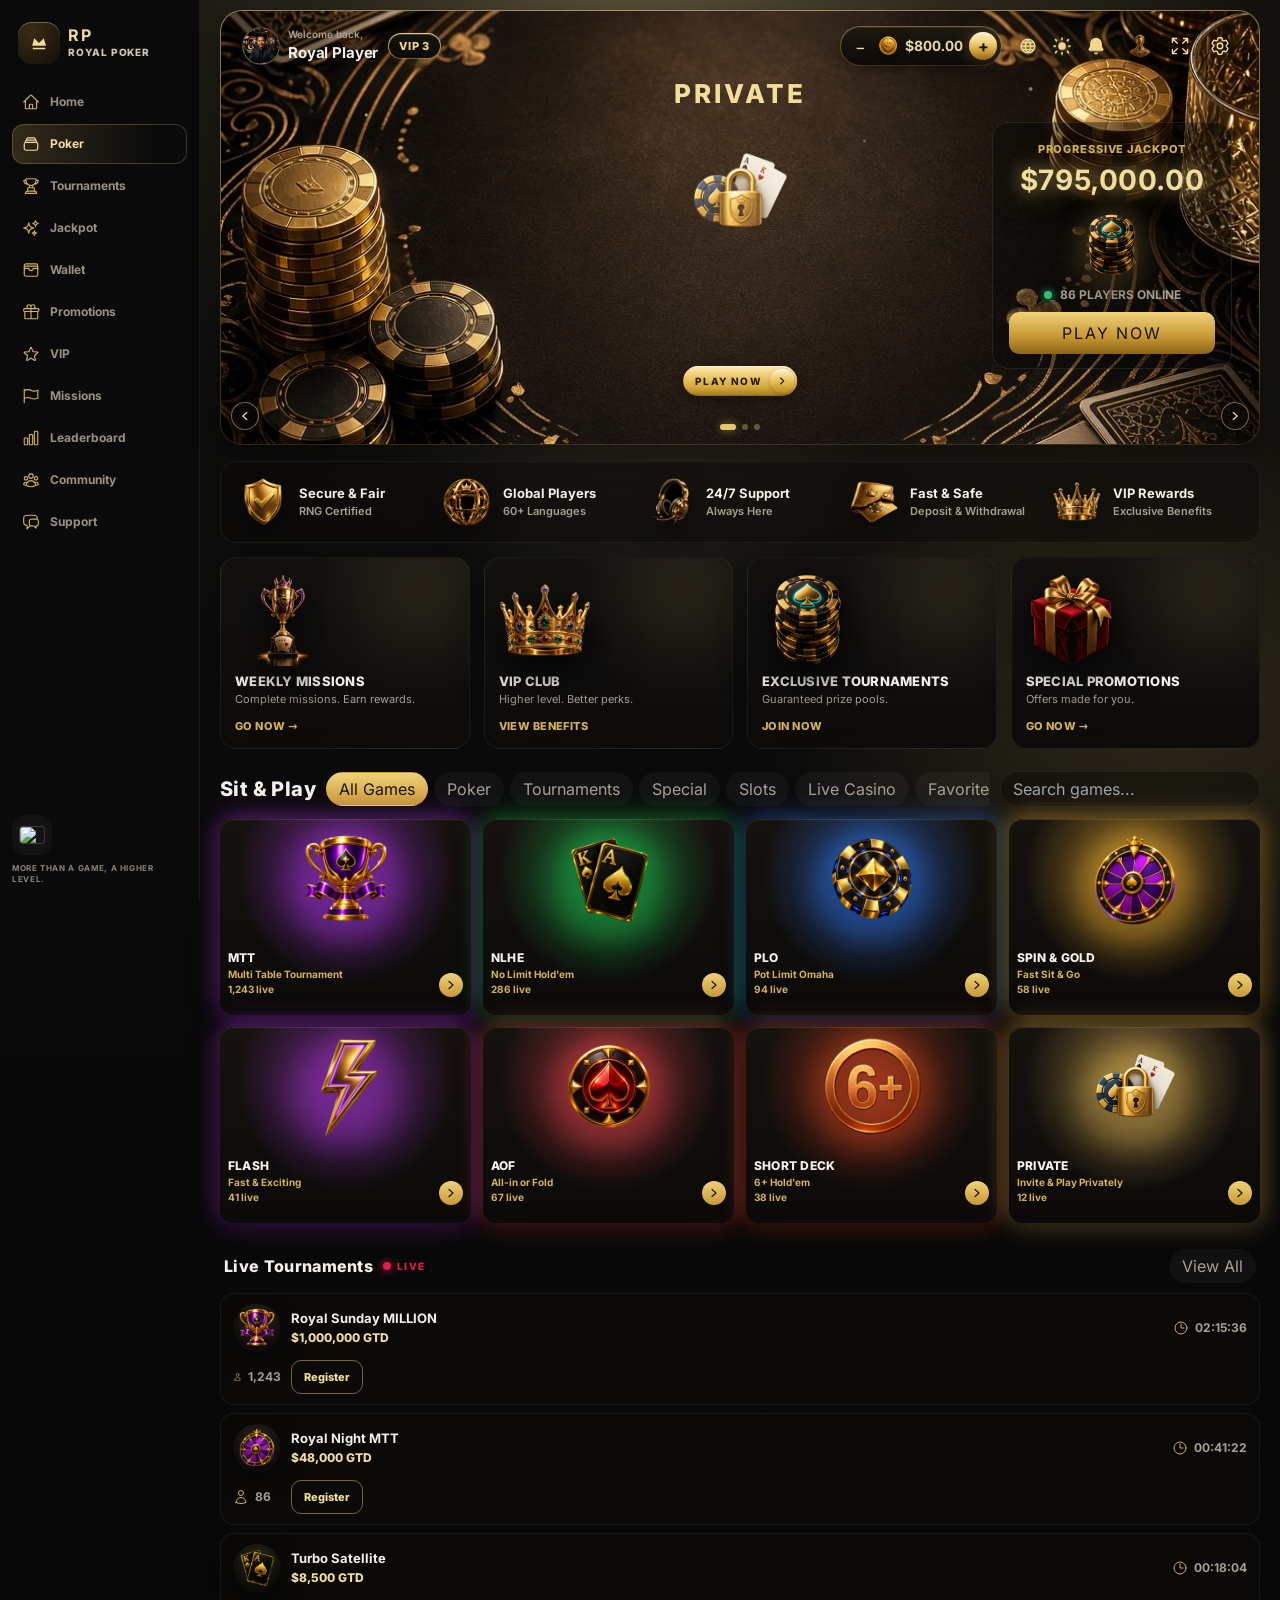
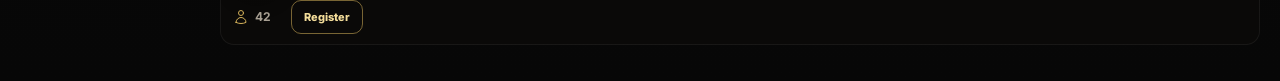
==== commit 3c71ba08: "Add the redesigned wallet overview to the shared preview. The preview now routes between the lobby a" ====
--- a/index.html
+++ b/index.html
@@ -3,15 +3,19 @@
   <head>
     <meta charset="UTF-8" />
     <meta name="viewport" content="width=device-width, initial-scale=1.0, viewport-fit=cover" />
-    <title>Royal Poker Lobby v2</title>
+    <title>Royal Poker — Lobby & Wallet</title>
     <link rel="icon" type="image/png" href="./favicon.png" />
     <script>
       document.documentElement.setAttribute("data-theme", "dark");
       document.documentElement.style.colorScheme = "dark";
+      // The shared preview reads better in English; a visitor's own pick still wins.
+      try {
+        if (!localStorage.getItem("royal-locale")) localStorage.setItem("royal-locale", "en");
+      } catch {}
     </script>
-    <script type="module" crossorigin src="./assets/index-NOeBAOFm.js"></script>
+    <script type="module" crossorigin src="./assets/index-C1INDzLX.js"></script>
     <link rel="modulepreload" crossorigin href="./assets/rolldown-runtime-hePW80VL.js">
-    <link rel="stylesheet" crossorigin href="./assets/index-DOsqKVK7.css">
+    <link rel="stylesheet" crossorigin href="./assets/index-CJh9sQD3.css">
   </head>
   <body>
     <div id="app"></div>
--- a/assets/index-CJh9sQD3.css
+++ b/assets/index-CJh9sQD3.css
@@ -0,0 +1 @@
+@font-face{font-family:Plus Jakarta Sans;font-style:normal;font-display:swap;font-weight:400;src:url([data-uri])format("woff2"),url([data-uri])format("woff");unicode-range:U+460-52F,U+1C80-1C8A,U+20B4,U+2DE0-2DFF,U+A640-A69F,U+FE2E-FE2F}@font-face{font-family:Plus Jakarta Sans;font-style:normal;font-display:swap;font-weight:400;src:url(./plus-jakarta-sans-vietnamese-400-normal-Cg2kxhWu.woff2)format("woff2"),url(./plus-jakarta-sans-vietnamese-400-normal-B8TCSmUq.woff)format("woff");unicode-range:U+102-103,U+110-111,U+128-129,U+168-169,U+1A0-1A1,U+1AF-1B0,U+300-301,U+303-304,U+308-309,U+323,U+329,U+1EA0-1EF9,U+20AB}@font-face{font-family:Plus Jakarta Sans;font-style:normal;font-display:swap;font-weight:400;src:url(./plus-jakarta-sans-latin-ext-400-normal-D127hM_v.woff2)format("woff2"),url(./plus-jakarta-sans-latin-ext-400-normal-2ppkqaOR.woff)format("woff");unicode-range:U+100-2BA,U+2BD-2C5,U+2C7-2CC,U+2CE-2D7,U+2DD-2FF,U+304,U+308,U+329,U+1D00-1DBF,U+1E00-1E9F,U+1EF2-1EFF,U+2020,U+20A0-20AB,U+20AD-20C0,U+2113,U+2C60-2C7F,U+A720-A7FF}@font-face{font-family:Plus Jakarta Sans;font-style:normal;font-display:swap;font-weight:400;src:url(./plus-jakarta-sans-latin-400-normal-Dhut76fR.woff2)format("woff2"),url(./plus-jakarta-sans-latin-400-normal-BDKaGhyp.woff)format("woff");unicode-range:U+??,U+131,U+152-153,U+2BB-2BC,U+2C6,U+2DA,U+2DC,U+304,U+308,U+329,U+2000-206F,U+20AC,U+2122,U+2191,U+2193,U+2212,U+2215,U+FEFF,U+FFFD}@font-face{font-family:Plus Jakarta Sans;font-style:normal;font-display:swap;font-weight:700;src:url([data-uri])format("woff2"),url([data-uri])format("woff");unicode-range:U+460-52F,U+1C80-1C8A,U+20B4,U+2DE0-2DFF,U+A640-A69F,U+FE2E-FE2F}@font-face{font-family:Plus Jakarta Sans;font-style:normal;font-display:swap;font-weight:700;src:url(./plus-jakarta-sans-vietnamese-700-normal-CV6qDkkj.woff2)format("woff2"),url(./plus-jakarta-sans-vietnamese-700-normal-BCh_uG_5.woff)format("woff");unicode-range:U+102-103,U+110-111,U+128-129,U+168-169,U+1A0-1A1,U+1AF-1B0,U+300-301,U+303-304,U+308-309,U+323,U+329,U+1EA0-1EF9,U+20AB}@font-face{font-family:Plus Jakarta Sans;font-style:normal;font-display:swap;font-weight:700;src:url(./plus-jakarta-sans-latin-ext-700-normal-BajbvANd.woff2)format("woff2"),url(./plus-jakarta-sans-latin-ext-700-normal-8-d-IyIQ.woff)format("woff");unicode-range:U+100-2BA,U+2BD-2C5,U+2C7-2CC,U+2CE-2D7,U+2DD-2FF,U+304,U+308,U+329,U+1D00-1DBF,U+1E00-1E9F,U+1EF2-1EFF,U+2020,U+20A0-20AB,U+20AD-20C0,U+2113,U+2C60-2C7F,U+A720-A7FF}@font-face{font-family:Plus Jakarta Sans;font-style:normal;font-display:swap;font-weight:700;src:url(./plus-jakarta-sans-latin-700-normal-CfpNZvy6.woff2)format("woff2"),url(./plus-jakarta-sans-latin-700-normal-DqEcQeE5.woff)format("woff");unicode-range:U+??,U+131,U+152-153,U+2BB-2BC,U+2C6,U+2DA,U+2DC,U+304,U+308,U+329,U+2000-206F,U+20AC,U+2122,U+2191,U+2193,U+2212,U+2215,U+FEFF,U+FFFD}@font-face{font-family:Plus Jakarta Sans;font-style:normal;font-display:swap;font-weight:800;src:url([data-uri])format("woff2"),url([data-uri])format("woff");unicode-range:U+460-52F,U+1C80-1C8A,U+20B4,U+2DE0-2DFF,U+A640-A69F,U+FE2E-FE2F}@font-face{font-family:Plus Jakarta Sans;font-style:normal;font-display:swap;font-weight:800;src:url(./plus-jakarta-sans-vietnamese-800-normal-CxbopLd3.woff2)format("woff2"),url(./plus-jakarta-sans-vietnamese-800-normal-BkoGl_sr.woff)format("woff");unicode-range:U+102-103,U+110-111,U+128-129,U+168-169,U+1A0-1A1,U+1AF-1B0,U+300-301,U+303-304,U+308-309,U+323,U+329,U+1EA0-1EF9,U+20AB}@font-face{font-family:Plus Jakarta Sans;font-style:normal;font-display:swap;font-weight:800;src:url(./plus-jakarta-sans-latin-ext-800-normal-B6BjB2Ju.woff2)format("woff2"),url(./plus-jakarta-sans-latin-ext-800-normal-BPkb-LBK.woff)format("woff");unicode-range:U+100-2BA,U+2BD-2C5,U+2C7-2CC,U+2CE-2D7,U+2DD-2FF,U+304,U+308,U+329,U+1D00-1DBF,U+1E00-1E9F,U+1EF2-1EFF,U+2020,U+20A0-20AB,U+20AD-20C0,U+2113,U+2C60-2C7F,U+A720-A7FF}@font-face{font-family:Plus Jakarta Sans;font-style:normal;font-display:swap;font-weight:800;src:url(./plus-jakarta-sans-latin-800-normal-CusIZhrK.woff2)format("woff2"),url(./plus-jakarta-sans-latin-800-normal-BRNHt2w0.woff)format("woff");unicode-range:U+??,U+131,U+152-153,U+2BB-2BC,U+2C6,U+2DA,U+2DC,U+304,U+308,U+329,U+2000-206F,U+20AC,U+2122,U+2191,U+2193,U+2212,U+2215,U+FEFF,U+FFFD}@font-face{font-family:Cinzel;font-style:normal;font-display:swap;font-weight:600;src:url(./cinzel-latin-ext-600-normal-BEFdM_VE.woff2)format("woff2"),url(./cinzel-latin-ext-600-normal-BY9Mq9iK.woff)format("woff");unicode-range:U+100-2BA,U+2BD-2C5,U+2C7-2CC,U+2CE-2D7,U+2DD-2FF,U+304,U+308,U+329,U+1D00-1DBF,U+1E00-1E9F,U+1EF2-1EFF,U+2020,U+20A0-20AB,U+20AD-20C0,U+2113,U+2C60-2C7F,U+A720-A7FF}@font-face{font-family:Cinzel;font-style:normal;font-display:swap;font-weight:600;src:url(./cinzel-latin-600-normal-Dd5YO2UX.woff2)format("woff2"),url(./cinzel-latin-600-normal-CH_LB4su.woff)format("woff");unicode-range:U+??,U+131,U+152-153,U+2BB-2BC,U+2C6,U+2DA,U+2DC,U+304,U+308,U+329,U+2000-206F,U+20AC,U+2122,U+2191,U+2193,U+2212,U+2215,U+FEFF,U+FFFD}@font-face{font-family:Cinzel;font-style:normal;font-display:swap;font-weight:700;src:url(./cinzel-latin-ext-700-normal-C24KFjuG.woff2)format("woff2"),url(./cinzel-latin-ext-700-normal-CORa-yIv.woff)format("woff");unicode-range:U+100-2BA,U+2BD-2C5,U+2C7-2CC,U+2CE-2D7,U+2DD-2FF,U+304,U+308,U+329,U+1D00-1DBF,U+1E00-1E9F,U+1EF2-1EFF,U+2020,U+20A0-20AB,U+20AD-20C0,U+2113,U+2C60-2C7F,U+A720-A7FF}@font-face{font-family:Cinzel;font-style:normal;font-display:swap;font-weight:700;src:url(./cinzel-latin-700-normal-Dkw14w9r.woff2)format("woff2"),url(./cinzel-latin-700-normal-C-gK7hA8.woff)format("woff");unicode-range:U+??,U+131,U+152-153,U+2BB-2BC,U+2C6,U+2DA,U+2DC,U+304,U+308,U+329,U+2000-206F,U+20AC,U+2122,U+2191,U+2193,U+2212,U+2215,U+FEFF,U+FFFD}@font-face{font-family:Inter;font-style:normal;font-display:swap;font-weight:400;src:url(./inter-cyrillic-ext-400-normal-BQZuk6qB.woff2)format("woff2"),url(./inter-cyrillic-ext-400-normal-DQukG94-.woff)format("woff");unicode-range:U+460-52F,U+1C80-1C8A,U+20B4,U+2DE0-2DFF,U+A640-A69F,U+FE2E-FE2F}@font-face{font-family:Inter;font-style:normal;font-display:swap;font-weight:400;src:url(./inter-cyrillic-400-normal-obahsSVq.woff2)format("woff2"),url(./inter-cyrillic-400-normal-HOLc17fK.woff)format("woff");unicode-range:U+301,U+400-45F,U+490-491,U+4B0-4B1,U+2116}@font-face{font-family:Inter;font-style:normal;font-display:swap;font-weight:400;src:url(./inter-greek-ext-400-normal-DGGRlc-M.woff2)format("woff2"),url(./inter-greek-ext-400-normal-KugGGMne.woff)format("woff");unicode-range:U+1F??}@font-face{font-family:Inter;font-style:normal;font-display:swap;font-weight:400;src:url(./inter-greek-400-normal-B4URO6DV.woff2)format("woff2"),url(./inter-greek-400-normal-q2sYcFCs.woff)format("woff");unicode-range:U+370-377,U+37A-37F,U+384-38A,U+38C,U+38E-3A1,U+3A3-3FF}@font-face{font-family:Inter;font-style:normal;font-display:swap;font-weight:400;src:url(./inter-vietnamese-400-normal-DMkecbls.woff2)format("woff2"),url(./inter-vietnamese-400-normal-Bbgyi5SW.woff)format("woff");unicode-range:U+102-103,U+110-111,U+128-129,U+168-169,U+1A0-1A1,U+1AF-1B0,U+300-301,U+303-304,U+308-309,U+323,U+329,U+1EA0-1EF9,U+20AB}@font-face{font-family:Inter;font-style:normal;font-display:swap;font-weight:400;src:url(./inter-latin-ext-400-normal-C1nco2VV.woff2)format("woff2"),url(./inter-latin-ext-400-normal-77YHD8bZ.woff)format("woff");unicode-range:U+100-2BA,U+2BD-2C5,U+2C7-2CC,U+2CE-2D7,U+2DD-2FF,U+304,U+308,U+329,U+1D00-1DBF,U+1E00-1E9F,U+1EF2-1EFF,U+2020,U+20A0-20AB,U+20AD-20C0,U+2113,U+2C60-2C7F,U+A720-A7FF}@font-face{font-family:Inter;font-style:normal;font-display:swap;font-weight:400;src:url(./inter-latin-400-normal-C38fXH4l.woff2)format("woff2"),url(./inter-latin-400-normal-CyCys3Eg.woff)format("woff");unicode-range:U+??,U+131,U+152-153,U+2BB-2BC,U+2C6,U+2DA,U+2DC,U+304,U+308,U+329,U+2000-206F,U+20AC,U+2122,U+2191,U+2193,U+2212,U+2215,U+FEFF,U+FFFD}@font-face{font-family:Inter;font-style:normal;font-display:swap;font-weight:600;src:url(./inter-cyrillic-ext-600-normal-Dfes3d0z.woff2)format("woff2"),url(./inter-cyrillic-ext-600-normal-Bcila6Z-.woff)format("woff");unicode-range:U+460-52F,U+1C80-1C8A,U+20B4,U+2DE0-2DFF,U+A640-A69F,U+FE2E-FE2F}@font-face{font-family:Inter;font-style:normal;font-display:swap;font-weight:600;src:url(./inter-cyrillic-600-normal-CWCymEST.woff2)format("woff2"),url(./inter-cyrillic-600-normal-4D_pXhcN.woff)format("woff");unicode-range:U+301,U+400-45F,U+490-491,U+4B0-4B1,U+2116}@font-face{font-family:Inter;font-style:normal;font-display:swap;font-weight:600;src:url(./inter-greek-ext-600-normal-DRtmH8MT.woff2)format("woff2"),url(./inter-greek-ext-600-normal-B8X0CLgF.woff)format("woff");unicode-range:U+1F??}@font-face{font-family:Inter;font-style:normal;font-display:swap;font-weight:600;src:url(./inter-greek-600-normal-plRanbMR.woff2)format("woff2"),url(./inter-greek-600-normal-BZpKdvQh.woff)format("woff");unicode-range:U+370-377,U+37A-37F,U+384-38A,U+38C,U+38E-3A1,U+3A3-3FF}@font-face{font-family:Inter;font-style:normal;font-display:swap;font-weight:600;src:url(./inter-vietnamese-600-normal-Cc8MFFhd.woff2)format("woff2"),url(./inter-vietnamese-600-normal-BuLX-rYi.woff)format("woff");unicode-range:U+102-103,U+110-111,U+128-129,U+168-169,U+1A0-1A1,U+1AF-1B0,U+300-301,U+303-304,U+308-309,U+323,U+329,U+1EA0-1EF9,U+20AB}@font-face{font-family:Inter;font-style:normal;font-display:swap;font-weight:600;src:url(./inter-latin-ext-600-normal-D2bJ5OIk.woff2)format("woff2"),url(./inter-latin-ext-600-normal-CIVaiw4L.woff)format("woff");unicode-range:U+100-2BA,U+2BD-2C5,U+2C7-2CC,U+2CE-2D7,U+2DD-2FF,U+304,U+308,U+329,U+1D00-1DBF,U+1E00-1E9F,U+1EF2-1EFF,U+2020,U+20A0-20AB,U+20AD-20C0,U+2113,U+2C60-2C7F,U+A720-A7FF}@font-face{font-family:Inter;font-style:normal;font-display:swap;font-weight:600;src:url(./inter-latin-600-normal-LgqL8muc.woff2)format("woff2"),url(./inter-latin-600-normal-CiBQ2DWP.woff)format("woff");unicode-range:U+??,U+131,U+152-153,U+2BB-2BC,U+2C6,U+2DA,U+2DC,U+304,U+308,U+329,U+2000-206F,U+20AC,U+2122,U+2191,U+2193,U+2212,U+2215,U+FEFF,U+FFFD}@font-face{font-family:Inter;font-style:normal;font-display:swap;font-weight:700;src:url(./inter-cyrillic-ext-700-normal-BjwYoWNd.woff2)format("woff2"),url(./inter-cyrillic-ext-700-normal-LO58E6JB.woff)format("woff");unicode-range:U+460-52F,U+1C80-1C8A,U+20B4,U+2DE0-2DFF,U+A640-A69F,U+FE2E-FE2F}@font-face{font-family:Inter;font-style:normal;font-display:swap;font-weight:700;src:url(./inter-cyrillic-700-normal-CjBOestx.woff2)format("woff2"),url(./inter-cyrillic-700-normal-DrXBdSj3.woff)format("woff");unicode-range:U+301,U+400-45F,U+490-491,U+4B0-4B1,U+2116}@font-face{font-family:Inter;font-style:normal;font-display:swap;font-weight:700;src:url(./inter-greek-ext-700-normal-qfdV9bQt.woff2)format("woff2"),url(./inter-greek-ext-700-normal-BoQ6DsYi.woff)format("woff");unicode-range:U+1F??}@font-face{font-family:Inter;font-style:normal;font-display:swap;font-weight:700;src:url(./inter-greek-700-normal-C3JjAnD8.woff2)format("woff2"),url(./inter-greek-700-normal-BUv2fZ6O.woff)format("woff");unicode-range:U+370-377,U+37A-37F,U+384-38A,U+38C,U+38E-3A1,U+3A3-3FF}@font-face{font-family:Inter;font-style:normal;font-display:swap;font-weight:700;src:url(./inter-vietnamese-700-normal-DlLaEgI2.woff2)format("woff2"),url(./inter-vietnamese-700-normal-BZaoP0fm.woff)format("woff");unicode-range:U+102-103,U+110-111,U+128-129,U+168-169,U+1A0-1A1,U+1AF-1B0,U+300-301,U+303-304,U+308-309,U+323,U+329,U+1EA0-1EF9,U+20AB}@font-face{font-family:Inter;font-style:normal;font-display:swap;font-weight:700;src:url(./inter-latin-ext-700-normal-Ca8adRJv.woff2)format("woff2"),url(./inter-latin-ext-700-normal-TidjK2hL.woff)format("woff");unicode-range:U+100-2BA,U+2BD-2C5,U+2C7-2CC,U+2CE-2D7,U+2DD-2FF,U+304,U+308,U+329,U+1D00-1DBF,U+1E00-1E9F,U+1EF2-1EFF,U+2020,U+20A0-20AB,U+20AD-20C0,U+2113,U+2C60-2C7F,U+A720-A7FF}@font-face{font-family:Inter;font-style:normal;font-display:swap;font-weight:700;src:url(./inter-latin-700-normal-Yt3aPRUw.woff2)format("woff2"),url(./inter-latin-700-normal-BLAVimhd.woff)format("woff");unicode-range:U+??,U+131,U+152-153,U+2BB-2BC,U+2C6,U+2DA,U+2DC,U+304,U+308,U+329,U+2000-206F,U+20AC,U+2122,U+2191,U+2193,U+2212,U+2215,U+FEFF,U+FFFD}@font-face{font-family:Inter;font-style:normal;font-display:swap;font-weight:800;src:url(./inter-cyrillic-ext-800-normal-BZOjs1Xv.woff2)format("woff2"),url(./inter-cyrillic-ext-800-normal-Ca-gJeZY.woff)format("woff");unicode-range:U+460-52F,U+1C80-1C8A,U+20B4,U+2DE0-2DFF,U+A640-A69F,U+FE2E-FE2F}@font-face{font-family:Inter;font-style:normal;font-display:swap;font-weight:800;src:url(./inter-cyrillic-800-normal-C7MGvYyJ.woff2)format("woff2"),url(./inter-cyrillic-800-normal-CCHyn08d.woff)format("woff");unicode-range:U+301,U+400-45F,U+490-491,U+4B0-4B1,U+2116}@font-face{font-family:Inter;font-style:normal;font-display:swap;font-weight:800;src:url(./inter-greek-ext-800-normal-B--PVpEC.woff2)format("woff2"),url(./inter-greek-ext-800-normal-DUe57HfS.woff)format("woff");unicode-range:U+1F??}@font-face{font-family:Inter;font-style:normal;font-display:swap;font-weight:800;src:url(./inter-greek-800-normal-CLIouy3y.woff2)format("woff2"),url(./inter-greek-800-normal-BU00tryP.woff)format("woff");unicode-range:U+370-377,U+37A-37F,U+384-38A,U+38C,U+38E-3A1,U+3A3-3FF}@font-face{font-family:Inter;font-style:normal;font-display:swap;font-weight:800;src:url(./inter-vietnamese-800-normal-Cm7tD1pz.woff2)format("woff2"),url(./inter-vietnamese-800-normal-DDlpr_Ee.woff)format("woff");unicode-range:U+102-103,U+110-111,U+128-129,U+168-169,U+1A0-1A1,U+1AF-1B0,U+300-301,U+303-304,U+308-309,U+323,U+329,U+1EA0-1EF9,U+20AB}@font-face{font-family:Inter;font-style:normal;font-display:swap;font-weight:800;src:url(./inter-latin-ext-800-normal-DZJjya6U.woff2)format("woff2"),url(./inter-latin-ext-800-normal-BOMpwxm3.woff)format("woff");unicode-range:U+100-2BA,U+2BD-2C5,U+2C7-2CC,U+2CE-2D7,U+2DD-2FF,U+304,U+308,U+329,U+1D00-1DBF,U+1E00-1E9F,U+1EF2-1EFF,U+2020,U+20A0-20AB,U+20AD-20C0,U+2113,U+2C60-2C7F,U+A720-A7FF}@font-face{font-family:Inter;font-style:normal;font-display:swap;font-weight:800;src:url(./inter-latin-800-normal-BYj_oED-.woff2)format("woff2"),url(./inter-latin-800-normal-D1mf63XC.woff)format("woff");unicode-range:U+??,U+131,U+152-153,U+2BB-2BC,U+2C6,U+2DA,U+2DC,U+304,U+308,U+329,U+2000-206F,U+20AC,U+2122,U+2191,U+2193,U+2212,U+2215,U+FEFF,U+FFFD}*,:before,:after,::backdrop{--tw-border-spacing-x:0;--tw-border-spacing-y:0;--tw-translate-x:0;--tw-translate-y:0;--tw-rotate:0;--tw-skew-x:0;--tw-skew-y:0;--tw-scale-x:1;--tw-scale-y:1;--tw-pan-x: ;--tw-pan-y: ;--tw-pinch-zoom: ;--tw-scroll-snap-strictness:proximity;--tw-gradient-from-position: ;--tw-gradient-via-position: ;--tw-gradient-to-position: ;--tw-ordinal: ;--tw-slashed-zero: ;--tw-numeric-figure: ;--tw-numeric-spacing: ;--tw-numeric-fraction: ;--tw-ring-inset: ;--tw-ring-offset-width:0px;--tw-ring-offset-color:#fff;--tw-ring-color:#3b82f680;--tw-ring-offset-shadow:0 0 #0000;--tw-ring-shadow:0 0 #0000;--tw-shadow:0 0 #0000;--tw-shadow-colored:0 0 #0000;--tw-blur: ;--tw-brightness: ;--tw-contrast: ;--tw-grayscale: ;--tw-hue-rotate: ;--tw-invert: ;--tw-saturate: ;--tw-sepia: ;--tw-drop-shadow: ;--tw-backdrop-blur: ;--tw-backdrop-brightness: ;--tw-backdrop-contrast: ;--tw-backdrop-grayscale: ;--tw-backdrop-hue-rotate: ;--tw-backdrop-invert: ;--tw-backdrop-opacity: ;--tw-backdrop-saturate: ;--tw-backdrop-sepia: ;--tw-contain-size: ;--tw-contain-layout: ;--tw-contain-paint: ;--tw-contain-style: }*,:before,:after{box-sizing:border-box;border:0 solid #e5e7eb}:before,:after{--tw-content:""}html,:host{-webkit-text-size-adjust:100%;tab-size:4;font-feature-settings:normal;font-variation-settings:normal;-webkit-tap-highlight-color:transparent;font-family:ui-sans-serif,system-ui,sans-serif,Apple Color Emoji,Segoe UI Emoji,Segoe UI Symbol,Noto Color Emoji;line-height:1.5}body{line-height:inherit;margin:0}hr{height:0;color:inherit;border-top-width:1px}abbr:where([title]){-webkit-text-decoration:underline dotted;text-decoration:underline dotted}h1,h2,h3,h4,h5,h6{font-size:inherit;font-weight:inherit}a{color:inherit;-webkit-text-decoration:inherit;text-decoration:inherit}b,strong{font-weight:bolder}code,kbd,samp,pre{font-feature-settings:normal;font-variation-settings:normal;font-family:JetBrains Mono Variable,JetBrains Mono,Fira Code,ui-monospace,monospace;font-size:1em}small{font-size:80%}sub,sup{vertical-align:baseline;font-size:75%;line-height:0;position:relative}sub{bottom:-.25em}sup{top:-.5em}table{text-indent:0;border-color:inherit;border-collapse:collapse}button,input,optgroup,select,textarea{font-feature-settings:inherit;font-variation-settings:inherit;font-family:inherit;font-size:100%;font-weight:inherit;line-height:inherit;letter-spacing:inherit;color:inherit;margin:0;padding:0}button,select{text-transform:none}button,input:where([type=button]),input:where([type=reset]),input:where([type=submit]){-webkit-appearance:button;background-color:#0000;background-image:none}:-moz-focusring{outline:auto}:-moz-ui-invalid{box-shadow:none}progress{vertical-align:baseline}::-webkit-inner-spin-button{height:auto}::-webkit-outer-spin-button{height:auto}[type=search]{-webkit-appearance:textfield;outline-offset:-2px}::-webkit-search-decoration{-webkit-appearance:none}::-webkit-file-upload-button{-webkit-appearance:button;font:inherit}summary{display:list-item}blockquote,dl,dd,h1,h2,h3,h4,h5,h6,hr,figure,p,pre{margin:0}fieldset{margin:0;padding:0}legend{padding:0}ol,ul,menu{margin:0;padding:0;list-style:none}dialog{padding:0}textarea{resize:vertical}input::-moz-placeholder{opacity:1;color:#9ca3af}textarea::-moz-placeholder{opacity:1;color:#9ca3af}input::placeholder,textarea::placeholder{opacity:1;color:#9ca3af}button,[role=button]{cursor:pointer}:disabled{cursor:default}img,svg,video,canvas,audio,iframe,embed,object{vertical-align:middle;display:block}img,video{max-width:100%;height:auto}[hidden]:where(:not([hidden=until-found])){display:none}.\!container{width:100%!important}.container{width:100%}@media (width>=640px){.\!container{max-width:640px!important}.container{max-width:640px}}@media (width>=768px){.\!container{max-width:768px!important}.container{max-width:768px}}@media (width>=1024px){.\!container{max-width:1024px!important}.container{max-width:1024px}}@media (width>=1280px){.\!container{max-width:1280px!important}.container{max-width:1280px}}@media (width>=1536px){.\!container{max-width:1536px!important}.container{max-width:1536px}}.sr-only{clip:rect(0, 0, 0, 0);white-space:nowrap;border-width:0;width:1px;height:1px;margin:-1px;padding:0;position:absolute;overflow:hidden}.pointer-events-none{pointer-events:none}.pointer-events-auto{pointer-events:auto}.\!visible{visibility:visible!important}.visible{visibility:visible}.collapse{visibility:collapse}.static{position:static}.fixed{position:fixed}.absolute{position:absolute}.relative{position:relative}.sticky{position:sticky}.inset-0{inset:0}.inset-2{inset:.5rem}.inset-\[-10px\]{inset:-10px}.inset-\[4px\]{inset:4px}.inset-x-0{left:0;right:0}.inset-x-3{left:.75rem;right:.75rem}.inset-x-8{left:2rem;right:2rem}.inset-y-0{top:0;bottom:0}.-bottom-0\.5{bottom:-.125rem}.-bottom-1{bottom:-.25rem}.-bottom-2{bottom:-.5rem}.-left-2{left:-.5rem}.-right-1\.5{right:-.375rem}.-right-2{right:-.5rem}.-right-32{right:-8rem}.-right-4{right:-1rem}.-right-5{right:-1.25rem}.-top-1{top:-.25rem}.-top-32{top:-8rem}.-top-8{top:-2rem}.bottom-0{bottom:0}.bottom-4{bottom:1rem}.bottom-full{bottom:100%}.left-0{left:0}.left-0\.5{left:.125rem}.left-1\/2{left:50%}.left-3{left:.75rem}.right-0{right:0}.right-3{right:.75rem}.right-4{right:1rem}.right-\[15px\]{right:15px}.top-0{top:0}.top-0\.5{top:.125rem}.top-1{top:.25rem}.top-1\/2{top:50%}.top-10{top:2.5rem}.top-12{top:3rem}.top-2{top:.5rem}.top-3{top:.75rem}.top-4{top:1rem}.top-5{top:1.25rem}.top-\[25px\]{top:25px}.isolate{isolation:isolate}.-z-10{z-index:-10}.z-0{z-index:0}.z-10{z-index:10}.z-20{z-index:20}.z-30{z-index:30}.z-40{z-index:40}.z-50{z-index:50}.z-\[100000\]{z-index:100000}.z-\[1000\]{z-index:1000}.z-\[100\]{z-index:100}.z-\[10\]{z-index:10}.z-\[1100\]{z-index:1100}.z-\[110\]{z-index:110}.z-\[1200\]{z-index:1200}.z-\[120\]{z-index:120}.z-\[130\]{z-index:130}.z-\[145\]{z-index:145}.z-\[15\]{z-index:15}.z-\[1900\]{z-index:1900}.z-\[200\]{z-index:200}.z-\[240\]{z-index:240}.z-\[25\]{z-index:25}.z-\[2600\]{z-index:2600}.z-\[2700\]{z-index:2700}.z-\[3000\]{z-index:3000}.z-\[31\]{z-index:31}.z-\[35\]{z-index:35}.z-\[50\]{z-index:50}.z-\[60\]{z-index:60}.z-\[61\]{z-index:61}.z-\[70\]{z-index:70}.order-first{order:-9999}.col-span-2{grid-column:span 2/span 2}.m-0{margin:0}.-mx-3{margin-left:-.75rem;margin-right:-.75rem}.mx-0\.5{margin-left:.125rem;margin-right:.125rem}.mx-4{margin-left:1rem;margin-right:1rem}.mx-auto{margin-left:auto;margin-right:auto}.my-1{margin-top:.25rem;margin-bottom:.25rem}.my-5{margin-top:1.25rem;margin-bottom:1.25rem}.-ml-1{margin-left:-.25rem}.-ml-3{margin-left:-.75rem}.-mr-2{margin-right:-.5rem}.-mr-3{margin-right:-.75rem}.-mt-2{margin-top:-.5rem}.-mt-3{margin-top:-.75rem}.-mt-\[12px\]{margin-top:-12px}.mb-0\.5{margin-bottom:.125rem}.mb-1{margin-bottom:.25rem}.mb-1\.5{margin-bottom:.375rem}.mb-2{margin-bottom:.5rem}.mb-3{margin-bottom:.75rem}.mb-4{margin-bottom:1rem}.mb-5{margin-bottom:1.25rem}.mb-6{margin-bottom:1.5rem}.ml-1{margin-left:.25rem}.ml-2{margin-left:.5rem}.ml-3{margin-left:.75rem}.ml-auto{margin-left:auto}.mr-0\.5{margin-right:.125rem}.mr-\[2px\]{margin-right:2px}.mt-0{margin-top:0}.mt-0\.5{margin-top:.125rem}.mt-1{margin-top:.25rem}.mt-1\.5{margin-top:.375rem}.mt-2{margin-top:.5rem}.mt-2\.5{margin-top:.625rem}.mt-3{margin-top:.75rem}.mt-4{margin-top:1rem}.mt-5{margin-top:1.25rem}.mt-6{margin-top:1.5rem}.mt-8{margin-top:2rem}.mt-\[1px\]{margin-top:1px}.mt-auto{margin-top:auto}.line-clamp-2{-webkit-line-clamp:2;-webkit-box-orient:vertical;display:-webkit-box;overflow:hidden}.line-clamp-3{-webkit-line-clamp:3;-webkit-box-orient:vertical;display:-webkit-box;overflow:hidden}.block{display:block}.inline-block{display:inline-block}.inline{display:inline}.flex{display:flex}.inline-flex{display:inline-flex}.\!table{display:table!important}.table{display:table}.grid{display:grid}.contents{display:contents}.hidden{display:none}.aspect-square{aspect-ratio:1}.h-0{height:0}.h-0\.5{height:.125rem}.h-1{height:.25rem}.h-1\.5{height:.375rem}.h-10{height:2.5rem}.h-11{height:2.75rem}.h-12{height:3rem}.h-14{height:3.5rem}.h-16{height:4rem}.h-2{height:.5rem}.h-2\.5{height:.625rem}.h-20{height:5rem}.h-24{height:6rem}.h-28{height:7rem}.h-3{height:.75rem}.h-3\.5{height:.875rem}.h-36{height:9rem}.h-4{height:1rem}.h-48{height:12rem}.h-5{height:1.25rem}.h-6{height:1.5rem}.h-7{height:1.75rem}.h-8{height:2rem}.h-9{height:2.25rem}.h-96{height:24rem}.h-\[1\.5em\]{height:1.5em}.h-\[12px\]{height:12px}.h-\[15px\]{height:15px}.h-\[160px\]{height:160px}.h-\[180px\]{height:180px}.h-\[18px\]{height:18px}.h-\[20px\]{height:20px}.h-\[22px\]{height:22px}.h-\[240px\]{height:240px}.h-\[36px\]{height:36px}.h-\[3px\]{height:3px}.h-\[48px\]{height:48px}.h-\[52px\]{height:52px}.h-\[76px\]{height:76px}.h-auto{height:auto}.h-full{height:100%}.h-px{height:1px}.h-screen{height:100vh}.max-h-40{max-height:10rem}.max-h-64{max-height:16rem}.max-h-72{max-height:18rem}.max-h-8{max-height:2rem}.max-h-\[280px\]{max-height:280px}.min-h-0{min-height:0}.min-h-11{min-height:2.75rem}.min-h-32{min-height:8rem}.min-h-9{min-height:2.25rem}.min-h-\[128px\]{min-height:128px}.min-h-\[150px\]{min-height:150px}.min-h-\[214px\]{min-height:214px}.min-h-\[52px\]{min-height:52px}.min-h-\[56px\]{min-height:56px}.min-h-\[74px\]{min-height:74px}.min-h-\[76px\]{min-height:76px}.min-h-\[86px\]{min-height:86px}.min-h-\[88px\]{min-height:88px}.min-h-screen{min-height:100vh}.w-1{width:.25rem}.w-1\.5{width:.375rem}.w-10{width:2.5rem}.w-11{width:2.75rem}.w-12{width:3rem}.w-14{width:3.5rem}.w-16{width:4rem}.w-2{width:.5rem}.w-2\.5{width:.625rem}.w-2\/5{width:40%}.w-20{width:5rem}.w-24{width:6rem}.w-28{width:7rem}.w-3{width:.75rem}.w-3\.5{width:.875rem}.w-3\/5{width:60%}.w-4{width:1rem}.w-48{width:12rem}.w-5{width:1.25rem}.w-56{width:14rem}.w-6{width:1.5rem}.w-64{width:16rem}.w-7{width:1.75rem}.w-72{width:18rem}.w-8{width:2rem}.w-9{width:2.25rem}.w-96{width:24rem}.w-\[118px\]{width:118px}.w-\[21px\]{width:21px}.w-\[22px\]{width:22px}.w-\[240px\]{width:240px}.w-\[26px\]{width:26px}.w-\[34px\]{width:34px}.w-\[360px\]{width:360px}.w-\[38\%\]{width:38%}.w-\[54\%\]{width:54%}.w-\[76px\]{width:76px}.w-\[80px\]{width:80px}.w-\[calc\(100vw-2rem\)\]{width:calc(100vw - 2rem)}.w-auto{width:auto}.w-fit{width:fit-content}.w-full{width:100%}.w-screen{width:100vw}.min-w-0{min-width:0}.min-w-10{min-width:2.5rem}.min-w-11{min-width:2.75rem}.min-w-\[210px\]{min-width:210px}.min-w-\[3\.25rem\]{min-width:3.25rem}.min-w-\[32px\]{min-width:32px}.min-w-\[6\.5rem\]{min-width:6.5rem}.min-w-\[60px\]{min-width:60px}.min-w-\[920px\]{min-width:920px}.min-w-full{min-width:100%}.max-w-10{max-width:2.5rem}.max-w-2xl{max-width:42rem}.max-w-3xl{max-width:48rem}.max-w-4xl{max-width:56rem}.max-w-6xl{max-width:72rem}.max-w-\[11rem\]{max-width:11rem}.max-w-\[1200px\]{max-width:1200px}.max-w-\[156px\]{max-width:156px}.max-w-\[22ch\]{max-width:22ch}.max-w-\[230px\]{max-width:230px}.max-w-\[430px\]{max-width:430px}.max-w-\[460px\]{max-width:460px}.max-w-\[58\%\]{max-width:58%}.max-w-\[80vw\]{max-width:80vw}.max-w-\[min\(82vw\,560px\)\]{max-width:min(82vw,560px)}.max-w-full{max-width:100%}.max-w-lg{max-width:32rem}.max-w-md{max-width:28rem}.max-w-none{max-width:none}.max-w-sm{max-width:24rem}.max-w-xl{max-width:36rem}.max-w-xs{max-width:20rem}.flex-1{flex:1}.flex-shrink{flex-shrink:1}.flex-shrink-0,.shrink-0{flex-shrink:0}.grow{flex-grow:1}.table-fixed{table-layout:fixed}.border-collapse{border-collapse:collapse}.border-separate{border-collapse:separate}.border-spacing-0{--tw-border-spacing-x:0px;--tw-border-spacing-y:0px;border-spacing:var(--tw-border-spacing-x) var(--tw-border-spacing-y)}.-translate-x-1\/2{--tw-translate-x:-50%;transform:translate(var(--tw-translate-x), var(--tw-translate-y)) rotate(var(--tw-rotate)) skewX(var(--tw-skew-x)) skewY(var(--tw-skew-y)) scaleX(var(--tw-scale-x)) scaleY(var(--tw-scale-y))}.-translate-x-full{--tw-translate-x:-100%;transform:translate(var(--tw-translate-x), var(--tw-translate-y)) rotate(var(--tw-rotate)) skewX(var(--tw-skew-x)) skewY(var(--tw-skew-y)) scaleX(var(--tw-scale-x)) scaleY(var(--tw-scale-y))}.-translate-y-1\/2{--tw-translate-y:-50%;transform:translate(var(--tw-translate-x), var(--tw-translate-y)) rotate(var(--tw-rotate)) skewX(var(--tw-skew-x)) skewY(var(--tw-skew-y)) scaleX(var(--tw-scale-x)) scaleY(var(--tw-scale-y))}.translate-x-5{--tw-translate-x:1.25rem;transform:translate(var(--tw-translate-x), var(--tw-translate-y)) rotate(var(--tw-rotate)) skewX(var(--tw-skew-x)) skewY(var(--tw-skew-y)) scaleX(var(--tw-scale-x)) scaleY(var(--tw-scale-y))}.translate-y-1{--tw-translate-y:.25rem;transform:translate(var(--tw-translate-x), var(--tw-translate-y)) rotate(var(--tw-rotate)) skewX(var(--tw-skew-x)) skewY(var(--tw-skew-y)) scaleX(var(--tw-scale-x)) scaleY(var(--tw-scale-y))}.-rotate-90{--tw-rotate:-90deg;transform:translate(var(--tw-translate-x), var(--tw-translate-y)) rotate(var(--tw-rotate)) skewX(var(--tw-skew-x)) skewY(var(--tw-skew-y)) scaleX(var(--tw-scale-x)) scaleY(var(--tw-scale-y))}.-rotate-\[10deg\]{--tw-rotate:-10deg;transform:translate(var(--tw-translate-x), var(--tw-translate-y)) rotate(var(--tw-rotate)) skewX(var(--tw-skew-x)) skewY(var(--tw-skew-y)) scaleX(var(--tw-scale-x)) scaleY(var(--tw-scale-y))}.-rotate-\[14deg\]{--tw-rotate:-14deg;transform:translate(var(--tw-translate-x), var(--tw-translate-y)) rotate(var(--tw-rotate)) skewX(var(--tw-skew-x)) skewY(var(--tw-skew-y)) scaleX(var(--tw-scale-x)) scaleY(var(--tw-scale-y))}.-rotate-\[4deg\]{--tw-rotate:-4deg;transform:translate(var(--tw-translate-x), var(--tw-translate-y)) rotate(var(--tw-rotate)) skewX(var(--tw-skew-x)) skewY(var(--tw-skew-y)) scaleX(var(--tw-scale-x)) scaleY(var(--tw-scale-y))}.rotate-180{--tw-rotate:180deg;transform:translate(var(--tw-translate-x), var(--tw-translate-y)) rotate(var(--tw-rotate)) skewX(var(--tw-skew-x)) skewY(var(--tw-skew-y)) scaleX(var(--tw-scale-x)) scaleY(var(--tw-scale-y))}.rotate-\[10deg\]{--tw-rotate:10deg;transform:translate(var(--tw-translate-x), var(--tw-translate-y)) rotate(var(--tw-rotate)) skewX(var(--tw-skew-x)) skewY(var(--tw-skew-y)) scaleX(var(--tw-scale-x)) scaleY(var(--tw-scale-y))}.scale-\[1\.05\]{--tw-scale-x:1.05;--tw-scale-y:1.05;transform:translate(var(--tw-translate-x), var(--tw-translate-y)) rotate(var(--tw-rotate)) skewX(var(--tw-skew-x)) skewY(var(--tw-skew-y)) scaleX(var(--tw-scale-x)) scaleY(var(--tw-scale-y))}.scale-\[1\.06\]{--tw-scale-x:1.06;--tw-scale-y:1.06;transform:translate(var(--tw-translate-x), var(--tw-translate-y)) rotate(var(--tw-rotate)) skewX(var(--tw-skew-x)) skewY(var(--tw-skew-y)) scaleX(var(--tw-scale-x)) scaleY(var(--tw-scale-y))}.transform{transform:translate(var(--tw-translate-x), var(--tw-translate-y)) rotate(var(--tw-rotate)) skewX(var(--tw-skew-x)) skewY(var(--tw-skew-y)) scaleX(var(--tw-scale-x)) scaleY(var(--tw-scale-y))}@keyframes bounce{0%,to{animation-timing-function:cubic-bezier(.8,0,1,1);transform:translateY(-25%)}50%{animation-timing-function:cubic-bezier(0,0,.2,1);transform:none}}.animate-bounce{animation:1s infinite bounce}@keyframes pulse{50%{opacity:.5}}.animate-pulse{animation:2s cubic-bezier(.4,0,.6,1) infinite pulse}@keyframes ring-pulse{0%,to{box-shadow:0 0 #f5c51866}50%{box-shadow:0 0 0 6px #f5c51800}}.animate-ring-pulse{animation:.8s ease-in-out infinite ring-pulse}@keyframes shimmer{0%{background-position:-200% 0}to{background-position:200% 0}}.animate-shimmer{animation:1.5s ease-in-out infinite shimmer}@keyframes spin{to{transform:rotate(360deg)}}.animate-spin{animation:1s linear infinite spin}.cursor-default{cursor:default}.cursor-not-allowed{cursor:not-allowed}.cursor-pointer{cursor:pointer}.select-none{-webkit-user-select:none;user-select:none}.resize-none{resize:none}.resize{resize:both}.snap-x{scroll-snap-type:x var(--tw-scroll-snap-strictness)}.snap-mandatory{--tw-scroll-snap-strictness:mandatory}.snap-center{scroll-snap-align:center}.scroll-mt-4{scroll-margin-top:1rem}.grid-cols-1{grid-template-columns:repeat(1,minmax(0,1fr))}.grid-cols-2{grid-template-columns:repeat(2,minmax(0,1fr))}.grid-cols-3{grid-template-columns:repeat(3,minmax(0,1fr))}.grid-cols-4{grid-template-columns:repeat(4,minmax(0,1fr))}.grid-cols-\[170px_180px_minmax\(0\,1fr\)_90px_110px\]{grid-template-columns:170px 180px minmax(0,1fr) 90px 110px}.grid-cols-\[42px_minmax\(0\,1fr\)_auto\]{grid-template-columns:42px minmax(0,1fr) auto}.grid-cols-\[46px_minmax\(0\,1fr\)_100px\]{grid-template-columns:46px minmax(0,1fr) 100px}.grid-cols-\[58px_minmax\(0\,1fr\)_76px\]{grid-template-columns:58px minmax(0,1fr) 76px}.grid-cols-\[60px_minmax\(0\,1fr\)_140px\]{grid-template-columns:60px minmax(0,1fr) 140px}.grid-cols-\[minmax\(0\,1fr\)_auto\]{grid-template-columns:minmax(0,1fr) auto}.grid-cols-\[minmax\(80px\,1fr\)_56px_56px_72px\]{grid-template-columns:minmax(80px,1fr) 56px 56px 72px}.grid-rows-2{grid-template-rows:repeat(2,minmax(0,1fr))}.flex-row{flex-direction:row}.flex-col{flex-direction:column}.flex-col-reverse{flex-direction:column-reverse}.flex-wrap{flex-wrap:wrap}.place-items-center{place-items:center}.items-start{align-items:flex-start}.items-end{align-items:flex-end}.items-center{align-items:center}.justify-end{justify-content:flex-end}.justify-center{justify-content:center}.justify-between{justify-content:space-between}.gap-0{gap:0}.gap-0\.5{gap:.125rem}.gap-1{gap:.25rem}.gap-1\.5{gap:.375rem}.gap-2{gap:.5rem}.gap-2\.5{gap:.625rem}.gap-3{gap:.75rem}.gap-3\.5{gap:.875rem}.gap-4{gap:1rem}.gap-5{gap:1.25rem}.gap-6{gap:1.5rem}.gap-\[1px\]{gap:1px}.gap-\[2px\]{gap:2px}.gap-\[3px\]{gap:3px}.gap-px{gap:1px}.gap-x-2{-moz-column-gap:.5rem;column-gap:.5rem}.gap-x-3{-moz-column-gap:.75rem;column-gap:.75rem}.gap-x-4{-moz-column-gap:1rem;column-gap:1rem}.gap-y-1{row-gap:.25rem}.space-y-0>:not([hidden])~:not([hidden]){--tw-space-y-reverse:0;margin-top:calc(0px * calc(1 - var(--tw-space-y-reverse)));margin-bottom:calc(0px * var(--tw-space-y-reverse))}.space-y-1>:not([hidden])~:not([hidden]){--tw-space-y-reverse:0;margin-top:calc(.25rem * calc(1 - var(--tw-space-y-reverse)));margin-bottom:calc(.25rem * var(--tw-space-y-reverse))}.space-y-1\.5>:not([hidden])~:not([hidden]){--tw-space-y-reverse:0;margin-top:calc(.375rem * calc(1 - var(--tw-space-y-reverse)));margin-bottom:calc(.375rem * var(--tw-space-y-reverse))}.space-y-2>:not([hidden])~:not([hidden]){--tw-space-y-reverse:0;margin-top:calc(.5rem * calc(1 - var(--tw-space-y-reverse)));margin-bottom:calc(.5rem * var(--tw-space-y-reverse))}.space-y-2\.5>:not([hidden])~:not([hidden]){--tw-space-y-reverse:0;margin-top:calc(.625rem * calc(1 - var(--tw-space-y-reverse)));margin-bottom:calc(.625rem * var(--tw-space-y-reverse))}.space-y-3>:not([hidden])~:not([hidden]){--tw-space-y-reverse:0;margin-top:calc(.75rem * calc(1 - var(--tw-space-y-reverse)));margin-bottom:calc(.75rem * var(--tw-space-y-reverse))}.space-y-3\.5>:not([hidden])~:not([hidden]){--tw-space-y-reverse:0;margin-top:calc(.875rem * calc(1 - var(--tw-space-y-reverse)));margin-bottom:calc(.875rem * var(--tw-space-y-reverse))}.space-y-4>:not([hidden])~:not([hidden]){--tw-space-y-reverse:0;margin-top:calc(1rem * calc(1 - var(--tw-space-y-reverse)));margin-bottom:calc(1rem * var(--tw-space-y-reverse))}.space-y-5>:not([hidden])~:not([hidden]){--tw-space-y-reverse:0;margin-top:calc(1.25rem * calc(1 - var(--tw-space-y-reverse)));margin-bottom:calc(1.25rem * var(--tw-space-y-reverse))}.space-y-6>:not([hidden])~:not([hidden]){--tw-space-y-reverse:0;margin-top:calc(1.5rem * calc(1 - var(--tw-space-y-reverse)));margin-bottom:calc(1.5rem * var(--tw-space-y-reverse))}.divide-y>:not([hidden])~:not([hidden]){--tw-divide-y-reverse:0;border-top-width:calc(1px * calc(1 - var(--tw-divide-y-reverse)));border-bottom-width:calc(1px * var(--tw-divide-y-reverse))}.divide-white\/\[0\.06\]>:not([hidden])~:not([hidden]){border-color:#ffffff0f}.divide-white\/\[0\.07\]>:not([hidden])~:not([hidden]){border-color:#ffffff12}.self-start{align-self:flex-start}.self-end{align-self:flex-end}.self-center{align-self:center}.justify-self-start{justify-self:start}.overflow-auto{overflow:auto}.overflow-hidden{overflow:hidden}.overflow-visible{overflow:visible}.overflow-x-auto{overflow-x:auto}.overflow-y-auto{overflow-y:auto}.truncate{text-overflow:ellipsis;white-space:nowrap;overflow:hidden}.whitespace-normal{white-space:normal}.whitespace-nowrap{white-space:nowrap}.whitespace-pre-line{white-space:pre-line}.whitespace-pre-wrap{white-space:pre-wrap}.text-wrap{text-wrap:wrap}.break-words{overflow-wrap:break-word}.break-all{word-break:break-all}.rounded{border-radius:.25rem}.rounded-2xl{border-radius:1rem}.rounded-3xl{border-radius:1.5rem}.rounded-\[10px\]{border-radius:10px}.rounded-\[12px\]{border-radius:12px}.rounded-\[14px\]{border-radius:14px}.rounded-\[16px\]{border-radius:16px}.rounded-\[18px\]{border-radius:18px}.rounded-\[20px\]{border-radius:20px}.rounded-\[22px\]{border-radius:22px}.rounded-\[24px\]{border-radius:24px}.rounded-\[2px\]{border-radius:2px}.rounded-\[30px\]{border-radius:30px}.rounded-\[3px\]{border-radius:3px}.rounded-\[4px\]{border-radius:4px}.rounded-\[7px\]{border-radius:7px}.rounded-\[8px\]{border-radius:8px}.rounded-\[9px\]{border-radius:9px}.rounded-full{border-radius:9999px}.rounded-lg{border-radius:.5rem}.rounded-md{border-radius:.375rem}.rounded-royal{border-radius:12px}.rounded-royal-lg{border-radius:20px}.rounded-royal-md{border-radius:16px}.rounded-royal-xs{border-radius:8px}.rounded-xl{border-radius:.75rem}.rounded-b-xl{border-bottom-right-radius:.75rem;border-bottom-left-radius:.75rem}.rounded-t{border-top-left-radius:.25rem;border-top-right-radius:.25rem}.border{border-width:1px}.border-0{border-width:0}.border-2{border-width:2px}.border-4{border-width:4px}.border-\[10px\]{border-width:10px}.border-y{border-top-width:1px;border-bottom-width:1px}.border-b{border-bottom-width:1px}.border-r{border-right-width:1px}.border-t{border-top-width:1px}.border-dashed{border-style:dashed}.border-\[\#090704\]{--tw-border-opacity:1;border-color:rgb(9 7 4/var(--tw-border-opacity,1))}.border-\[\#0c1e22\]{--tw-border-opacity:1;border-color:rgb(12 30 34/var(--tw-border-opacity,1))}.border-\[\#0d1424\]{--tw-border-opacity:1;border-color:rgb(13 20 36/var(--tw-border-opacity,1))}.border-\[\#10203c\]{--tw-border-opacity:1;border-color:rgb(16 32 60/var(--tw-border-opacity,1))}.border-\[\#10B981\]{--tw-border-opacity:1;border-color:rgb(16 185 129/var(--tw-border-opacity,1))}.border-\[\#10B981\]\/10{border-color:#10b9811a}.border-\[\#191d27\]{--tw-border-opacity:1;border-color:rgb(25 29 39/var(--tw-border-opacity,1))}.border-\[\#1e2433\]{--tw-border-opacity:1;border-color:rgb(30 36 51/var(--tw-border-opacity,1))}.border-\[\#1f6fff\]\/25{border-color:#1f6fff40}.border-\[\#3a2d14\]{--tw-border-opacity:1;border-color:rgb(58 45 20/var(--tw-border-opacity,1))}.border-\[\#f5c518\]\/20{border-color:#f5c51833}.border-amber-200\/10{border-color:#fde68a1a}.border-amber-300\/15{border-color:#fcd34d26}.border-amber-300\/20{border-color:#fcd34d33}.border-amber-300\/25{border-color:#fcd34d40}.border-amber-300\/35{border-color:#fcd34d59}.border-amber-300\/40{border-color:#fcd34d66}.border-amber-300\/50{border-color:#fcd34d80}.border-amber-300\/55{border-color:#fcd34d8c}.border-amber-300\/60{border-color:#fcd34d99}.border-amber-300\/80{border-color:#fcd34dcc}.border-amber-400\/10{border-color:#fbbf241a}.border-amber-400\/15{border-color:#fbbf2426}.border-amber-400\/20{border-color:#fbbf2433}.border-amber-400\/25{border-color:#fbbf2440}.border-amber-400\/30{border-color:#fbbf244d}.border-amber-400\/40{border-color:#fbbf2466}.border-amber-500\/20{border-color:#f59e0b33}.border-amber-500\/25{border-color:#f59e0b40}.border-black{--tw-border-opacity:1;border-color:rgb(0 0 0/var(--tw-border-opacity,1))}.border-blue-300\/15{border-color:#93c5fd26}.border-blue-300\/20{border-color:#93c5fd33}.border-blue-300\/25{border-color:#93c5fd40}.border-blue-300\/\[0\.15\]{border-color:#93c5fd26}.border-blue-400\/10{border-color:#60a5fa1a}.border-blue-400\/20{border-color:#60a5fa33}.border-blue-500\/20{border-color:#3b82f633}.border-current{border-color:currentColor}.border-cyan-300\/20{border-color:#67e8f933}.border-cyan-300\/25{border-color:#67e8f940}.border-cyan-300\/35{border-color:#67e8f959}.border-cyan-400\/10{border-color:#22d3ee1a}.border-emerald-300\/15{border-color:#6ee7b726}.border-emerald-300\/20{border-color:#6ee7b733}.border-emerald-300\/25{border-color:#6ee7b740}.border-emerald-300\/35{border-color:#6ee7b759}.border-emerald-300\/\[0\.15\]{border-color:#6ee7b726}.border-emerald-400{--tw-border-opacity:1;border-color:rgb(52 211 153/var(--tw-border-opacity,1))}.border-emerald-400\/10{border-color:#34d3991a}.border-emerald-400\/15{border-color:#34d39926}.border-emerald-400\/20{border-color:#34d39933}.border-emerald-400\/25{border-color:#34d39940}.border-emerald-400\/30{border-color:#34d3994d}.border-emerald-400\/45{border-color:#34d39973}.border-emerald-500\/20{border-color:#10b98133}.border-gold-200\/80{border-color:#ffe58acc}.border-gold-300{--tw-border-opacity:1;border-color:rgb(255 210 77/var(--tw-border-opacity,1))}.border-gold-300\/10{border-color:#ffd24d1a}.border-gold-300\/15{border-color:#ffd24d26}.border-gold-300\/20{border-color:#ffd24d33}.border-gold-300\/25{border-color:#ffd24d40}.border-gold-300\/30{border-color:#ffd24d4d}.border-gold-300\/35{border-color:#ffd24d59}.border-gold-300\/\[0\.15\]{border-color:#ffd24d26}.border-gold-400\/10{border-color:#f5c5181a}.border-gold-400\/15{border-color:#f5c51826}.border-gold-400\/20{border-color:#f5c51833}.border-gold-400\/25{border-color:#f5c51840}.border-gold-400\/30{border-color:#f5c5184d}.border-gold-400\/35{border-color:#f5c51859}.border-gold-400\/40{border-color:#f5c51866}.border-gold-500\/20{border-color:#d8a20033}.border-green-400\/10{border-color:#4ade801a}.border-green-400\/20{border-color:#4ade8033}.border-orange-300\/25{border-color:#fdba7440}.border-orange-500{--tw-border-opacity:1;border-color:rgb(249 115 22/var(--tw-border-opacity,1))}.border-purple-400\/10{border-color:#c084fc1a}.border-purple-400\/20{border-color:#c084fc33}.border-purple-400\/25{border-color:#c084fc40}.border-red-300\/20{border-color:#fca5a533}.border-red-300\/25{border-color:#fca5a540}.border-red-400\/20{border-color:#f8717133}.border-red-400\/25{border-color:#f8717140}.border-red-400\/30{border-color:#f871714d}.border-red-500\/15{border-color:#ef444426}.border-red-500\/20{border-color:#ef444433}.border-red-500\/30{border-color:#ef44444d}.border-red-500\/50{border-color:#ef444480}.border-red-600{--tw-border-opacity:1;border-color:rgb(220 38 38/var(--tw-border-opacity,1))}.border-rose-300\/20{border-color:#fda4af33}.border-rose-400\/20{border-color:#fb718533}.border-rose-400\/25{border-color:#fb718540}.border-rose-400\/30{border-color:#fb71854d}.border-rose-400\/40{border-color:#fb718566}.border-royal-500\/10{border-color:#1f6fff1a}.border-royal-500\/20{border-color:#1f6fff33}.border-sky-300\/15{border-color:#7dd3fc26}.border-sky-300\/25{border-color:#7dd3fc40}.border-sky-400\/20{border-color:#38bdf833}.border-sky-400\/30{border-color:#38bdf84d}.border-sky-400\/40{border-color:#38bdf866}.border-sky-400\/70{border-color:#38bdf8b3}.border-slate-200{--tw-border-opacity:1;border-color:rgb(226 232 240/var(--tw-border-opacity,1))}.border-slate-700{--tw-border-opacity:1;border-color:rgb(51 65 85/var(--tw-border-opacity,1))}.border-surface-bg{--tw-border-opacity:1;border-color:rgb(8 13 26/var(--tw-border-opacity,1))}.border-transparent{border-color:#0000}.border-violet-300\/\[0\.15\]{border-color:#c4b5fd26}.border-violet-400\/45{border-color:#a78bfa73}.border-white\/10{border-color:#ffffff1a}.border-white\/15{border-color:#ffffff26}.border-white\/20{border-color:#fff3}.border-white\/25{border-color:#ffffff40}.border-white\/30{border-color:#ffffff4d}.border-white\/35{border-color:#ffffff59}.border-white\/40{border-color:#fff6}.border-white\/5{border-color:#ffffff0d}.border-white\/\[0\.02\]{border-color:#ffffff05}.border-white\/\[0\.04\]{border-color:#ffffff0a}.border-white\/\[0\.05\]{border-color:#ffffff0d}.border-white\/\[0\.06\]{border-color:#ffffff0f}.border-white\/\[0\.07\]{border-color:#ffffff12}.border-white\/\[0\.08\]{border-color:#ffffff14}.border-white\/\[0\.10\]{border-color:#ffffff1a}.border-white\/\[0\.12\]{border-color:#ffffff1f}.border-white\/\[0\.1\]{border-color:#ffffff1a}.border-yellow-500\/50{border-color:#eab30880}.border-zinc-400\/40{border-color:#a1a1aa66}.border-b-fuchsia-400{--tw-border-opacity:1;border-bottom-color:rgb(232 121 249/var(--tw-border-opacity,1))}.border-t-emerald-400{--tw-border-opacity:1;border-top-color:rgb(52 211 153/var(--tw-border-opacity,1))}.border-t-gold-300{--tw-border-opacity:1;border-top-color:rgb(255 210 77/var(--tw-border-opacity,1))}.border-t-gold-400{--tw-border-opacity:1;border-top-color:rgb(245 197 24/var(--tw-border-opacity,1))}.border-t-transparent{border-top-color:#0000}.border-t-violet-400{--tw-border-opacity:1;border-top-color:rgb(167 139 250/var(--tw-border-opacity,1))}.border-t-white\/60{border-top-color:#fff9}.bg-\[\#020814\]{--tw-bg-opacity:1;background-color:rgb(2 8 20/var(--tw-bg-opacity,1))}.bg-\[\#050403\]{--tw-bg-opacity:1;background-color:rgb(5 4 3/var(--tw-bg-opacity,1))}.bg-\[\#080604\]\/95{background-color:#080604f2}.bg-\[\#080E1A\]{--tw-bg-opacity:1;background-color:rgb(8 14 26/var(--tw-bg-opacity,1))}.bg-\[\#0a0d14\]{--tw-bg-opacity:1;background-color:rgb(10 13 20/var(--tw-bg-opacity,1))}.bg-\[\#0a1120\]{--tw-bg-opacity:1;background-color:rgb(10 17 32/var(--tw-bg-opacity,1))}.bg-\[\#0b0905\]{--tw-bg-opacity:1;background-color:rgb(11 9 5/var(--tw-bg-opacity,1))}.bg-\[\#0b1116\]{--tw-bg-opacity:1;background-color:rgb(11 17 22/var(--tw-bg-opacity,1))}.bg-\[\#0b1118\]\/95{background-color:#0b1118f2}.bg-\[\#0b111d\]{--tw-bg-opacity:1;background-color:rgb(11 17 29/var(--tw-bg-opacity,1))}.bg-\[\#0b1322\]\/90{background-color:#0b1322e6}.bg-\[\#0b1322\]\/95{background-color:#0b1322f2}.bg-\[\#0b1423\]\/90{background-color:#0b1423e6}.bg-\[\#0b1425\]{--tw-bg-opacity:1;background-color:rgb(11 20 37/var(--tw-bg-opacity,1))}.bg-\[\#0c0f14\]{--tw-bg-opacity:1;background-color:rgb(12 15 20/var(--tw-bg-opacity,1))}.bg-\[\#0d0a05\]\/90{background-color:#0d0a05e6}.bg-\[\#0d1320\]{--tw-bg-opacity:1;background-color:rgb(13 19 32/var(--tw-bg-opacity,1))}.bg-\[\#0d1424\]{--tw-bg-opacity:1;background-color:rgb(13 20 36/var(--tw-bg-opacity,1))}.bg-\[\#0d1624\]{--tw-bg-opacity:1;background-color:rgb(13 22 36/var(--tw-bg-opacity,1))}.bg-\[\#0d1628\]\/95{background-color:#0d1628f2}.bg-\[\#0d1727\]{--tw-bg-opacity:1;background-color:rgb(13 23 39/var(--tw-bg-opacity,1))}.bg-\[\#0f141b\]{--tw-bg-opacity:1;background-color:rgb(15 20 27/var(--tw-bg-opacity,1))}.bg-\[\#101720\]{--tw-bg-opacity:1;background-color:rgb(16 23 32/var(--tw-bg-opacity,1))}.bg-\[\#101722\]{--tw-bg-opacity:1;background-color:rgb(16 23 34/var(--tw-bg-opacity,1))}.bg-\[\#101827\]{--tw-bg-opacity:1;background-color:rgb(16 24 39/var(--tw-bg-opacity,1))}.bg-\[\#101a2a\]{--tw-bg-opacity:1;background-color:rgb(16 26 42/var(--tw-bg-opacity,1))}.bg-\[\#10B981\]{--tw-bg-opacity:1;background-color:rgb(16 185 129/var(--tw-bg-opacity,1))}.bg-\[\#10B981\]\/\[0\.04\]{background-color:#10b9810a}.bg-\[\#10B981\]\/\[0\.12\]{background-color:#10b9811f}.bg-\[\#111827\]{--tw-bg-opacity:1;background-color:rgb(17 24 39/var(--tw-bg-opacity,1))}.bg-\[\#141E30\]{--tw-bg-opacity:1;background-color:rgb(20 30 48/var(--tw-bg-opacity,1))}.bg-\[\#161b29\]{--tw-bg-opacity:1;background-color:rgb(22 27 41/var(--tw-bg-opacity,1))}.bg-\[\#181a1f\]{--tw-bg-opacity:1;background-color:rgb(24 26 31/var(--tw-bg-opacity,1))}.bg-\[\#1a1206\]{--tw-bg-opacity:1;background-color:rgb(26 18 6/var(--tw-bg-opacity,1))}.bg-\[\#1d4d86\]{--tw-bg-opacity:1;background-color:rgb(29 77 134/var(--tw-bg-opacity,1))}.bg-\[\#1e2025\]{--tw-bg-opacity:1;background-color:rgb(30 32 37/var(--tw-bg-opacity,1))}.bg-\[\#1f6fff\]\/\[0\.10\]{background-color:#1f6fff1a}.bg-\[\#f5c518\]\/5{background-color:#f5c5180d}.bg-\[\#f5c518\]\/\[0\.08\]{background-color:#f5c51814}.bg-\[\#f7f8fb\]{--tw-bg-opacity:1;background-color:rgb(247 248 251/var(--tw-bg-opacity,1))}.bg-amber-300\/10{background-color:#fcd34d1a}.bg-amber-300\/\[0\.035\]{background-color:#fcd34d09}.bg-amber-300\/\[0\.05\]{background-color:#fcd34d0d}.bg-amber-300\/\[0\.06\]{background-color:#fcd34d0f}.bg-amber-300\/\[0\.07\]{background-color:#fcd34d12}.bg-amber-300\/\[0\.10\]{background-color:#fcd34d1a}.bg-amber-400{--tw-bg-opacity:1;background-color:rgb(251 191 36/var(--tw-bg-opacity,1))}.bg-amber-400\/10{background-color:#fbbf241a}.bg-amber-400\/15{background-color:#fbbf2426}.bg-amber-400\/5{background-color:#fbbf240d}.bg-amber-400\/90{background-color:#fbbf24e6}.bg-amber-400\/\[0\.035\]{background-color:#fbbf2409}.bg-amber-400\/\[0\.03\]{background-color:#fbbf2408}.bg-amber-400\/\[0\.04\]{background-color:#fbbf240a}.bg-amber-400\/\[0\.06\]{background-color:#fbbf240f}.bg-amber-400\/\[0\.08\]{background-color:#fbbf2414}.bg-amber-500{--tw-bg-opacity:1;background-color:rgb(245 158 11/var(--tw-bg-opacity,1))}.bg-amber-500\/10{background-color:#f59e0b1a}.bg-amber-500\/15{background-color:#f59e0b26}.bg-amber-500\/20{background-color:#f59e0b33}.bg-amber-500\/5{background-color:#f59e0b0d}.bg-amber-500\/90{background-color:#f59e0be6}.bg-amber-500\/\[0\.05\]{background-color:#f59e0b0d}.bg-amber-500\/\[0\.08\]{background-color:#f59e0b14}.bg-amber-600\/80{background-color:#d97706cc}.bg-amber-600\/85{background-color:#d97706d9}.bg-black{--tw-bg-opacity:1;background-color:rgb(0 0 0/var(--tw-bg-opacity,1))}.bg-black\/10{background-color:#0000001a}.bg-black\/15{background-color:#00000026}.bg-black\/20{background-color:#0003}.bg-black\/25{background-color:#00000040}.bg-black\/30{background-color:#0000004d}.bg-black\/40{background-color:#0006}.bg-black\/45{background-color:#00000073}.bg-black\/50{background-color:#00000080}.bg-black\/60{background-color:#0009}.bg-black\/70{background-color:#000000b3}.bg-black\/75{background-color:#000000bf}.bg-black\/80{background-color:#000c}.bg-black\/85{background-color:#000000d9}.bg-blue-400{--tw-bg-opacity:1;background-color:rgb(96 165 250/var(--tw-bg-opacity,1))}.bg-blue-400\/10{background-color:#60a5fa1a}.bg-blue-400\/5{background-color:#60a5fa0d}.bg-blue-400\/\[0\.03\]{background-color:#60a5fa08}.bg-blue-500\/10{background-color:#3b82f61a}.bg-blue-500\/15{background-color:#3b82f626}.bg-blue-500\/25{background-color:#3b82f640}.bg-blue-500\/40{background-color:#3b82f666}.bg-blue-500\/\[0\.08\]{background-color:#3b82f614}.bg-cyan-300\/10{background-color:#67e8f91a}.bg-cyan-300\/15{background-color:#67e8f926}.bg-cyan-300\/\[0\.07\]{background-color:#67e8f912}.bg-cyan-300\/\[0\.08\]{background-color:#67e8f914}.bg-cyan-300\/\[0\.12\]{background-color:#67e8f91f}.bg-cyan-400{--tw-bg-opacity:1;background-color:rgb(34 211 238/var(--tw-bg-opacity,1))}.bg-cyan-400\/\[0\.03\]{background-color:#22d3ee08}.bg-cyan-500\/15{background-color:#06b6d426}.bg-emerald-300{--tw-bg-opacity:1;background-color:rgb(110 231 183/var(--tw-bg-opacity,1))}.bg-emerald-300\/10{background-color:#6ee7b71a}.bg-emerald-300\/15{background-color:#6ee7b726}.bg-emerald-300\/\[0\.045\]{background-color:#6ee7b70b}.bg-emerald-300\/\[0\.04\]{background-color:#6ee7b70a}.bg-emerald-300\/\[0\.08\]{background-color:#6ee7b714}.bg-emerald-300\/\[0\.10\],.bg-emerald-300\/\[0\.1\]{background-color:#6ee7b71a}.bg-emerald-400{--tw-bg-opacity:1;background-color:rgb(52 211 153/var(--tw-bg-opacity,1))}.bg-emerald-400\/10{background-color:#34d3991a}.bg-emerald-400\/15{background-color:#34d39926}.bg-emerald-400\/\[0\.02\]{background-color:#34d39905}.bg-emerald-400\/\[0\.03\]{background-color:#34d39908}.bg-emerald-400\/\[0\.08\]{background-color:#34d39914}.bg-emerald-50{--tw-bg-opacity:1;background-color:rgb(236 253 245/var(--tw-bg-opacity,1))}.bg-emerald-500{--tw-bg-opacity:1;background-color:rgb(16 185 129/var(--tw-bg-opacity,1))}.bg-emerald-500\/10{background-color:#10b9811a}.bg-emerald-500\/15{background-color:#10b98126}.bg-emerald-500\/5{background-color:#10b9810d}.bg-emerald-500\/\[0\.03\]{background-color:#10b98108}.bg-emerald-500\/\[0\.04\]{background-color:#10b9810a}.bg-gold-200{--tw-bg-opacity:1;background-color:rgb(255 229 138/var(--tw-bg-opacity,1))}.bg-gold-300{--tw-bg-opacity:1;background-color:rgb(255 210 77/var(--tw-bg-opacity,1))}.bg-gold-300\/10{background-color:#ffd24d1a}.bg-gold-300\/15{background-color:#ffd24d26}.bg-gold-300\/80{background-color:#ffd24dcc}.bg-gold-300\/\[0\.065\]{background-color:#ffd24d11}.bg-gold-300\/\[0\.06\]{background-color:#ffd24d0f}.bg-gold-300\/\[0\.07\]{background-color:#ffd24d12}.bg-gold-300\/\[0\.08\]{background-color:#ffd24d14}.bg-gold-300\/\[0\.10\]{background-color:#ffd24d1a}.bg-gold-300\/\[0\.12\]{background-color:#ffd24d1f}.bg-gold-300\/\[0\.1\]{background-color:#ffd24d1a}.bg-gold-400{--tw-bg-opacity:1;background-color:rgb(245 197 24/var(--tw-bg-opacity,1))}.bg-gold-400\/10{background-color:#f5c5181a}.bg-gold-400\/15{background-color:#f5c51826}.bg-gold-400\/\[0\.03\]{background-color:#f5c51808}.bg-gold-400\/\[0\.06\]{background-color:#f5c5180f}.bg-gold-400\/\[0\.08\]{background-color:#f5c51814}.bg-gold-500{--tw-bg-opacity:1;background-color:rgb(216 162 0/var(--tw-bg-opacity,1))}.bg-green-400{--tw-bg-opacity:1;background-color:rgb(74 222 128/var(--tw-bg-opacity,1))}.bg-green-400\/\[0\.03\]{background-color:#4ade8008}.bg-green-500\/10{background-color:#22c55e1a}.bg-green-500\/20{background-color:#22c55e33}.bg-orange-400\/10{background-color:#fb923c1a}.bg-orange-400\/15{background-color:#fb923c26}.bg-purple-400{--tw-bg-opacity:1;background-color:rgb(192 132 252/var(--tw-bg-opacity,1))}.bg-purple-400\/\[0\.03\]{background-color:#c084fc08}.bg-purple-500\/10{background-color:#a855f71a}.bg-purple-500\/15{background-color:#a855f726}.bg-purple-500\/20{background-color:#a855f733}.bg-purple-500\/\[0\.08\]{background-color:#a855f714}.bg-red-300{--tw-bg-opacity:1;background-color:rgb(252 165 165/var(--tw-bg-opacity,1))}.bg-red-300\/10{background-color:#fca5a51a}.bg-red-300\/\[0\.08\]{background-color:#fca5a514}.bg-red-400{--tw-bg-opacity:1;background-color:rgb(248 113 113/var(--tw-bg-opacity,1))}.bg-red-400\/10{background-color:#f871711a}.bg-red-50{--tw-bg-opacity:1;background-color:rgb(254 242 242/var(--tw-bg-opacity,1))}.bg-red-500{--tw-bg-opacity:1;background-color:rgb(239 68 68/var(--tw-bg-opacity,1))}.bg-red-500\/10{background-color:#ef44441a}.bg-red-500\/15{background-color:#ef444426}.bg-red-500\/20{background-color:#ef444433}.bg-red-500\/5{background-color:#ef44440d}.bg-red-500\/\[0\.03\]{background-color:#ef444408}.bg-red-500\/\[0\.05\]{background-color:#ef44440d}.bg-red-500\/\[0\.06\]{background-color:#ef44440f}.bg-red-600\/80{background-color:#dc2626cc}.bg-red-600\/90{background-color:#dc2626e6}.bg-rose-500\/10{background-color:#f43f5e1a}.bg-rose-500\/15{background-color:#f43f5e26}.bg-rose-500\/\[0\.06\]{background-color:#f43f5e0f}.bg-rose-500\/\[0\.08\]{background-color:#f43f5e14}.bg-rose-500\/\[0\.1\]{background-color:#f43f5e1a}.bg-royal-400{--tw-bg-opacity:1;background-color:rgb(75 149 255/var(--tw-bg-opacity,1))}.bg-royal-500\/\[0\.03\]{background-color:#1f6fff08}.bg-sky-300{--tw-bg-opacity:1;background-color:rgb(125 211 252/var(--tw-bg-opacity,1))}.bg-sky-300\/10{background-color:#7dd3fc1a}.bg-sky-300\/15{background-color:#7dd3fc26}.bg-sky-300\/\[0\.04\]{background-color:#7dd3fc0a}.bg-sky-50{--tw-bg-opacity:1;background-color:rgb(240 249 255/var(--tw-bg-opacity,1))}.bg-sky-500\/10{background-color:#0ea5e91a}.bg-sky-500\/15{background-color:#0ea5e926}.bg-sky-500\/\[0\.04\]{background-color:#0ea5e90a}.bg-sky-600\/85{background-color:#0284c7d9}.bg-sky-600\/90{background-color:#0284c7e6}.bg-slate-100{--tw-bg-opacity:1;background-color:rgb(241 245 249/var(--tw-bg-opacity,1))}.bg-slate-500\/15{background-color:#64748b26}.bg-slate-600\/60{background-color:#47556999}.bg-slate-700{--tw-bg-opacity:1;background-color:rgb(51 65 85/var(--tw-bg-opacity,1))}.bg-slate-700\/50{background-color:#33415580}.bg-slate-700\/60{background-color:#33415599}.bg-slate-700\/80{background-color:#334155cc}.bg-slate-700\/85{background-color:#334155d9}.bg-slate-700\/90{background-color:#334155e6}.bg-slate-800{--tw-bg-opacity:1;background-color:rgb(30 41 59/var(--tw-bg-opacity,1))}.bg-slate-800\/60{background-color:#1e293b99}.bg-slate-800\/90{background-color:#1e293be6}.bg-slate-900{--tw-bg-opacity:1;background-color:rgb(15 23 42/var(--tw-bg-opacity,1))}.bg-slate-900\/90{background-color:#0f172ae6}.bg-slate-900\/95{background-color:#0f172af2}.bg-slate-950{--tw-bg-opacity:1;background-color:rgb(2 6 23/var(--tw-bg-opacity,1))}.bg-slate-950\/35{background-color:#02061759}.bg-slate-950\/45{background-color:#02061773}.bg-slate-950\/50{background-color:#02061780}.bg-slate-950\/60{background-color:#02061799}.bg-slate-950\/90{background-color:#020617e6}.bg-slate-950\/95{background-color:#020617f2}.bg-surface-bg{--tw-bg-opacity:1;background-color:rgb(8 13 26/var(--tw-bg-opacity,1))}.bg-surface-elevated{--tw-bg-opacity:1;background-color:rgb(12 20 39/var(--tw-bg-opacity,1))}.bg-transparent{background-color:#0000}.bg-violet-400\/10{background-color:#a78bfa1a}.bg-white{--tw-bg-opacity:1;background-color:rgb(255 255 255/var(--tw-bg-opacity,1))}.bg-white\/10{background-color:#ffffff1a}.bg-white\/20{background-color:#fff3}.bg-white\/5{background-color:#ffffff0d}.bg-white\/50{background-color:#ffffff80}.bg-white\/\[0\.015\]{background-color:#ffffff04}.bg-white\/\[0\.01\]{background-color:#ffffff03}.bg-white\/\[0\.025\]{background-color:#ffffff06}.bg-white\/\[0\.02\]{background-color:#ffffff05}.bg-white\/\[0\.035\]{background-color:#ffffff09}.bg-white\/\[0\.03\]{background-color:#ffffff08}.bg-white\/\[0\.045\]{background-color:#ffffff0b}.bg-white\/\[0\.04\]{background-color:#ffffff0a}.bg-white\/\[0\.06\]{background-color:#ffffff0f}.bg-white\/\[0\.07\]{background-color:#ffffff12}.bg-white\/\[0\.08\]{background-color:#ffffff14}.bg-white\/\[0\.10\]{background-color:#ffffff1a}.bg-zinc-500\/20{background-color:#71717a33}.bg-\[linear-gradient\(135deg\,rgba\(10\,77\,54\,0\.78\)\,rgba\(12\,25\,40\,0\.94\)\)\]{background-image:linear-gradient(135deg,#0a4d36c7,#0c1928f0)}.bg-\[linear-gradient\(135deg\,rgba\(14\,165\,233\,0\.14\)\,rgba\(16\,185\,129\,0\.1\)\,rgba\(15\,23\,42\,0\)\)\]{background-image:linear-gradient(135deg,#0ea5e924,#10b9811a,#0f172a00)}.bg-\[linear-gradient\(135deg\,rgba\(59\,130\,246\,0\.16\)\,rgba\(29\,78\,216\,0\.08\)\)\]{background-image:linear-gradient(135deg,#3b82f629,#1d4ed814)}.bg-\[linear-gradient\(135deg\,rgba\(73\,50\,10\,0\.32\)\,rgba\(8\,7\,4\,0\.96\)\)\]{background-image:linear-gradient(135deg,#49320a52,#080704f5)}.bg-\[linear-gradient\(180deg\,\#020814_0\%\,\#061021_45\%\,\#030814_100\%\)\]{background-image:linear-gradient(#020814 0%,#061021 45%,#030814 100%)}.bg-\[linear-gradient\(180deg\,\#100c05\,\#050403\)\]{background-image:linear-gradient(#100c05,#050403)}.bg-\[linear-gradient\(180deg\,\#120e06\,\#050403\)\]{background-image:linear-gradient(#120e06,#050403)}.bg-\[linear-gradient\(180deg\,rgba\(10\,16\,30\,0\.98\)\,rgba\(8\,13\,24\,0\.94\)\)\]{background-image:linear-gradient(#0a101efa,#080d18f0)}.bg-\[linear-gradient\(180deg\,rgba\(2\,8\,20\,0\)_0\%\,rgba\(2\,8\,20\,0\)_48\%\,rgba\(2\,8\,20\,0\.55\)_82\%\,rgba\(2\,8\,20\,0\.92\)_100\%\)\]{background-image:linear-gradient(#02081400 0% 48%,#0208148c 82%,#020814eb 100%)}.bg-\[linear-gradient\(180deg\,rgba\(2\,8\,20\,0\.28\)_0\%\,rgba\(6\,16\,33\,0\.58\)_45\%\,rgba\(3\,8\,20\,0\.82\)_100\%\)\]{background-image:linear-gradient(#02081447 0%,#06102194 45%,#030814d1 100%)}.bg-\[linear-gradient\(90deg\,\#050403_0\%\,rgba\(5\,4\,3\,0\.96\)_34\%\,rgba\(11\,9\,5\,0\.56\)_60\%\,rgba\(11\,9\,5\,0\.08\)_100\%\)\]{background-image:linear-gradient(90deg,#050403 0%,#050403f5 34%,#0b09058f 60%,#0b090514 100%)}.bg-\[linear-gradient\(90deg\,\#0b111d_0\%\,\#0b111d_48\%\,rgba\(11\,17\,29\,0\.84\)_66\%\,rgba\(11\,17\,29\,0\.18\)_100\%\)\]{background-image:linear-gradient(90deg,#0b111d 0% 48%,#0b111dd6 66%,#0b111d2e 100%)}.bg-\[linear-gradient\(90deg\,\#9c6614\,\#f0c85a\)\]{background-image:linear-gradient(90deg,#9c6614,#f0c85a)}.bg-\[linear-gradient\(90deg\,rgba\(33\,38\,47\,0\.82\)\,rgba\(16\,21\,35\,0\.92\)_58\%\,rgba\(184\,193\,204\,0\.18\)\)\]{background-image:linear-gradient(90deg,#21262fd1,#101523eb 58%,#b8c1cc2e)}.bg-\[linear-gradient\(90deg\,rgba\(39\,27\,7\,0\.82\)\,rgba\(16\,21\,35\,0\.92\)_58\%\,rgba\(168\,125\,31\,0\.24\)\)\]{background-image:linear-gradient(90deg,#271b07d1,#101523eb 58%,#a87d1f3d)}.bg-\[linear-gradient\(90deg\,rgba\(54\,28\,11\,0\.82\)\,rgba\(16\,21\,35\,0\.92\)_58\%\,rgba\(195\,98\,40\,0\.2\)\)\]{background-image:linear-gradient(90deg,#361c0bd1,#101523eb 58%,#c3622833)}.bg-\[radial-gradient\(circle_at_bottom\,rgba\(245\,197\,24\,0\.06\)\,transparent_24\%\)\]{background-image:radial-gradient(circle at bottom,#f5c5180f,#0000 24%)}.bg-\[radial-gradient\(circle_at_top\,rgba\(31\,111\,255\,0\.08\)\,transparent_34\%\)\]{background-image:radial-gradient(circle at top,#1f6fff14,#0000 34%)}.bg-\[radial-gradient\(circle_at_top\,rgba\(31\,111\,255\,0\.14\)\,transparent_34\%\)\]{background-image:radial-gradient(circle at top,#1f6fff24,#0000 34%)}.bg-gradient-to-b{background-image:linear-gradient(to bottom, var(--tw-gradient-stops))}.bg-gradient-to-br{background-image:linear-gradient(to bottom right, var(--tw-gradient-stops))}.bg-gradient-to-r{background-image:linear-gradient(to right, var(--tw-gradient-stops))}.bg-gradient-to-t{background-image:linear-gradient(to top, var(--tw-gradient-stops))}.from-\[\#008533\]{--tw-gradient-from:#008533 var(--tw-gradient-from-position);--tw-gradient-to:#00853300 var(--tw-gradient-to-position);--tw-gradient-stops:var(--tw-gradient-from), var(--tw-gradient-to)}.from-\[\#0C1220\]{--tw-gradient-from:#0c1220 var(--tw-gradient-from-position);--tw-gradient-to:#0c122000 var(--tw-gradient-to-position);--tw-gradient-stops:var(--tw-gradient-from), var(--tw-gradient-to)}.from-\[\#0d2f80\]{--tw-gradient-from:#0d2f80 var(--tw-gradient-from-position);--tw-gradient-to:#0d2f8000 var(--tw-gradient-to-position);--tw-gradient-stops:var(--tw-gradient-from), var(--tw-gradient-to)}.from-\[\#24180a\]{--tw-gradient-from:#24180a var(--tw-gradient-from-position);--tw-gradient-to:#24180a00 var(--tw-gradient-to-position);--tw-gradient-stops:var(--tw-gradient-from), var(--tw-gradient-to)}.from-\[\#38105f\]{--tw-gradient-from:#38105f var(--tw-gradient-from-position);--tw-gradient-to:#38105f00 var(--tw-gradient-to-position);--tw-gradient-stops:var(--tw-gradient-from), var(--tw-gradient-to)}.from-\[\#58108e\]{--tw-gradient-from:#58108e var(--tw-gradient-from-position);--tw-gradient-to:#58108e00 var(--tw-gradient-to-position);--tw-gradient-stops:var(--tw-gradient-from), var(--tw-gradient-to)}.from-\[\#5d111b\]{--tw-gradient-from:#5d111b var(--tw-gradient-from-position);--tw-gradient-to:#5d111b00 var(--tw-gradient-to-position);--tw-gradient-stops:var(--tw-gradient-from), var(--tw-gradient-to)}.from-\[\#7a4b05\]{--tw-gradient-from:#7a4b05 var(--tw-gradient-from-position);--tw-gradient-to:#7a4b0500 var(--tw-gradient-to-position);--tw-gradient-stops:var(--tw-gradient-from), var(--tw-gradient-to)}.from-\[\#812014\]{--tw-gradient-from:#812014 var(--tw-gradient-from-position);--tw-gradient-to:#81201400 var(--tw-gradient-to-position);--tw-gradient-stops:var(--tw-gradient-from), var(--tw-gradient-to)}.from-amber-300{--tw-gradient-from:#fcd34d var(--tw-gradient-from-position);--tw-gradient-to:#fcd34d00 var(--tw-gradient-to-position);--tw-gradient-stops:var(--tw-gradient-from), var(--tw-gradient-to)}.from-amber-400{--tw-gradient-from:#fbbf24 var(--tw-gradient-from-position);--tw-gradient-to:#fbbf2400 var(--tw-gradient-to-position);--tw-gradient-stops:var(--tw-gradient-from), var(--tw-gradient-to)}.from-amber-400\/20{--tw-gradient-from:#fbbf2433 var(--tw-gradient-from-position);--tw-gradient-to:#fbbf2400 var(--tw-gradient-to-position);--tw-gradient-stops:var(--tw-gradient-from), var(--tw-gradient-to)}.from-amber-500\/10{--tw-gradient-from:#f59e0b1a var(--tw-gradient-from-position);--tw-gradient-to:#f59e0b00 var(--tw-gradient-to-position);--tw-gradient-stops:var(--tw-gradient-from), var(--tw-gradient-to)}.from-amber-600{--tw-gradient-from:#d97706 var(--tw-gradient-from-position);--tw-gradient-to:#d9770600 var(--tw-gradient-to-position);--tw-gradient-stops:var(--tw-gradient-from), var(--tw-gradient-to)}.from-blue-500\/10{--tw-gradient-from:#3b82f61a var(--tw-gradient-from-position);--tw-gradient-to:#3b82f600 var(--tw-gradient-to-position);--tw-gradient-stops:var(--tw-gradient-from), var(--tw-gradient-to)}.from-blue-900{--tw-gradient-from:#1e3a8a var(--tw-gradient-from-position);--tw-gradient-to:#1e3a8a00 var(--tw-gradient-to-position);--tw-gradient-stops:var(--tw-gradient-from), var(--tw-gradient-to)}.from-cyan-300{--tw-gradient-from:#67e8f9 var(--tw-gradient-from-position);--tw-gradient-to:#67e8f900 var(--tw-gradient-to-position);--tw-gradient-stops:var(--tw-gradient-from), var(--tw-gradient-to)}.from-cyan-300\/\[0\.12\]{--tw-gradient-from:#67e8f91f var(--tw-gradient-from-position);--tw-gradient-to:#67e8f900 var(--tw-gradient-to-position);--tw-gradient-stops:var(--tw-gradient-from), var(--tw-gradient-to)}.from-emerald-400\/20{--tw-gradient-from:#34d39933 var(--tw-gradient-from-position);--tw-gradient-to:#34d39900 var(--tw-gradient-to-position);--tw-gradient-stops:var(--tw-gradient-from), var(--tw-gradient-to)}.from-emerald-400\/\[0\.06\]{--tw-gradient-from:#34d3990f var(--tw-gradient-from-position);--tw-gradient-to:#34d39900 var(--tw-gradient-to-position);--tw-gradient-stops:var(--tw-gradient-from), var(--tw-gradient-to)}.from-emerald-500\/10{--tw-gradient-from:#10b9811a var(--tw-gradient-from-position);--tw-gradient-to:#10b98100 var(--tw-gradient-to-position);--tw-gradient-stops:var(--tw-gradient-from), var(--tw-gradient-to)}.from-emerald-500\/\[0\.06\]{--tw-gradient-from:#10b9810f var(--tw-gradient-from-position);--tw-gradient-to:#10b98100 var(--tw-gradient-to-position);--tw-gradient-stops:var(--tw-gradient-from), var(--tw-gradient-to)}.from-gold-300{--tw-gradient-from:#ffd24d var(--tw-gradient-from-position);--tw-gradient-to:#ffd24d00 var(--tw-gradient-to-position);--tw-gradient-stops:var(--tw-gradient-from), var(--tw-gradient-to)}.from-gold-300\/\[0\.12\]{--tw-gradient-from:#ffd24d1f var(--tw-gradient-from-position);--tw-gradient-to:#ffd24d00 var(--tw-gradient-to-position);--tw-gradient-stops:var(--tw-gradient-from), var(--tw-gradient-to)}.from-gold-400{--tw-gradient-from:#f5c518 var(--tw-gradient-from-position);--tw-gradient-to:#f5c51800 var(--tw-gradient-to-position);--tw-gradient-stops:var(--tw-gradient-from), var(--tw-gradient-to)}.from-gold-400\/10{--tw-gradient-from:#f5c5181a var(--tw-gradient-from-position);--tw-gradient-to:#f5c51800 var(--tw-gradient-to-position);--tw-gradient-stops:var(--tw-gradient-from), var(--tw-gradient-to)}.from-gold-400\/15{--tw-gradient-from:#f5c51826 var(--tw-gradient-from-position);--tw-gradient-to:#f5c51800 var(--tw-gradient-to-position);--tw-gradient-stops:var(--tw-gradient-from), var(--tw-gradient-to)}.from-gold-400\/60{--tw-gradient-from:#f5c51899 var(--tw-gradient-from-position);--tw-gradient-to:#f5c51800 var(--tw-gradient-to-position);--tw-gradient-stops:var(--tw-gradient-from), var(--tw-gradient-to)}.from-gold-400\/\[0\.06\]{--tw-gradient-from:#f5c5180f var(--tw-gradient-from-position);--tw-gradient-to:#f5c51800 var(--tw-gradient-to-position);--tw-gradient-stops:var(--tw-gradient-from), var(--tw-gradient-to)}.from-gold-500\/\[0\.06\]{--tw-gradient-from:#d8a2000f var(--tw-gradient-from-position);--tw-gradient-to:#d8a20000 var(--tw-gradient-to-position);--tw-gradient-stops:var(--tw-gradient-from), var(--tw-gradient-to)}.from-green-500{--tw-gradient-from:#22c55e var(--tw-gradient-from-position);--tw-gradient-to:#22c55e00 var(--tw-gradient-to-position);--tw-gradient-stops:var(--tw-gradient-from), var(--tw-gradient-to)}.from-orange-400{--tw-gradient-from:#fb923c var(--tw-gradient-from-position);--tw-gradient-to:#fb923c00 var(--tw-gradient-to-position);--tw-gradient-stops:var(--tw-gradient-from), var(--tw-gradient-to)}.from-purple-400\/10{--tw-gradient-from:#c084fc1a var(--tw-gradient-from-position);--tw-gradient-to:#c084fc00 var(--tw-gradient-to-position);--tw-gradient-stops:var(--tw-gradient-from), var(--tw-gradient-to)}.from-purple-500\/10{--tw-gradient-from:#a855f71a var(--tw-gradient-from-position);--tw-gradient-to:#a855f700 var(--tw-gradient-to-position);--tw-gradient-stops:var(--tw-gradient-from), var(--tw-gradient-to)}.from-red-500{--tw-gradient-from:#ef4444 var(--tw-gradient-from-position);--tw-gradient-to:#ef444400 var(--tw-gradient-to-position);--tw-gradient-stops:var(--tw-gradient-from), var(--tw-gradient-to)}.from-red-500\/10{--tw-gradient-from:#ef44441a var(--tw-gradient-from-position);--tw-gradient-to:#ef444400 var(--tw-gradient-to-position);--tw-gradient-stops:var(--tw-gradient-from), var(--tw-gradient-to)}.from-red-700{--tw-gradient-from:#b91c1c var(--tw-gradient-from-position);--tw-gradient-to:#b91c1c00 var(--tw-gradient-to-position);--tw-gradient-stops:var(--tw-gradient-from), var(--tw-gradient-to)}.from-rose-400{--tw-gradient-from:#fb7185 var(--tw-gradient-from-position);--tw-gradient-to:#fb718500 var(--tw-gradient-to-position);--tw-gradient-stops:var(--tw-gradient-from), var(--tw-gradient-to)}.from-rose-400\/25{--tw-gradient-from:#fb718540 var(--tw-gradient-from-position);--tw-gradient-to:#fb718500 var(--tw-gradient-to-position);--tw-gradient-stops:var(--tw-gradient-from), var(--tw-gradient-to)}.from-royal-500{--tw-gradient-from:#1f6fff var(--tw-gradient-from-position);--tw-gradient-to:#1f6fff00 var(--tw-gradient-to-position);--tw-gradient-stops:var(--tw-gradient-from), var(--tw-gradient-to)}.from-royal-500\/\[0\.06\]{--tw-gradient-from:#1f6fff0f var(--tw-gradient-from-position);--tw-gradient-to:#1f6fff00 var(--tw-gradient-to-position);--tw-gradient-stops:var(--tw-gradient-from), var(--tw-gradient-to)}.from-sky-300{--tw-gradient-from:#7dd3fc var(--tw-gradient-from-position);--tw-gradient-to:#7dd3fc00 var(--tw-gradient-to-position);--tw-gradient-stops:var(--tw-gradient-from), var(--tw-gradient-to)}.from-sky-400\/20{--tw-gradient-from:#38bdf833 var(--tw-gradient-from-position);--tw-gradient-to:#38bdf800 var(--tw-gradient-to-position);--tw-gradient-stops:var(--tw-gradient-from), var(--tw-gradient-to)}.from-sky-400\/25{--tw-gradient-from:#38bdf840 var(--tw-gradient-from-position);--tw-gradient-to:#38bdf800 var(--tw-gradient-to-position);--tw-gradient-stops:var(--tw-gradient-from), var(--tw-gradient-to)}.from-slate-200{--tw-gradient-from:#e2e8f0 var(--tw-gradient-from-position);--tw-gradient-to:#e2e8f000 var(--tw-gradient-to-position);--tw-gradient-stops:var(--tw-gradient-from), var(--tw-gradient-to)}.from-transparent{--tw-gradient-from:transparent var(--tw-gradient-from-position);--tw-gradient-to:#0000 var(--tw-gradient-to-position);--tw-gradient-stops:var(--tw-gradient-from), var(--tw-gradient-to)}.from-violet-400{--tw-gradient-from:#a78bfa var(--tw-gradient-from-position);--tw-gradient-to:#a78bfa00 var(--tw-gradient-to-position);--tw-gradient-stops:var(--tw-gradient-from), var(--tw-gradient-to)}.from-violet-500\/30{--tw-gradient-from:#8b5cf64d var(--tw-gradient-from-position);--tw-gradient-to:#8b5cf600 var(--tw-gradient-to-position);--tw-gradient-stops:var(--tw-gradient-from), var(--tw-gradient-to)}.from-white\/5{--tw-gradient-from:#ffffff0d var(--tw-gradient-from-position);--tw-gradient-to:#fff0 var(--tw-gradient-to-position);--tw-gradient-stops:var(--tw-gradient-from), var(--tw-gradient-to)}.from-white\/\[0\.03\]{--tw-gradient-from:#ffffff08 var(--tw-gradient-from-position);--tw-gradient-to:#fff0 var(--tw-gradient-to-position);--tw-gradient-stops:var(--tw-gradient-from), var(--tw-gradient-to)}.from-white\/\[0\.04\]{--tw-gradient-from:#ffffff0a var(--tw-gradient-from-position);--tw-gradient-to:#fff0 var(--tw-gradient-to-position);--tw-gradient-stops:var(--tw-gradient-from), var(--tw-gradient-to)}.from-yellow-300{--tw-gradient-from:#fde047 var(--tw-gradient-from-position);--tw-gradient-to:#fde04700 var(--tw-gradient-to-position);--tw-gradient-stops:var(--tw-gradient-from), var(--tw-gradient-to)}.from-yellow-400\/30{--tw-gradient-from:#facc154d var(--tw-gradient-from-position);--tw-gradient-to:#facc1500 var(--tw-gradient-to-position);--tw-gradient-stops:var(--tw-gradient-from), var(--tw-gradient-to)}.from-zinc-400{--tw-gradient-from:#a1a1aa var(--tw-gradient-from-position);--tw-gradient-to:#a1a1aa00 var(--tw-gradient-to-position);--tw-gradient-stops:var(--tw-gradient-from), var(--tw-gradient-to)}.from-zinc-400\/20{--tw-gradient-from:#a1a1aa33 var(--tw-gradient-from-position);--tw-gradient-to:#a1a1aa00 var(--tw-gradient-to-position);--tw-gradient-stops:var(--tw-gradient-from), var(--tw-gradient-to)}.via-\[\#09b94f\]{--tw-gradient-to:#09b94f00 var(--tw-gradient-to-position);--tw-gradient-stops:var(--tw-gradient-from), #09b94f var(--tw-gradient-via-position), var(--tw-gradient-to)}.via-\[\#0c1824\]{--tw-gradient-to:#0c182400 var(--tw-gradient-to-position);--tw-gradient-stops:var(--tw-gradient-from), #0c1824 var(--tw-gradient-via-position), var(--tw-gradient-to)}.via-\[\#1250b7\]{--tw-gradient-to:#1250b700 var(--tw-gradient-to-position);--tw-gradient-stops:var(--tw-gradient-from), #1250b7 var(--tw-gradient-via-position), var(--tw-gradient-to)}.via-\[\#17150c\]{--tw-gradient-to:#17150c00 var(--tw-gradient-to-position);--tw-gradient-stops:var(--tw-gradient-from), #17150c var(--tw-gradient-via-position), var(--tw-gradient-to)}.via-\[\#6d1798\]{--tw-gradient-to:#6d179800 var(--tw-gradient-to-position);--tw-gradient-stops:var(--tw-gradient-from), #6d1798 var(--tw-gradient-via-position), var(--tw-gradient-to)}.via-\[\#7a5616\]{--tw-gradient-to:#7a561600 var(--tw-gradient-to-position);--tw-gradient-stops:var(--tw-gradient-from), #7a5616 var(--tw-gradient-via-position), var(--tw-gradient-to)}.via-\[\#8d1fb2\]{--tw-gradient-to:#8d1fb200 var(--tw-gradient-to-position);--tw-gradient-stops:var(--tw-gradient-from), #8d1fb2 var(--tw-gradient-via-position), var(--tw-gradient-to)}.via-\[\#b83922\]{--tw-gradient-to:#b8392200 var(--tw-gradient-to-position);--tw-gradient-stops:var(--tw-gradient-from), #b83922 var(--tw-gradient-via-position), var(--tw-gradient-to)}.via-\[\#bd2835\]{--tw-gradient-to:#bd283500 var(--tw-gradient-to-position);--tw-gradient-stops:var(--tw-gradient-from), #bd2835 var(--tw-gradient-via-position), var(--tw-gradient-to)}.via-\[\#c98b16\]{--tw-gradient-to:#c98b1600 var(--tw-gradient-to-position);--tw-gradient-stops:var(--tw-gradient-from), #c98b16 var(--tw-gradient-via-position), var(--tw-gradient-to)}.via-amber-400{--tw-gradient-to:#fbbf2400 var(--tw-gradient-to-position);--tw-gradient-stops:var(--tw-gradient-from), #fbbf24 var(--tw-gradient-via-position), var(--tw-gradient-to)}.via-gold-400\/50{--tw-gradient-to:#f5c51800 var(--tw-gradient-to-position);--tw-gradient-stops:var(--tw-gradient-from), #f5c51880 var(--tw-gradient-via-position), var(--tw-gradient-to)}.via-transparent{--tw-gradient-to:#0000 var(--tw-gradient-to-position);--tw-gradient-stops:var(--tw-gradient-from), transparent var(--tw-gradient-via-position), var(--tw-gradient-to)}.via-yellow-400{--tw-gradient-to:#facc1500 var(--tw-gradient-to-position);--tw-gradient-stops:var(--tw-gradient-from), #facc15 var(--tw-gradient-via-position), var(--tw-gradient-to)}.to-\[\#061333\]{--tw-gradient-to:#061333 var(--tw-gradient-to-position)}.to-\[\#06351a\]{--tw-gradient-to:#06351a var(--tw-gradient-to-position)}.to-\[\#080E1A\]{--tw-gradient-to:#080e1a var(--tw-gradient-to-position)}.to-\[\#0d111a\]{--tw-gradient-to:#0d111a var(--tw-gradient-to-position)}.to-\[\#120b05\]{--tw-gradient-to:#120b05 var(--tw-gradient-to-position)}.to-\[\#160725\]{--tw-gradient-to:#160725 var(--tw-gradient-to-position)}.to-\[\#23050a\]{--tw-gradient-to:#23050a var(--tw-gradient-to-position)}.to-\[\#2b073d\]{--tw-gradient-to:#2b073d var(--tw-gradient-to-position)}.to-\[\#382006\]{--tw-gradient-to:#382006 var(--tw-gradient-to-position)}.to-\[\#3a0d08\]{--tw-gradient-to:#3a0d08 var(--tw-gradient-to-position)}.to-amber-200{--tw-gradient-to:#fde68a var(--tw-gradient-to-position)}.to-amber-300{--tw-gradient-to:#fcd34d var(--tw-gradient-to-position)}.to-amber-500{--tw-gradient-to:#f59e0b var(--tw-gradient-to-position)}.to-amber-600\/30{--tw-gradient-to:#d977064d var(--tw-gradient-to-position)}.to-amber-600\/5{--tw-gradient-to:#d977060d var(--tw-gradient-to-position)}.to-amber-700{--tw-gradient-to:#b45309 var(--tw-gradient-to-position)}.to-amber-800{--tw-gradient-to:#92400e var(--tw-gradient-to-position)}.to-blue-500{--tw-gradient-to:#3b82f6 var(--tw-gradient-to-position)}.to-blue-600\/25{--tw-gradient-to:#2563eb40 var(--tw-gradient-to-position)}.to-blue-600\/5{--tw-gradient-to:#2563eb0d var(--tw-gradient-to-position)}.to-blue-950{--tw-gradient-to:#172554 var(--tw-gradient-to-position)}.to-cyan-400\/10{--tw-gradient-to:#22d3ee1a var(--tw-gradient-to-position)}.to-emerald-300{--tw-gradient-to:#6ee7b7 var(--tw-gradient-to-position)}.to-emerald-600\/5{--tw-gradient-to:#0596690d var(--tw-gradient-to-position)}.to-gold-300{--tw-gradient-to:#ffd24d var(--tw-gradient-to-position)}.to-gold-400\/20{--tw-gradient-to:#f5c51833 var(--tw-gradient-to-position)}.to-gold-400\/\[0\.04\]{--tw-gradient-to:#f5c5180a var(--tw-gradient-to-position)}.to-gold-500{--tw-gradient-to:#d8a200 var(--tw-gradient-to-position)}.to-green-500\/\[0\.04\]{--tw-gradient-to:#22c55e0a var(--tw-gradient-to-position)}.to-green-600{--tw-gradient-to:#16a34a var(--tw-gradient-to-position)}.to-indigo-400\/10{--tw-gradient-to:#818cf81a var(--tw-gradient-to-position)}.to-orange-400\/10{--tw-gradient-to:#fb923c1a var(--tw-gradient-to-position)}.to-purple-500\/5{--tw-gradient-to:#a855f70d var(--tw-gradient-to-position)}.to-purple-600\/5{--tw-gradient-to:#9333ea0d var(--tw-gradient-to-position)}.to-purple-700{--tw-gradient-to:#7e22ce var(--tw-gradient-to-position)}.to-purple-700\/30{--tw-gradient-to:#7e22ce4d var(--tw-gradient-to-position)}.to-red-500{--tw-gradient-to:#ef4444 var(--tw-gradient-to-position)}.to-red-600{--tw-gradient-to:#dc2626 var(--tw-gradient-to-position)}.to-red-600\/25{--tw-gradient-to:#dc262640 var(--tw-gradient-to-position)}.to-red-600\/5{--tw-gradient-to:#dc26260d var(--tw-gradient-to-position)}.to-red-900{--tw-gradient-to:#7f1d1d var(--tw-gradient-to-position)}.to-royal-400\/\[0\.04\]{--tw-gradient-to:#4b95ff0a var(--tw-gradient-to-position)}.to-royal-500\/\[0\.04\]{--tw-gradient-to:#1f6fff0a var(--tw-gradient-to-position)}.to-royal-600{--tw-gradient-to:#0b56e0 var(--tw-gradient-to-position)}.to-slate-400{--tw-gradient-to:#94a3b8 var(--tw-gradient-to-position)}.to-transparent{--tw-gradient-to:transparent var(--tw-gradient-to-position)}.to-yellow-300{--tw-gradient-to:#fde047 var(--tw-gradient-to-position)}.to-yellow-500{--tw-gradient-to:#eab308 var(--tw-gradient-to-position)}.to-yellow-500\/5{--tw-gradient-to:#eab3080d var(--tw-gradient-to-position)}.to-yellow-600{--tw-gradient-to:#ca8a04 var(--tw-gradient-to-position)}.to-yellow-600\/5{--tw-gradient-to:#ca8a040d var(--tw-gradient-to-position)}.to-zinc-600{--tw-gradient-to:#52525b var(--tw-gradient-to-position)}.to-zinc-600\/20{--tw-gradient-to:#52525b33 var(--tw-gradient-to-position)}.bg-clip-text{-webkit-background-clip:text;background-clip:text}.object-contain{-o-object-fit:contain;object-fit:contain}.object-cover{-o-object-fit:cover;object-fit:cover}.object-fill{-o-object-fit:fill;object-fit:fill}.object-center{-o-object-position:center;object-position:center}.object-right{-o-object-position:right;object-position:right}.\!p-0{padding:0!important}.p-0{padding:0}.p-1{padding:.25rem}.p-2{padding:.5rem}.p-2\.5{padding:.625rem}.p-3{padding:.75rem}.p-3\.5{padding:.875rem}.p-4{padding:1rem}.p-5{padding:1.25rem}.p-6{padding:1.5rem}.p-8{padding:2rem}.px-1{padding-left:.25rem;padding-right:.25rem}.px-1\.5{padding-left:.375rem;padding-right:.375rem}.px-10{padding-left:2.5rem;padding-right:2.5rem}.px-2{padding-left:.5rem;padding-right:.5rem}.px-2\.5{padding-left:.625rem;padding-right:.625rem}.px-3{padding-left:.75rem;padding-right:.75rem}.px-3\.5{padding-left:.875rem;padding-right:.875rem}.px-4{padding-left:1rem;padding-right:1rem}.px-5{padding-left:1.25rem;padding-right:1.25rem}.px-6{padding-left:1.5rem;padding-right:1.5rem}.px-8{padding-left:2rem;padding-right:2rem}.py-0\.5{padding-top:.125rem;padding-bottom:.125rem}.py-1{padding-top:.25rem;padding-bottom:.25rem}.py-1\.5{padding-top:.375rem;padding-bottom:.375rem}.py-10{padding-top:2.5rem;padding-bottom:2.5rem}.py-12{padding-top:3rem;padding-bottom:3rem}.py-16{padding-top:4rem;padding-bottom:4rem}.py-2{padding-top:.5rem;padding-bottom:.5rem}.py-2\.5{padding-top:.625rem;padding-bottom:.625rem}.py-20{padding-top:5rem;padding-bottom:5rem}.py-3{padding-top:.75rem;padding-bottom:.75rem}.py-3\.5{padding-top:.875rem;padding-bottom:.875rem}.py-4{padding-top:1rem;padding-bottom:1rem}.py-5{padding-top:1.25rem;padding-bottom:1.25rem}.py-6{padding-top:1.5rem;padding-bottom:1.5rem}.py-8{padding-top:2rem;padding-bottom:2rem}.py-\[2px\]{padding-top:2px;padding-bottom:2px}.py-\[3px\]{padding-top:3px;padding-bottom:3px}.pb-1{padding-bottom:.25rem}.pb-1\.5{padding-bottom:.375rem}.pb-10{padding-bottom:2.5rem}.pb-12{padding-bottom:3rem}.pb-2{padding-bottom:.5rem}.pb-3{padding-bottom:.75rem}.pb-4{padding-bottom:1rem}.pb-6{padding-bottom:1.5rem}.pb-8{padding-bottom:2rem}.pb-\[3px\]{padding-bottom:3px}.pl-12{padding-left:3rem}.pl-4{padding-left:1rem}.pr-1{padding-right:.25rem}.pr-12{padding-right:3rem}.pr-2{padding-right:.5rem}.pr-3{padding-right:.75rem}.pr-4{padding-right:1rem}.pt-1{padding-top:.25rem}.pt-2{padding-top:.5rem}.pt-3{padding-top:.75rem}.pt-4{padding-top:1rem}.pt-5{padding-top:1.25rem}.pt-8{padding-top:2rem}.pt-px{padding-top:1px}.text-left{text-align:left}.text-center{text-align:center}.text-right{text-align:right}.font-mono{font-family:JetBrains Mono Variable,JetBrains Mono,Fira Code,ui-monospace,monospace}.text-2xl{font-size:1.5rem;line-height:2rem}.text-3xl{font-size:1.875rem;line-height:2.25rem}.text-4xl{font-size:2.25rem;line-height:2.5rem}.text-5xl{font-size:3rem;line-height:1}.text-6xl{font-size:3.75rem;line-height:1}.text-\[1\.7rem\]{font-size:1.7rem}.text-\[1\.8rem\]{font-size:1.8rem}.text-\[10px\]{font-size:10px}.text-\[11px\]{font-size:11px}.text-\[12px\]{font-size:12px}.text-\[13px\]{font-size:13px}.text-\[14px\]{font-size:14px}.text-\[15px\]{font-size:15px}.text-\[16px\]{font-size:16px}.text-\[17px\]{font-size:17px}.text-\[18px\]{font-size:18px}.text-\[2\.1rem\]{font-size:2.1rem}.text-\[20px\]{font-size:20px}.text-\[21px\]{font-size:21px}.text-\[22px\]{font-size:22px}.text-\[30px\]{font-size:30px}.text-\[34px\]{font-size:34px}.text-\[7px\]{font-size:7px}.text-\[8\.5px\]{font-size:8.5px}.text-\[8px\]{font-size:8px}.text-\[9px\]{font-size:9px}.text-base{font-size:1rem;line-height:1.5rem}.text-lg{font-size:1.125rem;line-height:1.75rem}.text-sm{font-size:.875rem;line-height:1.25rem}.text-xl{font-size:1.25rem;line-height:1.75rem}.text-xs{font-size:.75rem;line-height:1rem}.font-black{font-weight:900}.font-bold{font-weight:700}.font-extrabold{font-weight:800}.font-medium{font-weight:500}.font-normal{font-weight:400}.font-semibold{font-weight:600}.uppercase{text-transform:uppercase}.lowercase{text-transform:lowercase}.capitalize{text-transform:capitalize}.normal-case{text-transform:none}.italic{font-style:italic}.tabular-nums{--tw-numeric-spacing:tabular-nums;font-variant-numeric:var(--tw-ordinal) var(--tw-slashed-zero) var(--tw-numeric-figure) var(--tw-numeric-spacing) var(--tw-numeric-fraction)}.leading-4{line-height:1rem}.leading-5{line-height:1.25rem}.leading-6{line-height:1.5rem}.leading-7{line-height:1.75rem}.leading-\[18px\]{line-height:18px}.leading-none{line-height:1}.leading-relaxed{line-height:1.625}.leading-tight{line-height:1.25}.tracking-\[-0\.02em\]{letter-spacing:-.02em}.tracking-\[0\.01em\]{letter-spacing:.01em}.tracking-\[0\.06em\]{letter-spacing:.06em}.tracking-\[0\.08em\]{letter-spacing:.08em}.tracking-\[0\.12em\]{letter-spacing:.12em}.tracking-\[0\.14em\]{letter-spacing:.14em}.tracking-\[0\.16em\]{letter-spacing:.16em}.tracking-\[0\.18em\]{letter-spacing:.18em}.tracking-\[0\.1em\]{letter-spacing:.1em}.tracking-\[0\.22em\]{letter-spacing:.22em}.tracking-\[0\.24em\]{letter-spacing:.24em}.tracking-\[0\.2em\]{letter-spacing:.2em}.tracking-\[0\.3em\]{letter-spacing:.3em}.tracking-normal{letter-spacing:0}.tracking-tight{letter-spacing:-.025em}.tracking-wide{letter-spacing:.025em}.tracking-wider{letter-spacing:.05em}.tracking-widest{letter-spacing:.1em}.text-\[\#10B981\]{--tw-text-opacity:1;color:rgb(16 185 129/var(--tw-text-opacity,1))}.text-\[\#2563EB\]{--tw-text-opacity:1;color:rgb(37 99 235/var(--tw-text-opacity,1))}.text-\[\#4d90ff\]{--tw-text-opacity:1;color:rgb(77 144 255/var(--tw-text-opacity,1))}.text-\[\#5bb4d2\]{--tw-text-opacity:1;color:rgb(91 180 210/var(--tw-text-opacity,1))}.text-\[\#7faeff\]{--tw-text-opacity:1;color:rgb(127 174 255/var(--tw-text-opacity,1))}.text-\[\#8B9DC3\]{--tw-text-opacity:1;color:rgb(139 157 195/var(--tw-text-opacity,1))}.text-\[\#8fb8ff\]{--tw-text-opacity:1;color:rgb(143 184 255/var(--tw-text-opacity,1))}.text-\[\#9da8ba\]{--tw-text-opacity:1;color:rgb(157 168 186/var(--tw-text-opacity,1))}.text-\[\#F59E0B\]{--tw-text-opacity:1;color:rgb(245 158 11/var(--tw-text-opacity,1))}.text-\[\#b7d2ff\]{--tw-text-opacity:1;color:rgb(183 210 255/var(--tw-text-opacity,1))}.text-\[\#f1f5f9\]{--tw-text-opacity:1;color:rgb(241 245 249/var(--tw-text-opacity,1))}.text-\[\#f5c518\]{--tw-text-opacity:1;color:rgb(245 197 24/var(--tw-text-opacity,1))}.text-\[\#f8d66d\]{--tw-text-opacity:1;color:rgb(248 214 109/var(--tw-text-opacity,1))}.text-amber-100{--tw-text-opacity:1;color:rgb(254 243 199/var(--tw-text-opacity,1))}.text-amber-100\/70{color:#fef3c7b3}.text-amber-100\/75{color:#fef3c7bf}.text-amber-100\/80{color:#fef3c7cc}.text-amber-200{--tw-text-opacity:1;color:rgb(253 230 138/var(--tw-text-opacity,1))}.text-amber-200\/80{color:#fde68acc}.text-amber-200\/85{color:#fde68ad9}.text-amber-300{--tw-text-opacity:1;color:rgb(252 211 77/var(--tw-text-opacity,1))}.text-amber-300\/70{color:#fcd34db3}.text-amber-400{--tw-text-opacity:1;color:rgb(251 191 36/var(--tw-text-opacity,1))}.text-amber-400\/60{color:#fbbf2499}.text-amber-400\/70{color:#fbbf24b3}.text-amber-50{--tw-text-opacity:1;color:rgb(255 251 235/var(--tw-text-opacity,1))}.text-amber-500{--tw-text-opacity:1;color:rgb(245 158 11/var(--tw-text-opacity,1))}.text-amber-600{--tw-text-opacity:1;color:rgb(217 119 6/var(--tw-text-opacity,1))}.text-amber-900{--tw-text-opacity:1;color:rgb(120 53 15/var(--tw-text-opacity,1))}.text-black{--tw-text-opacity:1;color:rgb(0 0 0/var(--tw-text-opacity,1))}.text-blue-100{--tw-text-opacity:1;color:rgb(219 234 254/var(--tw-text-opacity,1))}.text-blue-100\/75{color:#dbeafebf}.text-blue-200\/70{color:#bfdbfeb3}.text-blue-300{--tw-text-opacity:1;color:rgb(147 197 253/var(--tw-text-opacity,1))}.text-blue-300\/60{color:#93c5fd99}.text-blue-300\/70{color:#93c5fdb3}.text-blue-400{--tw-text-opacity:1;color:rgb(96 165 250/var(--tw-text-opacity,1))}.text-cyan-100{--tw-text-opacity:1;color:rgb(207 250 254/var(--tw-text-opacity,1))}.text-cyan-200{--tw-text-opacity:1;color:rgb(165 243 252/var(--tw-text-opacity,1))}.text-cyan-300{--tw-text-opacity:1;color:rgb(103 232 249/var(--tw-text-opacity,1))}.text-cyan-400{--tw-text-opacity:1;color:rgb(34 211 238/var(--tw-text-opacity,1))}.text-emerald-100{--tw-text-opacity:1;color:rgb(209 250 229/var(--tw-text-opacity,1))}.text-emerald-200{--tw-text-opacity:1;color:rgb(167 243 208/var(--tw-text-opacity,1))}.text-emerald-200\/70{color:#a7f3d0b3}.text-emerald-300{--tw-text-opacity:1;color:rgb(110 231 183/var(--tw-text-opacity,1))}.text-emerald-300\/70{color:#6ee7b7b3}.text-emerald-400{--tw-text-opacity:1;color:rgb(52 211 153/var(--tw-text-opacity,1))}.text-emerald-400\/60{color:#34d39999}.text-emerald-400\/70{color:#34d399b3}.text-emerald-600{--tw-text-opacity:1;color:rgb(5 150 105/var(--tw-text-opacity,1))}.text-emerald-700{--tw-text-opacity:1;color:rgb(4 120 87/var(--tw-text-opacity,1))}.text-gold-100{--tw-text-opacity:1;color:rgb(255 242 194/var(--tw-text-opacity,1))}.text-gold-100\/80{color:#fff2c2cc}.text-gold-200{--tw-text-opacity:1;color:rgb(255 229 138/var(--tw-text-opacity,1))}.text-gold-200\/70{color:#ffe58ab3}.text-gold-200\/75{color:#ffe58abf}.text-gold-200\/80{color:#ffe58acc}.text-gold-300{--tw-text-opacity:1;color:rgb(255 210 77/var(--tw-text-opacity,1))}.text-gold-300\/70{color:#ffd24db3}.text-gold-300\/75{color:#ffd24dbf}.text-gold-300\/80{color:#ffd24dcc}.text-gold-400{--tw-text-opacity:1;color:rgb(245 197 24/var(--tw-text-opacity,1))}.text-gold-400\/70{color:#f5c518b3}.text-gold-400\/80{color:#f5c518cc}.text-gold-50{--tw-text-opacity:1;color:rgb(255 251 234/var(--tw-text-opacity,1))}.text-gold-600{--tw-text-opacity:1;color:rgb(181 127 0/var(--tw-text-opacity,1))}.text-green-300{--tw-text-opacity:1;color:rgb(134 239 172/var(--tw-text-opacity,1))}.text-green-400{--tw-text-opacity:1;color:rgb(74 222 128/var(--tw-text-opacity,1))}.text-orange-100{--tw-text-opacity:1;color:rgb(255 237 213/var(--tw-text-opacity,1))}.text-orange-300{--tw-text-opacity:1;color:rgb(253 186 116/var(--tw-text-opacity,1))}.text-orange-400{--tw-text-opacity:1;color:rgb(251 146 60/var(--tw-text-opacity,1))}.text-purple-300{--tw-text-opacity:1;color:rgb(216 180 254/var(--tw-text-opacity,1))}.text-purple-300\/70{color:#d8b4feb3}.text-red-100{--tw-text-opacity:1;color:rgb(254 226 226/var(--tw-text-opacity,1))}.text-red-100\/70{color:#fee2e2b3}.text-red-200{--tw-text-opacity:1;color:rgb(254 202 202/var(--tw-text-opacity,1))}.text-red-300{--tw-text-opacity:1;color:rgb(252 165 165/var(--tw-text-opacity,1))}.text-red-300\/70{color:#fca5a5b3}.text-red-400{--tw-text-opacity:1;color:rgb(248 113 113/var(--tw-text-opacity,1))}.text-red-500{--tw-text-opacity:1;color:rgb(239 68 68/var(--tw-text-opacity,1))}.text-red-500\/90{color:#ef4444e6}.text-red-600{--tw-text-opacity:1;color:rgb(220 38 38/var(--tw-text-opacity,1))}.text-red-700{--tw-text-opacity:1;color:rgb(185 28 28/var(--tw-text-opacity,1))}.text-rose-100{--tw-text-opacity:1;color:rgb(255 228 230/var(--tw-text-opacity,1))}.text-rose-100\/85{color:#ffe4e6d9}.text-rose-200{--tw-text-opacity:1;color:rgb(254 205 211/var(--tw-text-opacity,1))}.text-rose-200\/80{color:#fecdd3cc}.text-rose-300{--tw-text-opacity:1;color:rgb(253 164 175/var(--tw-text-opacity,1))}.text-rose-400{--tw-text-opacity:1;color:rgb(251 113 133/var(--tw-text-opacity,1))}.text-royal-200{--tw-text-opacity:1;color:rgb(185 217 255/var(--tw-text-opacity,1))}.text-royal-300{--tw-text-opacity:1;color:rgb(134 188 255/var(--tw-text-opacity,1))}.text-sky-100{--tw-text-opacity:1;color:rgb(224 242 254/var(--tw-text-opacity,1))}.text-sky-100\/70{color:#e0f2feb3}.text-sky-200{--tw-text-opacity:1;color:rgb(186 230 253/var(--tw-text-opacity,1))}.text-sky-200\/70{color:#bae6fdb3}.text-sky-300{--tw-text-opacity:1;color:rgb(125 211 252/var(--tw-text-opacity,1))}.text-sky-50{--tw-text-opacity:1;color:rgb(240 249 255/var(--tw-text-opacity,1))}.text-sky-600{--tw-text-opacity:1;color:rgb(2 132 199/var(--tw-text-opacity,1))}.text-sky-700{--tw-text-opacity:1;color:rgb(3 105 161/var(--tw-text-opacity,1))}.text-slate-100{--tw-text-opacity:1;color:rgb(241 245 249/var(--tw-text-opacity,1))}.text-slate-200{--tw-text-opacity:1;color:rgb(226 232 240/var(--tw-text-opacity,1))}.text-slate-300{--tw-text-opacity:1;color:rgb(203 213 225/var(--tw-text-opacity,1))}.text-slate-300\/70{color:#cbd5e1b3}.text-slate-400{--tw-text-opacity:1;color:rgb(148 163 184/var(--tw-text-opacity,1))}.text-slate-500{--tw-text-opacity:1;color:rgb(100 116 139/var(--tw-text-opacity,1))}.text-slate-600{--tw-text-opacity:1;color:rgb(71 85 105/var(--tw-text-opacity,1))}.text-slate-700{--tw-text-opacity:1;color:rgb(51 65 85/var(--tw-text-opacity,1))}.text-slate-900{--tw-text-opacity:1;color:rgb(15 23 42/var(--tw-text-opacity,1))}.text-slate-950{--tw-text-opacity:1;color:rgb(2 6 23/var(--tw-text-opacity,1))}.text-transparent{color:#0000}.text-violet-200{--tw-text-opacity:1;color:rgb(221 214 254/var(--tw-text-opacity,1))}.text-violet-300{--tw-text-opacity:1;color:rgb(196 181 253/var(--tw-text-opacity,1))}.text-white{--tw-text-opacity:1;color:rgb(255 255 255/var(--tw-text-opacity,1))}.text-white\/15{color:#ffffff26}.text-white\/20{color:#fff3}.text-white\/25{color:#ffffff40}.text-white\/30{color:#ffffff4d}.text-white\/35{color:#ffffff59}.text-white\/40{color:#fff6}.text-white\/45{color:#ffffff73}.text-white\/50{color:#ffffff80}.text-white\/55{color:#ffffff8c}.text-white\/60{color:#fff9}.text-white\/65{color:#ffffffa6}.text-white\/70{color:#ffffffb3}.text-white\/75{color:#ffffffbf}.text-white\/80{color:#fffc}.text-white\/85{color:#ffffffd9}.text-white\/90{color:#ffffffe6}.text-white\/\[0\.35\]{color:#ffffff59}.text-white\/\[0\.42\]{color:#ffffff6b}.text-white\/\[0\.55\]{color:#ffffff8c}.text-white\/\[0\.62\]{color:#ffffff9e}.text-yellow-300{--tw-text-opacity:1;color:rgb(253 224 71/var(--tw-text-opacity,1))}.text-zinc-200{--tw-text-opacity:1;color:rgb(228 228 231/var(--tw-text-opacity,1))}.text-zinc-400{--tw-text-opacity:1;color:rgb(161 161 170/var(--tw-text-opacity,1))}.underline{text-decoration-line:underline}.line-through{text-decoration-line:line-through}.no-underline{text-decoration-line:none}.accent-\[\#d7a64a\]{accent-color:#d7a64a}.accent-gold-400{accent-color:#f5c518}.opacity-0{opacity:0}.opacity-100{opacity:1}.opacity-25{opacity:.25}.opacity-30{opacity:.3}.opacity-35{opacity:.35}.opacity-40{opacity:.4}.opacity-50{opacity:.5}.opacity-55{opacity:.55}.opacity-60{opacity:.6}.opacity-65{opacity:.65}.opacity-70{opacity:.7}.opacity-75{opacity:.75}.opacity-80{opacity:.8}.opacity-90{opacity:.9}.opacity-95{opacity:.95}.opacity-\[0\.78\]{opacity:.78}.shadow{--tw-shadow:0 1px 3px 0 #0000001a, 0 1px 2px -1px #0000001a;--tw-shadow-colored:0 1px 3px 0 var(--tw-shadow-color), 0 1px 2px -1px var(--tw-shadow-color);box-shadow:var(--tw-ring-offset-shadow,0 0 #0000), var(--tw-ring-shadow,0 0 #0000), var(--tw-shadow)}.shadow-2xl{--tw-shadow:0 25px 50px -12px #00000040;--tw-shadow-colored:0 25px 50px -12px var(--tw-shadow-color);box-shadow:var(--tw-ring-offset-shadow,0 0 #0000), var(--tw-ring-shadow,0 0 #0000), var(--tw-shadow)}.shadow-\[0_0_0_1px_rgba\(15\,23\,42\,0\.12\)\]{--tw-shadow:0 0 0 1px #0f172a1f;--tw-shadow-colored:0 0 0 1px var(--tw-shadow-color);box-shadow:var(--tw-ring-offset-shadow,0 0 #0000), var(--tw-ring-shadow,0 0 #0000), var(--tw-shadow)}.shadow-\[0_0_0_1px_rgba\(255\,255\,255\,0\.14\)\]{--tw-shadow:0 0 0 1px #ffffff24;--tw-shadow-colored:0 0 0 1px var(--tw-shadow-color);box-shadow:var(--tw-ring-offset-shadow,0 0 #0000), var(--tw-ring-shadow,0 0 #0000), var(--tw-shadow)}.shadow-\[0_0_0_1px_rgba\(255\,255\,255\,0\.16\)\]{--tw-shadow:0 0 0 1px #ffffff29;--tw-shadow-colored:0 0 0 1px var(--tw-shadow-color);box-shadow:var(--tw-ring-offset-shadow,0 0 #0000), var(--tw-ring-shadow,0 0 #0000), var(--tw-shadow)}.shadow-\[0_0_0_9999px_rgba\(0\,0\,0\,0\.68\)\,0_0_0_1px_rgba\(255\,255\,255\,0\.2\)\,0_12px_36px_rgba\(0\,0\,0\,0\.35\)\]{--tw-shadow:0 0 0 9999px #000000ad,0 0 0 1px #fff3,0 12px 36px #00000059;--tw-shadow-colored:0 0 0 9999px var(--tw-shadow-color), 0 0 0 1px var(--tw-shadow-color), 0 12px 36px var(--tw-shadow-color);box-shadow:var(--tw-ring-offset-shadow,0 0 #0000), var(--tw-ring-shadow,0 0 #0000), var(--tw-shadow)}.shadow-\[0_0_10px_rgba\(16\,185\,129\,0\.1\)\]{--tw-shadow:0 0 10px #10b9811a;--tw-shadow-colored:0 0 10px var(--tw-shadow-color);box-shadow:var(--tw-ring-offset-shadow,0 0 #0000), var(--tw-ring-shadow,0 0 #0000), var(--tw-shadow)}.shadow-\[0_0_10px_rgba\(212\,175\,55\,0\.15\)\]{--tw-shadow:0 0 10px #d4af3726;--tw-shadow-colored:0 0 10px var(--tw-shadow-color);box-shadow:var(--tw-ring-offset-shadow,0 0 #0000), var(--tw-ring-shadow,0 0 #0000), var(--tw-shadow)}.shadow-\[0_0_10px_rgba\(239\,68\,68\,0\.1\)\]{--tw-shadow:0 0 10px #ef44441a;--tw-shadow-colored:0 0 10px var(--tw-shadow-color);box-shadow:var(--tw-ring-offset-shadow,0 0 #0000), var(--tw-ring-shadow,0 0 #0000), var(--tw-shadow)}.shadow-\[0_0_10px_rgba\(59\,130\,246\,0\.1\)\]{--tw-shadow:0 0 10px #3b82f61a;--tw-shadow-colored:0 0 10px var(--tw-shadow-color);box-shadow:var(--tw-ring-offset-shadow,0 0 #0000), var(--tw-ring-shadow,0 0 #0000), var(--tw-shadow)}.shadow-\[0_0_14px_rgba\(251\,191\,36\,0\.7\)\]{--tw-shadow:0 0 14px #fbbf24b3;--tw-shadow-colored:0 0 14px var(--tw-shadow-color);box-shadow:var(--tw-ring-offset-shadow,0 0 #0000), var(--tw-ring-shadow,0 0 #0000), var(--tw-shadow)}.shadow-\[0_0_15px_rgba\(0\,0\,0\,0\.5\)\]{--tw-shadow:0 0 15px #00000080;--tw-shadow-colored:0 0 15px var(--tw-shadow-color);box-shadow:var(--tw-ring-offset-shadow,0 0 #0000), var(--tw-ring-shadow,0 0 #0000), var(--tw-shadow)}.shadow-\[0_0_15px_rgba\(255\,255\,255\,0\.2\)\]{--tw-shadow:0 0 15px #fff3;--tw-shadow-colored:0 0 15px var(--tw-shadow-color);box-shadow:var(--tw-ring-offset-shadow,0 0 #0000), var(--tw-ring-shadow,0 0 #0000), var(--tw-shadow)}.shadow-\[0_0_16px_rgba\(52\,211\,153\,0\.8\)\]{--tw-shadow:0 0 16px #34d399cc;--tw-shadow-colored:0 0 16px var(--tw-shadow-color);box-shadow:var(--tw-ring-offset-shadow,0 0 #0000), var(--tw-ring-shadow,0 0 #0000), var(--tw-shadow)}.shadow-\[0_0_20px_rgba\(245\,197\,24\,0\.1\)\]{--tw-shadow:0 0 20px #f5c5181a;--tw-shadow-colored:0 0 20px var(--tw-shadow-color);box-shadow:var(--tw-ring-offset-shadow,0 0 #0000), var(--tw-ring-shadow,0 0 #0000), var(--tw-shadow)}.shadow-\[0_0_20px_rgba\(251\,191\,36\,0\.45\)\]{--tw-shadow:0 0 20px #fbbf2473;--tw-shadow-colored:0 0 20px var(--tw-shadow-color);box-shadow:var(--tw-ring-offset-shadow,0 0 #0000), var(--tw-ring-shadow,0 0 #0000), var(--tw-shadow)}.shadow-\[0_0_20px_rgba\(251\,191\,36\,0\.5\)\]{--tw-shadow:0 0 20px #fbbf2480;--tw-shadow-colored:0 0 20px var(--tw-shadow-color);box-shadow:var(--tw-ring-offset-shadow,0 0 #0000), var(--tw-ring-shadow,0 0 #0000), var(--tw-shadow)}.shadow-\[0_0_30px_rgba\(245\,197\,24\,0\.1\)\]{--tw-shadow:0 0 30px #f5c5181a;--tw-shadow-colored:0 0 30px var(--tw-shadow-color);box-shadow:var(--tw-ring-offset-shadow,0 0 #0000), var(--tw-ring-shadow,0 0 #0000), var(--tw-shadow)}.shadow-\[0_0_6px_rgba\(34\,197\,94\,0\.4\)\]{--tw-shadow:0 0 6px #22c55e66;--tw-shadow-colored:0 0 6px var(--tw-shadow-color);box-shadow:var(--tw-ring-offset-shadow,0 0 #0000), var(--tw-ring-shadow,0 0 #0000), var(--tw-shadow)}.shadow-\[0_0_8px_rgba\(245\,197\,24\,0\.5\)\]{--tw-shadow:0 0 8px #f5c51880;--tw-shadow-colored:0 0 8px var(--tw-shadow-color);box-shadow:var(--tw-ring-offset-shadow,0 0 #0000), var(--tw-ring-shadow,0 0 #0000), var(--tw-shadow)}.shadow-\[0_10px_22px_rgba\(16\,185\,129\,0\.18\)\]{--tw-shadow:0 10px 22px #10b9812e;--tw-shadow-colored:0 10px 22px var(--tw-shadow-color);box-shadow:var(--tw-ring-offset-shadow,0 0 #0000), var(--tw-ring-shadow,0 0 #0000), var(--tw-shadow)}.shadow-\[0_14px_30px_-24px_rgba\(0\,0\,0\,0\.9\)\]{--tw-shadow:0 14px 30px -24px #000000e6;--tw-shadow-colored:0 14px 30px -24px var(--tw-shadow-color);box-shadow:var(--tw-ring-offset-shadow,0 0 #0000), var(--tw-ring-shadow,0 0 #0000), var(--tw-shadow)}.shadow-\[0_14px_32px_-28px_rgba\(0\,0\,0\,0\.82\)\]{--tw-shadow:0 14px 32px -28px #000000d1;--tw-shadow-colored:0 14px 32px -28px var(--tw-shadow-color);box-shadow:var(--tw-ring-offset-shadow,0 0 #0000), var(--tw-ring-shadow,0 0 #0000), var(--tw-shadow)}.shadow-\[0_16px_40px_-24px_rgba\(34\,197\,94\,0\.75\)\]{--tw-shadow:0 16px 40px -24px #22c55ebf;--tw-shadow-colored:0 16px 40px -24px var(--tw-shadow-color);box-shadow:var(--tw-ring-offset-shadow,0 0 #0000), var(--tw-ring-shadow,0 0 #0000), var(--tw-shadow)}.shadow-\[0_16px_48px_-28px_rgba\(210\,155\,42\,0\.32\)\]{--tw-shadow:0 16px 48px -28px #d29b2a52;--tw-shadow-colored:0 16px 48px -28px var(--tw-shadow-color);box-shadow:var(--tw-ring-offset-shadow,0 0 #0000), var(--tw-ring-shadow,0 0 #0000), var(--tw-shadow)}.shadow-\[0_18px_36px_rgba\(37\,99\,235\,0\.14\)\]{--tw-shadow:0 18px 36px #2563eb24;--tw-shadow-colored:0 18px 36px var(--tw-shadow-color);box-shadow:var(--tw-ring-offset-shadow,0 0 #0000), var(--tw-ring-shadow,0 0 #0000), var(--tw-shadow)}.shadow-\[0_18px_38px_rgba\(3\,7\,18\,0\.35\)\]{--tw-shadow:0 18px 38px #03071259;--tw-shadow-colored:0 18px 38px var(--tw-shadow-color);box-shadow:var(--tw-ring-offset-shadow,0 0 #0000), var(--tw-ring-shadow,0 0 #0000), var(--tw-shadow)}.shadow-\[0_18px_40px_-30px_rgba\(0\,0\,0\,0\.85\)\]{--tw-shadow:0 18px 40px -30px #000000d9;--tw-shadow-colored:0 18px 40px -30px var(--tw-shadow-color);box-shadow:var(--tw-ring-offset-shadow,0 0 #0000), var(--tw-ring-shadow,0 0 #0000), var(--tw-shadow)}.shadow-\[0_18px_42px_rgba\(0\,0\,0\,0\.28\)\]{--tw-shadow:0 18px 42px #00000047;--tw-shadow-colored:0 18px 42px var(--tw-shadow-color);box-shadow:var(--tw-ring-offset-shadow,0 0 #0000), var(--tw-ring-shadow,0 0 #0000), var(--tw-shadow)}.shadow-\[0_18px_48px_rgba\(0\,0\,0\,0\.35\)\]{--tw-shadow:0 18px 48px #00000059;--tw-shadow-colored:0 18px 48px var(--tw-shadow-color);box-shadow:var(--tw-ring-offset-shadow,0 0 #0000), var(--tw-ring-shadow,0 0 #0000), var(--tw-shadow)}.shadow-\[0_20px_50px_-36px_rgba\(0\,0\,0\,0\.9\)\]{--tw-shadow:0 20px 50px -36px #000000e6;--tw-shadow-colored:0 20px 50px -36px var(--tw-shadow-color);box-shadow:var(--tw-ring-offset-shadow,0 0 #0000), var(--tw-ring-shadow,0 0 #0000), var(--tw-shadow)}.shadow-\[0_20px_50px_rgba\(0\,0\,0\,0\.5\)\]{--tw-shadow:0 20px 50px #00000080;--tw-shadow-colored:0 20px 50px var(--tw-shadow-color);box-shadow:var(--tw-ring-offset-shadow,0 0 #0000), var(--tw-ring-shadow,0 0 #0000), var(--tw-shadow)}.shadow-\[0_20px_50px_rgba\(0\,0\,0\,0\.55\)\]{--tw-shadow:0 20px 50px #0000008c;--tw-shadow-colored:0 20px 50px var(--tw-shadow-color);box-shadow:var(--tw-ring-offset-shadow,0 0 #0000), var(--tw-ring-shadow,0 0 #0000), var(--tw-shadow)}.shadow-\[0_20px_60px_-40px_rgba\(0\,0\,0\,0\.85\)\]{--tw-shadow:0 20px 60px -40px #000000d9;--tw-shadow-colored:0 20px 60px -40px var(--tw-shadow-color);box-shadow:var(--tw-ring-offset-shadow,0 0 #0000), var(--tw-ring-shadow,0 0 #0000), var(--tw-shadow)}.shadow-\[0_20px_70px_rgba\(0\,0\,0\,0\.42\)\]{--tw-shadow:0 20px 70px #0000006b;--tw-shadow-colored:0 20px 70px var(--tw-shadow-color);box-shadow:var(--tw-ring-offset-shadow,0 0 #0000), var(--tw-ring-shadow,0 0 #0000), var(--tw-shadow)}.shadow-\[0_2px_4px_rgba\(0\,0\,0\,0\.8\)\]{--tw-shadow:0 2px 4px #000c;--tw-shadow-colored:0 2px 4px var(--tw-shadow-color);box-shadow:var(--tw-ring-offset-shadow,0 0 #0000), var(--tw-ring-shadow,0 0 #0000), var(--tw-shadow)}.shadow-\[0_4px_10px_rgba\(0\,0\,0\,0\.45\)\]{--tw-shadow:0 4px 10px #00000073;--tw-shadow-colored:0 4px 10px var(--tw-shadow-color);box-shadow:var(--tw-ring-offset-shadow,0 0 #0000), var(--tw-ring-shadow,0 0 #0000), var(--tw-shadow)}.shadow-\[0_4px_10px_rgba\(0\,0\,0\,0\.8\)\]{--tw-shadow:0 4px 10px #000c;--tw-shadow-colored:0 4px 10px var(--tw-shadow-color);box-shadow:var(--tw-ring-offset-shadow,0 0 #0000), var(--tw-ring-shadow,0 0 #0000), var(--tw-shadow)}.shadow-blue-glow{--tw-shadow:0 0 20px #1f6fff29, 0 0 40px #1f6fff0f;--tw-shadow-colored:0 0 20px var(--tw-shadow-color), 0 0 40px var(--tw-shadow-color);box-shadow:var(--tw-ring-offset-shadow,0 0 #0000), var(--tw-ring-shadow,0 0 #0000), var(--tw-shadow)}.shadow-card{--tw-shadow:0 4px 12px #0000002e, 0 0 0 1px #ffffff0a;--tw-shadow-colored:0 4px 12px var(--tw-shadow-color), 0 0 0 1px var(--tw-shadow-color);box-shadow:var(--tw-ring-offset-shadow,0 0 #0000), var(--tw-ring-shadow,0 0 #0000), var(--tw-shadow)}.shadow-gold-glow{--tw-shadow:0 0 20px #f5c51829, 0 0 40px #f5c51814;--tw-shadow-colored:0 0 20px var(--tw-shadow-color), 0 0 40px var(--tw-shadow-color);box-shadow:var(--tw-ring-offset-shadow,0 0 #0000), var(--tw-ring-shadow,0 0 #0000), var(--tw-shadow)}.shadow-green-glow{--tw-shadow:0 0 20px #22c55e29;--tw-shadow-colored:0 0 20px var(--tw-shadow-color);box-shadow:var(--tw-ring-offset-shadow,0 0 #0000), var(--tw-ring-shadow,0 0 #0000), var(--tw-shadow)}.shadow-lg{--tw-shadow:0 10px 15px -3px #0000001a, 0 4px 6px -4px #0000001a;--tw-shadow-colored:0 10px 15px -3px var(--tw-shadow-color), 0 4px 6px -4px var(--tw-shadow-color);box-shadow:var(--tw-ring-offset-shadow,0 0 #0000), var(--tw-ring-shadow,0 0 #0000), var(--tw-shadow)}.shadow-modal{--tw-shadow:0 24px 64px #0000007a, 0 0 0 1px #ffffff0f;--tw-shadow-colored:0 24px 64px var(--tw-shadow-color), 0 0 0 1px var(--tw-shadow-color);box-shadow:var(--tw-ring-offset-shadow,0 0 #0000), var(--tw-ring-shadow,0 0 #0000), var(--tw-shadow)}.shadow-none{--tw-shadow:0 0 #0000;--tw-shadow-colored:0 0 #0000;box-shadow:var(--tw-ring-offset-shadow,0 0 #0000), var(--tw-ring-shadow,0 0 #0000), var(--tw-shadow)}.shadow-royal-md{--tw-shadow:0 8px 24px #0000003d;--tw-shadow-colored:0 8px 24px var(--tw-shadow-color);box-shadow:var(--tw-ring-offset-shadow,0 0 #0000), var(--tw-ring-shadow,0 0 #0000), var(--tw-shadow)}.shadow-royal-sm{--tw-shadow:0 4px 12px #0000002e;--tw-shadow-colored:0 4px 12px var(--tw-shadow-color);box-shadow:var(--tw-ring-offset-shadow,0 0 #0000), var(--tw-ring-shadow,0 0 #0000), var(--tw-shadow)}.shadow-sm{--tw-shadow:0 1px 2px 0 #0000000d;--tw-shadow-colored:0 1px 2px 0 var(--tw-shadow-color);box-shadow:var(--tw-ring-offset-shadow,0 0 #0000), var(--tw-ring-shadow,0 0 #0000), var(--tw-shadow)}.shadow-xl{--tw-shadow:0 20px 25px -5px #0000001a, 0 8px 10px -6px #0000001a;--tw-shadow-colored:0 20px 25px -5px var(--tw-shadow-color), 0 8px 10px -6px var(--tw-shadow-color);box-shadow:var(--tw-ring-offset-shadow,0 0 #0000), var(--tw-ring-shadow,0 0 #0000), var(--tw-shadow)}.shadow-amber-500\/20{--tw-shadow-color:#f59e0b33;--tw-shadow:var(--tw-shadow-colored)}.shadow-black\/20{--tw-shadow-color:#0003;--tw-shadow:var(--tw-shadow-colored)}.shadow-black\/35{--tw-shadow-color:#00000059;--tw-shadow:var(--tw-shadow-colored)}.shadow-black\/40{--tw-shadow-color:#0006;--tw-shadow:var(--tw-shadow-colored)}.shadow-black\/50{--tw-shadow-color:#00000080;--tw-shadow:var(--tw-shadow-colored)}.shadow-slate-900\/10{--tw-shadow-color:#0f172a1a;--tw-shadow:var(--tw-shadow-colored)}.outline-none{outline-offset:2px;outline:2px solid #0000}.outline{outline-style:solid}.ring{--tw-ring-offset-shadow:var(--tw-ring-inset) 0 0 0 var(--tw-ring-offset-width) var(--tw-ring-offset-color);--tw-ring-shadow:var(--tw-ring-inset) 0 0 0 calc(3px + var(--tw-ring-offset-width)) var(--tw-ring-color);box-shadow:var(--tw-ring-offset-shadow), var(--tw-ring-shadow), var(--tw-shadow,0 0 #0000)}.ring-1{--tw-ring-offset-shadow:var(--tw-ring-inset) 0 0 0 var(--tw-ring-offset-width) var(--tw-ring-offset-color);--tw-ring-shadow:var(--tw-ring-inset) 0 0 0 calc(1px + var(--tw-ring-offset-width)) var(--tw-ring-color);box-shadow:var(--tw-ring-offset-shadow), var(--tw-ring-shadow), var(--tw-shadow,0 0 #0000)}.ring-2{--tw-ring-offset-shadow:var(--tw-ring-inset) 0 0 0 var(--tw-ring-offset-width) var(--tw-ring-offset-color);--tw-ring-shadow:var(--tw-ring-inset) 0 0 0 calc(2px + var(--tw-ring-offset-width)) var(--tw-ring-color);box-shadow:var(--tw-ring-offset-shadow), var(--tw-ring-shadow), var(--tw-shadow,0 0 #0000)}.ring-amber-300\/55{--tw-ring-color:#fcd34d8c}.ring-amber-300\/70{--tw-ring-color:#fcd34db3}.ring-amber-400\/25{--tw-ring-color:#fbbf2440}.ring-black\/25{--tw-ring-color:#00000040}.ring-emerald-300\/10{--tw-ring-color:#6ee7b71a}.ring-emerald-400\/20{--tw-ring-color:#34d39933}.ring-orange-400\/20{--tw-ring-color:#fb923c33}.ring-rose-400\/40{--tw-ring-color:#fb718566}.ring-sky-300\/15{--tw-ring-color:#7dd3fc26}.ring-sky-300\/35{--tw-ring-color:#7dd3fc59}.ring-sky-400\/40{--tw-ring-color:#38bdf866}.ring-violet-400\/45{--tw-ring-color:#a78bfa73}.ring-white\/10{--tw-ring-color:#ffffff1a}.ring-white\/15{--tw-ring-color:#ffffff26}.ring-white\/5{--tw-ring-color:#ffffff0d}.ring-zinc-400\/40{--tw-ring-color:#a1a1aa66}.blur{--tw-blur:blur(8px);filter:var(--tw-blur) var(--tw-brightness) var(--tw-contrast) var(--tw-grayscale) var(--tw-hue-rotate) var(--tw-invert) var(--tw-saturate) var(--tw-sepia) var(--tw-drop-shadow)}.blur-\[100px\]{--tw-blur:blur(100px);filter:var(--tw-blur) var(--tw-brightness) var(--tw-contrast) var(--tw-grayscale) var(--tw-hue-rotate) var(--tw-invert) var(--tw-saturate) var(--tw-sepia) var(--tw-drop-shadow)}.brightness-50{--tw-brightness:brightness(.5);filter:var(--tw-blur) var(--tw-brightness) var(--tw-contrast) var(--tw-grayscale) var(--tw-hue-rotate) var(--tw-invert) var(--tw-saturate) var(--tw-sepia) var(--tw-drop-shadow)}.drop-shadow{--tw-drop-shadow:drop-shadow(0 1px 2px #0000001a) drop-shadow(0 1px 1px #0000000f);filter:var(--tw-blur) var(--tw-brightness) var(--tw-contrast) var(--tw-grayscale) var(--tw-hue-rotate) var(--tw-invert) var(--tw-saturate) var(--tw-sepia) var(--tw-drop-shadow)}.drop-shadow-\[0_10px_18px_rgba\(0\,0\,0\,0\.42\)\]{--tw-drop-shadow:drop-shadow(0 10px 18px #0000006b);filter:var(--tw-blur) var(--tw-brightness) var(--tw-contrast) var(--tw-grayscale) var(--tw-hue-rotate) var(--tw-invert) var(--tw-saturate) var(--tw-sepia) var(--tw-drop-shadow)}.drop-shadow-\[0_4px_14px_rgba\(245\,197\,24\,0\.35\)\]{--tw-drop-shadow:drop-shadow(0 4px 14px #f5c51859);filter:var(--tw-blur) var(--tw-brightness) var(--tw-contrast) var(--tw-grayscale) var(--tw-hue-rotate) var(--tw-invert) var(--tw-saturate) var(--tw-sepia) var(--tw-drop-shadow)}.drop-shadow-\[0_6px_16px_rgba\(245\,197\,24\,0\.35\)\]{--tw-drop-shadow:drop-shadow(0 6px 16px #f5c51859);filter:var(--tw-blur) var(--tw-brightness) var(--tw-contrast) var(--tw-grayscale) var(--tw-hue-rotate) var(--tw-invert) var(--tw-saturate) var(--tw-sepia) var(--tw-drop-shadow)}.drop-shadow-sm{--tw-drop-shadow:drop-shadow(0 1px 1px #0000000d);filter:var(--tw-blur) var(--tw-brightness) var(--tw-contrast) var(--tw-grayscale) var(--tw-hue-rotate) var(--tw-invert) var(--tw-saturate) var(--tw-sepia) var(--tw-drop-shadow)}.grayscale{--tw-grayscale:grayscale(100%);filter:var(--tw-blur) var(--tw-brightness) var(--tw-contrast) var(--tw-grayscale) var(--tw-hue-rotate) var(--tw-invert) var(--tw-saturate) var(--tw-sepia) var(--tw-drop-shadow)}.invert{--tw-invert:invert(100%);filter:var(--tw-blur) var(--tw-brightness) var(--tw-contrast) var(--tw-grayscale) var(--tw-hue-rotate) var(--tw-invert) var(--tw-saturate) var(--tw-sepia) var(--tw-drop-shadow)}.saturate-50{--tw-saturate:saturate(.5);filter:var(--tw-blur) var(--tw-brightness) var(--tw-contrast) var(--tw-grayscale) var(--tw-hue-rotate) var(--tw-invert) var(--tw-saturate) var(--tw-sepia) var(--tw-drop-shadow)}.filter{filter:var(--tw-blur) var(--tw-brightness) var(--tw-contrast) var(--tw-grayscale) var(--tw-hue-rotate) var(--tw-invert) var(--tw-saturate) var(--tw-sepia) var(--tw-drop-shadow)}.backdrop-blur-\[2px\]{--tw-backdrop-blur:blur(2px);-webkit-backdrop-filter:var(--tw-backdrop-blur) var(--tw-backdrop-brightness) var(--tw-backdrop-contrast) var(--tw-backdrop-grayscale) var(--tw-backdrop-hue-rotate) var(--tw-backdrop-invert) var(--tw-backdrop-opacity) var(--tw-backdrop-saturate) var(--tw-backdrop-sepia);backdrop-filter:var(--tw-backdrop-blur) var(--tw-backdrop-brightness) var(--tw-backdrop-contrast) var(--tw-backdrop-grayscale) var(--tw-backdrop-hue-rotate) var(--tw-backdrop-invert) var(--tw-backdrop-opacity) var(--tw-backdrop-saturate) var(--tw-backdrop-sepia)}.backdrop-blur-md{--tw-backdrop-blur:blur(12px);-webkit-backdrop-filter:var(--tw-backdrop-blur) var(--tw-backdrop-brightness) var(--tw-backdrop-contrast) var(--tw-backdrop-grayscale) var(--tw-backdrop-hue-rotate) var(--tw-backdrop-invert) var(--tw-backdrop-opacity) var(--tw-backdrop-saturate) var(--tw-backdrop-sepia);backdrop-filter:var(--tw-backdrop-blur) var(--tw-backdrop-brightness) var(--tw-backdrop-contrast) var(--tw-backdrop-grayscale) var(--tw-backdrop-hue-rotate) var(--tw-backdrop-invert) var(--tw-backdrop-opacity) var(--tw-backdrop-saturate) var(--tw-backdrop-sepia)}.backdrop-blur-royal{--tw-backdrop-blur:blur(16px);-webkit-backdrop-filter:var(--tw-backdrop-blur) var(--tw-backdrop-brightness) var(--tw-backdrop-contrast) var(--tw-backdrop-grayscale) var(--tw-backdrop-hue-rotate) var(--tw-backdrop-invert) var(--tw-backdrop-opacity) var(--tw-backdrop-saturate) var(--tw-backdrop-sepia);backdrop-filter:var(--tw-backdrop-blur) var(--tw-backdrop-brightness) var(--tw-backdrop-contrast) var(--tw-backdrop-grayscale) var(--tw-backdrop-hue-rotate) var(--tw-backdrop-invert) var(--tw-backdrop-opacity) var(--tw-backdrop-saturate) var(--tw-backdrop-sepia)}.backdrop-blur-sm{--tw-backdrop-blur:blur(4px);-webkit-backdrop-filter:var(--tw-backdrop-blur) var(--tw-backdrop-brightness) var(--tw-backdrop-contrast) var(--tw-backdrop-grayscale) var(--tw-backdrop-hue-rotate) var(--tw-backdrop-invert) var(--tw-backdrop-opacity) var(--tw-backdrop-saturate) var(--tw-backdrop-sepia);backdrop-filter:var(--tw-backdrop-blur) var(--tw-backdrop-brightness) var(--tw-backdrop-contrast) var(--tw-backdrop-grayscale) var(--tw-backdrop-hue-rotate) var(--tw-backdrop-invert) var(--tw-backdrop-opacity) var(--tw-backdrop-saturate) var(--tw-backdrop-sepia)}.backdrop-blur-xl{--tw-backdrop-blur:blur(24px);-webkit-backdrop-filter:var(--tw-backdrop-blur) var(--tw-backdrop-brightness) var(--tw-backdrop-contrast) var(--tw-backdrop-grayscale) var(--tw-backdrop-hue-rotate) var(--tw-backdrop-invert) var(--tw-backdrop-opacity) var(--tw-backdrop-saturate) var(--tw-backdrop-sepia);backdrop-filter:var(--tw-backdrop-blur) var(--tw-backdrop-brightness) var(--tw-backdrop-contrast) var(--tw-backdrop-grayscale) var(--tw-backdrop-hue-rotate) var(--tw-backdrop-invert) var(--tw-backdrop-opacity) var(--tw-backdrop-saturate) var(--tw-backdrop-sepia)}.backdrop-filter{-webkit-backdrop-filter:var(--tw-backdrop-blur) var(--tw-backdrop-brightness) var(--tw-backdrop-contrast) var(--tw-backdrop-grayscale) var(--tw-backdrop-hue-rotate) var(--tw-backdrop-invert) var(--tw-backdrop-opacity) var(--tw-backdrop-saturate) var(--tw-backdrop-sepia);backdrop-filter:var(--tw-backdrop-blur) var(--tw-backdrop-brightness) var(--tw-backdrop-contrast) var(--tw-backdrop-grayscale) var(--tw-backdrop-hue-rotate) var(--tw-backdrop-invert) var(--tw-backdrop-opacity) var(--tw-backdrop-saturate) var(--tw-backdrop-sepia)}.transition{transition-property:color,background-color,border-color,text-decoration-color,fill,stroke,opacity,box-shadow,transform,filter,-webkit-backdrop-filter,backdrop-filter;transition-duration:.15s;transition-timing-function:cubic-bezier(.4,0,.2,1)}.transition-\[border-color\,box-shadow\,filter\]{transition-property:border-color,box-shadow,filter;transition-duration:.15s;transition-timing-function:cubic-bezier(.4,0,.2,1)}.transition-all{transition-property:all;transition-duration:.15s;transition-timing-function:cubic-bezier(.4,0,.2,1)}.transition-colors{transition-property:color,background-color,border-color,text-decoration-color,fill,stroke;transition-duration:.15s;transition-timing-function:cubic-bezier(.4,0,.2,1)}.transition-opacity{transition-property:opacity;transition-duration:.15s;transition-timing-function:cubic-bezier(.4,0,.2,1)}.transition-shadow{transition-property:box-shadow;transition-duration:.15s;transition-timing-function:cubic-bezier(.4,0,.2,1)}.transition-transform{transition-property:transform;transition-duration:.15s;transition-timing-function:cubic-bezier(.4,0,.2,1)}.duration-1000{transition-duration:1s}.duration-150{transition-duration:.15s}.duration-200{transition-duration:.2s}.duration-300{transition-duration:.3s}.duration-500{transition-duration:.5s}.duration-700{transition-duration:.7s}.duration-\[120ms\]{transition-duration:.12s}.duration-fast{transition-duration:.2s}.duration-instant{transition-duration:60ms}.duration-micro{transition-duration:.12s}.duration-normal{transition-duration:.3s}.ease-in{transition-timing-function:cubic-bezier(.4,0,1,1)}.ease-in-out{transition-timing-function:cubic-bezier(.4,0,.2,1)}.ease-linear{transition-timing-function:linear}.ease-out,.ease-royal-enter{transition-timing-function:cubic-bezier(0,0,.2,1)}.ease-royal-exit{transition-timing-function:cubic-bezier(.4,0,1,1)}.ease-royal-standard{transition-timing-function:cubic-bezier(.2,0,0,1)}:root{--lightningcss-light: ;--lightningcss-dark:initial;color-scheme:dark;--rp-bg:#07111f;--rp-panel:#0c1728;--rp-panel-2:#112033;--rp-text:#f5f8ff;--rp-text-soft:#f5f8ffb8;--rp-border:#ffffff1a;--rp-royal:#1f6fff;--rp-gold:#f4bd16;--rp-danger:#ff5e73;--rp-success:#30d98b;--rp-warning:#f6b546}html,body,#app{min-height:100%;color:var(--rp-text);background:radial-gradient(circle at 50% 0,#0f1826 0%,#06090e 100%);margin:0;font-family:Plus Jakarta Sans,ui-sans-serif,system-ui,-apple-system,BlinkMacSystemFont,Segoe UI,sans-serif}*{box-sizing:border-box}.rp-panel{border:1px solid var(--rp-border);-webkit-backdrop-filter:blur(12px);backdrop-filter:blur(12px);background:linear-gradient(#112033eb,#0c1728f0);box-shadow:0 12px 30px #00000040}.rp-gold-text{color:var(--rp-gold)}.rp-muted{color:var(--rp-text-soft)}.placeholder\:text-white\/20::placeholder{color:#fff3}.placeholder\:text-white\/25::placeholder{color:#ffffff40}.placeholder\:text-white\/35::placeholder{color:#ffffff59}.first\:border-t-0:first-child{border-top-width:0}.focus-within\:border-cyan-300\/50:focus-within{border-color:#67e8f980}.focus-within\:border-emerald-400\/50:focus-within{border-color:#34d39980}.focus-within\:border-gold-500\/50:focus-within{border-color:#d8a20080}.focus-within\:bg-black\/30:focus-within{background-color:#0000004d}.hover\:-translate-y-0\.5:hover{--tw-translate-y:-.125rem;transform:translate(var(--tw-translate-x), var(--tw-translate-y)) rotate(var(--tw-rotate)) skewX(var(--tw-skew-x)) skewY(var(--tw-skew-y)) scaleX(var(--tw-scale-x)) scaleY(var(--tw-scale-y))}.hover\:scale-\[1\.02\]:hover{--tw-scale-x:1.02;--tw-scale-y:1.02;transform:translate(var(--tw-translate-x), var(--tw-translate-y)) rotate(var(--tw-rotate)) skewX(var(--tw-skew-x)) skewY(var(--tw-skew-y)) scaleX(var(--tw-scale-x)) scaleY(var(--tw-scale-y))}.hover\:border-blue-300\/30:hover{border-color:#93c5fd4d}.hover\:border-cyan-300\/25:hover{border-color:#67e8f940}.hover\:border-emerald-300\/25:hover{border-color:#6ee7b740}.hover\:border-emerald-300\/30:hover{border-color:#6ee7b74d}.hover\:border-emerald-300\/45:hover{border-color:#6ee7b773}.hover\:border-gold-300\/25:hover{border-color:#ffd24d40}.hover\:border-gold-300\/35:hover{border-color:#ffd24d59}.hover\:border-gold-300\/45:hover{border-color:#ffd24d73}.hover\:border-gold-300\/60:hover{border-color:#ffd24d99}.hover\:border-gold-400\/15:hover{border-color:#f5c51826}.hover\:border-gold-400\/20:hover{border-color:#f5c51833}.hover\:border-red-300\/45:hover{border-color:#fca5a573}.hover\:border-rose-300\/25:hover{border-color:#fda4af40}.hover\:border-rose-300\/30:hover{border-color:#fda4af4d}.hover\:border-slate-300:hover{--tw-border-opacity:1;border-color:rgb(203 213 225/var(--tw-border-opacity,1))}.hover\:border-slate-800:hover{--tw-border-opacity:1;border-color:rgb(30 41 59/var(--tw-border-opacity,1))}.hover\:border-white\/10:hover{border-color:#ffffff1a}.hover\:border-white\/20:hover{border-color:#fff3}.hover\:border-white\/25:hover{border-color:#ffffff40}.hover\:border-white\/\[0\.16\]:hover{border-color:#ffffff29}.hover\:bg-\[\#111b31\]:hover{--tw-bg-opacity:1;background-color:rgb(17 27 49/var(--tw-bg-opacity,1))}.hover\:bg-amber-300:hover{--tw-bg-opacity:1;background-color:rgb(252 211 77/var(--tw-bg-opacity,1))}.hover\:bg-amber-300\/10:hover{background-color:#fcd34d1a}.hover\:bg-amber-400\/10:hover{background-color:#fbbf241a}.hover\:bg-blue-400\/\[0\.15\]:hover{background-color:#60a5fa26}.hover\:bg-blue-500\/20:hover{background-color:#3b82f633}.hover\:bg-cyan-300:hover{--tw-bg-opacity:1;background-color:rgb(103 232 249/var(--tw-bg-opacity,1))}.hover\:bg-cyan-300\/10:hover{background-color:#67e8f91a}.hover\:bg-emerald-200:hover{--tw-bg-opacity:1;background-color:rgb(167 243 208/var(--tw-bg-opacity,1))}.hover\:bg-emerald-400:hover{--tw-bg-opacity:1;background-color:rgb(52 211 153/var(--tw-bg-opacity,1))}.hover\:bg-emerald-400\/10:hover{background-color:#34d3991a}.hover\:bg-emerald-400\/\[0\.15\]:hover{background-color:#34d39926}.hover\:bg-emerald-500\/20:hover{background-color:#10b98133}.hover\:bg-gold-200:hover{--tw-bg-opacity:1;background-color:rgb(255 229 138/var(--tw-bg-opacity,1))}.hover\:bg-gold-300:hover{--tw-bg-opacity:1;background-color:rgb(255 210 77/var(--tw-bg-opacity,1))}.hover\:bg-gold-300\/10:hover{background-color:#ffd24d1a}.hover\:bg-gold-300\/15:hover{background-color:#ffd24d26}.hover\:bg-gold-300\/\[0\.12\]:hover{background-color:#ffd24d1f}.hover\:bg-gold-400\/\[0\.02\]:hover{background-color:#f5c51805}.hover\:bg-gold-400\/\[0\.12\]:hover{background-color:#f5c5181f}.hover\:bg-green-500\/20:hover{background-color:#22c55e33}.hover\:bg-red-200:hover{--tw-bg-opacity:1;background-color:rgb(254 202 202/var(--tw-bg-opacity,1))}.hover\:bg-red-500\/10:hover{background-color:#ef44441a}.hover\:bg-red-500\/20:hover{background-color:#ef444433}.hover\:bg-rose-500\/10:hover{background-color:#f43f5e1a}.hover\:bg-sky-200:hover{--tw-bg-opacity:1;background-color:rgb(186 230 253/var(--tw-bg-opacity,1))}.hover\:bg-sky-300\/10:hover{background-color:#7dd3fc1a}.hover\:bg-sky-50:hover{--tw-bg-opacity:1;background-color:rgb(240 249 255/var(--tw-bg-opacity,1))}.hover\:bg-sky-500\/20:hover{background-color:#0ea5e933}.hover\:bg-slate-200:hover{--tw-bg-opacity:1;background-color:rgb(226 232 240/var(--tw-bg-opacity,1))}.hover\:bg-slate-50:hover{--tw-bg-opacity:1;background-color:rgb(248 250 252/var(--tw-bg-opacity,1))}.hover\:bg-slate-800:hover{--tw-bg-opacity:1;background-color:rgb(30 41 59/var(--tw-bg-opacity,1))}.hover\:bg-white:hover{--tw-bg-opacity:1;background-color:rgb(255 255 255/var(--tw-bg-opacity,1))}.hover\:bg-white\/10:hover{background-color:#ffffff1a}.hover\:bg-white\/15:hover{background-color:#ffffff26}.hover\:bg-white\/5:hover{background-color:#ffffff0d}.hover\:bg-white\/\[0\.025\]:hover{background-color:#ffffff06}.hover\:bg-white\/\[0\.02\]:hover{background-color:#ffffff05}.hover\:bg-white\/\[0\.03\]:hover{background-color:#ffffff08}.hover\:bg-white\/\[0\.045\]:hover{background-color:#ffffff0b}.hover\:bg-white\/\[0\.04\]:hover{background-color:#ffffff0a}.hover\:bg-white\/\[0\.05\]:hover{background-color:#ffffff0d}.hover\:bg-white\/\[0\.06\]:hover{background-color:#ffffff0f}.hover\:bg-white\/\[0\.07\]:hover{background-color:#ffffff12}.hover\:bg-white\/\[0\.08\]:hover{background-color:#ffffff14}.hover\:bg-white\/\[0\.12\]:hover{background-color:#ffffff1f}.hover\:from-gold-300:hover{--tw-gradient-from:#ffd24d var(--tw-gradient-from-position);--tw-gradient-to:#ffd24d00 var(--tw-gradient-to-position);--tw-gradient-stops:var(--tw-gradient-from), var(--tw-gradient-to)}.hover\:from-green-400:hover{--tw-gradient-from:#4ade80 var(--tw-gradient-from-position);--tw-gradient-to:#4ade8000 var(--tw-gradient-to-position);--tw-gradient-stops:var(--tw-gradient-from), var(--tw-gradient-to)}.hover\:from-red-400:hover{--tw-gradient-from:#f87171 var(--tw-gradient-from-position);--tw-gradient-to:#f8717100 var(--tw-gradient-to-position);--tw-gradient-stops:var(--tw-gradient-from), var(--tw-gradient-to)}.hover\:from-royal-400:hover{--tw-gradient-from:#4b95ff var(--tw-gradient-from-position);--tw-gradient-to:#4b95ff00 var(--tw-gradient-to-position);--tw-gradient-stops:var(--tw-gradient-from), var(--tw-gradient-to)}.hover\:to-gold-400:hover{--tw-gradient-to:#f5c518 var(--tw-gradient-to-position)}.hover\:to-green-500:hover{--tw-gradient-to:#22c55e var(--tw-gradient-to-position)}.hover\:to-red-500:hover{--tw-gradient-to:#ef4444 var(--tw-gradient-to-position)}.hover\:to-royal-500:hover{--tw-gradient-to:#1f6fff var(--tw-gradient-to-position)}.hover\:text-amber-200:hover{--tw-text-opacity:1;color:rgb(253 230 138/var(--tw-text-opacity,1))}.hover\:text-blue-600:hover{--tw-text-opacity:1;color:rgb(37 99 235/var(--tw-text-opacity,1))}.hover\:text-cyan-100:hover{--tw-text-opacity:1;color:rgb(207 250 254/var(--tw-text-opacity,1))}.hover\:text-gold-100:hover{--tw-text-opacity:1;color:rgb(255 242 194/var(--tw-text-opacity,1))}.hover\:text-gold-200:hover{--tw-text-opacity:1;color:rgb(255 229 138/var(--tw-text-opacity,1))}.hover\:text-rose-100:hover{--tw-text-opacity:1;color:rgb(255 228 230/var(--tw-text-opacity,1))}.hover\:text-slate-900:hover{--tw-text-opacity:1;color:rgb(15 23 42/var(--tw-text-opacity,1))}.hover\:text-slate-950:hover{--tw-text-opacity:1;color:rgb(2 6 23/var(--tw-text-opacity,1))}.hover\:text-white:hover{--tw-text-opacity:1;color:rgb(255 255 255/var(--tw-text-opacity,1))}.hover\:text-white\/70:hover{color:#ffffffb3}.hover\:text-white\/75:hover{color:#ffffffbf}.hover\:text-white\/80:hover{color:#fffc}.hover\:text-white\/85:hover{color:#ffffffd9}.hover\:text-white\/90:hover{color:#ffffffe6}.hover\:shadow-blue-glow:hover{--tw-shadow:0 0 20px #1f6fff29, 0 0 40px #1f6fff0f;--tw-shadow-colored:0 0 20px var(--tw-shadow-color), 0 0 40px var(--tw-shadow-color);box-shadow:var(--tw-ring-offset-shadow,0 0 #0000), var(--tw-ring-shadow,0 0 #0000), var(--tw-shadow)}.hover\:shadow-card-hover:hover{--tw-shadow:0 8px 32px #0000004d, 0 0 0 1px #f5c5181f;--tw-shadow-colored:0 8px 32px var(--tw-shadow-color), 0 0 0 1px var(--tw-shadow-color);box-shadow:var(--tw-ring-offset-shadow,0 0 #0000), var(--tw-ring-shadow,0 0 #0000), var(--tw-shadow)}.hover\:shadow-gold-glow:hover{--tw-shadow:0 0 20px #f5c51829, 0 0 40px #f5c51814;--tw-shadow-colored:0 0 20px var(--tw-shadow-color), 0 0 40px var(--tw-shadow-color);box-shadow:var(--tw-ring-offset-shadow,0 0 #0000), var(--tw-ring-shadow,0 0 #0000), var(--tw-shadow)}.hover\:shadow-green-glow:hover{--tw-shadow:0 0 20px #22c55e29;--tw-shadow-colored:0 0 20px var(--tw-shadow-color);box-shadow:var(--tw-ring-offset-shadow,0 0 #0000), var(--tw-ring-shadow,0 0 #0000), var(--tw-shadow)}.hover\:shadow-red-glow:hover{--tw-shadow:0 0 20px #ef444429;--tw-shadow-colored:0 0 20px var(--tw-shadow-color);box-shadow:var(--tw-ring-offset-shadow,0 0 #0000), var(--tw-ring-shadow,0 0 #0000), var(--tw-shadow)}.focus\:border-\[\#4d90ff\]:focus{--tw-border-opacity:1;border-color:rgb(77 144 255/var(--tw-border-opacity,1))}.focus\:border-amber-300\/45:focus{border-color:#fcd34d73}.focus\:border-cyan-300\/50:focus{border-color:#67e8f980}.focus\:border-emerald-300\/45:focus{border-color:#6ee7b773}.focus\:border-emerald-400\/40:focus{border-color:#34d39966}.focus\:border-emerald-400\/50:focus{border-color:#34d39980}.focus\:border-gold-300\/45:focus{border-color:#ffd24d73}.focus\:border-gold-400\/40:focus{border-color:#f5c51866}.focus\:border-red-400:focus{--tw-border-opacity:1;border-color:rgb(248 113 113/var(--tw-border-opacity,1))}.focus\:border-red-400\/60:focus{border-color:#f8717199}.focus\:border-royal-400\/50:focus{border-color:#4b95ff80}.focus\:border-sky-300\/45:focus{border-color:#7dd3fc73}.focus\:bg-\[\#100c05\]:focus{--tw-bg-opacity:1;background-color:rgb(16 12 5/var(--tw-bg-opacity,1))}.focus\:bg-black\/30:focus{background-color:#0000004d}.focus\:outline-none:focus{outline-offset:2px;outline:2px solid #0000}.focus\:ring-2:focus{--tw-ring-offset-shadow:var(--tw-ring-inset) 0 0 0 var(--tw-ring-offset-width) var(--tw-ring-offset-color);--tw-ring-shadow:var(--tw-ring-inset) 0 0 0 calc(2px + var(--tw-ring-offset-width)) var(--tw-ring-color);box-shadow:var(--tw-ring-offset-shadow), var(--tw-ring-shadow), var(--tw-shadow,0 0 #0000)}.focus\:ring-4:focus{--tw-ring-offset-shadow:var(--tw-ring-inset) 0 0 0 var(--tw-ring-offset-width) var(--tw-ring-offset-color);--tw-ring-shadow:var(--tw-ring-inset) 0 0 0 calc(4px + var(--tw-ring-offset-width)) var(--tw-ring-color);box-shadow:var(--tw-ring-offset-shadow), var(--tw-ring-shadow), var(--tw-shadow,0 0 #0000)}.focus\:ring-gold-300\/30:focus{--tw-ring-color:#ffd24d4d}.focus\:ring-red-500\/10:focus{--tw-ring-color:#ef44441a}.focus\:ring-royal-500\/10:focus{--tw-ring-color:#1f6fff1a}.focus-visible\:text-blue-600:focus-visible{--tw-text-opacity:1;color:rgb(37 99 235/var(--tw-text-opacity,1))}.focus-visible\:outline-none:focus-visible{outline-offset:2px;outline:2px solid #0000}.focus-visible\:outline:focus-visible{outline-style:solid}.focus-visible\:outline-2:focus-visible{outline-width:2px}.focus-visible\:outline-offset-2:focus-visible{outline-offset:2px}.focus-visible\:outline-blue-300:focus-visible{outline-color:#93c5fd}.focus-visible\:outline-emerald-300:focus-visible{outline-color:#6ee7b7}.focus-visible\:outline-gold-300:focus-visible{outline-color:#ffd24d}.focus-visible\:ring-1:focus-visible{--tw-ring-offset-shadow:var(--tw-ring-inset) 0 0 0 var(--tw-ring-offset-width) var(--tw-ring-offset-color);--tw-ring-shadow:var(--tw-ring-inset) 0 0 0 calc(1px + var(--tw-ring-offset-width)) var(--tw-ring-color);box-shadow:var(--tw-ring-offset-shadow), var(--tw-ring-shadow), var(--tw-shadow,0 0 #0000)}.focus-visible\:ring-2:focus-visible{--tw-ring-offset-shadow:var(--tw-ring-inset) 0 0 0 var(--tw-ring-offset-width) var(--tw-ring-offset-color);--tw-ring-shadow:var(--tw-ring-inset) 0 0 0 calc(2px + var(--tw-ring-offset-width)) var(--tw-ring-color);box-shadow:var(--tw-ring-offset-shadow), var(--tw-ring-shadow), var(--tw-shadow,0 0 #0000)}.focus-visible\:ring-blue-200:focus-visible{--tw-ring-opacity:1;--tw-ring-color:rgb(191 219 254/var(--tw-ring-opacity,1))}.focus-visible\:ring-royal-400\/50:focus-visible{--tw-ring-color:#4b95ff80}.active\:scale-\[0\.97\]:active{--tw-scale-x:.97;--tw-scale-y:.97;transform:translate(var(--tw-translate-x), var(--tw-translate-y)) rotate(var(--tw-rotate)) skewX(var(--tw-skew-x)) skewY(var(--tw-skew-y)) scaleX(var(--tw-scale-x)) scaleY(var(--tw-scale-y))}.active\:bg-amber-400:active{--tw-bg-opacity:1;background-color:rgb(251 191 36/var(--tw-bg-opacity,1))}.disabled\:pointer-events-none:disabled{pointer-events:none}.disabled\:cursor-not-allowed:disabled{cursor:not-allowed}.disabled\:opacity-30:disabled{opacity:.3}.disabled\:opacity-35:disabled{opacity:.35}.disabled\:opacity-40:disabled{opacity:.4}.disabled\:opacity-50:disabled{opacity:.5}.disabled\:opacity-60:disabled{opacity:.6}.disabled\:hover\:bg-white\/\[0\.04\]:hover:disabled{background-color:#ffffff0a}.disabled\:hover\:text-white\/50:hover:disabled{color:#ffffff80}.group:focus-within .group-focus-within\:text-\[\#9bc1ff\]{--tw-text-opacity:1;color:rgb(155 193 255/var(--tw-text-opacity,1))}.group\/local:focus-within .group-focus-within\/local\:opacity-100,.group:focus-within .group-focus-within\:opacity-100{opacity:1}.group:hover .group-hover\:text-gold-300{--tw-text-opacity:1;color:rgb(255 210 77/var(--tw-text-opacity,1))}.group:hover .group-hover\:text-white\/40{color:#fff6}.group\/local:hover .group-hover\/local\:opacity-100,.group:hover .group-hover\:opacity-100{opacity:1}.peer:checked~.peer-checked\:translate-x-5{--tw-translate-x:1.25rem;transform:translate(var(--tw-translate-x), var(--tw-translate-y)) rotate(var(--tw-rotate)) skewX(var(--tw-skew-x)) skewY(var(--tw-skew-y)) scaleX(var(--tw-scale-x)) scaleY(var(--tw-scale-y))}.peer:checked~.peer-checked\:border-gold-400\/30{border-color:#f5c5184d}.peer:checked~.peer-checked\:bg-gold-400{--tw-bg-opacity:1;background-color:rgb(245 197 24/var(--tw-bg-opacity,1))}.peer:checked~.peer-checked\:bg-gold-400\/20{background-color:#f5c51833}@media (width>=640px){.sm\:order-none{order:0}.sm\:col-span-1{grid-column:span 1/span 1}.sm\:col-span-2{grid-column:span 2/span 2}.sm\:mx-0{margin-left:0;margin-right:0}.sm\:mt-0{margin-top:0}.sm\:mt-1{margin-top:.25rem}.sm\:mt-4{margin-top:1rem}.sm\:line-clamp-1{-webkit-line-clamp:1;-webkit-box-orient:vertical;display:-webkit-box;overflow:hidden}.sm\:block{display:block}.sm\:inline{display:inline}.sm\:flex{display:flex}.sm\:inline-flex{display:inline-flex}.sm\:grid{display:grid}.sm\:hidden{display:none}.sm\:h-10{height:2.5rem}.sm\:h-12{height:3rem}.sm\:h-14{height:3.5rem}.sm\:h-32{height:8rem}.sm\:h-auto{height:auto}.sm\:min-h-\[248px\]{min-height:248px}.sm\:w-10{width:2.5rem}.sm\:w-12{width:3rem}.sm\:w-32{width:8rem}.sm\:w-\[112px\]{width:112px}.sm\:w-\[320px\]{width:320px}.sm\:w-\[336px\]{width:336px}.sm\:w-\[64\%\]{width:64%}.sm\:w-\[78\%\]{width:78%}.sm\:w-auto{width:auto}.sm\:min-w-\[120px\]{min-width:120px}.sm\:min-w-\[200px\]{min-width:200px}.sm\:min-w-\[86px\]{min-width:86px}.sm\:max-w-\[360px\]{max-width:360px}.sm\:grid-cols-2{grid-template-columns:repeat(2,minmax(0,1fr))}.sm\:grid-cols-3{grid-template-columns:repeat(3,minmax(0,1fr))}.sm\:grid-cols-4{grid-template-columns:repeat(4,minmax(0,1fr))}.sm\:grid-cols-5{grid-template-columns:repeat(5,minmax(0,1fr))}.sm\:grid-cols-\[120px_minmax\(0\,1fr\)\]{grid-template-columns:120px minmax(0,1fr)}.sm\:grid-cols-\[1fr_auto\]{grid-template-columns:1fr auto}.sm\:grid-cols-\[72px_minmax\(0\,1fr\)_minmax\(130px\,160px\)\]{grid-template-columns:72px minmax(0,1fr) minmax(130px,160px)}.sm\:grid-cols-\[96px_minmax\(0\,1fr\)\]{grid-template-columns:96px minmax(0,1fr)}.sm\:grid-cols-\[minmax\(0\,1\.4fr\)_120px_180px_110px\]{grid-template-columns:minmax(0,1.4fr) 120px 180px 110px}.sm\:grid-cols-\[minmax\(0\,1\.4fr\)_120px_180px_130px\]{grid-template-columns:minmax(0,1.4fr) 120px 180px 130px}.sm\:grid-cols-\[minmax\(0\,1\.6fr\)_150px\]{grid-template-columns:minmax(0,1.6fr) 150px}.sm\:grid-cols-\[minmax\(0\,1fr\)_auto\]{grid-template-columns:minmax(0,1fr) auto}.sm\:flex-row{flex-direction:row}.sm\:flex-wrap{flex-wrap:wrap}.sm\:flex-nowrap{flex-wrap:nowrap}.sm\:items-start{align-items:flex-start}.sm\:items-end{align-items:flex-end}.sm\:items-center{align-items:center}.sm\:justify-start{justify-content:flex-start}.sm\:justify-end{justify-content:flex-end}.sm\:justify-between{justify-content:space-between}.sm\:gap-1\.5{gap:.375rem}.sm\:gap-2{gap:.5rem}.sm\:gap-3{gap:.75rem}.sm\:gap-4{gap:1rem}.sm\:space-y-2>:not([hidden])~:not([hidden]){--tw-space-y-reverse:0;margin-top:calc(.5rem * calc(1 - var(--tw-space-y-reverse)));margin-bottom:calc(.5rem * var(--tw-space-y-reverse))}.sm\:space-y-4>:not([hidden])~:not([hidden]){--tw-space-y-reverse:0;margin-top:calc(1rem * calc(1 - var(--tw-space-y-reverse)));margin-bottom:calc(1rem * var(--tw-space-y-reverse))}.sm\:space-y-5>:not([hidden])~:not([hidden]){--tw-space-y-reverse:0;margin-top:calc(1.25rem * calc(1 - var(--tw-space-y-reverse)));margin-bottom:calc(1.25rem * var(--tw-space-y-reverse))}.sm\:rounded-2xl{border-radius:1rem}.sm\:rounded-\[22px\]{border-radius:22px}.sm\:rounded-\[24px\]{border-radius:24px}.sm\:rounded-full{border-radius:9999px}.sm\:rounded-lg{border-radius:.5rem}.sm\:border{border-width:1px}.sm\:border-\[\#3a2d14\]{--tw-border-opacity:1;border-color:rgb(58 45 20/var(--tw-border-opacity,1))}.sm\:bg-\[\#0b0905\]{--tw-bg-opacity:1;background-color:rgb(11 9 5/var(--tw-bg-opacity,1))}.sm\:bg-white{--tw-bg-opacity:1;background-color:rgb(255 255 255/var(--tw-bg-opacity,1))}.sm\:bg-white\/10{background-color:#ffffff1a}.sm\:p-3\.5{padding:.875rem}.sm\:p-4{padding:1rem}.sm\:p-5{padding:1.25rem}.sm\:p-6{padding:1.5rem}.sm\:p-8{padding:2rem}.sm\:px-10{padding-left:2.5rem;padding-right:2.5rem}.sm\:px-3{padding-left:.75rem;padding-right:.75rem}.sm\:px-4{padding-left:1rem;padding-right:1rem}.sm\:px-5{padding-left:1.25rem;padding-right:1.25rem}.sm\:px-6{padding-left:1.5rem;padding-right:1.5rem}.sm\:px-9{padding-left:2.25rem;padding-right:2.25rem}.sm\:py-1\.5{padding-top:.375rem;padding-bottom:.375rem}.sm\:py-2{padding-top:.5rem;padding-bottom:.5rem}.sm\:py-3{padding-top:.75rem;padding-bottom:.75rem}.sm\:py-3\.5{padding-top:.875rem;padding-bottom:.875rem}.sm\:py-5{padding-top:1.25rem;padding-bottom:1.25rem}.sm\:py-7{padding-top:1.75rem;padding-bottom:1.75rem}.sm\:pl-0{padding-left:0}.sm\:pt-4{padding-top:1rem}.sm\:text-left{text-align:left}.sm\:text-right{text-align:right}.sm\:text-2xl{font-size:1.5rem;line-height:2rem}.sm\:text-3xl{font-size:1.875rem;line-height:2.25rem}.sm\:text-4xl{font-size:2.25rem;line-height:2.5rem}.sm\:text-7xl{font-size:4.5rem;line-height:1}.sm\:text-8xl{font-size:6rem;line-height:1}.sm\:text-\[1\.9rem\]{font-size:1.9rem}.sm\:text-\[11px\]{font-size:11px}.sm\:text-\[15px\]{font-size:15px}.sm\:text-\[2\.4rem\]{font-size:2.4rem}.sm\:text-\[2rem\]{font-size:2rem}.sm\:text-\[46px\]{font-size:46px}.sm\:text-base{font-size:1rem;line-height:1.5rem}.sm\:text-lg{font-size:1.125rem;line-height:1.75rem}.sm\:text-sm{font-size:.875rem;line-height:1.25rem}.sm\:text-xl{font-size:1.25rem;line-height:1.75rem}.sm\:tracking-\[0\.18em\]{letter-spacing:.18em}.sm\:tracking-\[0\.2em\]{letter-spacing:.2em}.sm\:text-black{--tw-text-opacity:1;color:rgb(0 0 0/var(--tw-text-opacity,1))}.sm\:opacity-80{opacity:.8}.sm\:ring-0{--tw-ring-offset-shadow:var(--tw-ring-inset) 0 0 0 var(--tw-ring-offset-width) var(--tw-ring-offset-color);--tw-ring-shadow:var(--tw-ring-inset) 0 0 0 calc(0px + var(--tw-ring-offset-width)) var(--tw-ring-color);box-shadow:var(--tw-ring-offset-shadow), var(--tw-ring-shadow), var(--tw-shadow,0 0 #0000)}}@media (width>=768px){.md\:col-span-3{grid-column:span 3/span 3}.md\:block{display:block}.md\:flex{display:flex}.md\:grid{display:grid}.md\:hidden{display:none}.md\:h-2{height:.5rem}.md\:w-2{width:.5rem}.md\:w-\[380px\]{width:380px}.md\:max-w-xs{max-width:20rem}.md\:grid-cols-2{grid-template-columns:repeat(2,minmax(0,1fr))}.md\:grid-cols-3{grid-template-columns:repeat(3,minmax(0,1fr))}.md\:grid-cols-4{grid-template-columns:repeat(4,minmax(0,1fr))}.md\:grid-cols-5{grid-template-columns:repeat(5,minmax(0,1fr))}.md\:grid-cols-6{grid-template-columns:repeat(6,minmax(0,1fr))}.md\:grid-cols-\[170px_180px_minmax\(0\,1fr\)_90px_110px\]{grid-template-columns:170px 180px minmax(0,1fr) 90px 110px}.md\:grid-cols-\[84px_minmax\(180px\,1\.2fr\)_minmax\(120px\,0\.7fr\)_minmax\(180px\,1fr\)_auto\]{grid-template-columns:84px minmax(180px,1.2fr) minmax(120px,.7fr) minmax(180px,1fr) auto}.md\:grid-cols-\[minmax\(140px\,1\.6fr\)_80px_70px_110px_50px_60px_50px\]{grid-template-columns:minmax(140px,1.6fr) 80px 70px 110px 50px 60px 50px}.md\:grid-cols-\[minmax\(180px\,1fr\)_repeat\(2\,minmax\(90px\,0\.45fr\)\)_auto\]{grid-template-columns:minmax(180px,1fr) repeat(2,minmax(90px,.45fr)) auto}.md\:flex-row{flex-direction:row}.md\:items-start{align-items:flex-start}.md\:items-end{align-items:flex-end}.md\:items-center{align-items:center}.md\:justify-between{justify-content:space-between}.md\:gap-0{gap:0}.md\:gap-2{gap:.5rem}.md\:gap-3{gap:.75rem}.md\:gap-4{gap:1rem}.md\:gap-5{gap:1.25rem}.md\:self-auto{align-self:auto}.md\:justify-self-end{justify-self:end}.md\:p-4{padding:1rem}.md\:p-6{padding:1.5rem}.md\:p-7{padding:1.75rem}.md\:p-8{padding:2rem}.md\:px-3\.5{padding-left:.875rem;padding-right:.875rem}.md\:px-5{padding-left:1.25rem;padding-right:1.25rem}.md\:py-3\.5{padding-top:.875rem;padding-bottom:.875rem}.md\:text-right{text-align:right}.md\:text-2xl{font-size:1.5rem;line-height:2rem}.md\:text-3xl{font-size:1.875rem;line-height:2.25rem}.md\:text-5xl{font-size:3rem;line-height:1}}@media (width>=1024px){.lg\:static{position:static}.lg\:sticky{position:sticky}.lg\:top-0{top:0}.lg\:top-6{top:1.5rem}.lg\:col-span-2{grid-column:span 2/span 2}.lg\:col-span-3{grid-column:span 3/span 3}.lg\:mt-6{margin-top:1.5rem}.lg\:mt-8{margin-top:2rem}.lg\:block{display:block}.lg\:inline{display:inline}.lg\:flex{display:flex}.lg\:grid{display:grid}.lg\:hidden{display:none}.lg\:h-10{height:2.5rem}.lg\:h-11{height:2.75rem}.lg\:h-\[88px\]{height:88px}.lg\:h-full{height:100%}.lg\:h-screen{height:100vh}.lg\:min-h-0{min-height:0}.lg\:min-h-\[280px\]{min-height:280px}.lg\:min-h-screen{min-height:100vh}.lg\:w-\[176px\]{width:176px}.lg\:w-\[360px\]{width:360px}.lg\:w-\[45\%\]{width:45%}.lg\:w-\[60\%\]{width:60%}.lg\:w-auto{width:auto}.lg\:max-w-\[1200px\]{max-width:1200px}.lg\:max-w-xl{max-width:36rem}.lg\:flex-1{flex:1}.lg\:flex-shrink-0,.lg\:shrink-0{flex-shrink:0}.lg\:grid-cols-2{grid-template-columns:repeat(2,minmax(0,1fr))}.lg\:grid-cols-3{grid-template-columns:repeat(3,minmax(0,1fr))}.lg\:grid-cols-4{grid-template-columns:repeat(4,minmax(0,1fr))}.lg\:grid-cols-6{grid-template-columns:repeat(6,minmax(0,1fr))}.lg\:grid-cols-\[176px_minmax\(0\,1fr\)\]{grid-template-columns:176px minmax(0,1fr)}.lg\:grid-cols-\[240px_minmax\(0\,1fr\)\]{grid-template-columns:240px minmax(0,1fr)}.lg\:grid-cols-\[320px_minmax\(0\,1fr\)\]{grid-template-columns:320px minmax(0,1fr)}.lg\:grid-cols-\[minmax\(0\,0\.9fr\)_minmax\(0\,1\.1fr\)\]{grid-template-columns:minmax(0,.9fr) minmax(0,1.1fr)}.lg\:grid-cols-\[minmax\(0\,1\.35fr\)_minmax\(320px\,0\.65fr\)\]{grid-template-columns:minmax(0,1.35fr) minmax(320px,.65fr)}.lg\:grid-cols-\[minmax\(0\,1fr\)_260px\]{grid-template-columns:minmax(0,1fr) 260px}.lg\:grid-cols-\[minmax\(0\,1fr\)_280px\]{grid-template-columns:minmax(0,1fr) 280px}.lg\:grid-cols-\[minmax\(0\,1fr\)_320px\]{grid-template-columns:minmax(0,1fr) 320px}.lg\:grid-cols-\[minmax\(0\,1fr\)_420px\]{grid-template-columns:minmax(0,1fr) 420px}.lg\:grid-cols-\[minmax\(0\,1fr\)_minmax\(300px\,420px\)\]{grid-template-columns:minmax(0,1fr) minmax(300px,420px)}.lg\:grid-cols-\[minmax\(0\,1fr\)_minmax\(320px\,0\.55fr\)\]{grid-template-columns:minmax(0,1fr) minmax(320px,.55fr)}.lg\:grid-cols-\[minmax\(0\,520px\)_minmax\(0\,440px\)\]{grid-template-columns:minmax(0,520px) minmax(0,440px)}.lg\:grid-cols-\[minmax\(260px\,1\.3fr\)_repeat\(3\,minmax\(90px\,0\.55fr\)\)_auto\]{grid-template-columns:minmax(260px,1.3fr) repeat(3,minmax(90px,.55fr)) auto}.lg\:grid-cols-\[minmax\(260px\,1\.3fr\)_repeat\(5\,minmax\(90px\,0\.55fr\)\)_auto\]{grid-template-columns:minmax(260px,1.3fr) repeat(5,minmax(90px,.55fr)) auto}.lg\:flex-row{flex-direction:row}.lg\:flex-col{flex-direction:column}.lg\:items-start{align-items:flex-start}.lg\:items-end{align-items:flex-end}.lg\:items-center{align-items:center}.lg\:items-stretch{align-items:stretch}.lg\:justify-end{justify-content:flex-end}.lg\:justify-center{justify-content:center}.lg\:justify-between{justify-content:space-between}.lg\:gap-10{gap:2.5rem}.lg\:gap-2{gap:.5rem}.lg\:gap-5{gap:1.25rem}.lg\:gap-6{gap:1.5rem}.lg\:space-y-6>:not([hidden])~:not([hidden]){--tw-space-y-reverse:0;margin-top:calc(1.5rem * calc(1 - var(--tw-space-y-reverse)));margin-bottom:calc(1.5rem * var(--tw-space-y-reverse))}.lg\:justify-self-end{justify-self:end}.lg\:overflow-x-auto{overflow-x:auto}.lg\:rounded-full{border-radius:9999px}.lg\:border-l{border-left-width:1px}.lg\:border-t-0{border-top-width:0}.lg\:bg-\[\#080604\]{--tw-bg-opacity:1;background-color:rgb(8 6 4/var(--tw-bg-opacity,1))}.lg\:bg-\[linear-gradient\(90deg\,\#0b0905_0\%\,rgba\(11\,9\,5\,0\.96\)_28\%\,rgba\(11\,9\,5\,0\.7\)_50\%\,rgba\(11\,9\,5\,0\.14\)_72\%\,rgba\(11\,9\,5\,0\)_100\%\)\]{background-image:linear-gradient(90deg,#0b0905 0%,#0b0905f5 28%,#0b0905b3 50%,#0b090524 72%,#0b090500 100%)}.lg\:object-cover{-o-object-fit:cover;object-fit:cover}.lg\:px-12{padding-left:3rem;padding-right:3rem}.lg\:px-4{padding-left:1rem;padding-right:1rem}.lg\:px-8{padding-left:2rem;padding-right:2rem}.lg\:py-0{padding-top:0;padding-bottom:0}.lg\:py-6{padding-top:1.5rem;padding-bottom:1.5rem}.lg\:py-8{padding-top:2rem;padding-bottom:2rem}.lg\:pb-6{padding-bottom:1.5rem}.lg\:pb-8{padding-bottom:2rem}.lg\:pl-0{padding-left:0}.lg\:pl-5{padding-left:1.25rem}.lg\:pr-6{padding-right:1.5rem}.lg\:pt-0{padding-top:0}.lg\:text-right{text-align:right}.lg\:text-\[52px\]{font-size:52px}.lg\:text-sm{font-size:.875rem;line-height:1.25rem}.lg\:font-normal{font-weight:400}.lg\:tracking-tight{letter-spacing:-.025em}.lg\:text-white{--tw-text-opacity:1;color:rgb(255 255 255/var(--tw-text-opacity,1))}.lg\:opacity-100{opacity:1}.lg\:backdrop-blur-0{--tw-backdrop-blur:blur(0);-webkit-backdrop-filter:var(--tw-backdrop-blur) var(--tw-backdrop-brightness) var(--tw-backdrop-contrast) var(--tw-backdrop-grayscale) var(--tw-backdrop-hue-rotate) var(--tw-backdrop-invert) var(--tw-backdrop-opacity) var(--tw-backdrop-saturate) var(--tw-backdrop-sepia);backdrop-filter:var(--tw-backdrop-blur) var(--tw-backdrop-brightness) var(--tw-backdrop-contrast) var(--tw-backdrop-grayscale) var(--tw-backdrop-hue-rotate) var(--tw-backdrop-invert) var(--tw-backdrop-opacity) var(--tw-backdrop-saturate) var(--tw-backdrop-sepia)}}@media (width>=1280px){.xl\:col-span-1{grid-column:span 1/span 1}.xl\:block{display:block}.xl\:h-12{height:3rem}.xl\:h-16{height:4rem}.xl\:w-16{width:4rem}.xl\:grid-cols-3{grid-template-columns:repeat(3,minmax(0,1fr))}.xl\:grid-cols-5{grid-template-columns:repeat(5,minmax(0,1fr))}.xl\:grid-cols-\[240px_minmax\(0\,1fr\)_220px\]{grid-template-columns:240px minmax(0,1fr) 220px}.xl\:grid-cols-\[minmax\(0\,1\.15fr\)_minmax\(360px\,0\.85fr\)\]{grid-template-columns:minmax(0,1.15fr) minmax(360px,.85fr)}.xl\:grid-cols-\[minmax\(0\,1\.35fr\)_7\.5rem_7\.5rem_minmax\(0\,1fr\)_12\.5rem\]{grid-template-columns:minmax(0,1.35fr) 7.5rem 7.5rem minmax(0,1fr) 12.5rem}.xl\:grid-cols-\[minmax\(0\,1fr\)_340px\]{grid-template-columns:minmax(0,1fr) 340px}.xl\:flex-row{flex-direction:row}.xl\:items-end{align-items:flex-end}.xl\:justify-between{justify-content:space-between}.xl\:gap-6{gap:1.5rem}.xl\:p-8{padding:2rem}.xl\:text-\[13px\]{font-size:13px}.xl\:text-xs{font-size:.75rem;line-height:1rem}.xl\:leading-5{line-height:1.25rem}}@media (prefers-color-scheme:dark){.dark\:border-white\/10{border-color:#ffffff1a}.dark\:border-white\/\[0\.07\]{border-color:#ffffff12}.dark\:bg-\[\#0b111d\]{--tw-bg-opacity:1;background-color:rgb(11 17 29/var(--tw-bg-opacity,1))}.dark\:bg-white\/\[0\.025\]{background-color:#ffffff06}.dark\:text-amber-200{--tw-text-opacity:1;color:rgb(253 230 138/var(--tw-text-opacity,1))}.dark\:text-emerald-100{--tw-text-opacity:1;color:rgb(209 250 229/var(--tw-text-opacity,1))}.dark\:text-emerald-200{--tw-text-opacity:1;color:rgb(167 243 208/var(--tw-text-opacity,1))}.dark\:text-emerald-200\/70{color:#a7f3d0b3}.dark\:text-gold-200{--tw-text-opacity:1;color:rgb(255 229 138/var(--tw-text-opacity,1))}.dark\:text-red-100{--tw-text-opacity:1;color:rgb(254 226 226/var(--tw-text-opacity,1))}.dark\:text-red-200{--tw-text-opacity:1;color:rgb(254 202 202/var(--tw-text-opacity,1))}.dark\:text-sky-200{--tw-text-opacity:1;color:rgb(186 230 253/var(--tw-text-opacity,1))}.dark\:text-white{--tw-text-opacity:1;color:rgb(255 255 255/var(--tw-text-opacity,1))}.dark\:text-white\/45{color:#ffffff73}.dark\:text-white\/80{color:#fffc}.dark\:hover\:bg-white\/5:hover{background-color:#ffffff0d}}.lobby-v2{--rp2-bg:#0a0a0a;--rp2-bg-deep:#070707;--rp2-panel:#0e0c0ab8;--rp2-text:#f4f1ea;--rp2-muted:#a8a093;--rp2-gold:#d4b15a;--rp2-gold-deep:#9a7420;--rp2-gold-hi:#f3dd9a;--rp2-line:#d4b15a1f;--rp2-hair:#ffffff0f;--rp2-radius:12px;--rp2-shadow:0 10px 24px #00000059;isolation:isolate;min-height:100dvh;padding:0 0 calc(92px + env(safe-area-inset-bottom,0px));background:radial-gradient(ellipse at 50% -8%, #f3dd9a2e, transparent 34%), radial-gradient(ellipse at 80% 18%, #d4b15a14, transparent 28%), linear-gradient(180deg, #12100c 0%, var(--rp2-bg) 42%, var(--rp2-bg-deep) 100%);color:var(--rp2-text);--lightningcss-light: ;--lightningcss-dark:initial;color-scheme:dark;-webkit-font-smoothing:antialiased;font-family:Inter,Plus Jakarta Sans,system-ui,sans-serif;position:relative;overflow-x:clip}html[data-theme=light] .lobby-v2{--lightningcss-light: ;--lightningcss-dark:initial;color-scheme:dark}.lobby-v2:before,.lobby-v2:after{content:"";pointer-events:none;z-index:0;position:absolute}.lobby-v2:before{background:radial-gradient(at 50% 0,#f3dd9a38,#0000 58%);height:58%;inset:-12% -10% auto}.lobby-v2:after{background:radial-gradient(#d4b15a29,#0000 64%);width:72%;height:42%;top:22%;right:-28%}.rp2-noise{display:none}.lobby-v2 button{cursor:pointer;font:inherit;transition:transform .18s,box-shadow .18s,color .18s,background .18s}.lobby-v2__shell{z-index:1;grid-template-columns:1fr;min-height:100dvh;display:grid;position:relative}.lobby-v2__stage{width:100%;margin:0;padding:8px 0 24px}.lobby-v2__stage>:not(.lobby-v2__stage-row){margin-inline:12px}.lobby-v2__stage-row{grid-template-areas:"topbar""hero""quick""jackpot";gap:14px 0;display:grid}.rp2-topbar{grid-area:topbar}.rp2-hero{grid-area:hero;width:100%}.rp2-quick,.rp2-jackpot{margin-inline:12px}.rp2-quick{grid-area:quick}.rp2-jackpot{grid-area:jackpot}@media (width<=1099px){.lobby-v2__stage{padding-top:0}.lobby-v2__stage>:not(.lobby-v2__stage-row){margin-inline:12px}.lobby-v2__stage>.rp2-vip-banner{margin-inline:0}.lobby-v2__stage-row{grid-template-areas:"topbar""hero""quick""jackpot";gap:0;position:relative}.rp2-topbar{z-index:6;width:100%;padding:calc(8px + env(safe-area-inset-top,0px)) 12px 8px;background:0 0;grid-area:topbar;align-self:start;row-gap:4px;margin:0}.rp2-topbar__kicker{color:#ddd4c4;text-shadow:none}.rp2-topbar__title{text-shadow:none}.rp2-vip{-webkit-backdrop-filter:none;background:linear-gradient(#16130f 0%,#0b0a08 100%) padding-box padding-box,linear-gradient(#f0d68ae6,#c49a3a80) border-box}.rp2-wallet{-webkit-backdrop-filter:none;background:linear-gradient(#16120deb,#0a0908f5) padding-box padding-box,linear-gradient(#e8c66e6b,#8c682438) border-box;border:1px solid #0000;border-radius:999px;justify-self:center;width:max-content;max-width:100%;height:32px;padding:2px 2px 2px 6px;box-shadow:inset 0 1px #ffecbe1a,0 6px 14px #00000052}.rp2-quick,.rp2-jackpot{margin-inline:0}.rp2-quick{z-index:5;grid-area:quick;align-self:auto;gap:6px;width:100%;max-width:none;margin:0;padding:12px 12px 14px}.rp2-quick__item{color:#f3ead4;width:auto;min-width:0;text-shadow:none;flex:1 1 0}}@media (width>=1100px){.lobby-v2{padding:0}.lobby-v2__shell{grid-template-columns:200px minmax(0,1fr);gap:0}.lobby-v2__stage{width:100%;margin:0;padding:10px 20px 28px}.lobby-v2__stage>:not(.lobby-v2__stage-row){margin-inline:0}.lobby-v2__stage-row{border-radius:0;grid-template-columns:1fr;grid-template-areas:"hero";gap:0;min-height:0;display:grid;position:relative;overflow:visible}.rp2-quick,.rp2-jackpot{margin-inline:0}.rp2-topbar{z-index:6;-webkit-backdrop-filter:none;background:0 0;border:0;border-radius:0;grid-area:hero;align-self:start;width:100%;margin:0;padding:16px 22px 0}.rp2-jackpot{z-index:5;grid-area:hero;place-self:center end;width:min(240px,26%);height:auto;margin:64px 28px 28px 0}}.rp2-rail{display:none}@media (width>=1100px){.rp2-rail{border:0;border-right:1px solid var(--rp2-hair);width:200px;height:100dvh;box-shadow:none;background:#0a0a0a;border-radius:0;flex-direction:column;gap:8px;padding:18px 12px 16px;display:flex;position:sticky;top:0}}.rp2-rail__brand{align-items:center;gap:8px;padding:4px 6px 10px;display:flex}.rp2-rail__logo{width:42px;height:42px;color:var(--rp2-gold-hi);background:radial-gradient(circle at 30% 24%,#3a2d16,#120e08);border-radius:14px;flex:none;place-items:center;display:grid;box-shadow:inset 0 1px #f3dd9a59}.rp2-rail__logo img{-o-object-fit:contain;object-fit:contain;width:26px;height:26px}.rp2-rail__mark{color:var(--rp2-gold-hi);letter-spacing:.12em;font-family:Inter,Plus Jakarta Sans,sans-serif;font-size:16px;font-weight:700;line-height:1}.rp2-rail__name{color:#cfc6b0;letter-spacing:.08em;text-transform:uppercase;margin-top:2px;font-size:10px;font-weight:800}.rp2-rail__nav{flex-direction:column;flex:1;gap:2px;min-height:0;display:flex;overflow:auto}.rp2-rail__item{color:#9a9184;text-align:left;background:0 0;border:0;border-radius:12px;align-items:center;gap:10px;width:100%;min-height:40px;padding:0 10px;display:flex}.rp2-rail__item span{font-size:12px;font-weight:700}.rp2-rail__item.is-active{color:var(--rp2-gold-hi);background:linear-gradient(90deg,#d4b15a33,#0000 82%);box-shadow:inset 0 0 0 1px #d4b15a47}.rp2-rail__item svg{width:18px;height:18px;color:var(--rp2-gold);flex:none}.rp2-rail__item.is-active svg{color:var(--rp2-gold-hi)}.rp2-rail__foot{gap:8px;padding-top:8px;display:grid}.rp2-rail__motto{color:#8a8378;letter-spacing:.08em;text-transform:uppercase;margin:0;font-size:8px;font-weight:700;line-height:1.3}.rp2-topbar{-moz-column-gap:8px;padding:calc(10px + env(safe-area-inset-top,0px)) 12px 10px;box-shadow:none;background:0 0;border:0;border-radius:0;grid-template-columns:auto minmax(0,1fr) auto;grid-template-areas:"logo main tools""wallet wallet wallet";align-items:center;gap:6px 8px;margin:0 0 10px;display:grid}.rp2-topbar__logo{width:46px;height:36px;box-shadow:none;background:0 0;border-radius:0;grid-area:logo;place-items:center;display:grid}.rp2-topbar__logo img{-o-object-fit:contain;object-fit:contain;filter:drop-shadow(0 4px 8px #00000073);width:46px;height:34px}.rp2-topbar__mark{display:none}.rp2-topbar__identity{flex:0 auto;align-items:center;gap:8px;min-width:0;display:flex}.rp2-topbar__main{grid-area:main;justify-content:flex-start;align-items:center;gap:10px;min-width:0;display:flex}.rp2-topbar__alerts{grid-area:tools;justify-content:flex-end;align-items:center;gap:2px;display:flex}.rp2-wallet{background:linear-gradient(#16120deb,#0a0908f5) padding-box padding-box,linear-gradient(#e8c66e6b,#8c682438) border-box;border:1px solid #0000;border-radius:999px;grid-area:wallet;justify-self:center;align-items:center;gap:6px;width:max-content;min-width:0;max-width:100%;height:32px;padding:2px 2px 2px 6px;display:flex;box-shadow:inset 0 1px #ffecbe1a,0 6px 14px #00000052}.rp2-topbar__extras{display:none}.rp2-menu,.rp2-icon,.rp2-deposit__plus,.rp2-quick__icon,.rp2-game__go{box-sizing:border-box;appearance:none;place-items:center;margin:0;padding:0;line-height:0;display:inline-grid}.rp2-menu svg,.rp2-icon svg,.rp2-deposit__plus svg,.rp2-quick__icon svg,.rp2-dock__icon svg,.rp2-game__go svg{display:block}.lobby-v2 button.rp2-menu,.lobby-v2 button.rp2-icon{box-sizing:border-box;place-items:center;margin:0;padding:0;font-size:0;line-height:0;display:inline-grid}.lobby-v2 button.rp2-mail,.lobby-v2 button.rp2-gift,.lobby-v2 button.rp2-search{display:none}.rp2-menu{width:36px;height:36px;color:var(--rp2-text);background:0 0;border:0;border-radius:50%;flex:none}.rp2-avatar{-o-object-fit:cover;object-fit:cover;background:#1a1612;border:1px solid #d4b15a47;border-radius:50%;width:38px;height:38px;overflow:hidden}.rp2-avatar--mark{color:var(--rp2-gold-hi);place-items:center;font-size:13px;font-weight:800;display:grid}.rp2-topbar__copy{flex:1;min-width:0}.rp2-topbar__kicker{color:var(--rp2-muted);font-size:10px;font-weight:600;display:block}.rp2-topbar__title{letter-spacing:-.01em;text-overflow:ellipsis;white-space:nowrap;font-size:13px;font-weight:700;overflow:hidden}.rp2-vip{appearance:none;color:#f0d78a;letter-spacing:.06em;white-space:nowrap;background:linear-gradient(#16130f 0%,#0b0a08 100%) padding-box padding-box,linear-gradient(#f0d68af2,#c49a3a8c) border-box;border:1px solid #0000;border-radius:999px;flex:none;justify-content:center;align-items:center;min-height:26px;padding:0 10px;font-size:11px;font-weight:800;line-height:1;display:inline-flex;box-shadow:inset 0 1px #ffecbe33,0 0 10px #d4b15a1f}.lobby-v2 button.rp2-vip{letter-spacing:.06em;text-transform:none;min-height:26px;padding:0 10px;font-size:11px;font-weight:800}.rp2-vip img{display:none}.rp2-wallet__minus{width:22px;height:22px;color:var(--rp2-gold-hi);background:0 0;border:0;border-radius:50%;flex:none;place-items:center;font-size:18px;font-weight:500;line-height:1;display:none}.rp2-wallet__balance{text-align:left;background:0 0;border:0;flex:none;align-items:center;gap:6px;min-width:0;margin:0;padding:0;display:flex}.rp2-wallet__coin{width:22px;height:22px;color:var(--rp2-gold-hi);flex:none;place-items:center;display:grid}.rp2-wallet__coin img{-o-object-fit:contain;object-fit:contain;filter:drop-shadow(0 4px 8px #00000073);width:22px;height:22px}.rp2-wallet__amount{color:#e8d7a8;font-variant-numeric:tabular-nums;letter-spacing:0;text-overflow:ellipsis;white-space:nowrap;min-width:0;font-family:Inter,Plus Jakarta Sans,sans-serif;font-size:12px;font-weight:700;line-height:1;overflow:hidden}.rp2-deposit{color:#1a1408;background:linear-gradient(#fff4c8,#f0d27a 38%,#c99935 72%,#8d6418);border:0;border-radius:50%;flex:none;justify-content:center;align-items:center;width:28px;height:28px;padding:0;font-weight:800;line-height:1;display:inline-flex;position:relative;overflow:hidden;box-shadow:inset 0 1px #ffffff73,0 4px 10px #00000059,0 0 16px #d4b15a66}.lobby-v2 button.rp2-deposit{width:28px;height:28px;padding:0}.rp2-deposit__plus{background:0 0;place-items:center;font-size:16px;font-weight:700;line-height:1;display:grid}.rp2-deposit__label{display:none}.rp2-icon{width:36px;height:36px;color:var(--rp2-gold-hi);background:0 0;border:0;border-radius:50%;flex:none;position:relative}.rp2-icon svg{width:22px;height:22px}.rp2-icon img{-o-object-fit:contain;object-fit:contain;filter:drop-shadow(0 3px 6px #0006);width:24px;height:24px}.rp2-icon:has(img){background:#0a080647}.rp2-bell,.rp2-theme-btn{color:#f0d78a;background:0 0;width:32px;height:32px}.rp2-bell svg,.rp2-theme-btn svg{filter:drop-shadow(0 1px #fff4c847)drop-shadow(0 0 6px #d4b15a66);width:22px;height:22px}.lobby-v2 .rp2-lang{place-items:center;width:32px;height:32px;display:grid}.lobby-v2 .rp2-lang .language-switcher-trigger{color:#f0d78a;width:32px;height:32px;box-shadow:none;background:0 0;border:0;border-radius:50%;padding:0}.lobby-v2 .rp2-lang .language-switcher-globe{filter:drop-shadow(0 1px #fff4c847)drop-shadow(0 0 6px #d4b15a66);width:20px;height:20px}.rp2-icon__badge{color:#fff;background:#e53935;border:1.5px solid #0c0b09;border-radius:999px;justify-content:center;align-items:center;min-width:16px;height:16px;padding:0 4px;font-size:9px;font-weight:800;line-height:1;display:inline-flex;position:absolute;top:-3px;right:-1px}.rp2-icon__dot{background:#e11d48;border-radius:50%;width:7px;height:7px;position:absolute;top:4px;right:5px;box-shadow:0 0 0 2px #12100c}.rp2-theme{display:none}@media (width>=1100px){.rp2-topbar{-webkit-backdrop-filter:none;min-height:56px;box-shadow:none;background:0 0;border:0;border-radius:0;align-items:center;gap:10px;padding:16px 22px 0;display:flex}.rp2-topbar__logo{display:none}.rp2-topbar__identity{flex:0 auto}.rp2-topbar__main{flex:auto;order:1;min-width:0}.rp2-wallet{order:2;justify-self:auto;width:auto;max-width:none;height:40px;padding:3px 4px 3px 8px}.rp2-topbar__alerts{order:3;gap:2px;display:flex}.rp2-topbar__extras{order:4;gap:4px;display:flex}.rp2-wallet__amount{font-size:14px}.rp2-wallet__minus{display:grid}.lobby-v2 button.rp2-mail{display:none}.lobby-v2 button.rp2-fs,.lobby-v2 button.rp2-settings,.lobby-v2 button.rp2-profile,.lobby-v2 button.rp2-bell{display:inline-grid}.rp2-topbar__kicker{display:block}.rp2-topbar__title{font-size:15px}.rp2-avatar{width:38px;height:38px}.rp2-icon:not(.rp2-bell):not(.rp2-theme-btn),.rp2-deposit{width:36px;height:36px}}.rp2-hero{isolation:isolate;cursor:grab;-webkit-user-select:none;user-select:none;touch-action:pan-y;background:padding-box padding-box,linear-gradient(#f0d68a8c,#8c682447) border-box;border:1px solid #0000;border-radius:16px;min-height:0;position:relative;overflow:hidden;box-shadow:0 12px 28px #00000059}.rp2-hero__sizer{visibility:hidden;pointer-events:none;width:100%;height:auto;display:block}.rp2-hero.is-dragging{cursor:grabbing}.rp2-hero__track{z-index:2;will-change:transform;width:100%;height:100%;display:flex;position:absolute;inset:0}.rp2-hero__slide{flex:0 0 100%;width:100%;height:100%;position:relative;overflow:hidden}.rp2-hero__photo{-o-object-fit:contain;object-fit:contain;-o-object-position:center center;object-position:center center;pointer-events:none;width:100%;height:100%;position:absolute;inset:0}.rp2-hero__photo--cover{-o-object-fit:cover;object-fit:cover}.rp2-hero__overlay{z-index:3;-o-object-fit:contain;object-fit:contain;pointer-events:none;mix-blend-mode:screen;filter:drop-shadow(0 10px 16px #0000008c);width:min(40%,132px);position:absolute;top:44%;left:50%;transform:translate(-50%,-56%)}.rp2-hero__copy--foot{top:auto;bottom:36%}.rp2-hero__scene{z-index:1;pointer-events:none;box-shadow:none;background:radial-gradient(at 78% 42%,#f3dd9a1a,#0000 42%),linear-gradient(#05060714 0%,#0000 36%,#05060738 100%);position:absolute;inset:0}.rp2-hero__copy{z-index:3;pointer-events:none;text-align:center;flex-direction:column;justify-content:flex-start;align-items:center;max-width:none;min-height:0;padding:0;display:flex;position:absolute;top:10%;left:16%;right:16%}.rp2-hero__crown{color:#f0d78a;filter:drop-shadow(0 0 8px #d4b15a73);width:16px;height:16px;margin-bottom:1px;display:block}.rp2-hero__brand{color:var(--rp2-gold-hi);letter-spacing:.12em;text-transform:uppercase;text-shadow:0 2px 16px #000000bf,0 0 22px #f3dd9a6b;font-family:Inter,Plus Jakarta Sans,sans-serif;font-size:clamp(16px,4.4vw,26px);font-weight:800;line-height:1.05}.rp2-hero__line{color:#f3ead4;letter-spacing:.18em;text-transform:uppercase;text-shadow:0 2px 10px #000000d9;flex-direction:column;gap:1px;margin-top:4px;font-family:Inter,Plus Jakarta Sans,sans-serif;font-size:8px;font-weight:700;display:flex}.rp2-hero__cta-wrap{z-index:4;position:absolute;bottom:34px;left:50%;transform:translate(-50%)}.lobby-v2 button.rp2-hero__cta{color:#2a1c08;letter-spacing:.12em;text-transform:uppercase;background:linear-gradient(#ffe9b0 0%,#e8c96a 38%,#d4a53a 72%,#a07820 100%);border:0;border-radius:999px;justify-content:space-between;align-items:center;gap:8px;width:max-content;min-width:0;min-height:26px;margin:0;padding:2px 2px 2px 10px;font-family:Inter,Plus Jakarta Sans,sans-serif;font-size:9px;font-weight:800;line-height:1;display:inline-flex;box-shadow:inset 0 1px #ffffff80,inset 0 -1px #50300838,0 6px 12px #00000052}.rp2-hero__cta-disc{color:#2a1c08;background:linear-gradient(#fff6d0,#e2b84a 58%,#b88922);border-radius:50%;flex:none;place-items:center;width:20px;height:20px;display:grid;box-shadow:inset 0 1px #ffffff8c,0 2px 4px #50300847}.rp2-hero__cta-disc svg,.rp2-hero__cta-arrow{width:10px;height:10px;display:block}.rp2-hero__props{display:none}.rp2-hero__cards,.rp2-hero__chips{-o-object-fit:contain;object-fit:contain;filter:drop-shadow(0 18px 18px #00000073);position:absolute}.rp2-hero__cards{width:58%;bottom:8%;left:-4%}.rp2-hero__chips{width:82%;bottom:0;right:-4%}.rp2-hero__nav{z-index:5;appearance:none;color:#f0d78a;background:#0a0806b8;border:1px solid #e8c66e80;border-radius:50%;place-items:center;width:28px;height:28px;padding:0;display:grid;position:absolute;bottom:10px;box-shadow:0 4px 10px #00000059}.lobby-v2 button.rp2-hero__nav{width:28px;height:28px;padding:0;font-size:0;display:grid}.rp2-hero__nav--prev{left:10px}.rp2-hero__nav--next{right:10px}.rp2-hero__nav svg{width:12px;height:12px}.rp2-hero__dots{z-index:5;align-items:center;gap:6px;display:flex;position:absolute;bottom:14px;left:50%;transform:translate(-50%)}.rp2-hero__dot{appearance:none;background:#f3dd9a52;border:0;border-radius:999px;width:6px;height:6px;padding:0}.rp2-hero__dot.is-on{background:#e8c96a;width:16px;box-shadow:0 0 8px #e8c96a8c}@media (width<=1099px){.rp2-topbar{padding:calc(8px + env(safe-area-inset-top,0px)) 12px 6px;background:0 0;row-gap:4px;margin:0}.rp2-wallet{border-radius:999px;justify-self:center;width:max-content;max-width:100%;height:32px;padding:2px 2px 2px 6px}.rp2-wallet__amount{font-size:12px}.lobby-v2 button.rp2-deposit{width:28px;height:28px}.rp2-hero{border:1px solid #0000;border-radius:16px;width:calc(100% - 24px);min-height:0;margin:0 12px;padding:0;display:block;overflow:hidden;box-shadow:0 12px 28px #00000059}.rp2-hero__photo{z-index:0;-o-object-fit:contain;object-fit:contain;-o-object-position:center center;object-position:center center;width:100%;height:100%;position:absolute;inset:0}.rp2-hero__photo--cover{-o-object-fit:cover;object-fit:cover}.rp2-hero__scene{background:linear-gradient(#0506071f 0%,#0000 34%,#05060747 100%)}.rp2-hero__copy{z-index:3;justify-content:flex-start;align-items:center;max-width:none;min-height:0;padding:0;position:absolute;inset:6% 16% auto}.rp2-hero__copy--foot{top:auto;bottom:36%}.rp2-hero__brand{text-align:center;letter-spacing:.12em;text-shadow:0 2px 16px #000000b3,0 0 22px #f3dd9a80,0 0 48px #d4b15a52;font-size:clamp(15px,4.2vw,20px)}.rp2-hero__line{text-align:center;letter-spacing:.18em;text-shadow:0 2px 12px #000000d9;max-width:none}.rp2-hero__cta-wrap{bottom:26px}.lobby-v2 button.rp2-hero__cta{letter-spacing:.12em;text-transform:uppercase;min-width:0;min-height:26px;margin:0;padding:2px 2px 2px 10px;font-size:9px}.rp2-quick__icon{background:0 0;width:22px;height:22px}.rp2-quick__icon svg{width:20px;height:20px}}@media (width>=720px) and (width<=1099px){.rp2-hero__copy{left:18%;right:18%}}@media (width>=1100px){.rp2-hero{border:1px solid #0000;border-radius:22px;width:100%;min-height:0;margin:0;padding:0;display:block}.rp2-hero__photo{-o-object-fit:contain;object-fit:contain;-o-object-position:center center;object-position:center center;width:100%;height:100%;position:absolute;inset:0}.rp2-hero__photo--cover{-o-object-fit:cover;object-fit:cover}.rp2-hero__copy{max-width:none;min-height:0;padding:0;position:absolute;inset:16% 18% auto}.rp2-hero__cta-wrap{bottom:48px}.lobby-v2 button.rp2-hero__cta{min-height:30px;padding:2px 3px 2px 12px;font-size:10px}.rp2-hero__cta-disc{width:24px;height:24px}.rp2-hero__nav{width:32px;height:32px;bottom:14px}.rp2-topbar__logo{display:none}}.rp2-jackpot{border:1px solid var(--rp2-hair);border-radius:var(--rp2-radius);min-height:228px;box-shadow:none;text-align:center;background:radial-gradient(circle at 50% 38%,#d4b15a24,#0000 48%),linear-gradient(#12110f,#0b0a09);flex-direction:column;justify-content:space-between;align-items:center;gap:8px;padding:16px 14px 14px;display:flex}.rp2-jackpot__kicker{color:var(--rp2-gold);letter-spacing:.08em;text-transform:uppercase;font-family:Inter,Plus Jakarta Sans,sans-serif;font-size:11px;font-weight:800}.rp2-jackpot__amount{min-height:40px;color:var(--rp2-gold-hi);letter-spacing:-.04em;text-shadow:0 0 18px #f3dd9a9e,0 0 42px #d4b15a66;font-family:Inter,Plus Jakarta Sans,sans-serif;font-size:clamp(28px,4vw,40px);font-weight:800;line-height:1}.rp2-jackpot__amount.is-muted{color:var(--rp2-muted);font-size:16px}.rp2-jackpot__amount .rp-jackpot-amount,.rp2-jackpot__amount .rp-jackpot-amount__text{color:inherit;font:inherit;-webkit-text-fill-color:currentColor;filter:none;background:0 0}.lobby-v2 .rp-jackpot-amount--live,.lobby-v2 .rp-jackpot-amount--live .rp-jackpot-amount__text{animation:none}.lobby-v2 .rp-jackpot-amount--live:after{content:none;animation:none;display:none}.rp2-jackpot__art{width:132px;height:132px;position:relative}.rp2-jackpot__ring{border:2px solid #d4b15a59;border-radius:50%;position:absolute;inset:8px;box-shadow:inset 0 0 24px #d4b15a1f,0 0 24px #d4b15a29}.rp2-jackpot__spade{color:#f3dd9aeb;filter:drop-shadow(0 0 16px #d4b15a8c);position:absolute;inset:18px}.rp2-jackpot__art img{-o-object-fit:contain;object-fit:contain;filter:drop-shadow(0 16px 18px #0000006b)drop-shadow(0 0 16px #d4b15a73);width:54%;height:54%;animation:none;position:absolute;bottom:-8%;right:-4%}.rp2-jackpot__art img:not(.rp2-jackpot__spade-img){display:none}.rp2-jackpot__spade-img{filter:drop-shadow(0 10px 14px #00000080);width:auto;height:auto;inset:8px}.rp2-jackpot__go{display:none}.rp2-jackpot__meta{color:var(--rp2-muted);align-items:center;gap:8px;font-size:12px;font-weight:700;display:inline-flex}.rp2-jackpot__dot{background:#2fbf71;border-radius:50%;width:8px;height:8px;box-shadow:0 0 8px #2fbf71}.rp2-play{color:#1a1408;letter-spacing:.12em;text-transform:uppercase;background:linear-gradient(#f0d27a,#c99935 58%,#8d6418);border:0;border-radius:12px;width:min(100%,220px);min-height:42px;font-size:12px;font-weight:800}@media (width<=1099px){.rp2-jackpot{text-align:left;min-height:108px;box-shadow:none;cursor:pointer;background:radial-gradient(at 8% 40%,#f3dd9a47,#0000 46%),linear-gradient(#0a090800 0%,#0a0a0a 38%);border:0;border-radius:0;grid-template-columns:72px minmax(0,1fr);align-items:center;gap:4px 14px;margin:0;padding:4px 18px 18px;display:grid}.rp2-jackpot__art{flex:0 0 72px;width:72px;height:72px}.rp2-jackpot__ring{display:none}.rp2-jackpot__art img,.rp2-jackpot__spade-img{-o-object-fit:contain;object-fit:contain;mix-blend-mode:screen;filter:drop-shadow(0 8px 14px #00000080)drop-shadow(0 0 18px #d4b15a8c);width:100%;height:100%;position:static;inset:auto}.rp2-jackpot__copy{flex-direction:column;flex:1;justify-content:center;gap:4px;min-width:0;display:flex}.rp2-jackpot__kicker{letter-spacing:.2em;text-shadow:0 0 14px #f3dd9a59;font-size:10px}.rp2-jackpot__amount{min-height:0;font-family:Inter,Plus Jakarta Sans,sans-serif;font-size:clamp(24px,7vw,32px)}.rp2-jackpot__meta{font-size:11px}.rp2-play,.rp2-jackpot__go{display:none}}@media (width>=1100px){.rp2-jackpot{-webkit-backdrop-filter:none;min-height:0;box-shadow:none;background:#0808096b;border:1px solid #f3dd9a1a;border-radius:16px;gap:8px;padding:18px 16px 14px}.rp2-jackpot__copy{display:contents}.rp2-jackpot__kicker{order:1}.rp2-jackpot__amount{order:2}.rp2-jackpot__art{order:3}.rp2-jackpot__meta{order:4}.rp2-play{order:5}.rp2-jackpot__amount{letter-spacing:.02em;font-family:Inter,Plus Jakarta Sans,sans-serif;font-size:28px;font-weight:700}.rp2-jackpot__art{width:64px;height:64px}.rp2-jackpot__art img,.rp2-jackpot__spade-img{-o-object-fit:contain;object-fit:contain;width:100%;height:100%;position:absolute;inset:0}.rp2-jackpot__ring{display:none}.rp2-jackpot__spade{inset:6px}.rp2-play{border-radius:10px;width:100%}}.rp2-quick{justify-content:center;gap:6px;max-width:360px;margin:0 auto;display:flex}.rp2-quick__item{appearance:none;color:#f3ead4;letter-spacing:.01em;white-space:nowrap;background:linear-gradient(#14110d 0%,#0a0908 100%) padding-box padding-box,linear-gradient(#f0d68ad1,#c89e3e7a 46%,#b0883066) border-box;border:1px solid #0000;border-radius:13px;flex:1 1 0;justify-items:center;gap:5px;width:auto;min-width:0;padding:8px 4px 7px;font-size:10px;font-weight:600;line-height:1.1;display:grid;box-shadow:inset 0 1px #ffecbe24,0 0 12px #d4b15a1a}.rp2-quick__item--hot{color:#ffe9b0;background:linear-gradient(#1b160f 0%,#0c0a08 100%) padding-box padding-box,linear-gradient(#f7e096f2,#d4a840b3 46%,#b088308c) border-box;box-shadow:inset 0 1px #ffecbe38,0 0 16px #d4b15a38}.rp2-quick__icon{width:22px;height:22px;box-shadow:none;color:var(--rp2-gold-hi);background:0 0;border-radius:0}.rp2-quick__icon img{display:none}.rp2-quick__icon svg{color:#f0d78a;filter:drop-shadow(0 1px #fff4c859)drop-shadow(0 0 8px #d4b15a8c);width:20px;height:20px}@media (width>=1100px){.rp2-quick{display:none}}@media (width<=1099px){.rp2-quick{gap:6px;max-width:none;margin:0;padding:12px 12px 14px}.lobby-v2 button.rp2-quick__item{appearance:none;letter-spacing:.01em;text-transform:none;border:1px solid #0000;border-radius:13px;flex:1 1 0;width:auto;min-width:0;padding:8px 4px 7px;font-size:10px;font-weight:600;box-shadow:inset 0 1px #ffecbe24,0 0 12px #d4b15a1a}.lobby-v2 button.rp2-quick__item--hot{color:#ffe9b0;box-shadow:inset 0 1px #ffecbe38,0 0 16px #d4b15a38}}.rp2-trust,.rp2-features{display:none}.rp2-vip-banner{isolation:isolate;width:100%;min-height:132px;box-shadow:none;color:inherit;text-align:left;background:radial-gradient(at 88% 40%,#f3dd9a47,#0000 42%),linear-gradient(90deg,#16120c 0%,#0e0c09 48%,#0a0a0a 100%);border:0;border-radius:0;grid-template-columns:minmax(0,1fr) 108px;align-items:center;gap:8px;margin-top:8px;padding:22px 16px 22px 18px;display:grid;position:relative;overflow:hidden}.rp2-vip-banner:before{content:"";z-index:0;pointer-events:none;background:radial-gradient(circle,#f3dd9a47,#0000 68%);border-radius:50%;width:58%;height:200%;position:absolute;top:-50%;right:-12%}.rp2-vip-banner__mark{z-index:1;width:120px;height:110px;box-shadow:none;background:radial-gradient(circle at 50% 70%,#d4b15a52,#0000 68%);border-radius:0;grid-area:1/2/span 2;place-items:center;display:grid}.rp2-vip-banner__copy{z-index:1;grid-column:1;min-width:0}.rp2-vip-banner__kicker{color:var(--rp2-gold-hi);letter-spacing:.04em;text-transform:uppercase;text-shadow:0 0 18px #f3dd9a73;font-family:Inter,Plus Jakarta Sans,sans-serif;font-size:22px;font-weight:800}.rp2-vip-banner__sub{color:#d8c9a4;margin-top:6px;font-size:13px;font-weight:500}.rp2-vip-banner__go{display:none}.rp2-vip-banner__art{-o-object-fit:contain;object-fit:contain;-o-object-position:50% 50%;object-position:50% 50%;mix-blend-mode:screen;filter:drop-shadow(0 10px 16px #00000080)drop-shadow(0 0 18px #d4b15a8c);pointer-events:none;width:92px;height:100px;margin:0;position:static;transform:none}@media (width>=1100px){.rp2-trust{border:1px solid var(--rp2-hair);background:#0e0c0a8c;border-radius:16px;grid-template-columns:repeat(5,minmax(0,1fr));gap:12px;margin-top:16px;padding:14px 16px;display:grid}.rp2-trust__item{color:var(--rp2-muted);align-items:center;gap:10px;font-size:11px;font-weight:700;display:flex}.rp2-trust__icon{background:0 0;border-radius:0;flex:none;place-items:center;width:52px;height:52px;display:grid}.rp2-trust__icon img{-o-object-fit:contain;object-fit:contain;filter:drop-shadow(0 8px 12px #00000073);width:48px;height:48px}.rp2-trust__icon svg{width:15px;height:15px}.rp2-trust__item b{color:var(--rp2-text);font-size:13px;font-weight:700;display:block}.rp2-trust__item small{color:var(--rp2-muted);font-size:11px;font-weight:600;display:block}.rp2-features{grid-template-columns:repeat(4,minmax(0,1fr));gap:14px;margin-top:14px;display:grid}.rp2-vip-banner{display:none}}.rp2-feature{border:1px solid var(--rp2-hair);min-height:176px;box-shadow:none;color:inherit;text-align:left;background:radial-gradient(circle at 80% 18%,#d4b15a1a,#0000 42%),linear-gradient(#141210,#0c0b0a);border-radius:16px;padding:16px 14px 14px;display:grid}.rp2-feature img,.rp2-feature__mark{width:92px;height:92px;color:var(--rp2-gold-hi);-o-object-fit:contain;object-fit:contain;filter:drop-shadow(0 12px 18px #00000080);background:0 0;border-radius:0;place-items:center;display:grid}.rp2-feature__mark img{-o-object-fit:contain;object-fit:contain;width:92px;height:92px}.rp2-feature__title{letter-spacing:.02em;margin-top:6px;font-family:Inter,Plus Jakarta Sans,sans-serif;font-size:13px;font-weight:800}.rp2-feature__sub{color:var(--rp2-muted);font-size:11px}.rp2-feature__go{color:var(--rp2-gold);letter-spacing:.04em;margin-top:auto;padding-top:10px;font-size:11px;font-weight:800}.rp2-yours{border:1px solid var(--rp2-hair);min-height:64px;color:var(--rp2-text);background:#100d0a80;border-radius:14px;justify-content:space-between;align-items:center;gap:12px;margin-top:14px;padding:10px 16px;display:flex}.rp2-yours__title{font-size:14px;font-weight:800}.rp2-yours__empty{color:var(--rp2-muted);font-size:13px}.rp2-yours p{margin:0}.rp2-yours__art{display:none}.rp2-yours__list{flex-wrap:wrap;gap:8px;display:flex}.rp2-yours__chip{min-height:36px;color:var(--rp2-gold-hi);background:#17140f;border:0;border-radius:12px;align-items:center;gap:6px;padding:0 12px;font-size:12px;font-weight:700;display:inline-flex}.rp2-yours__dot{background:#2fbf71;border-radius:50%;width:7px;height:7px;box-shadow:0 0 8px #2fbf71}.rp2-games-head{justify-content:space-between;align-items:center;gap:10px;margin:18px 0 12px;display:flex}.rp2-view-all{color:var(--rp2-gold);white-space:nowrap;background:0 0;border:0;font-size:12px;font-weight:800}.lobby-v2__section-title{letter-spacing:.02em;margin:0;font-family:Inter,Plus Jakarta Sans,sans-serif;font-size:clamp(16px,2.2vw,20px);font-weight:800}.rp2-filters{scrollbar-width:none;-webkit-overflow-scrolling:touch;gap:6px;width:100%;display:flex;overflow-x:auto}.rp2-filters::-webkit-scrollbar{display:none}.rp2-chip{min-height:34px;color:var(--rp2-muted);white-space:nowrap;background:#ffffff0a;border:1px solid #0000;border-radius:999px;padding:0 12px;font-size:11px;font-weight:800}.rp2-chip.is-on{color:#1a1408;background:linear-gradient(#f0d27a,#c99935);border-color:#0000}.rp2-search{border:1px solid var(--rp2-hair);width:100%;min-width:0;height:36px;color:var(--rp2-text);background:#00000047;border-radius:999px;padding:0 12px}.rp2-grid{grid-template-columns:repeat(2,minmax(0,1fr));gap:10px;display:grid}.rp2-grid__empty{color:var(--rp2-muted);margin:0;padding:18px 8px 8px;font-size:13px}.rp2-game{isolation:isolate;background:radial-gradient(circle at 50% 28%, var(--game-glow,#d4b15a6b), transparent 58%), linear-gradient(180deg, #16120e, #0b0a09);width:100%;min-height:148px;box-shadow:inset 0 1px 0 #f3dd9a24, 0 10px 22px #0000006b, 0 0 26px var(--game-glow,#d4b15a47);color:inherit;text-align:left;border:0;border-radius:14px;display:grid;position:relative;overflow:hidden}.rp2-game:before{content:"";z-index:0;background:radial-gradient(circle, var(--game-glow,#d4b15a80), transparent 70%);filter:blur(10px);pointer-events:none;border-radius:50%;width:68%;height:58%;position:absolute;top:6%;left:16%}.rp2-game__art{z-index:1;place-items:center;height:104px;display:grid;position:relative}.rp2-game__scene{-o-object-fit:contain;object-fit:contain;mix-blend-mode:screen;max-width:90%;max-height:96px;filter:drop-shadow(0 8px 16px #0006) drop-shadow(0 0 14px var(--game-glow,#d4b15a59))}.rp2-game__heat,.rp2-game__overlay,.rp2-game__backdrop{display:none}.rp2-game__copy{z-index:1;justify-content:center;align-items:center;gap:6px;min-width:0;padding:0 8px 10px;display:flex;position:relative}.rp2-game__title{text-align:center;text-overflow:ellipsis;white-space:nowrap;width:100%;font-size:12px;font-weight:800;overflow:hidden}.rp2-game__sub,.rp2-game__players{color:var(--rp2-gold);font-size:10px;font-weight:700}.rp2-game__go{color:#1a1408;background:linear-gradient(#f0d27a,#c99935);border-radius:50%;flex:none;width:22px;height:22px}.rp2-game__go svg{display:block}.rp2-game:disabled{opacity:.55}.rp2-game:not(:disabled):hover{transform:translateY(-2px)}.rp2-game__badge{margin-top:4px;font-size:10px;font-weight:800;display:inline-block}@media (width<=1099px){.rp2-filters,.rp2-search,.rp2-view-all,.rp2-game__sub,.rp2-game__players,.rp2-game__go,.rp2-game__badge{display:none}.rp2-games-head{margin:10px 4px}.lobby-v2__games,.rp2-live,.rp2-yours{scroll-margin-top:8px}.rp2-yours{background:linear-gradient(#18120aeb,#0a0908f0);border-color:#e8c66e47;min-height:56px;margin:6px 12px 2px;padding:8px 12px}.rp2-yours__title{letter-spacing:.08em;text-transform:uppercase;color:#edcf7a;font-size:12px}.rp2-yours__chip{background:#120f0c;border:1px solid #e8c66e59;align-items:center;gap:6px;min-height:32px;padding:0 10px;display:inline-flex}.rp2-yours__dot{background:#2fbf71;border-radius:50%;width:7px;height:7px;box-shadow:0 0 8px #2fbf71}.rp2-live{margin:4px 12px 6px}.rp2-live__head{padding:2px 2px 8px}.rp2-live__row{grid-template-columns:42px minmax(0,1fr) auto;margin-bottom:6px;padding:8px 10px}.rp2-live__thumb{width:42px;height:42px}.lobby-v2 button.rp2-live__go,.rp2-live__go{color:#1a1408;background:linear-gradient(#f0d27a,#c99935);border:0;min-height:30px;padding:0 10px}.rp2-game__heat{z-index:5;color:#f3ead4;letter-spacing:.04em;text-overflow:ellipsis;white-space:nowrap;background:#080706b8;border-radius:999px;align-items:center;gap:5px;max-width:calc(100% - 16px);padding:3px 7px;font-size:9px;font-weight:800;display:inline-flex;position:absolute;top:8px;left:8px;overflow:hidden}.rp2-game__heat i{background:#2fbf71;border-radius:50%;flex:none;width:6px;height:6px;box-shadow:0 0 8px #2fbf71}.rp2-grid{grid-template-columns:repeat(2,minmax(0,1fr));gap:8px}.rp2-game--lead{grid-row:span 2;align-self:stretch;height:100%}.rp2-game--lead .rp2-game__art{aspect-ratio:auto;height:100%;min-height:100%}.rp2-game--lead.has-backdrop .rp2-game__backdrop{-o-object-position:center 32%;object-position:center 32%}.rp2-game--lead.has-backdrop .rp2-game__scene{width:58%;max-width:58%;height:auto;max-height:46%;margin-top:-22%}.rp2-game--lead .rp2-game__title{letter-spacing:.16em;font-size:15px}.rp2-game--wide{grid-column:1/-1}.rp2-game--wide .rp2-game__art{aspect-ratio:2.15}.rp2-game--wide.has-backdrop .rp2-game__scene{width:34%;max-width:132px;height:auto;max-height:78%;margin-top:-4%}.rp2-game--wide .rp2-game__title{letter-spacing:.18em;font-size:14px}.rp2-game{min-height:0;box-shadow:none;background:0 0;border-radius:0;display:grid;overflow:visible}.rp2-game:before{display:none}.rp2-game__art{aspect-ratio:1;background:#070605;border-radius:16px;grid-area:1/1;width:100%;height:auto;overflow:hidden;box-shadow:inset 0 0 0 1px #f3dd9a33,0 10px 18px #00000073}.rp2-game.has-backdrop .rp2-game__backdrop{z-index:0;-o-object-fit:cover;object-fit:cover;width:100%;height:100%;display:block;position:absolute;inset:0}.rp2-game.has-backdrop .rp2-game__scene{z-index:1;-o-object-fit:contain;object-fit:contain;mix-blend-mode:screen;filter:drop-shadow(0 10px 16px #0000008c);width:64%;max-width:64%;height:64%;max-height:64%;margin-top:-8%;position:relative}.rp2-game__overlay{display:none}.rp2-game__art:after{content:"";z-index:2;pointer-events:none;background:linear-gradient(#0000 48%,#000000b8 100%);position:absolute;inset:0}.rp2-game__copy{z-index:4;grid-area:1/1;justify-content:center;align-self:end;padding:0 6px 10px}.rp2-game__title{letter-spacing:.14em;color:#fff;text-shadow:0 2px 10px #000000d9;font-size:12px;font-weight:800}}@media (width>=640px){.rp2-game__go{width:24px;height:24px}.rp2-live__row{grid-template-columns:52px minmax(0,1.5fr) auto auto auto;align-items:center;gap:12px;padding:10px 14px}}@media (width>=768px){.rp2-games-head{flex-wrap:wrap;justify-content:space-between;align-items:center;margin:22px 0 12px;display:flex}.rp2-view-all{display:none}.rp2-filters{flex:1;width:auto;display:flex}.rp2-search{width:auto;min-width:160px;display:block}}@media (width>=1100px){.rp2-view-all{display:none}.rp2-grid{grid-template-columns:repeat(4,minmax(0,1fr));gap:12px}.rp2-game--lead{grid-row:auto;height:auto}.rp2-game--lead .rp2-game__art{height:122px}.rp2-game--lead.has-backdrop .rp2-game__scene{width:auto;max-width:90%;height:auto;max-height:112px;margin-top:0}.rp2-game--lead .rp2-game__title{letter-spacing:.02em;font-size:12px}.rp2-game{min-height:196px}.rp2-game.has-backdrop .rp2-game__backdrop{display:none}.rp2-game__art{height:122px}.rp2-game__scene{max-height:112px}.rp2-game__copy{background:0 0;grid-area:auto;justify-content:space-between;align-self:auto;align-items:flex-end;padding:0 8px 10px}.rp2-game__title{text-align:left;color:inherit;letter-spacing:.02em;text-shadow:none}}.rp2-live{box-shadow:none;background:0 0;border:0;border-radius:0;margin-top:22px}.rp2-live__head{justify-content:space-between;align-items:center;gap:8px;padding:4px 4px 10px;display:flex}.rp2-live__heading{align-items:center;gap:10px;min-width:0;display:flex}.rp2-live__head .lobby-v2__section-title{min-width:0;font-size:16px}.rp2-live__live{color:#e11d48;letter-spacing:.12em;align-items:center;gap:6px;font-size:10px;font-weight:800;display:inline-flex}.rp2-live__live i{background:#e11d48;border-radius:50%;width:8px;height:8px;box-shadow:0 0 8px #e11d48}.rp2-live__row{border:1px solid var(--rp2-hair);width:100%;color:inherit;text-align:left;background:#0e0c0a8c;border-radius:14px;grid-template-columns:48px minmax(0,1fr) auto;align-items:center;gap:8px 10px;margin-bottom:8px;padding:10px 12px;display:grid}.rp2-live__thumb{-o-object-fit:contain;object-fit:contain;filter:drop-shadow(0 6px 10px #0006);background:radial-gradient(circle at 50% 30%,#2a2418,#0c0b09 72%);border-radius:50%;width:48px;height:48px}.rp2-live__copy{min-width:0}.rp2-live__go{width:max-content;min-height:34px;color:var(--rp2-gold-hi);background:0 0;border:1px solid #d4b15a8c;border-radius:10px;justify-content:center;align-items:center;padding:0 12px;font-size:11px;font-weight:800;line-height:1;display:inline-flex}.rp2-live__name{text-overflow:ellipsis;white-space:nowrap;font-size:13px;font-weight:700;overflow:hidden}.rp2-live__prize{color:var(--rp2-gold-hi);font-size:12px;font-weight:800}.rp2-live__mobile-meta{color:var(--rp2-muted);font-size:11px;font-weight:600}.rp2-live__stat{color:var(--rp2-muted);white-space:nowrap;align-items:center;gap:6px;font-size:12px;font-weight:700;display:none}.rp2-live__stat svg{width:16px;height:16px;color:var(--rp2-gold)}.rp2-live__empty{color:var(--rp2-muted);padding:8px 16px 16px;font-size:13px}@media (width>=640px){.rp2-live__stat{display:inline-flex}.rp2-live__mobile-meta{display:none}}.rp2-dock{z-index:48;min-height:74px;padding:16px 8px calc(11px + env(safe-area-inset-bottom,0px));background:linear-gradient(#1c160e47 0%,#0000 34%),#070605;border:0;border-top:1px solid #e8c66e8c;border-radius:26px 26px 0 0;grid-template-columns:repeat(5,minmax(0,1fr));align-items:end;display:grid;position:fixed;bottom:0;left:0;right:0;overflow:visible;box-shadow:0 -1px #f3dd9a29,0 -18px 36px #0000008c}.rp2-dock__item{color:#9a9080;letter-spacing:.01em;background:0 0;border:0;flex-direction:column;justify-content:flex-end;align-items:center;gap:6px;min-height:48px;padding-bottom:2px;font-size:11px;font-weight:600;display:flex}.lobby-v2 button.rp2-dock__item{color:#9a9080;font-size:11px;font-weight:600}.rp2-dock__item.is-active,.lobby-v2 button.rp2-dock__item.is-active{color:#edcf7a}.rp2-dock__item--primary{justify-content:flex-end;padding:0;position:relative;overflow:visible}.rp2-dock__fab{z-index:2;color:#edcf7a;background:radial-gradient(circle at 50% 28%,#1c1810 0%,#0b0a08 74%);border:1.8px solid #e4c36a;border-radius:50%;place-items:center;width:60px;height:60px;margin:0;display:grid;position:absolute;top:0;left:50%;transform:translate(-50%,-52%);box-shadow:inset 0 1px #f3dd9a38,inset 0 0 0 1px #0a08068c,0 0 0 1px #0a0806eb,0 0 16px #d4b15a38,0 10px 18px #00000080}.rp2-dock__fab-glyph{width:27px;height:27px;display:block}.rp2-dock__item--primary.is-active .rp2-dock__fab{border-color:#f0d78a;box-shadow:inset 0 1px #f3dd9a47,0 0 0 1px #0a0806e6,0 0 22px #f3dd9a6b,0 10px 18px #00000080}.rp2-dock__icon{place-items:center;width:24px;height:24px;line-height:0;display:grid}.rp2-dock__icon svg{width:22px;height:22px;display:block}.rp2-dock__label{line-height:1}.rp2-dock__item.is-active .rp2-dock__icon svg{filter:drop-shadow(0 0 8px #f3dd9a73)}@media (width>=1100px){.rp2-dock,.lobby-v2 button.rp2-menu{display:none}}@keyframes rp2-fade-up{0%{opacity:0;transform:translateY(14px)}to{opacity:1;transform:translateY(0)}}@keyframes rp2-arrive{0%{opacity:0;transform:translateY(8px)}to{opacity:1;transform:translate(0,0)}}@keyframes rp2-arrive-fade{0%{opacity:0}to{opacity:1}}@keyframes rp2-fade-in{0%{opacity:0}to{opacity:1}}@keyframes rp2-float{0%,to{transform:translateY(0)}50%{transform:translateY(-8px)}}@keyframes rp2-pulse-ring{0%,to{opacity:.55;transform:scale(1)}50%{opacity:1;transform:scale(1.06)}}@keyframes rp2-pulse-dot{0%,to{opacity:1;box-shadow:0 0 8px #2fbf71}50%{opacity:.45;box-shadow:0 0 14px #2fbf71}}@keyframes rp2-glow{0%,to{box-shadow:0 0 12px #d4b15a59,0 0 #d4b15a73}50%{box-shadow:0 0 28px #d4b15ad9,0 0 0 8px #d4b15a00}}@keyframes rp2-shine{0%{transform:translate(-120%)skew(-18deg)}to{transform:translate(220%)skew(-18deg)}}@keyframes rp2-dust{0%,to{opacity:.35;transform:translateY(0)}50%{opacity:.95;transform:translateY(-22px)}}@keyframes rp2-grain{0%,to{opacity:.4}50%{opacity:.55}}@keyframes rp2-grain-crawl{0%{transform:translate(0,0)}to{transform:translate(-3.2%,-2.6%)}}@keyframes rp2-ash{0%{opacity:0;transform:translateY(18px)rotate(-18deg)}18%{opacity:.55}to{opacity:0;transform:translate(22px,-92px)rotate(-8deg)}}@keyframes rp2-gold-breathe{0%,to{text-shadow:0 0 14px #f3dd9a73,0 0 32px #d4b15a47}50%{text-shadow:0 0 28px #f3dd9ac7,0 0 52px #d4b15a80}}@keyframes rp2-icon-glow{0%,to{box-shadow:inset 0 1px #fff8dc47,0 0 0 1px #f3dd9a47,0 8px 16px #0006,0 0 22px #d4b15a52}50%{box-shadow:inset 0 1px #fff8dc6b,0 0 0 1px #f3dd9a66,0 8px 16px #0006,0 0 34px #d4b15a8c}}@keyframes rp2-bokeh{0%,to{opacity:.7;transform:scale(1)}50%{opacity:1;transform:scale(1.08)}}@keyframes rp2-trophy{0%,to{box-shadow:inset 0 1px #ffffff29,0 10px 18px #00000080}50%{box-shadow:inset 0 1px #ffffff38,0 12px 22px #d4b15a2e}}.rp2-deposit:after,.rp2-hero__cta:after,.rp2-play:after{content:none;display:none}.rp2-hero__cta,.rp2-play{position:relative;overflow:visible}@keyframes rp2-room-glow{0%,to{opacity:.55}50%{opacity:1}}@keyframes rp2-table-spark{0%,to{opacity:.28}40%{opacity:.85}70%{opacity:.4}}@keyframes rp2-title-breathe{0%,to{text-shadow:0 2px 16px #000000b3,0 0 18px #f3dd9a6b,0 0 42px #d4b15a47}50%{text-shadow:0 2px 16px #000000b3,0 0 32px #f3dd9ae0,0 0 64px #d4b15a8c}}@keyframes rp2-cta-glow{0%,to{box-shadow:inset 0 1px #fff8dc6b,0 8px 24px #d4b15a7a,0 0 28px #f3dd9a61}50%{box-shadow:inset 0 1px #fff8dcb8,0 10px 34px #d4b15ad1,0 0 58px #f3dd9ab8}}@keyframes rp2-wallet-glow{0%,to{box-shadow:inset 0 1px #fff8dc14,0 10px 22px #0000006b}50%{box-shadow:inset 0 1px #fff8dc29,0 10px 22px #0000006b,0 0 22px #d4b15a29}}@keyframes rp2-ember{0%,to{filter:drop-shadow(0 8px 14px #00000073)drop-shadow(0 0 12px #d4b15a66)}50%{filter:drop-shadow(0 8px 14px #00000073)drop-shadow(0 0 26px #f3dd9ac7)}}@keyframes rp2-tile-heat{0%,to{opacity:.5}50%{opacity:1}}@keyframes rp2-live-dot{0%,to{opacity:.7;box-shadow:0 0 6px #2fbf71}50%{opacity:1;box-shadow:0 0 14px #2fbf71}}@keyframes rp2-live-dot-red{0%,to{opacity:.75;box-shadow:0 0 6px #e11d48}50%{opacity:1;box-shadow:0 0 14px #e11d48}}@keyframes rp2-trophy-halo{0%,to{box-shadow:inset 0 1px #fff8dc73,0 0 22px #d4b15a7a,0 10px 18px #00000073}50%{box-shadow:inset 0 1px #fff8dcb8,0 0 40px #f3dd9ac7,0 10px 18px #00000073}}.rp2-hero:after{content:"";z-index:2;pointer-events:none;background:radial-gradient(circle at 14% 24%,#f3dd9ab3 0 1px,#0000 2px),radial-gradient(circle at 22% 68%,#f3dd9a73 0 1px,#0000 2.2px),radial-gradient(circle at 78% 18%,#f3dd9a8c 0 1.2px,#0000 2.4px),radial-gradient(circle at 88% 58%,#f3dd9a80 0 1px,#0000 2px),radial-gradient(circle at 62% 30%,#f3dd9a59 0 .8px,#0000 2px);position:absolute;inset:0}.rp2-hero__cta:active{filter:brightness(.96);transform:translateY(1px)}.rp2-quick__item:active .rp2-quick__icon svg,.rp2-game:not(:disabled):active .rp2-game__scene{transform:scale(.97)}.rp2-dock__item:active:not(.rp2-dock__item--primary) .rp2-dock__icon svg{transform:scale(.94)}.rp2-deposit:active{transform:scale(.96)}@media (prefers-reduced-motion:no-preference){.rp2-topbar,.rp2-hero,.rp2-quick,.rp2-jackpot,.lobby-v2__games,.rp2-vip-banner,.rp2-live,.rp2-trust,.rp2-features{animation:.62s cubic-bezier(.16,1,.3,1) both rp2-arrive}.rp2-topbar{animation-delay:20ms}.rp2-hero{animation-delay:80ms}.rp2-quick{animation-delay:.16s}.rp2-jackpot{animation-delay:.22s}.lobby-v2__games{animation-delay:.3s}.rp2-vip-banner{animation-delay:.38s}.rp2-live{animation-delay:.44s}.rp2-trust,.rp2-features{animation-delay:.2s}.rp2-dock{animation:.5s .1s both rp2-arrive-fade}.lobby-v2:before{animation:5.6s ease-in-out infinite rp2-room-glow}.lobby-v2:after{animation:7.4s ease-in-out infinite reverse rp2-room-glow}.rp2-hero:after{animation:3.8s ease-in-out infinite rp2-table-spark}.rp2-hero__brand,.rp2-vip-banner__kicker{animation:3.2s ease-in-out infinite rp2-title-breathe}.rp2-deposit,.rp2-play,.lobby-v2 button.rp2-hero__cta{animation:2.6s ease-in-out infinite rp2-cta-glow}.rp2-live__live i{animation:1.4s ease-in-out infinite rp2-live-dot-red}.rp2-game__heat i,.rp2-yours__dot{animation:1.8s ease-in-out infinite rp2-live-dot}.rp2-wallet__coin img,.rp2-quick__icon svg,.rp2-jackpot__spade-img,.rp2-vip-banner__art,.rp2-game__scene{animation:3.6s ease-in-out infinite rp2-ember}.rp2-quick__item:nth-child(2) .rp2-quick__icon svg{animation-delay:.45s}.rp2-quick__item:nth-child(3) .rp2-quick__icon svg{animation-delay:.9s}.rp2-quick__item:nth-child(4) .rp2-quick__icon svg{animation-delay:1.35s}.rp2-game:before,.rp2-vip-banner:before{animation:3.8s ease-in-out infinite rp2-tile-heat}.rp2-game:nth-child(2):before{animation-delay:.35s}.rp2-game:nth-child(3):before{animation-delay:.7s}.rp2-game:nth-child(4):before{animation-delay:1.05s}.rp2-game:nth-child(5):before{animation-delay:.2s}.rp2-game:nth-child(6):before{animation-delay:.85s}.rp2-game:nth-child(7):before{animation-delay:1.2s}.rp2-game:nth-child(8):before{animation-delay:.55s}.rp2-game:not(:disabled):hover .rp2-game__scene{transform:scale(1.03)}.rp2-game__scene{transition:transform .22s}.rp2-jackpot__amount{animation:2.8s ease-in-out infinite rp2-gold-breathe}.rp2-jackpot__dot{animation:1.8s ease-in-out infinite rp2-live-dot}}@media (prefers-reduced-motion:reduce){.lobby-v2:before,.lobby-v2:after,.rp2-hero:after,.rp2-hero__brand,.rp2-hero__cta,.rp2-deposit,.rp2-play,.rp2-wallet__coin img,.rp2-quick__icon svg,.rp2-jackpot__spade-img,.rp2-vip-banner__art,.rp2-vip-banner__kicker,.rp2-vip-banner:before,.rp2-game:before,.rp2-game__scene,.rp2-jackpot__amount,.rp2-jackpot__dot,.rp2-live__live i,.rp2-game__heat i,.rp2-yours__dot,.rp2-dock__fab,.rp2-topbar,.rp2-hero,.rp2-quick,.rp2-jackpot,.lobby-v2__games,.rp2-vip-banner,.rp2-live,.rp2-trust,.rp2-features,.rp2-dock{animation:none}}
